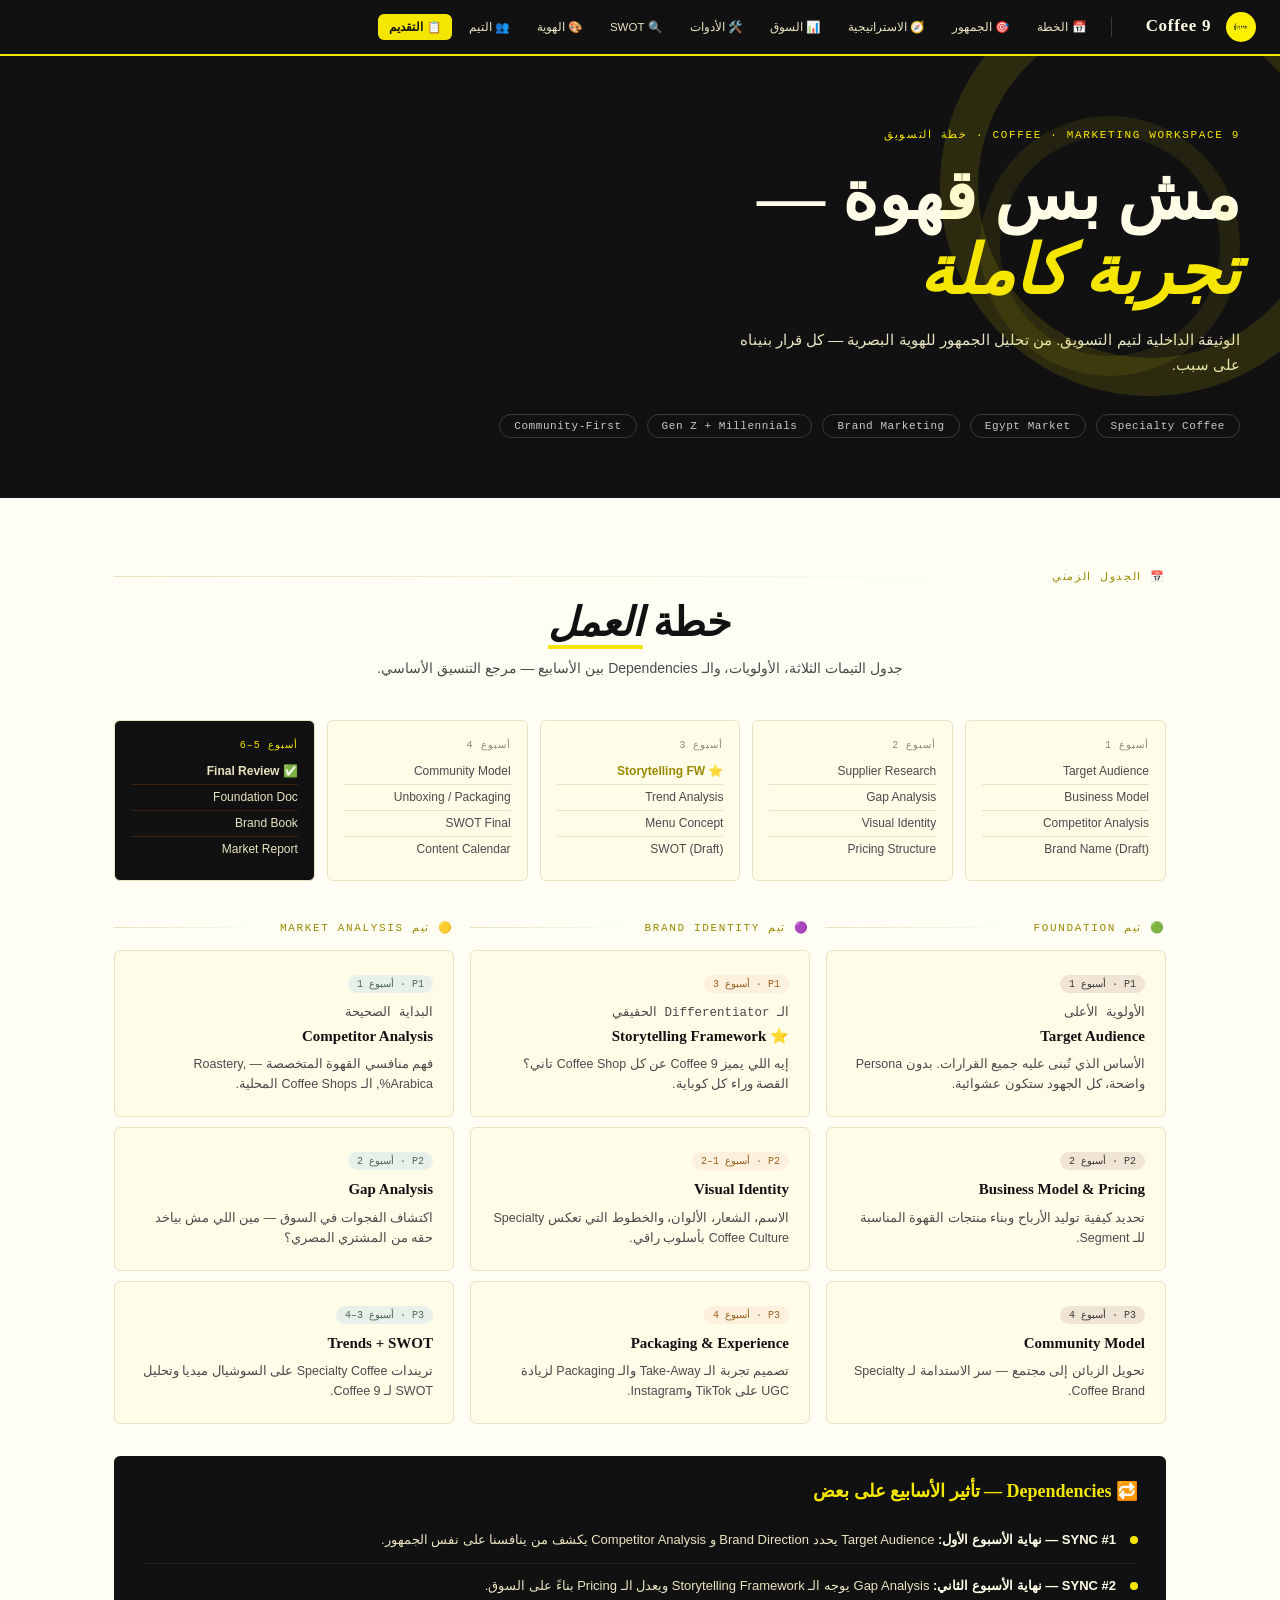
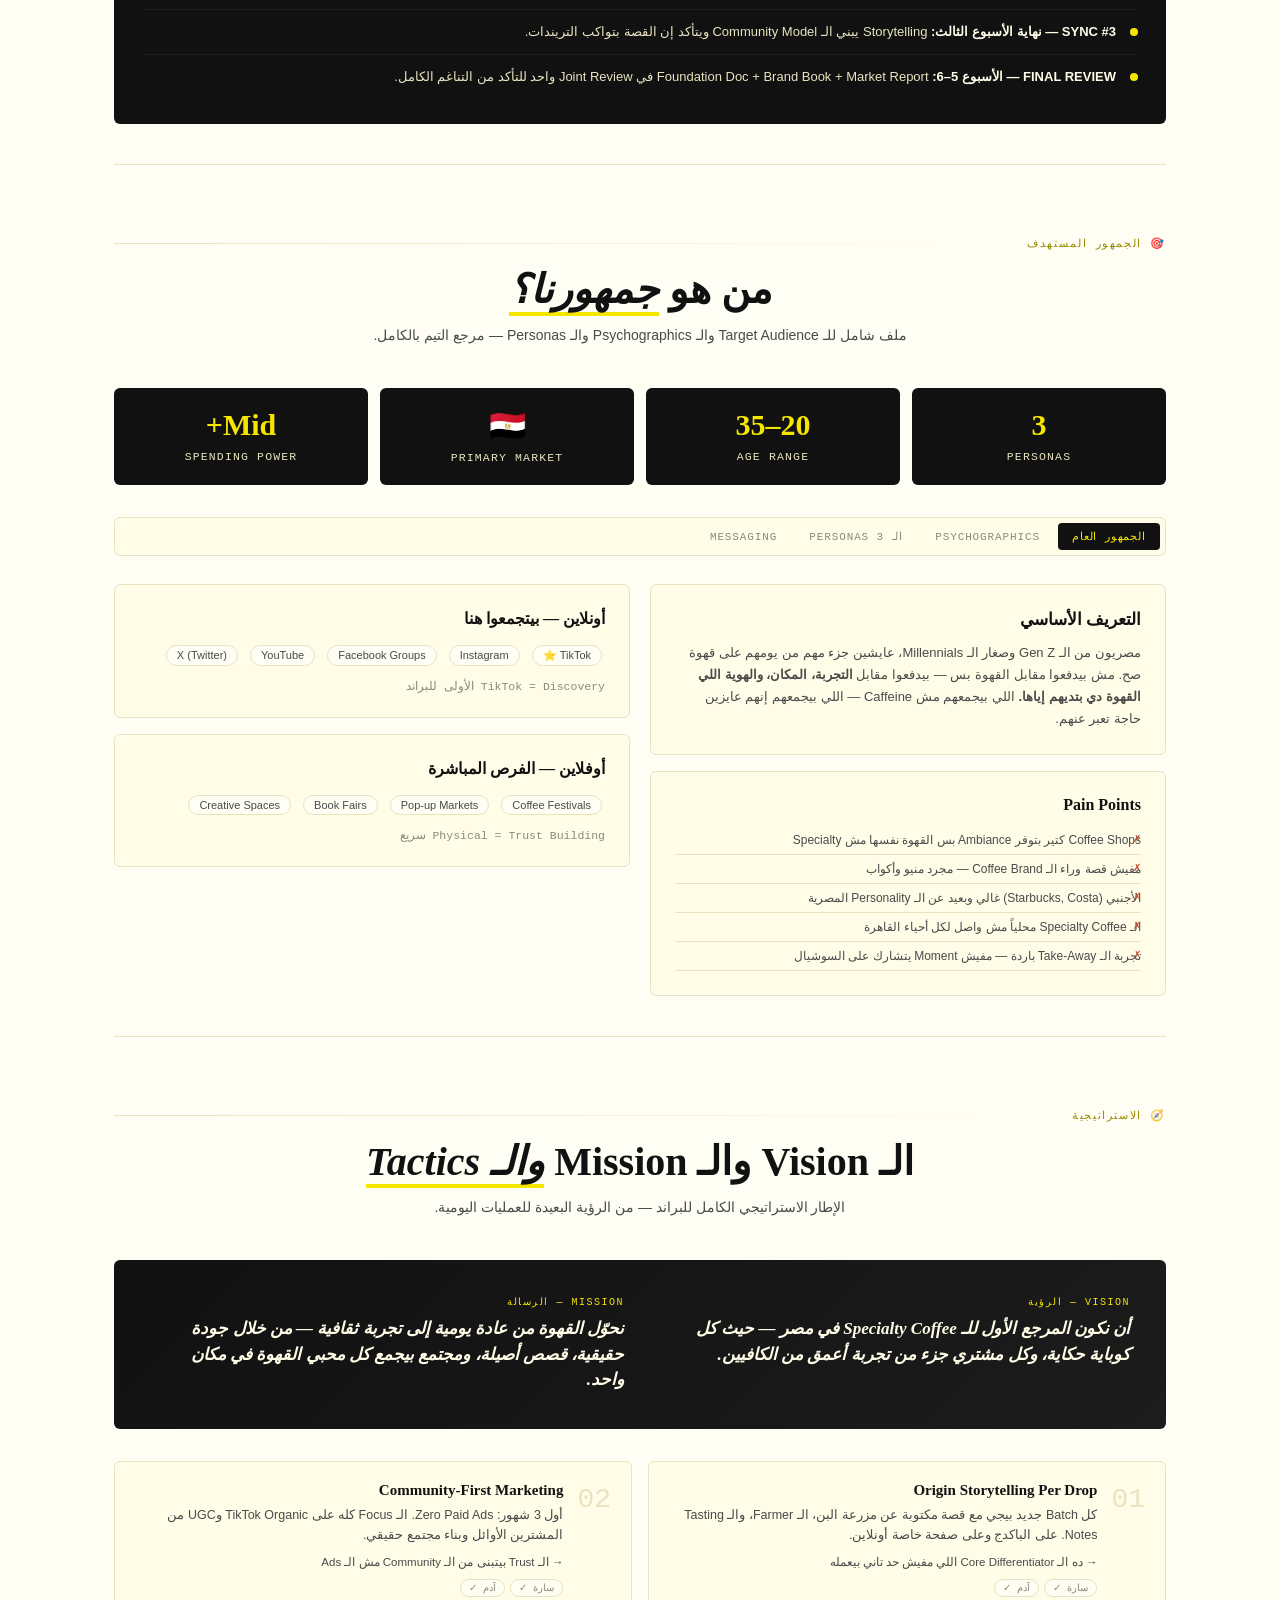
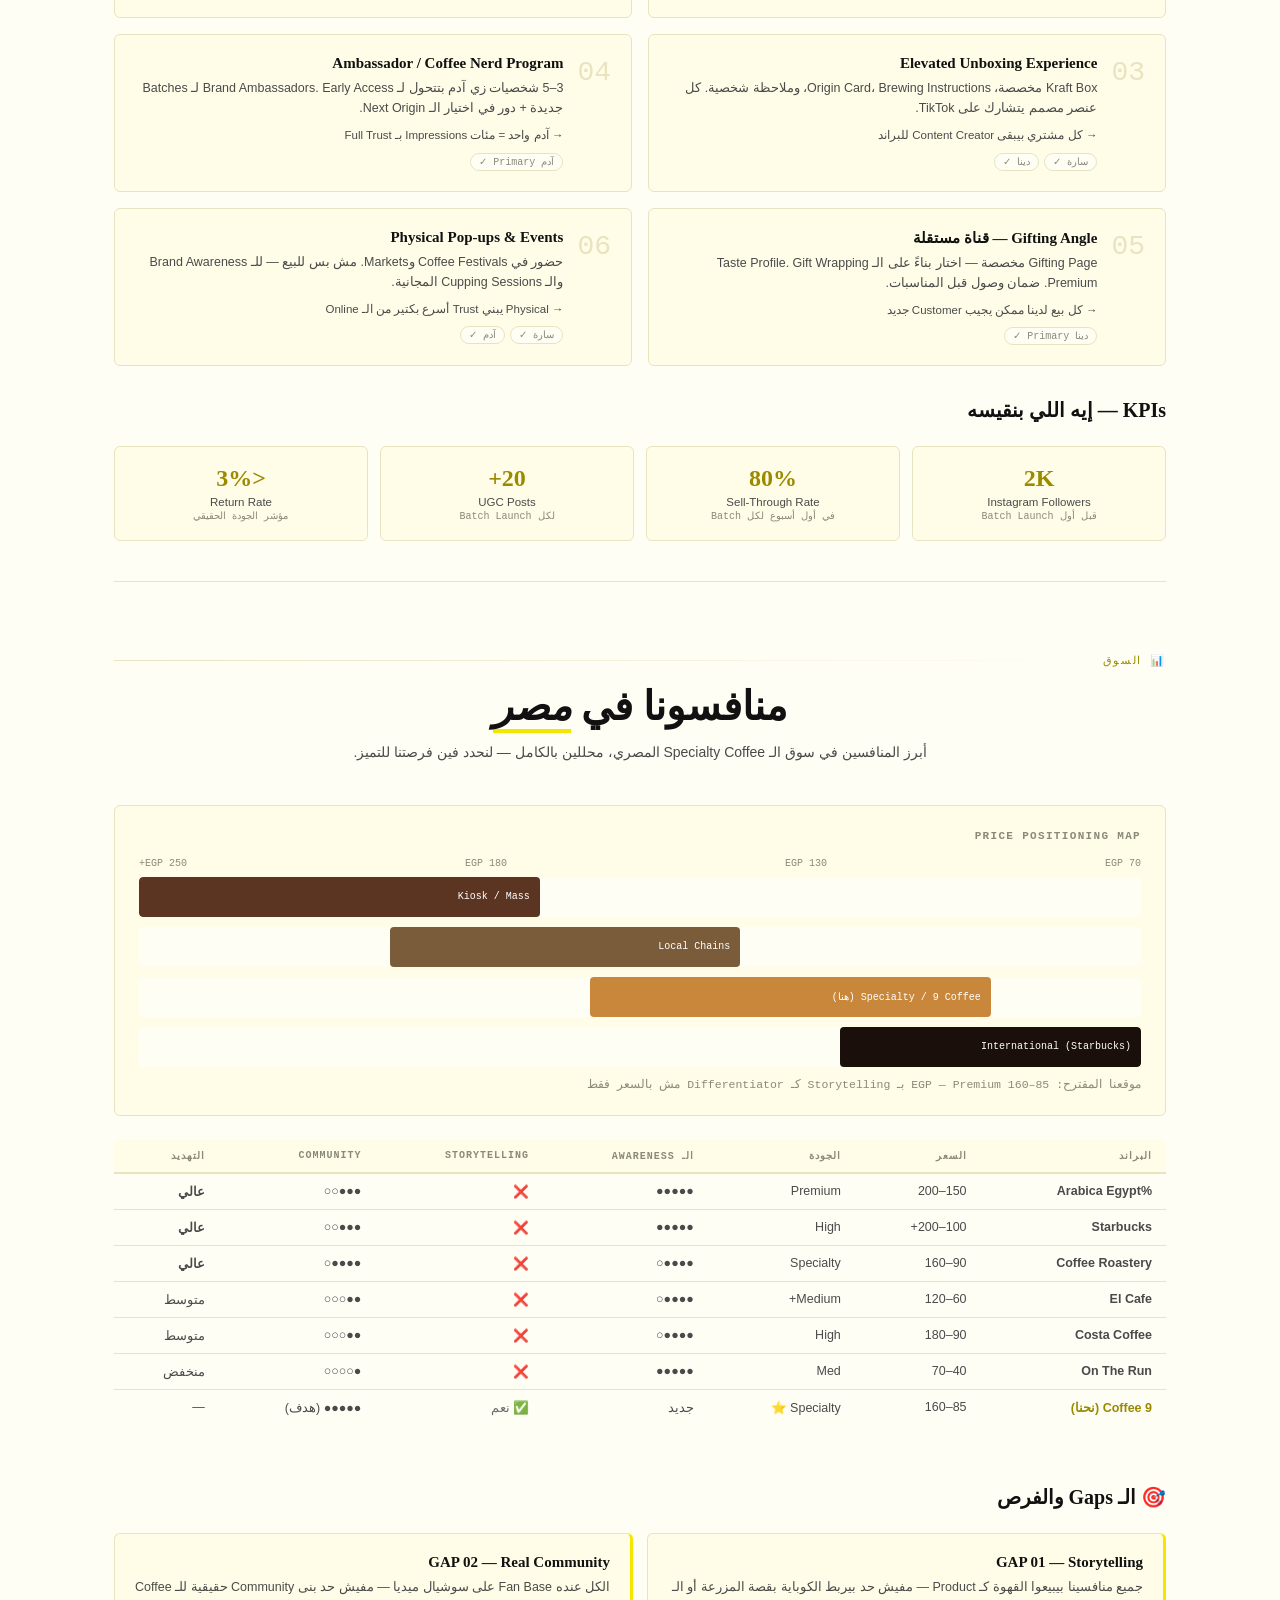
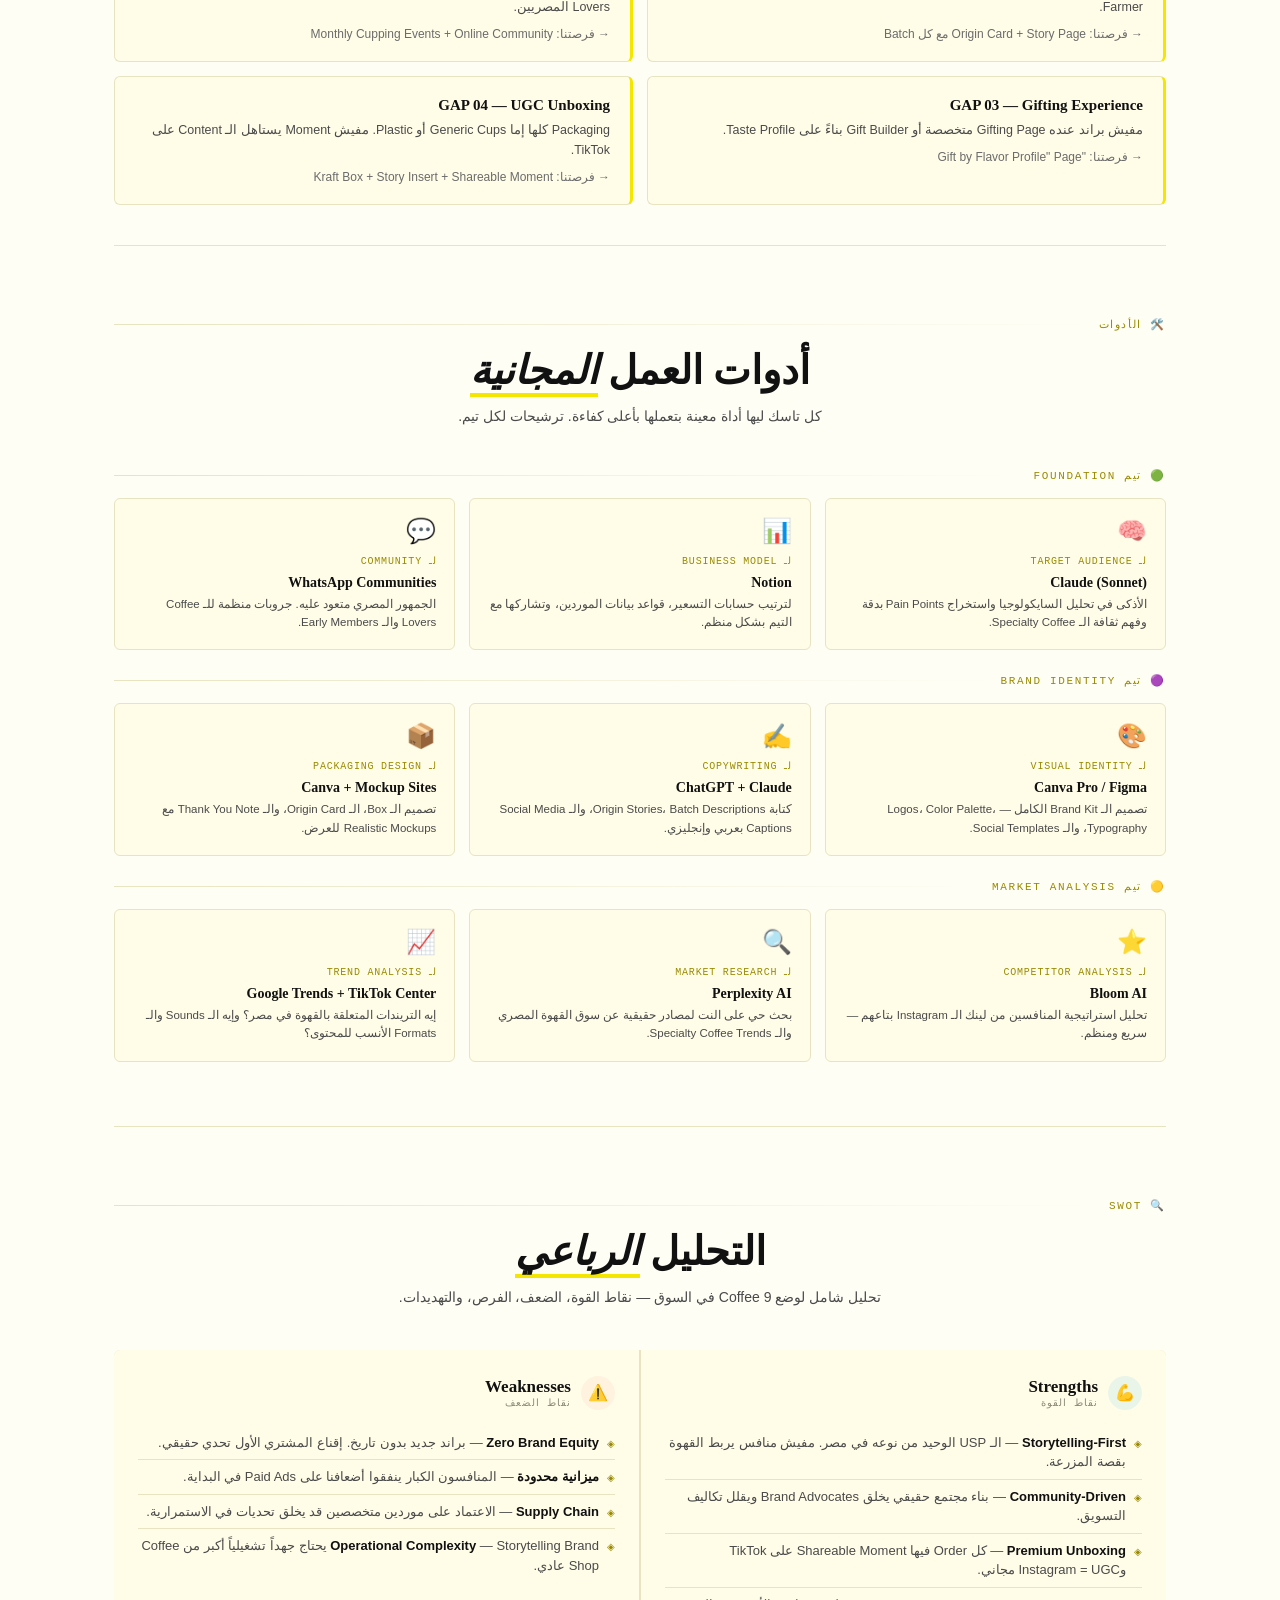
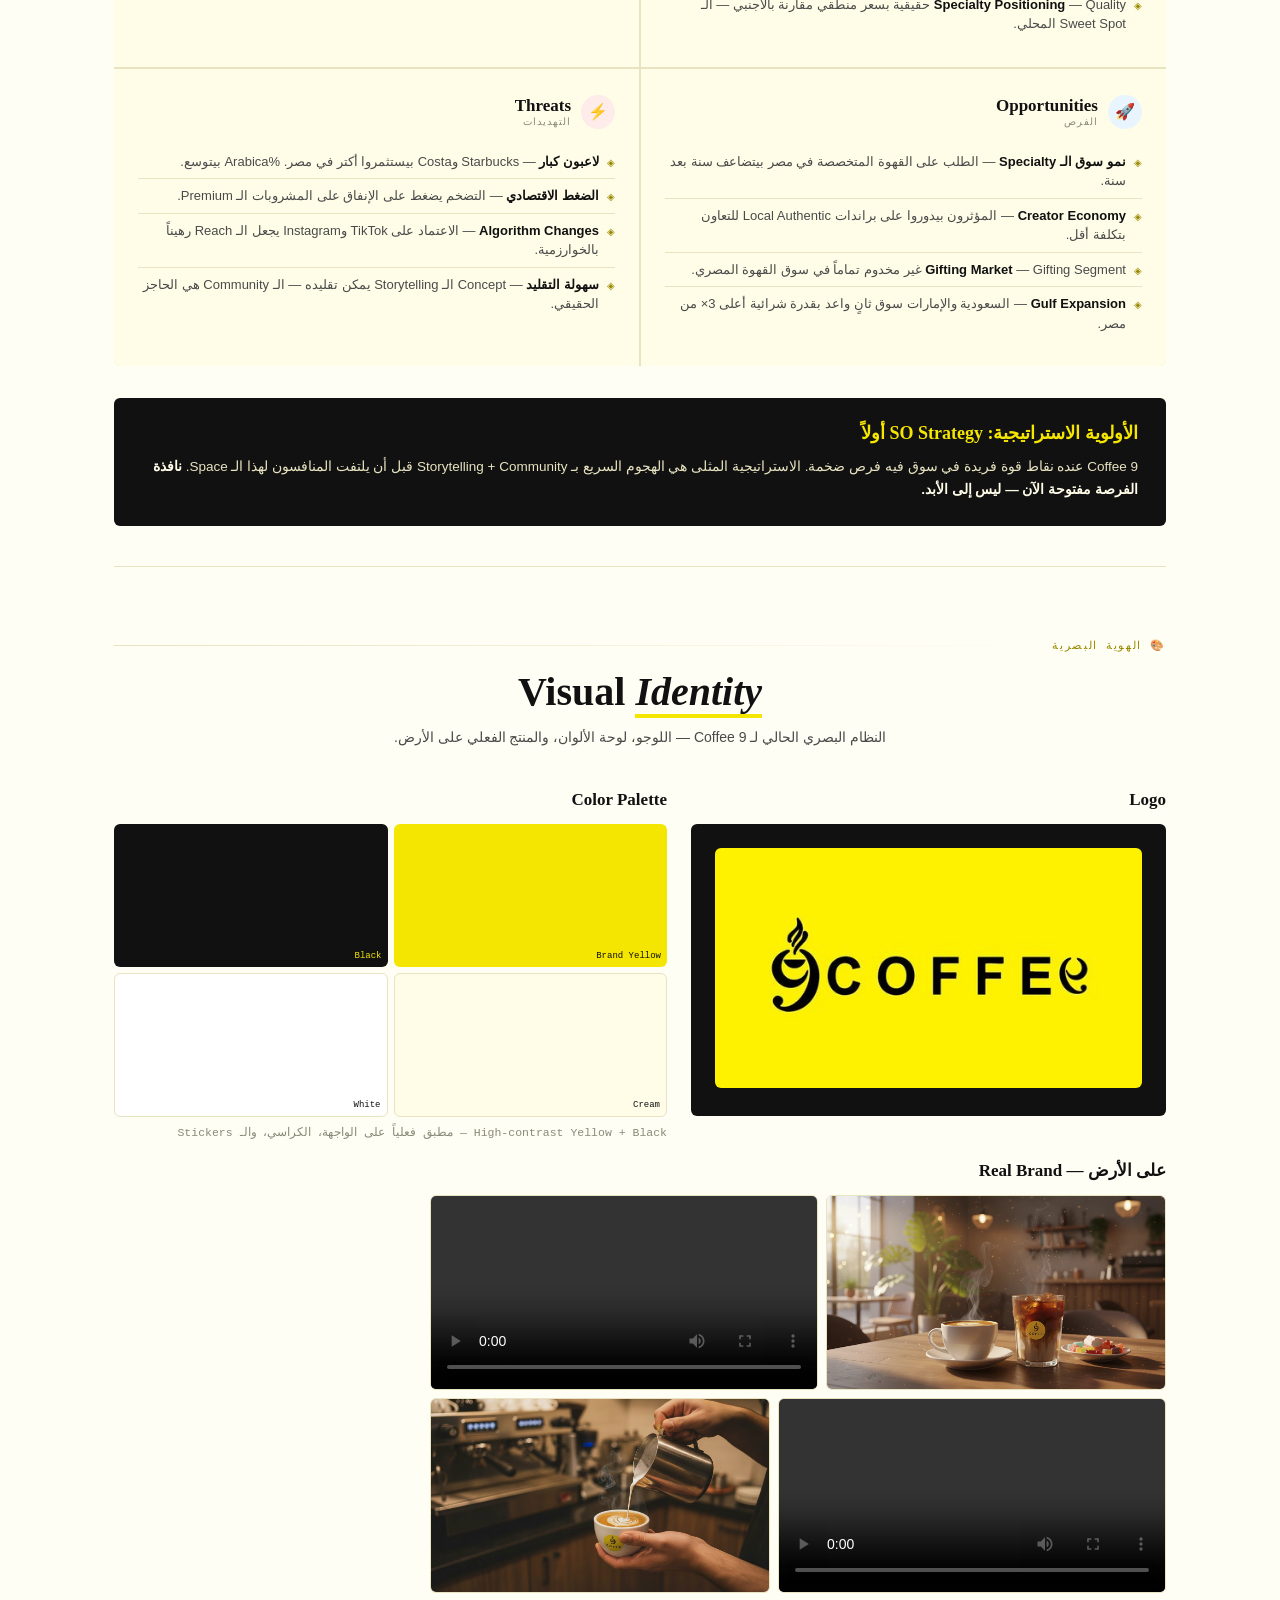
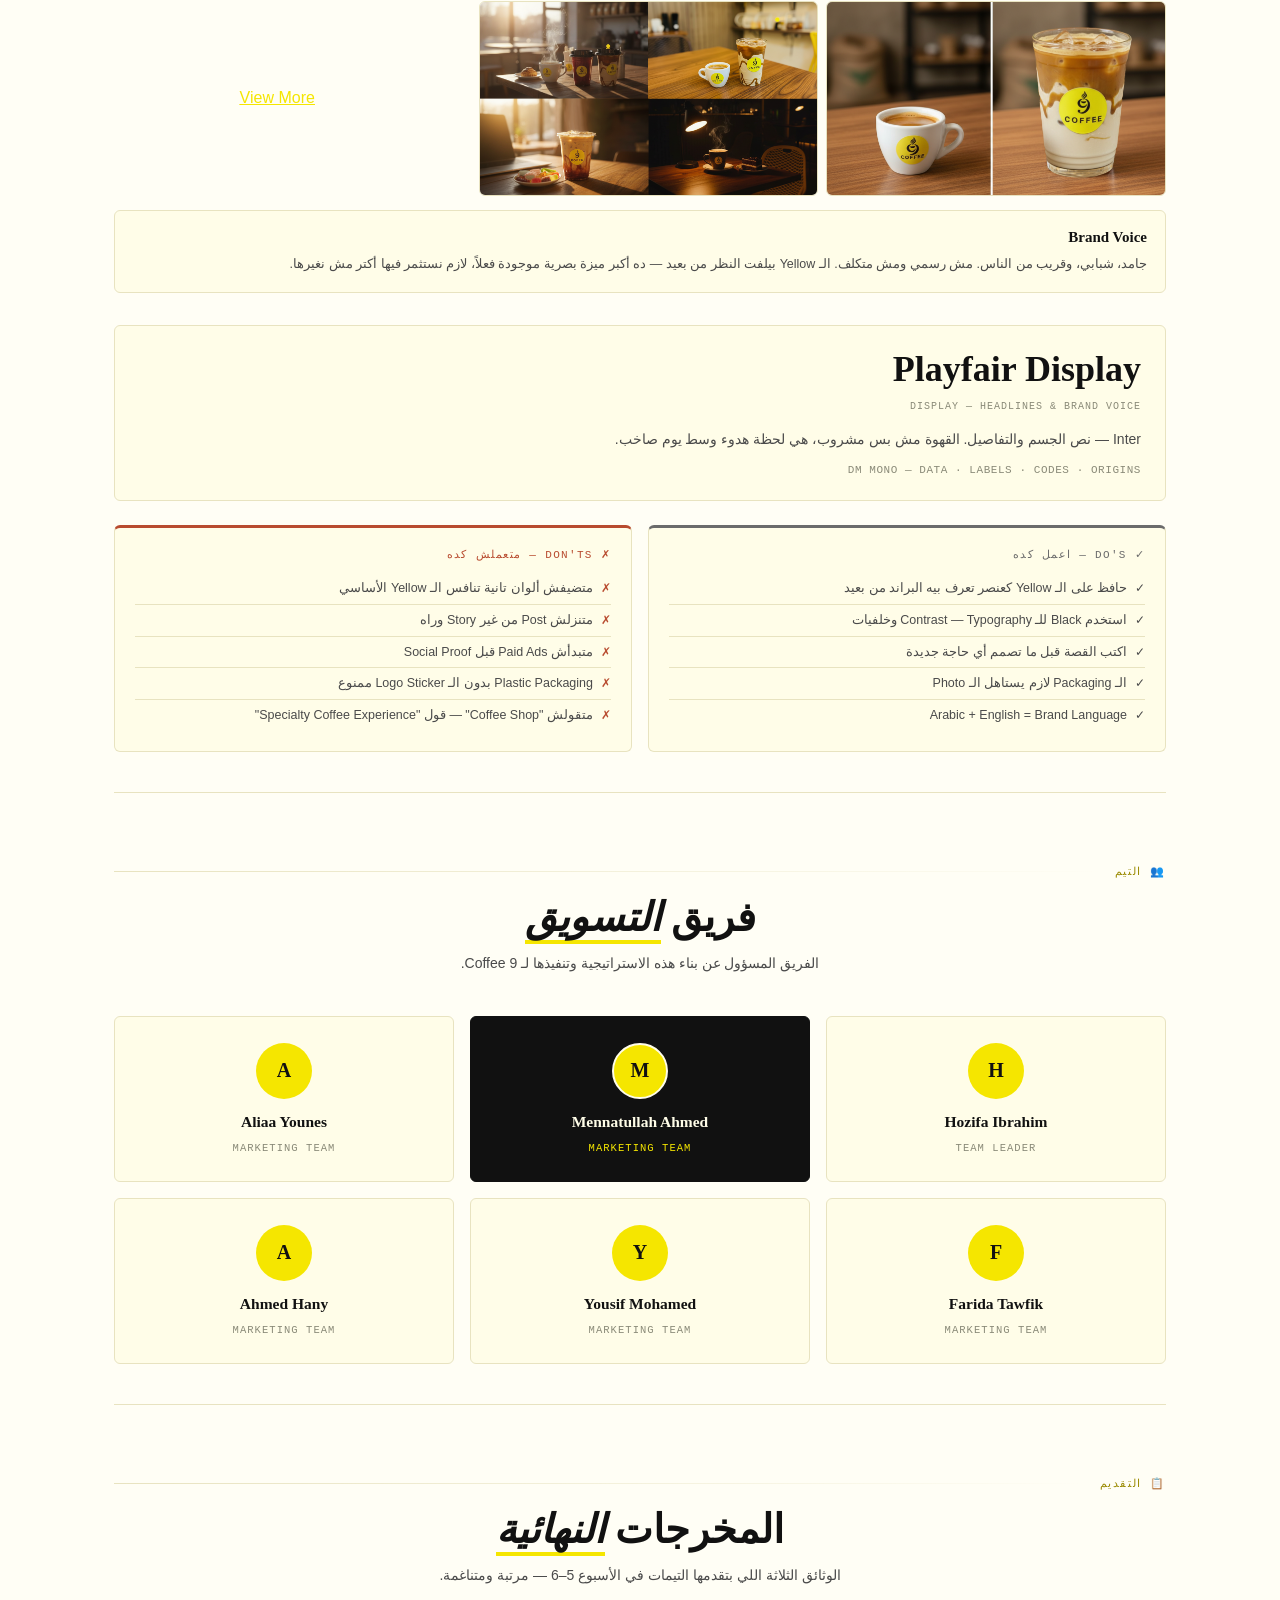
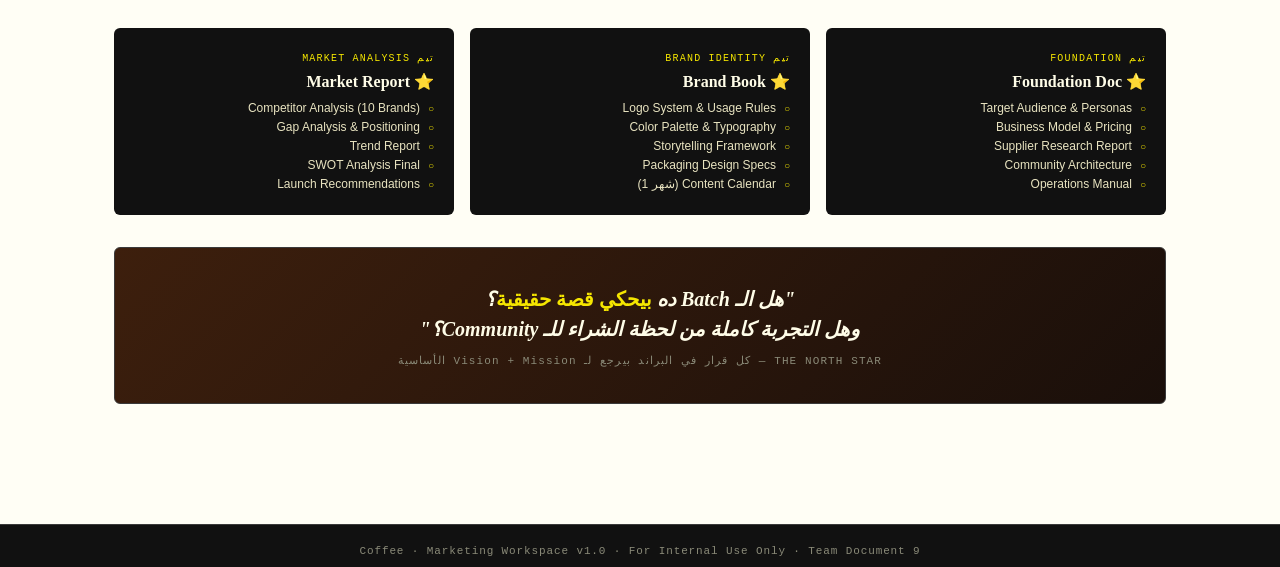
==== index.html @ 2d440f06 "Add files via upload" ====
<!DOCTYPE html>
<html lang="ar" dir="rtl">

<head>
    <meta charset="UTF-8">
    <meta name="viewport" content="width=device-width, initial-scale=1.0, maximum-scale=1.0, user-scalable=no">
    <title>9 Coffee — Workspace</title>
    <!-- <link
        href="https://fonts.googleapis.com/css2?family=Playfair+Display:ital,wght@0,400;0,600;0,800;1,400&family=Inter:wght@300;400;500;600&family=DM+Mono:wght@400;500&display=swap"
        rel="stylesheet"> -->
    <link rel="stylesheet" href="./style.css">
</head>

<body>
    <!-- NAV -->
    <nav id="top-nav">
        <span class="nav-logo">
            <img src="./asset/Coffe9-logo.webp" alt="9 Coffee"
                style="height:30px;aspect-ratio:1/1;vertical-align:middle;border-radius:50%;margin-left:10px;">
            <span>9 Coffee</span>
        </span>
        <div class="nav-divider"></div>
        <a href="#plan" class="active">📅 الخطة</a>
        <a href="#audience">🎯 الجمهور</a>
        <a href="#strategy">🧭 الاستراتيجية</a>
        <a href="#market">📊 السوق</a>
        <a href="#tools">🛠️ الأدوات</a>
        <a href="#swot">🔍 SWOT</a>
        <a href="#identity">🎨 الهوية</a>
        <a href="#team">👥 التيم</a>
        <a href="#submit">📋 التقديم</a>
    </nav>

    <!-- HERO -->
    <header class="hero">
        <p class="hero-eyebrow">9 Coffee · Marketing Workspace · خطة التسويق</p>
        <h1>مش بس قهوة —<br><em>تجربة كاملة</em></h1>
        <p class="hero-sub">
            الوثيقة الداخلية لتيم التسويق. من تحليل الجمهور للهوية البصرية — كل قرار بنيناه على سبب.
        </p>
        <div class="hero-tags">
            <span class="hero-tag">Specialty Coffee</span>
            <span class="hero-tag">Egypt Market</span>
            <span class="hero-tag">Brand Marketing</span>
            <span class="hero-tag">Gen Z + Millennials</span>
            <span class="hero-tag">Community-First</span>
        </div>
    </header>

    <main>

        <!-- ═══════════════ PLAN ═══════════════ -->
        <section class="section" id="plan">
            <p class="section-eyebrow">📅 الجدول الزمني</p>
            <h2 class="section-title">خطة <em>العمل</em></h2>
            <p class="section-sub">
                جدول التيمات الثلاثة، الأولويات، والـ Dependencies بين الأسابيع — مرجع التنسيق الأساسي.
            </p>

            <div class="timeline-grid">
                <div class="timeline-col">
                    <div class="timeline-week">أسبوع 1</div>
                    <ul class="timeline-tasks">
                        <li>Target Audience</li>
                        <li>Business Model</li>
                        <li>Competitor Analysis</li>
                        <li>Brand Name (Draft)</li>
                    </ul>
                </div>
                <div class="timeline-col">
                    <div class="timeline-week">أسبوع 2</div>
                    <ul class="timeline-tasks">
                        <li>Supplier Research</li>
                        <li>Gap Analysis</li>
                        <li>Visual Identity</li>
                        <li>Pricing Structure</li>
                    </ul>
                </div>
                <div class="timeline-col">
                    <div class="timeline-week">أسبوع 3</div>
                    <ul class="timeline-tasks">
                        <li class="star">⭐ Storytelling FW</li>
                        <li>Trend Analysis</li>
                        <li>Menu Concept</li>
                        <li>SWOT (Draft)</li>
                    </ul>
                </div>
                <div class="timeline-col">
                    <div class="timeline-week">أسبوع 4</div>
                    <ul class="timeline-tasks">
                        <li>Community Model</li>
                        <li>Unboxing / Packaging</li>
                        <li>SWOT Final</li>
                        <li>Content Calendar</li>
                    </ul>
                </div>
                <div class="timeline-col" style="background:var(--espresso); color:var(--cream);">
                    <div class="timeline-week" style="color:var(--amber);">أسبوع 5–6</div>
                    <ul class="timeline-tasks">
                        <li style="color:var(--mist); border-color:#3d2010;" class="star">✅ Final Review</li>
                        <li style="color:var(--mist); border-color:#3d2010;">Foundation Doc</li>
                        <li style="color:var(--mist); border-color:#3d2010;">Brand Book</li>
                        <li style="color:var(--mist); border-color:#3d2010;">Market Report</li>
                    </ul>
                </div>
            </div>

            <!-- priorities -->
            <div class="priorities-grid">
                <div>
                    <p class="section-eyebrow" style="margin-bottom:16px;">🟢 تيم Foundation</p>
                    <div style="display:flex;flex-direction:column;gap:10px;">
                        <div class="priority-card">
                            <span class="priority-badge badge-brown">P1 · أسبوع 1</span>
                            <p class="priority-num">الأولوية الأعلى</p>
                            <h3>Target Audience</h3>
                            <p>الأساس الذي تُبنى عليه جميع القرارات. بدون Persona واضحة، كل الجهود ستكون عشوائية.</p>
                        </div>
                        <div class="priority-card">
                            <span class="priority-badge badge-brown">P2 · أسبوع 2</span>
                            <h3>Business Model & Pricing</h3>
                            <p>تحديد كيفية توليد الأرباح وبناء منتجات القهوة المناسبة للـ Segment.</p>
                        </div>
                        <div class="priority-card">
                            <span class="priority-badge badge-brown">P3 · أسبوع 4</span>
                            <h3>Community Model</h3>
                            <p>تحويل الزبائن إلى مجتمع — سر الاستدامة لـ Specialty Coffee Brand.</p>
                        </div>
                    </div>
                </div>

                <div>
                    <p class="section-eyebrow" style="margin-bottom:16px;">🟣 تيم Brand Identity</p>
                    <div style="display:flex;flex-direction:column;gap:10px;">
                        <div class="priority-card">
                            <span class="priority-badge badge-amber">P1 · أسبوع 3</span>
                            <p class="priority-num">الـ Differentiator الحقيقي</p>
                            <h3>⭐ Storytelling Framework</h3>
                            <p>إيه اللي يميز 9 Coffee عن كل Coffee Shop تاني؟ القصة وراء كل كوباية.</p>
                        </div>
                        <div class="priority-card">
                            <span class="priority-badge badge-amber">P2 · أسبوع 1–2</span>
                            <h3>Visual Identity</h3>
                            <p>الاسم، الشعار، الألوان، والخطوط التي تعكس Specialty Coffee Culture بأسلوب راقي.</p>
                        </div>
                        <div class="priority-card">
                            <span class="priority-badge badge-amber">P3 · أسبوع 4</span>
                            <h3>Packaging & Experience</h3>
                            <p>تصميم تجربة الـ Take-Away والـ Packaging لزيادة UGC على TikTok وInstagram.</p>
                        </div>
                    </div>
                </div>

                <div>
                    <p class="section-eyebrow" style="margin-bottom:16px;">🟡 تيم Market Analysis</p>
                    <div style="display:flex;flex-direction:column;gap:10px;">
                        <div class="priority-card">
                            <span class="priority-badge badge-sage">P1 · أسبوع 1</span>
                            <p class="priority-num">البداية الصحيحة</p>
                            <h3>Competitor Analysis</h3>
                            <p>فهم منافسي القهوة المتخصصة — Roastery, %Arabica, الـ Coffee Shops المحلية.</p>
                        </div>
                        <div class="priority-card">
                            <span class="priority-badge badge-sage">P2 · أسبوع 2</span>
                            <h3>Gap Analysis</h3>
                            <p>اكتشاف الفجوات في السوق — مين اللي مش بياخد حقه من المشتري المصري؟</p>
                        </div>
                        <div class="priority-card">
                            <span class="priority-badge badge-sage">P3 · أسبوع 3–4</span>
                            <h3>Trends + SWOT</h3>
                            <p>تريندات Specialty Coffee على السوشيال ميديا وتحليل SWOT لـ 9 Coffee.</p>
                        </div>
                    </div>
                </div>
            </div>

            <!-- sync chain -->
            <div class="sync-chain">
                <h3>🔁 Dependencies — تأثير الأسابيع على بعض</h3>
                <div class="sync-item">
                    <div class="sync-dot"></div>
                    <p><strong>SYNC #1 — نهاية الأسبوع الأول:</strong> Target Audience يحدد Brand Direction و Competitor
                        Analysis يكشف من ينافسنا على نفس الجمهور.</p>
                </div>
                <div class="sync-item">
                    <div class="sync-dot"></div>
                    <p><strong>SYNC #2 — نهاية الأسبوع الثاني:</strong> Gap Analysis يوجه الـ Storytelling Framework
                        ويعدل الـ Pricing بناءً على السوق.</p>
                </div>
                <div class="sync-item">
                    <div class="sync-dot"></div>
                    <p><strong>SYNC #3 — نهاية الأسبوع الثالث:</strong> Storytelling يبني الـ Community Model ويتأكد إن
                        القصة بتواكب التريندات.</p>
                </div>
                <div class="sync-item">
                    <div class="sync-dot"></div>
                    <p><strong>FINAL REVIEW — الأسبوع 5–6:</strong> Foundation Doc + Brand Book + Market Report في Joint
                        Review واحد للتأكد من التناغم الكامل.</p>
                </div>
            </div>
        </section>

        <!-- ═══════════════ AUDIENCE ═══════════════ -->
        <section class="section" id="audience">
            <p class="section-eyebrow">🎯 الجمهور المستهدف</p>
            <h2 class="section-title">من هو <em>جمهورنا؟</em></h2>
            <p class="section-sub">ملف شامل للـ Target Audience والـ Psychographics والـ Personas — مرجع التيم بالكامل.
            </p>

            <div class="audience-header">
                <div class="stat-box"><span class="stat-num">3</span><span class="stat-label">Personas</span></div>
                <div class="stat-box"><span class="stat-num">20–35</span><span class="stat-label">Age Range</span></div>
                <div class="stat-box"><span class="stat-num">🇪🇬</span><span class="stat-label">Primary Market</span>
                </div>
                <div class="stat-box"><span class="stat-num">Mid+</span><span class="stat-label">Spending Power</span>
                </div>
            </div>

            <!-- sub-tabs -->
            <div class="tab-nav">
                <button class="tab-btn active" onclick="switchTab(this,'tab-general')">الجمهور العام</button>
                <button class="tab-btn" onclick="switchTab(this,'tab-psycho')">Psychographics</button>
                <button class="tab-btn" onclick="switchTab(this,'tab-personas')">الـ 3 Personas</button>
                <button class="tab-btn" onclick="switchTab(this,'tab-messaging')">Messaging</button>
            </div>

            <!-- tab: general -->
            <div class="tab-panel active" id="tab-general">
                <div style="display:grid;grid-template-columns:1fr 1fr;gap:20px;">
                    <div>
                        <div
                            style="background:var(--cream);border-radius:var(--r);padding:24px;border:1px solid var(--mist);margin-bottom:16px;">
                            <h3
                                style="font-family:'Playfair Display',serif;font-size:17px;margin-bottom:12px;color:var(--espresso);">
                                التعريف الأساسي</h3>
                            <p style="font-size:13px;color:var(--text-soft);line-height:1.7;">
                                مصريون من الـ Gen Z وصغار الـ Millennials، عايشين جزء مهم من يومهم على قهوة صح. مش
                                بيدفعوا مقابل القهوة بس — بيدفعوا مقابل <strong>التجربة، المكان، والهوية اللي القهوة دي
                                    بتديهم إياها.</strong>
                                اللي بيجمعهم مش Caffeine — اللي بيجمعهم إنهم عايزين حاجة تعبر عنهم.
                            </p>
                        </div>
                        <div
                            style="background:var(--cream);border-radius:var(--r);padding:24px;border:1px solid var(--mist);">
                            <h3
                                style="font-family:'Playfair Display',serif;font-size:16px;margin-bottom:12px;color:var(--espresso);">
                                Pain Points</h3>
                            <ul class="pain-list">
                                <li>Coffee Shops كتير بتوفر Ambiance بس القهوة نفسها مش Specialty</li>
                                <li>مفيش قصة وراء الـ Coffee Brand — مجرد منيو وأكواب</li>
                                <li>الأجنبي (Starbucks, Costa) غالي وبعيد عن الـ Personality المصرية</li>
                                <li>الـ Specialty Coffee محلياً مش واصل لكل أحياء القاهرة</li>
                                <li>تجربة الـ Take-Away باردة — مفيش Moment يتشارك على السوشيال</li>
                            </ul>
                        </div>
                    </div>
                    <div>
                        <div
                            style="background:var(--cream);border-radius:var(--r);padding:24px;border:1px solid var(--mist);margin-bottom:16px;">
                            <h3
                                style="font-family:'Playfair Display',serif;font-size:16px;margin-bottom:14px;color:var(--espresso);">
                                أونلاين — بيتجمعوا هنا</h3>
                            <div style="display:flex;flex-wrap:wrap;gap:6px;">
                                <span class="chip">TikTok ⭐</span>
                                <span class="chip">Instagram</span>
                                <span class="chip">Facebook Groups</span>
                                <span class="chip">YouTube</span>
                                <span class="chip">X (Twitter)</span>
                            </div>
                            <p
                                style="font-size:11.5px;color:var(--text-ghost);margin-top:10px;font-family:'DM Mono',monospace;">
                                TikTok = Discovery الأولى للبراند</p>
                        </div>
                        <div
                            style="background:var(--cream);border-radius:var(--r);padding:24px;border:1px solid var(--mist);">
                            <h3
                                style="font-family:'Playfair Display',serif;font-size:16px;margin-bottom:14px;color:var(--espresso);">
                                أوفلاين — الفرص المباشرة</h3>
                            <div style="display:flex;flex-wrap:wrap;gap:6px;">
                                <span class="chip">Coffee Festivals</span>
                                <span class="chip">Pop-up Markets</span>
                                <span class="chip">Book Fairs</span>
                                <span class="chip">Creative Spaces</span>
                            </div>
                            <p
                                style="font-size:11.5px;color:var(--text-ghost);margin-top:10px;font-family:'DM Mono',monospace;">
                                Physical = Trust Building سريع</p>
                        </div>
                    </div>
                </div>
            </div>

            <!-- tab: psycho -->
            <div class="tab-panel" id="tab-psycho">
                <div style="background:var(--espresso);border-radius:var(--r);padding:28px;margin-bottom:20px;">
                    <p
                        style="font-family:'Playfair Display',serif;font-size:20px;font-weight:700;font-style:italic;color:var(--cream);line-height:1.5;text-align:center;">
                        "مش عايز أشتري قهوة — عايز أشتري <span style="color:var(--amber);">لحظة هدوء وأنا في دوامة
                            اليوم.</span>"
                    </p>
                </div>
                <div style="display:grid;grid-template-columns:1fr 1fr;gap:14px;">
                    <div class="priority-card">
                        <h3>◈ التعبير عن الذات</h3>
                        <p>الـ Coffee Order بيبقى Statement — Oat Latte مش زي Espresso مش زي Matcha. اختياره بيقول حاجة
                            عنه.</p>
                    </div>
                    <div class="priority-card">
                        <h3>◈ الانتماء للـ Community</h3>
                        <p>بيدور على ناس فاهمينه — من Coffee Nerd مهتم بالـ Origin لـ Casual بيحب Aesthetic الـ
                            Specialty Café.</p>
                    </div>
                    <div class="priority-card">
                        <h3>◈ Authenticity</h3>
                        <p>بيكره الـ Greenwashing والـ Fake Specialty. البراند لازم يبان عنده Knowledge وPassion
                            حقيقيين.</p>
                    </div>
                    <div class="priority-card">
                        <h3>◈ Aesthetic Quality</h3>
                        <p>بيلاحظ الـ Cup Design، الـ Packaging، الطريقة اللي القهوة بتتقدم بيها. الـ Visual يفرق معاه
                            جداً.</p>
                    </div>
                </div>
            </div>

            <!-- tab: personas -->
            <div class="tab-panel" id="tab-personas">
                <div class="persona-tabs">
                    <div class="p-tab active" onclick="switchPersona(this,'p-sara')">سارة</div>
                    <div class="p-tab" onclick="switchPersona(this,'p-adam')">آدم</div>
                    <div class="p-tab" onclick="switchPersona(this,'p-dina')">دينا</div>
                </div>

                <!-- persona 1 -->
                <div class="p-panel active" id="p-sara">
                    <div class="personas-grid" style="grid-template-columns:1fr 1fr 1fr;">
                        <div class="persona-card">
                            <div class="persona-header">
                                <div class="persona-avatar">☕</div>
                                <div class="persona-name">سارة</div>
                                <div class="persona-tagline">23 سنة — Digital Marketing Student، مدينة نصر</div>
                                <span class="persona-badge">The Daily Ritual · Primary</span>
                            </div>
                            <div class="persona-body">
                                <div class="persona-meta">
                                    <div class="meta-item"><span class="meta-val">23</span><span
                                            class="meta-key">العمر</span></div>
                                    <div class="meta-item"><span class="meta-val">يومياً</span><span
                                            class="meta-key">تشرب قهوة</span></div>
                                </div>
                                <p class="persona-about">طالبة بتشتغل Freelance. يومها مش بيبدأ من غير Flat White. بتصور
                                    كل Order على Instagram Stories — الـ Aesthetic مهم ليها.</p>
                            </div>
                        </div>

                        <div class="persona-card">
                            <div class="persona-header" style="background:var(--roast);">
                                <h3
                                    style="font-family:'Playfair Display',serif;font-size:16px;font-weight:700;color:var(--cream);margin-bottom:10px;">
                                    Pain Points خاصة بيها</h3>
                            </div>
                            <div class="persona-body">
                                <ul class="pain-list">
                                    <li>Specialty Shops في منطقتها مش كتير</li>
                                    <li>بيجي Order بدون أي Story — مجرد كوباية</li>
                                    <li>الأسعار الغالية مش مبررة دايماً</li>
                                </ul>
                                <div class="trigger-box">
                                    <div class="trigger-label">Purchase Trigger</div>
                                    <p>"شافت Reel بتصور اللي جوا الكوباية — Latte Art مع Caption بيحكي قصة البن
                                        الإثيوبي. حست إنها عايزة تجرب. اشترت."</p>
                                </div>
                            </div>
                        </div>

                        <div class="persona-card">
                            <div class="persona-header" style="background:var(--bark);">
                                <h3
                                    style="font-family:'Playfair Display',serif;font-size:16px;font-weight:700;color:var(--cream);margin-bottom:10px;">
                                    مستوى التأثير</h3>
                            </div>
                            <div class="persona-body">
                                <div class="bar-row"><span class="bar-label">UGC Content</span>
                                    <div class="bar-track">
                                        <div class="bar-fill" style="width:90%"></div>
                                    </div>
                                </div>
                                <div class="bar-row"><span class="bar-label">Word of Mouth</span>
                                    <div class="bar-track">
                                        <div class="bar-fill" style="width:85%"></div>
                                    </div>
                                </div>
                                <div class="bar-row"><span class="bar-label">Brand Loyalty</span>
                                    <div class="bar-track">
                                        <div class="bar-fill" style="width:75%"></div>
                                    </div>
                                </div>
                                <div class="bar-row"><span class="bar-label">Spending Power</span>
                                    <div class="bar-track">
                                        <div class="bar-fill" style="width:55%"></div>
                                    </div>
                                </div>
                            </div>
                        </div>
                    </div>
                </div>

                <!-- persona 2 -->
                <div class="p-panel" id="p-adam">
                    <div class="personas-grid" style="grid-template-columns:1fr 1fr 1fr;">
                        <div class="persona-card">
                            <div class="persona-header">
                                <div class="persona-avatar">💻</div>
                                <div class="persona-name">آدم</div>
                                <div class="persona-tagline">28 سنة — Software Engineer، المهندسين</div>
                                <span class="persona-badge">The Coffee Nerd · Secondary</span>
                            </div>
                            <div class="persona-body">
                                <div class="persona-meta">
                                    <div class="meta-item"><span class="meta-val">28</span><span
                                            class="meta-key">العمر</span></div>
                                    <div class="meta-item"><span class="meta-val">Specialty</span><span
                                            class="meta-key">Coffee Level</span></div>
                                </div>
                                <p class="persona-about">Engineer بيفهم في القهوة — بيسأل عن الـ Origin والـ Roast
                                    Level. بيجرب Single Origin وبيقارن. مش بيشتري بسعر رخيص — بيشتري بـ Quality.</p>
                            </div>
                        </div>

                        <div class="persona-card">
                            <div class="persona-header" style="background:var(--roast);">
                                <h3
                                    style="font-family:'Playfair Display',serif;font-size:16px;font-weight:700;color:var(--cream);margin-bottom:10px;">
                                    Pain Points خاصة بيه</h3>
                            </div>
                            <div class="persona-body">
                                <ul class="pain-list">
                                    <li>Brands كتير بتدعي Specialty بدون Knowledge</li>
                                    <li>مفيش Transparency عن مصدر البن</li>
                                    <li>Community للـ Coffee Nerds مش موجودة محلياً</li>
                                </ul>
                                <div class="trigger-box">
                                    <div class="trigger-label">Purchase Trigger</div>
                                    <p>"دخل الإنستجرام لقى Post عن Ethiopian Yirgacheffe — Origin Story مكتوبة بعمق. حس
                                        إن البراند ده بيفهم فعلاً. اشترى Package وعمل Review."</p>
                                </div>
                            </div>
                        </div>

                        <div class="persona-card">
                            <div class="persona-header" style="background:var(--bark);">
                                <h3
                                    style="font-family:'Playfair Display',serif;font-size:16px;font-weight:700;color:var(--cream);margin-bottom:10px;">
                                    مستوى التأثير</h3>
                            </div>
                            <div class="persona-body">
                                <div class="bar-row"><span class="bar-label">Brand Loyalty</span>
                                    <div class="bar-track">
                                        <div class="bar-fill" style="width:95%"></div>
                                    </div>
                                </div>
                                <div class="bar-row"><span class="bar-label">Community Value</span>
                                    <div class="bar-track">
                                        <div class="bar-fill" style="width:90%"></div>
                                    </div>
                                </div>
                                <div class="bar-row"><span class="bar-label">Spending Power</span>
                                    <div class="bar-track">
                                        <div class="bar-fill" style="width:80%"></div>
                                    </div>
                                </div>
                                <div class="bar-row"><span class="bar-label">Word of Mouth</span>
                                    <div class="bar-track">
                                        <div class="bar-fill" style="width:85%"></div>
                                    </div>
                                </div>
                            </div>
                        </div>
                    </div>
                </div>

                <!-- persona 3 -->
                <div class="p-panel" id="p-dina">
                    <div class="personas-grid" style="grid-template-columns:1fr 1fr 1fr;">
                        <div class="persona-card">
                            <div class="persona-header">
                                <div class="persona-avatar">🎁</div>
                                <div class="persona-name">دينا</div>
                                <div class="persona-tagline">31 سنة — Product Manager، مصر الجديدة</div>
                                <span class="persona-badge">The Gift Giver · Premium Segment</span>
                            </div>
                            <div class="persona-body">
                                <div class="persona-meta">
                                    <div class="meta-item"><span class="meta-val">31</span><span
                                            class="meta-key">العمر</span></div>
                                    <div class="meta-item"><span class="meta-val">High</span><span
                                            class="meta-key">Spending Power</span></div>
                                </div>
                                <p class="persona-about">Product Manager بتشتغل في Corporate. بتشتري كورسات وكتب
                                    لأصدقاؤها. دورها الـ Gift Source في حياتها الاجتماعية — بتدور على هدايا مميزة.</p>
                            </div>
                        </div>

                        <div class="persona-card">
                            <div class="persona-header" style="background:var(--roast);">
                                <h3
                                    style="font-family:'Playfair Display',serif;font-size:16px;font-weight:700;color:var(--cream);margin-bottom:10px;">
                                    Pain Points خاصة بيها</h3>
                            </div>
                            <div class="persona-body">
                                <ul class="pain-list">
                                    <li>مفيش Gifting Option مريح للـ Coffee Products</li>
                                    <li>الـ Packaging المحلي مش Premium كفاية كهدية</li>
                                    <li>مفيش "اختار بناءً على Taste" Feature</li>
                                </ul>
                                <div class="trigger-box">
                                    <div class="trigger-label">Purchase Trigger</div>
                                    <p>"لقت Gift Box على الموقع — تتعمل Personalized. Premium Packaging. تتوصل في
                                        التوقيت. فكرت فيها كهدية عيد ميلاد صاحبتها. اشترت."</p>
                                </div>
                            </div>
                        </div>

                        <div class="persona-card">
                            <div class="persona-header" style="background:var(--bark);">
                                <h3
                                    style="font-family:'Playfair Display',serif;font-size:16px;font-weight:700;color:var(--cream);margin-bottom:10px;">
                                    مستوى التأثير</h3>
                            </div>
                            <div class="persona-body">
                                <div class="bar-row"><span class="bar-label">Spending Power</span>
                                    <div class="bar-track">
                                        <div class="bar-fill" style="width:95%"></div>
                                    </div>
                                </div>
                                <div class="bar-row"><span class="bar-label">Gifting Multiplier</span>
                                    <div class="bar-track">
                                        <div class="bar-fill" style="width:90%"></div>
                                    </div>
                                </div>
                                <div class="bar-row"><span class="bar-label">Brand Loyalty</span>
                                    <div class="bar-track">
                                        <div class="bar-fill" style="width:65%"></div>
                                    </div>
                                </div>
                                <div class="bar-row"><span class="bar-label">Word of Mouth</span>
                                    <div class="bar-track">
                                        <div class="bar-fill" style="width:80%"></div>
                                    </div>
                                </div>
                            </div>
                        </div>
                    </div>
                </div>
            </div>

            <!-- tab: messaging -->
            <div class="tab-panel" id="tab-messaging">
                <div class="tactic-grid">
                    <div class="tactic-card">
                        <div class="tactic-num">01</div>
                        <div>
                            <h3>سارة — The Daily Ritual</h3>
                            <p
                                style="font-family:'Playfair Display',serif;font-style:italic;font-size:14px;color:var(--amber-text);margin-bottom:8px;">
                                "كل يوم بيبدأ بكوباية — خليها تحكي قصة."</p>
                            <p>Focus على الـ Aesthetic + اللحظة الصباحية + UGC-friendly Packaging</p>
                            <div class="tactic-tags">
                                <span class="tactic-tag">✓ TikTok Unboxing</span>
                                <span class="tactic-tag">✓ Morning Ritual Reels</span>
                                <span class="tactic-tag">✓ Latte Art Stories</span>
                            </div>
                        </div>
                    </div>
                    <div class="tactic-card">
                        <div class="tactic-num">02</div>
                        <div>
                            <h3>آدم — The Coffee Nerd</h3>
                            <p
                                style="font-family:'Playfair Display',serif;font-style:italic;font-size:14px;color:var(--amber-text);margin-bottom:8px;">
                                "Specialty مش كلمة — ده وعد بـ Quality وTransparency."</p>
                            <p>Focus على Origin Stories + Roast Profile + Community Engagement للـ Enthusiasts</p>
                            <div class="tactic-tags">
                                <span class="tactic-tag">✓ Origin Deep Dives</span>
                                <span class="tactic-tag">✓ Brew Guides</span>
                                <span class="tactic-tag">✓ Community Cupping Events</span>
                            </div>
                        </div>
                    </div>
                    <div class="tactic-card">
                        <div class="tactic-num">03</div>
                        <div>
                            <h3>دينا — The Gift Giver</h3>
                            <p
                                style="font-family:'Playfair Display',serif;font-style:italic;font-size:14px;color:var(--amber-text);margin-bottom:8px;">
                                "أفضل هدية هي الاللي بتقول اللي انت مش قادر تقوله."</p>
                            <p>Focus على Gifting Page + Premium Packaging + Customization Experience</p>
                            <div class="tactic-tags">
                                <span class="tactic-tag">✓ Gift Builder Page</span>
                                <span class="tactic-tag">✓ Occasion Bundles</span>
                                <span class="tactic-tag">✓ Personalized Notes</span>
                            </div>
                        </div>
                    </div>
                    <div class="tactic-card" style="background:var(--espresso);border-color:var(--bark);">
                        <div class="tactic-num" style="color:var(--bark);">✓</div>
                        <div>
                            <h3 style="color:var(--cream);">Do's — اعمل كده</h3>
                            <ul class="rule-list" style="color:var(--mist);">
                                <li style="border-color:#3d2010;color:var(--mist);"><span class="rule-icon"
                                        style="color:#7cba80;">✓</span> اتكلم عن Origin Story كل وقت</li>
                                <li style="border-color:#3d2010;color:var(--mist);"><span class="rule-icon"
                                        style="color:#7cba80;">✓</span> Arabic Content أساسي للتفاعل</li>
                                <li style="border-color:#3d2010;color:var(--mist);"><span class="rule-icon"
                                        style="color:#7cba80;">✓</span> UGC — شجع الناس تصور الكوباية</li>
                                <li style="border-color:#3d2010;color:var(--mist);"><span class="rule-icon"
                                        style="color:#7cba80;">✓</span> Packaging تستاهل الـ Photo</li>
                                <li style="border-color:#3d2010;color:var(--mist);"><span class="rule-icon"
                                        style="color:#7cba80;">✓</span> ابنِ Community قبل الـ Paid Ads</li>
                            </ul>
                        </div>
                    </div>
                </div>

                <div class="tactic-card" style="border-color:#b84b2f;">
                    <div style="color:#b84b2f;font-size:20px;flex-shrink:0;">✗</div>
                    <div style="flex:1;">
                        <h3>Don'ts — متعملش كده</h3>
                        <div style="display:grid;grid-template-columns:1fr 1fr;gap:8px;margin-top:8px;">
                            <div style="font-size:12.5px;color:var(--text-soft);">✗ متقولش "Specialty" من غير ما تثبت
                                ليه</div>
                            <div style="font-size:12.5px;color:var(--text-soft);">✗ متبدأش بـ Paid Ads من غير Social
                                Proof</div>
                            <div style="font-size:12.5px;color:var(--text-soft);">✗ متعملش Packaging عادية أو بلاستيك
                            </div>
                            <div style="font-size:12.5px;color:var(--text-soft);">✗ متتجاهلش الـ Coffee Nerds — هم الـ
                                Multipliers</div>
                        </div>
                    </div>
                </div>
            </div>
        </section>

        <!-- ═══════════════ STRATEGY ═══════════════ -->
        <section class="section" id="strategy">
            <p class="section-eyebrow">🧭 الاستراتيجية</p>
            <h2 class="section-title">الـ Vision والـ Mission <em>والـ Tactics</em></h2>
            <p class="section-sub">الإطار الاستراتيجي الكامل للبراند — من الرؤية البعيدة للعمليات اليومية.</p>

            <div class="vision-strip">
                <div class="vision-block">
                    <label>Vision — الرؤية</label>
                    <p>أن نكون المرجع الأول للـ Specialty Coffee في مصر — حيث كل كوباية حكاية، وكل مشتري جزء من تجربة
                        أعمق من الكافيين.</p>
                </div>
                <div class="vision-block">
                    <label>Mission — الرسالة</label>
                    <p>نحوّل القهوة من عادة يومية إلى تجربة ثقافية — من خلال جودة حقيقية، قصص أصيلة، ومجتمع بيجمع كل
                        محبي القهوة في مكان واحد.</p>
                </div>
            </div>

            <div class="tactic-grid">
                <div class="tactic-card">
                    <div class="tactic-num">01</div>
                    <div>
                        <h3>Origin Storytelling Per Drop</h3>
                        <p>كل Batch جديد بيجي مع قصة مكتوبة عن مزرعة البن، الـ Farmer، والـ Tasting Notes. على الباكدج
                            وعلى صفحة خاصة أونلاين.</p>
                        <p class="text-amber" style="font-size:11.5px;">→ ده الـ Core Differentiator اللي مفيش حد تاني
                            بيعمله</p>
                        <div class="tactic-tags"><span class="tactic-tag">سارة ✓</span><span class="tactic-tag">آدم
                                ✓</span></div>
                    </div>
                </div>
                <div class="tactic-card">
                    <div class="tactic-num">02</div>
                    <div>
                        <h3>Community-First Marketing</h3>
                        <p>أول 3 شهور: Zero Paid Ads. الـ Focus كله على TikTok Organic وUGC من المشترين الأوائل وبناء
                            مجتمع حقيقي.</p>
                        <p class="text-amber" style="font-size:11.5px;">→ الـ Trust بيتبنى من الـ Community مش الـ Ads
                        </p>
                        <div class="tactic-tags"><span class="tactic-tag">سارة ✓</span><span class="tactic-tag">آدم
                                ✓</span></div>
                    </div>
                </div>
                <div class="tactic-card">
                    <div class="tactic-num">03</div>
                    <div>
                        <h3>Elevated Unboxing Experience</h3>
                        <p>Kraft Box مخصصة، Origin Card، Brewing Instructions، وملاحظة شخصية. كل عنصر مصمم يتشارك على
                            TikTok.</p>
                        <p class="text-amber" style="font-size:11.5px;">→ كل مشتري بيبقى Content Creator للبراند</p>
                        <div class="tactic-tags"><span class="tactic-tag">سارة ✓</span><span class="tactic-tag">دينا
                                ✓</span></div>
                    </div>
                </div>
                <div class="tactic-card">
                    <div class="tactic-num">04</div>
                    <div>
                        <h3>Ambassador / Coffee Nerd Program</h3>
                        <p>3–5 شخصيات زي آدم بتتحول لـ Brand Ambassadors. Early Access لـ Batches جديدة + دور في اختيار
                            الـ Next Origin.</p>
                        <p class="text-amber" style="font-size:11.5px;">→ آدم واحد = مئات Impressions بـ Full Trust</p>
                        <div class="tactic-tags"><span class="tactic-tag">آدم Primary ✓</span></div>
                    </div>
                </div>
                <div class="tactic-card">
                    <div class="tactic-num">05</div>
                    <div>
                        <h3>Gifting Angle — قناة مستقلة</h3>
                        <p>Gifting Page مخصصة — اختار بناءً على الـ Taste Profile. Gift Wrapping Premium. ضمان وصول قبل
                            المناسبات.</p>
                        <p class="text-amber" style="font-size:11.5px;">→ كل بيع لدينا ممكن يجيب Customer جديد</p>
                        <div class="tactic-tags"><span class="tactic-tag">دينا Primary ✓</span></div>
                    </div>
                </div>
                <div class="tactic-card">
                    <div class="tactic-num">06</div>
                    <div>
                        <h3>Physical Pop-ups & Events</h3>
                        <p>حضور في Coffee Festivals وMarkets. مش بس للبيع — للـ Brand Awareness والـ Cupping Sessions
                            المجانية.</p>
                        <p class="text-amber" style="font-size:11.5px;">→ Physical يبني Trust أسرع بكتير من الـ Online
                        </p>
                        <div class="tactic-tags"><span class="tactic-tag">سارة ✓</span><span class="tactic-tag">آدم
                                ✓</span></div>
                    </div>
                </div>
            </div>

            <h3 style="font-family:'Playfair Display',serif;font-size:20px;margin-bottom:16px;">KPIs — إيه اللي بنقيسه
            </h3>
            <div class="kpi-grid">
                <div class="kpi-box"><span class="kpi-target">2K</span>
                    <div class="kpi-name">Instagram Followers</div>
                    <div class="kpi-detail">قبل أول Batch Launch</div>
                </div>
                <div class="kpi-box"><span class="kpi-target">80%</span>
                    <div class="kpi-name">Sell-Through Rate</div>
                    <div class="kpi-detail">في أول أسبوع لكل Batch</div>
                </div>
                <div class="kpi-box"><span class="kpi-target">20+</span>
                    <div class="kpi-name">UGC Posts</div>
                    <div class="kpi-detail">لكل Batch Launch</div>
                </div>
                <div class="kpi-box"><span class="kpi-target">&lt;3%</span>
                    <div class="kpi-name">Return Rate</div>
                    <div class="kpi-detail">مؤشر الجودة الحقيقي</div>
                </div>
            </div>
        </section>

        <!-- ═══════════════ MARKET ═══════════════ -->
        <section class="section" id="market">
            <p class="section-eyebrow">📊 السوق</p>
            <h2 class="section-title">منافسونا في <em>مصر</em></h2>
            <p class="section-sub">أبرز المنافسين في سوق الـ Specialty Coffee المصري، محللين بالكامل — لنحدد فين فرصتنا
                للتميز.</p>

            <div class="price-map">
                <h3>Price Positioning Map</h3>
                <div
                    style="display:flex;justify-content:space-between;font-family:'DM Mono',monospace;font-size:10px;color:var(--text-ghost);margin-bottom:8px;">
                    <span>70 EGP</span><span>130 EGP</span><span>180 EGP</span><span>250 EGP+</span>
                </div>
                <div class="price-track">
                    <div class="price-bar" style="left:0;width:40%;background:#5c3522;">Kiosk / Mass</div>
                </div>
                <div class="price-track">
                    <div class="price-bar" style="left:25%;width:35%;background:#7a5c3a;">Local Chains</div>
                </div>
                <div class="price-track">
                    <div class="price-bar" style="left:45%;width:40%;background:#c8873a;">Specialty / 9 Coffee (هنا)
                    </div>
                </div>
                <div class="price-track">
                    <div class="price-bar" style="left:70%;width:30%;background:#1a0f0a;">International (Starbucks)
                    </div>
                </div>
                <p style="font-size:11.5px;color:var(--text-ghost);margin-top:10px;font-family:'DM Mono',monospace;">
                    موقعنا المقترح: 85–160 EGP — Premium بـ Storytelling كـ Differentiator مش بالسعر فقط</p>
            </div>

            <div style="overflow-x:auto;">
                <table class="competitor-table">
                    <thead>
                        <tr>
                            <th>البراند</th>
                            <th>السعر</th>
                            <th>الجودة</th>
                            <th>الـ Awareness</th>
                            <th>Storytelling</th>
                            <th>Community</th>
                            <th>التهديد</th>
                        </tr>
                    </thead>
                    <tbody>
                        <tr>
                            <td><strong>%Arabica Egypt</strong></td>
                            <td>150–200</td>
                            <td>Premium</td>
                            <td>●●●●●</td>
                            <td><span class="check-no">❌</span></td>
                            <td>●●●○○</td>
                            <td class="threat-high">عالي</td>
                        </tr>
                        <tr>
                            <td><strong>Starbucks</strong></td>
                            <td>100–200+</td>
                            <td>High</td>
                            <td>●●●●●</td>
                            <td><span class="check-no">❌</span></td>
                            <td>●●●○○</td>
                            <td class="threat-high">عالي</td>
                        </tr>
                        <tr>
                            <td><strong>Coffee Roastery</strong></td>
                            <td>90–160</td>
                            <td>Specialty</td>
                            <td>●●●●○</td>
                            <td><span class="check-no">❌</span></td>
                            <td>●●●●○</td>
                            <td class="threat-high">عالي</td>
                        </tr>
                        <tr>
                            <td><strong>El Cafe</strong></td>
                            <td>60–120</td>
                            <td>Medium+</td>
                            <td>●●●●○</td>
                            <td><span class="check-no">❌</span></td>
                            <td>●●○○○</td>
                            <td class="threat-med">متوسط</td>
                        </tr>
                        <tr>
                            <td><strong>Costa Coffee</strong></td>
                            <td>90–180</td>
                            <td>High</td>
                            <td>●●●●○</td>
                            <td><span class="check-no">❌</span></td>
                            <td>●●○○○</td>
                            <td class="threat-med">متوسط</td>
                        </tr>
                        <tr>
                            <td><strong>On The Run</strong></td>
                            <td>40–70</td>
                            <td>Med</td>
                            <td>●●●●●</td>
                            <td><span class="check-no">❌</span></td>
                            <td>●○○○○</td>
                            <td class="threat-low">منخفض</td>
                        </tr>
                        <tr>
                            <td><strong style="color:var(--amber-text);">9 Coffee (نحنا)</strong></td>
                            <td>85–160</td>
                            <td>Specialty ⭐</td>
                            <td>جديد</td>
                            <td><span class="check-yes">✅ نعم</span></td>
                            <td>●●●●● (هدف)</td>
                            <td>—</td>
                        </tr>
                    </tbody>
                </table>
            </div>

            <p style="font-family:'Playfair Display',serif;font-size:20px;font-weight:700;margin:28px 0 16px;">🎯 الـ
                Gaps والفرص</p>
            <div class="gap-grid">
                <div class="gap-card">
                    <h3>GAP 01 — Storytelling</h3>
                    <p>جميع منافسينا بيبيعوا القهوة كـ Product — مفيش حد بيربط الكوباية بقصة المزرعة أو الـ Farmer.</p>
                    <div class="gap-opps">فرصتنا: Origin Card + Story Page مع كل Batch</div>
                </div>
                <div class="gap-card">
                    <h3>GAP 02 — Real Community</h3>
                    <p>الكل عنده Fan Base على سوشيال ميديا — مفيش حد بنى Community حقيقية للـ Coffee Lovers المصريين.
                    </p>
                    <div class="gap-opps">فرصتنا: Monthly Cupping Events + Online Community</div>
                </div>
                <div class="gap-card">
                    <h3>GAP 03 — Gifting Experience</h3>
                    <p>مفيش براند عنده Gifting Page متخصصة أو Gift Builder بناءً على Taste Profile.</p>
                    <div class="gap-opps">فرصتنا: "Gift by Flavor Profile" Page</div>
                </div>
                <div class="gap-card">
                    <h3>GAP 04 — UGC Unboxing</h3>
                    <p>Packaging كلها إما Generic Cups أو Plastic. مفيش Moment يستاهل الـ Content على TikTok.</p>
                    <div class="gap-opps">فرصتنا: Kraft Box + Story Insert + Shareable Moment</div>
                </div>
            </div>
        </section>

        <!-- ═══════════════ TOOLS ═══════════════ -->
        <section class="section" id="tools">
            <p class="section-eyebrow">🛠️ الأدوات</p>
            <h2 class="section-title">أدوات العمل <em>المجانية</em></h2>
            <p class="section-sub">كل تاسك ليها أداة معينة بتعملها بأعلى كفاءة. ترشيحات لكل تيم.</p>

            <p class="section-eyebrow" style="margin-bottom:16px;">🟢 تيم Foundation</p>
            <div class="tools-grid">
                <div class="tool-card">
                    <span class="tool-icon">🧠</span>
                    <div class="tool-for">لـ Target Audience</div>
                    <h4>Claude (Sonnet)</h4>
                    <p>الأذكى في تحليل السايكولوجيا واستخراج Pain Points بدقة وفهم ثقافة الـ Specialty Coffee.</p>
                </div>
                <div class="tool-card">
                    <span class="tool-icon">📊</span>
                    <div class="tool-for">لـ Business Model</div>
                    <h4>Notion</h4>
                    <p>لترتيب حسابات التسعير، قواعد بيانات الموردين، وتشاركها مع التيم بشكل منظم.</p>
                </div>
                <div class="tool-card">
                    <span class="tool-icon">💬</span>
                    <div class="tool-for">لـ Community</div>
                    <h4>WhatsApp Communities</h4>
                    <p>الجمهور المصري متعود عليه. جروبات منظمة للـ Coffee Lovers والـ Early Members.</p>
                </div>
            </div>

            <p class="section-eyebrow" style="margin-bottom:16px;margin-top:24px;">🟣 تيم Brand Identity</p>
            <div class="tools-grid">
                <div class="tool-card">
                    <span class="tool-icon">🎨</span>
                    <div class="tool-for">لـ Visual Identity</div>
                    <h4>Canva Pro / Figma</h4>
                    <p>تصميم الـ Brand Kit الكامل — Logos، Color Palette، Typography، والـ Social Templates.</p>
                </div>
                <div class="tool-card">
                    <span class="tool-icon">✍️</span>
                    <div class="tool-for">لـ Copywriting</div>
                    <h4>ChatGPT + Claude</h4>
                    <p>كتابة Origin Stories، Batch Descriptions، والـ Social Media Captions بعربي وإنجليزي.</p>
                </div>
                <div class="tool-card">
                    <span class="tool-icon">📦</span>
                    <div class="tool-for">لـ Packaging Design</div>
                    <h4>Canva + Mockup Sites</h4>
                    <p>تصميم الـ Box، الـ Origin Card، والـ Thank You Note مع Realistic Mockups للعرض.</p>
                </div>
            </div>

            <p class="section-eyebrow" style="margin-bottom:16px;margin-top:24px;">🟡 تيم Market Analysis</p>
            <div class="tools-grid">
                <div class="tool-card">
                    <span class="tool-icon">⭐</span>
                    <div class="tool-for">لـ Competitor Analysis</div>
                    <h4>Bloom AI</h4>
                    <p>تحليل استراتيجية المنافسين من لينك الـ Instagram بتاعهم — سريع ومنظم.</p>
                </div>
                <div class="tool-card">
                    <span class="tool-icon">🔍</span>
                    <div class="tool-for">لـ Market Research</div>
                    <h4>Perplexity AI</h4>
                    <p>بحث حي على النت لمصادر حقيقية عن سوق القهوة المصري والـ Specialty Coffee Trends.</p>
                </div>
                <div class="tool-card">
                    <span class="tool-icon">📈</span>
                    <div class="tool-for">لـ Trend Analysis</div>
                    <h4>Google Trends + TikTok Center</h4>
                    <p>إيه التريندات المتعلقة بالقهوة في مصر؟ وإيه الـ Sounds والـ Formats الأنسب للمحتوى؟</p>
                </div>
            </div>
        </section>

        <!-- ═══════════════ SWOT ═══════════════ -->
        <section class="section" id="swot">
            <p class="section-eyebrow">🔍 SWOT</p>
            <h2 class="section-title">التحليل <em>الرباعي</em></h2>
            <p class="section-sub">تحليل شامل لوضع 9 Coffee في السوق — نقاط القوة، الضعف، الفرص، والتهديدات.</p>

            <div class="swot-grid">
                <div class="swot-cell">
                    <div class="swot-header">
                        <div class="swot-icon icon-s">💪</div>
                        <div>
                            <div class="swot-label">Strengths</div>
                            <div class="swot-sub">نقاط القوة</div>
                        </div>
                    </div>
                    <ul class="swot-list">
                        <li><span class="swot-bullet">◈</span>
                            <div><strong>Storytelling-First</strong> — الـ USP الوحيد من نوعه في مصر. مفيش منافس يربط
                                القهوة بقصة المزرعة.</div>
                        </li>
                        <li><span class="swot-bullet">◈</span>
                            <div><strong>Community-Driven</strong> — بناء مجتمع حقيقي يخلق Brand Advocates ويقلل تكاليف
                                التسويق.</div>
                        </li>
                        <li><span class="swot-bullet">◈</span>
                            <div><strong>Premium Unboxing</strong> — كل Order فيها Shareable Moment على TikTok
                                وInstagram = UGC مجاني.</div>
                        </li>
                        <li><span class="swot-bullet">◈</span>
                            <div><strong>Specialty Positioning</strong> — Quality حقيقية بسعر منطقي مقارنة بالأجنبي —
                                الـ Sweet Spot المحلي.</div>
                        </li>
                    </ul>
                </div>
                <div class="swot-cell">
                    <div class="swot-header">
                        <div class="swot-icon icon-w">⚠️</div>
                        <div>
                            <div class="swot-label">Weaknesses</div>
                            <div class="swot-sub">نقاط الضعف</div>
                        </div>
                    </div>
                    <ul class="swot-list">
                        <li><span class="swot-bullet">◈</span>
                            <div><strong>Zero Brand Equity</strong> — براند جديد بدون تاريخ. إقناع المشتري الأول تحدي
                                حقيقي.</div>
                        </li>
                        <li><span class="swot-bullet">◈</span>
                            <div><strong>ميزانية محدودة</strong> — المنافسون الكبار ينفقوا أضعافنا على Paid Ads في
                                البداية.</div>
                        </li>
                        <li><span class="swot-bullet">◈</span>
                            <div><strong>Supply Chain</strong> — الاعتماد على موردين متخصصين قد يخلق تحديات في
                                الاستمرارية.</div>
                        </li>
                        <li><span class="swot-bullet">◈</span>
                            <div><strong>Operational Complexity</strong> — Storytelling Brand يحتاج جهداً تشغيلياً أكبر
                                من Coffee Shop عادي.</div>
                        </li>
                    </ul>
                </div>
                <div class="swot-cell">
                    <div class="swot-header">
                        <div class="swot-icon icon-o">🚀</div>
                        <div>
                            <div class="swot-label">Opportunities</div>
                            <div class="swot-sub">الفرص</div>
                        </div>
                    </div>
                    <ul class="swot-list">
                        <li><span class="swot-bullet">◈</span>
                            <div><strong>نمو سوق الـ Specialty</strong> — الطلب على القهوة المتخصصة في مصر بيتضاعف سنة
                                بعد سنة.</div>
                        </li>
                        <li><span class="swot-bullet">◈</span>
                            <div><strong>Creator Economy</strong> — المؤثرون بيدوروا على براندات Local Authentic للتعاون
                                بتكلفة أقل.</div>
                        </li>
                        <li><span class="swot-bullet">◈</span>
                            <div><strong>Gifting Market</strong> — Gifting Segment غير مخدوم تماماً في سوق القهوة
                                المصري.</div>
                        </li>
                        <li><span class="swot-bullet">◈</span>
                            <div><strong>Gulf Expansion</strong> — السعودية والإمارات سوق ثانٍ واعد بقدرة شرائية أعلى 3×
                                من مصر.</div>
                        </li>
                    </ul>
                </div>
                <div class="swot-cell">
                    <div class="swot-header">
                        <div class="swot-icon icon-t">⚡</div>
                        <div>
                            <div class="swot-label">Threats</div>
                            <div class="swot-sub">التهديدات</div>
                        </div>
                    </div>
                    <ul class="swot-list">
                        <li><span class="swot-bullet">◈</span>
                            <div><strong>لاعبون كبار</strong> — Starbucks وCosta بيستثمروا أكتر في مصر. %Arabica بيتوسع.
                            </div>
                        </li>
                        <li><span class="swot-bullet">◈</span>
                            <div><strong>الضغط الاقتصادي</strong> — التضخم يضغط على الإنفاق على المشروبات الـ Premium.
                            </div>
                        </li>
                        <li><span class="swot-bullet">◈</span>
                            <div><strong>Algorithm Changes</strong> — الاعتماد على TikTok وInstagram يجعل الـ Reach
                                رهيناً بالخوارزمية.</div>
                        </li>
                        <li><span class="swot-bullet">◈</span>
                            <div><strong>سهولة التقليد</strong> — Concept الـ Storytelling يمكن تقليده — الـ Community
                                هي الحاجز الحقيقي.</div>
                        </li>
                    </ul>
                </div>
            </div>

            <div style="background:var(--espresso);border-radius:var(--r);padding:24px 28px;color:var(--cream);">
                <h3 style="font-family:'Playfair Display',serif;font-size:18px;color:var(--amber);margin-bottom:12px;">
                    الأولوية الاستراتيجية: SO Strategy أولاً</h3>
                <p style="font-size:13.5px;color:var(--mist);line-height:1.7;">
                    9 Coffee عنده نقاط قوة فريدة في سوق فيه فرص ضخمة. الاستراتيجية المثلى هي الهجوم السريع بـ
                    Storytelling + Community قبل أن يلتفت المنافسون لهذا الـ Space.
                    <strong style="color:var(--cream);">نافذة الفرصة مفتوحة الآن — ليس إلى الأبد.</strong>
                </p>
            </div>
        </section>

        <!-- ═══════════════ IDENTITY ═══════════════ -->
        <section class="section" id="identity">
            <p class="section-eyebrow">🎨 الهوية البصرية</p>
            <h2 class="section-title">Visual <em>Identity</em></h2>
            <p class="section-sub">النظام البصري الحالي لـ 9 Coffee — اللوجو، لوحة الألوان، والمنتج الفعلي على الأرض.
            </p>

            <div class="identity-grid">
                <div>
                    <h3 style="font-family:'Playfair Display',serif;font-size:17px;margin-bottom:14px;">Logo</h3>
                    <div
                        style="background:var(--espresso);border-radius:var(--r);padding:24px;text-align:center;margin-bottom:20px;">
                        <img src="[data-uri]"
                            alt="9 Coffee logo" style="max-width:100%; border-radius:6px;">
                    </div>

                </div>

                <div>
                    <h3 style="font-family:'Playfair Display',serif;font-size:17px;margin-bottom:14px;">Color Palette
                    </h3>
                    <div class="palette-row">
                        <div class="swatch" style="background:#f5e600;color:#111;">Brand Yellow</div>
                        <div class="swatch" style="background:#111111;color:#f5e600;">Black</div>
                        <div class="swatch" style="background:#fffde8;color:#111;border:1px solid #e8e3c0;">Cream</div>
                        <div class="swatch" style="background:#fff;color:#111;border:1px solid #e8e3c0;">White</div>
                    </div>
                    <p style="font-size:11.5px;color:var(--text-ghost);margin-top:8px;font-family:'DM Mono',monospace;">
                        High-contrast Yellow + Black — مطبق فعلياً على الواجهة، الكراسي، والـ Stickers</p>
                </div>

                <div class="realbrand">

                    <h3 style="font-family:'Playfair Display',serif;font-size:17px;margin-bottom:14px;">على الأرض — Real
                        Brand</h3>

                    <div class="brand_items">
                        <img src="./asset/Coffe9-10.webp" alt="Coffee9 assest">
                        <video controls src="./asset/Coffe9-20.mp4" alt="Coffee9 assest"></video>
                        <video controls src="./asset/Coffe9-21.mp4" alt="Coffee9 assest"></video>
                        <img src="./asset/Coffe9-22.png" alt="Coffee9 assest">
                        <img src="./asset/Coffe9-23.png" alt="Coffee9 assest">
                        <img src="./asset/Coffe9-24.png" alt="Coffee9 assest">

                        <div class="viewmore"><a href="./assets.html" class="lin">View More</a></div>
                    </div>

                    <div
                        style="background:var(--cream);border-radius:var(--r);padding:18px;border:1px solid var(--mist);">
                        <h4 style="font-family:'Playfair Display',serif;font-size:15px;margin-bottom:8px;">Brand Voice
                        </h4>
                        <p style="font-size:12.5px;color:var(--text-soft);line-height:1.6;">جامد، شبابي، وقريب من الناس.
                            مش رسمي ومش متكلف. الـ Yellow بيلفت النظر من بعيد — ده أكبر ميزة بصرية موجودة فعلاً، لازم
                            نستثمر فيها أكتر مش نغيرها.</p>
                    </div>
                </div>
            </div>

            <div class="type-specimen" style="margin-bottom:24px;">
                <div class="specimen-display">Playfair Display</div>
                <div
                    style="font-family:'DM Mono',monospace;font-size:10px;color:var(--text-ghost);margin-bottom:16px;letter-spacing:0.1em;">
                    DISPLAY — HEADLINES & BRAND VOICE</div>
                <div class="specimen-body">Inter — نص الجسم والتفاصيل. القهوة مش بس مشروب، هي لحظة هدوء وسط يوم صاخب.
                </div>
                <div class="specimen-mono">DM MONO — DATA · LABELS · CODES · ORIGINS</div>
            </div>

            <div class="dos-donts">
                <div class="dos-box">
                    <div class="box-title">✓ Do's — اعمل كده</div>
                    <ul class="rule-list">
                        <li><span class="rule-icon">✓</span>حافظ على الـ Yellow كعنصر تعرف بيه البراند من بعيد</li>
                        <li><span class="rule-icon">✓</span>استخدم Black للـ Contrast — Typography وخلفيات</li>
                        <li><span class="rule-icon">✓</span>اكتب القصة قبل ما تصمم أي حاجة جديدة</li>
                        <li><span class="rule-icon">✓</span>الـ Packaging لازم يستاهل الـ Photo</li>
                        <li><span class="rule-icon">✓</span>Arabic + English = Brand Language</li>
                    </ul>
                </div>
                <div class="donts-box">
                    <div class="box-title">✗ Don'ts — متعملش كده</div>
                    <ul class="rule-list">
                        <li><span class="rule-icon" style="color:#b84b2f;">✗</span>متضيفش ألوان تانية تنافس الـ Yellow
                            الأساسي</li>
                        <li><span class="rule-icon" style="color:#b84b2f;">✗</span>متنزلش Post من غير Story وراه</li>
                        <li><span class="rule-icon" style="color:#b84b2f;">✗</span>متبدأش Paid Ads قبل Social Proof</li>
                        <li><span class="rule-icon" style="color:#b84b2f;">✗</span>Plastic Packaging بدون الـ Logo
                            Sticker ممنوع</li>
                        <li><span class="rule-icon" style="color:#b84b2f;">✗</span>متقولش "Coffee Shop" — قول "Specialty
                            Coffee Experience"</li>
                    </ul>
                </div>
            </div>
        </section>

        <!-- ═══════════════ TEAM ═══════════════ -->
        <section class="section" id="team">
            <p class="section-eyebrow">👥 التيم</p>
            <h2 class="section-title">فريق <em>التسويق</em></h2>
            <p class="section-sub">الفريق المسؤول عن بناء هذه الاستراتيجية وتنفيذها لـ 9 Coffee.</p>

            <div class="team-grid">
                <div class="team-card ">
                    <div class="team-avatar">H</div>
                    <h3>Hozifa Ibrahim</h3>
                    <span class="team-role">Team Leader</span>
                </div>
                <div class="team-card lead">
                    <div class="team-avatar">M</div>
                    <h3>Mennatullah Ahmed</h3>
                    <span class="team-role">Marketing Team</span>
                </div>
                <div class="team-card">
                    <div class="team-avatar">A</div>
                    <h3>Aliaa Younes</h3>
                    <span class="team-role">Marketing Team</span>
                </div>
                <div class="team-card">
                    <div class="team-avatar">F</div>
                    <h3>Farida Tawfik</h3>
                    <span class="team-role">Marketing Team</span>
                </div>
                <div class="team-card">
                    <div class="team-avatar">Y</div>
                    <h3>Yousif Mohamed</h3>
                    <span class="team-role">Marketing Team</span>
                </div>
                <div class="team-card">
                    <div class="team-avatar">A</div>
                    <h3>Ahmed Hany</h3>
                    <span class="team-role">Marketing Team</span>
                </div>
            </div>
        </section>

        <!-- ═══════════════ SUBMIT ═══════════════ -->

        <section class="section" id="submit">
            <p class="section-eyebrow">📋 التقديم</p>
            <h2 class="section-title">المخرجات <em>النهائية</em></h2>
            <p class="section-sub">الوثائق الثلاثة اللي بتقدمها التيمات في الأسبوع 5–6 — مرتبة ومتناغمة.</p>

            <div class="submit-cards">
                <div class="submit-card">
                    <label>تيم Foundation</label>
                    <h3>⭐ Foundation Doc</h3>
                    <ul>
                        <li>Target Audience & Personas</li>
                        <li>Business Model & Pricing</li>
                        <li>Supplier Research Report</li>
                        <li>Community Architecture</li>
                        <li>Operations Manual</li>
                    </ul>
                </div>
                <div class="submit-card">
                    <label>تيم Brand Identity</label>
                    <h3>⭐ Brand Book</h3>
                    <ul>
                        <li>Logo System & Usage Rules</li>
                        <li>Color Palette & Typography</li>
                        <li>Storytelling Framework</li>
                        <li>Packaging Design Specs</li>
                        <li>Content Calendar (شهر 1)</li>
                    </ul>
                </div>
                <div class="submit-card">
                    <label>تيم Market Analysis</label>
                    <h3>⭐ Market Report</h3>
                    <ul>
                        <li>Competitor Analysis (10 Brands)</li>
                        <li>Gap Analysis & Positioning</li>
                        <li>Trend Report</li>
                        <li>SWOT Analysis Final</li>
                        <li>Launch Recommendations</li>
                    </ul>
                </div>
            </div>

            <div class="north-star">
                <p>"هل الـ Batch ده <em>بيحكي قصة حقيقية</em>؟<br>وهل التجربة كاملة من لحظة الشراء للـ Community؟"</p>
                <small>THE NORTH STAR — كل قرار في البراند بيرجع لـ Vision + Mission الأساسية</small>
            </div>
        </section>

    </main>

    <footer>
        9 Coffee · Marketing Workspace v1.0 · For Internal Use Only · Team Document
    </footer>

    <!-- SCRIPTS -->
    <script>
        // nav active state on scroll
        const sections = document.querySelectorAll('.section');
        const navLinks = document.querySelectorAll('nav a');

        const observer = new IntersectionObserver((entries) => {
            entries.forEach(e => {
                if (e.isIntersecting) {
                    navLinks.forEach(l => l.classList.remove('active'));
                    const link = document.querySelector(`nav a[href="#${e.target.id}"]`);
                    if (link) link.classList.add('active');
                }
            });
        }, { rootMargin: '-20% 0px -70% 0px' });

        sections.forEach(s => observer.observe(s));

        // audience sub-tabs
        function switchTab(btn, panelId) {
            btn.closest('.tab-nav').querySelectorAll('.tab-btn').forEach(b => b.classList.remove('active'));
            btn.classList.add('active');
            const parent = btn.closest('section');
            parent.querySelectorAll('.tab-panel').forEach(p => p.classList.remove('active'));
            document.getElementById(panelId).classList.add('active');
        }

        // persona tabs
        function switchPersona(tab, panelId) {
            tab.closest('.persona-tabs').querySelectorAll('.p-tab').forEach(t => t.classList.remove('active'));
            tab.classList.add('active');
            document.querySelectorAll('.p-panel').forEach(p => p.classList.remove('active'));
            document.getElementById(panelId).classList.add('active');
        }

        // Images
        let assets = document.querySelectorAll(".brand_items>*:not(div)");
        assets.forEach(asset => {
            asset.onclick = _ => {

                asset.classList.toggle("active");

                assets.forEach(i => { if (i !== asset) i.classList.remove("active"); });

            }
        })

        document.addEventListener("click", e => {
            if (!Array(...assets).includes(e.target)) {
                assets.forEach(i => i.classList.remove("active"));
            }
        })


    </script>

</body>

</html>
---- style.css ----
/* ─── TOKENS — REAL 9 COFFEE BRAND (yellow/black) ─── */
:root {
    --espresso: #111111;
    --roast: #1c1c1c;
    --bark: #3a3a3a;
    --amber: #f5e600;
    --honey: #fff04d;
    --cream: #fffde8;
    --foam: #fffef5;
    --sage: #6b6b6b;
    --sage-light: #c9c9c9;
    --mist: #e8e3c0;
    --text-main: #111111;
    --text-soft: #4a4a4a;
    --text-ghost: #8a8a78;
    --amber-text: #9a8a00;

    --nav-h: 56px;
    --r: 6px;
    --transition: 0.25s ease;
}

*,
*::before,
*::after {
    box-sizing: border-box;
    margin: 0;
    padding: 0;
}

html {
    scroll-behavior: smooth;
}

body {
    font-family: 'Inter', sans-serif;
    background: var(--foam);
    color: var(--text-main);
    min-height: 100vh;
    overflow-x: hidden;
    position: relative;
}

/* ─── NAV ─── */
nav {
    position: sticky;
    top: 0;
    z-index: 100;
    background: var(--espresso);
    height: var(--nav-h);
    display: flex;
    align-items: center;
    padding: 0 24px;
    gap: 6px;
    overflow-x: auto;
    scrollbar-width: none;
    border-bottom: 2px solid var(--amber);
}

nav::-webkit-scrollbar {
    display: none;
}

.nav-logo {
    font-family: 'Playfair Display', serif;
    font-size: 17px;
    font-weight: 800;
    color: var(--amber);
    letter-spacing: 0.04em;
    white-space: nowrap;
    margin-left: 20px;
    flex-shrink: 0;
}

.nav-logo span {
    color: var(--cream);
}

.nav-divider {
    width: 1px;
    height: 20px;
    background: var(--bark);
    margin: 0 8px;
    flex-shrink: 0;
}

nav a {
    font-size: 11.5px;
    font-weight: 500;
    color: var(--mist);
    text-decoration: none;
    white-space: nowrap;
    padding: 6px 11px;
    border-radius: var(--r);
    transition: background var(--transition), color var(--transition);
    flex-shrink: 0;
}

nav a:hover {
    background: var(--bark);
    color: var(--cream);
}

nav a.active {
    background: var(--amber);
    color: var(--espresso);
    font-weight: 600;
}

/* ─── HERO ─── */
.hero {
    position: relative;
    background: var(--espresso);
    padding: 72px 40px 60px;
    overflow: hidden;
}

/* coffee ring watermark — the signature element */
.hero::before {
    content: '';
    position: absolute;
    right: -80px;
    top: -80px;
    width: 420px;
    height: 420px;
    border-radius: 50%;
    border: 38px solid rgba(245, 230, 0, 0.12);
    pointer-events: none;
}

.hero::after {
    content: '';
    position: absolute;
    right: 40px;
    top: 60px;
    width: 260px;
    height: 260px;
    border-radius: 50%;
    border: 20px solid rgba(245, 230, 0, 0.08);
    pointer-events: none;
}

.hero-eyebrow {
    font-family: 'DM Mono', monospace;
    font-size: 11px;
    letter-spacing: 0.15em;
    color: var(--amber);
    text-transform: uppercase;
    margin-bottom: 18px;
}

.hero h1 {
    font-family: 'Playfair Display', serif;
    font-size: clamp(38px, 6vw, 68px);
    font-weight: 800;
    color: var(--cream);
    line-height: 1.1;
    max-width: 700px;
    margin-bottom: 18px;
}

.hero h1 em {
    font-style: italic;
    color: var(--amber);
}

.hero-sub {
    font-size: 15px;
    color: var(--mist);
    line-height: 1.7;
    max-width: 520px;
    margin-bottom: 36px;
}

.hero-tags {
    display: flex;
    flex-wrap: wrap;
    gap: 10px;
}

.hero-tag {
    font-family: 'DM Mono', monospace;
    font-size: 11px;
    padding: 5px 14px;
    border: 1px solid var(--bark);
    border-radius: 20px;
    color: var(--sage-light);
    letter-spacing: 0.05em;
}

/* ─── STEAM ANIMATION ─── */
@keyframes steam {
    0% {
        transform: translateY(0) scaleX(1);
        opacity: 0.7;
    }

    50% {
        transform: translateY(-18px) scaleX(1.15);
        opacity: 0.4;
    }

    100% {
        transform: translateY(-32px) scaleX(0.9);
        opacity: 0;
    }
}

.steam-wrap {
    position: absolute;
    right: 140px;
    bottom: 30px;
    display: flex;
    gap: 8px;
    align-items: flex-end;
}

@media (max-width: 700px) {
    .steam-wrap {
        display: none;
    }
}

.steam-line {
    width: 3px;
    border-radius: 3px;
    background: linear-gradient(to top, var(--amber), transparent);
    animation: steam 2.6s ease-in-out infinite;
}

.steam-line:nth-child(1) {
    height: 28px;
    animation-delay: 0s;
}

.steam-line:nth-child(2) {
    height: 22px;
    animation-delay: 0.5s;
}

.steam-line:nth-child(3) {
    height: 30px;
    animation-delay: 1.0s;
}

.cup-icon {
    font-size: 48px;
    line-height: 1;
    filter: drop-shadow(0 2px 8px rgba(245, 230, 0, 0.35));
}

/* ─── MAIN LAYOUT ─── */
main {
    max-width: 1100px;
    margin: 0 auto;
    padding: 0 24px 80px;
}

main.alter {
    max-width: 90vw;
}

/* ─── SECTION ─── */
.section {
    padding: 72px 0 40px;
    border-bottom: 1px solid var(--mist);
}

.section:last-child {
    border-bottom: none;
}

.section-eyebrow {
    font-family: 'DM Mono', monospace;
    font-size: 11px;
    letter-spacing: 0.15em;
    color: var(--amber-text);
    text-transform: uppercase;
    margin-bottom: 16px;
    display: flex;
    align-items: center;
    gap: 10px;
}

.section-eyebrow::after {
    content: '';
    flex: 1;
    height: 1px;
    background: linear-gradient(to right, var(--mist), transparent);
}

.section-title {
    font-family: 'Playfair Display', serif;
    font-size: clamp(26px, 4vw, 40px);
    font-weight: 800;
    line-height: 1.2;
    color: var(--espresso);
    margin-bottom: 10px;
    text-align: center;
}

.section-title em {
    font-style: italic;
    color: var(--espresso);
    background: linear-gradient(to right, transparent, var(--amber) 0%, var(--amber) 100%);
    background: none;
    border-bottom: 4px solid var(--amber);
}

.section-sub {
    font-size: 14px;
    color: var(--text-soft);
    line-height: 1.7;
    max-width: 620px;
    margin-bottom: 40px;
    width: max-content;
    margin: 0 auto 40px auto;
}

/* ─── TIMELINE ─── */
.timeline-grid {
    display: grid;
    grid-template-columns: repeat(5, 1fr);
    gap: 12px;
    margin-bottom: 40px;
}

@media (max-width: 700px) {
    .timeline-grid {
        grid-template-columns: 1fr 1fr;
    }
}

.timeline-col {
    background: var(--cream);
    border-radius: var(--r);
    padding: 18px 16px;
    border: 1px solid var(--mist);
    transition: border-color var(--transition);
}

.timeline-col:hover {
    border-color: var(--amber);
}

.timeline-week {
    font-family: 'DM Mono', monospace;
    font-size: 10px;
    color: var(--text-ghost);
    text-transform: uppercase;
    letter-spacing: 0.1em;
    margin-bottom: 8px;
}

.timeline-tasks {
    list-style: none;
}

.timeline-tasks li {
    font-size: 12px;
    color: var(--text-soft);
    padding: 4px 0;
    border-bottom: 1px solid var(--mist);
    line-height: 1.4;
}

.timeline-tasks li:last-child {
    border-bottom: none;
}

.timeline-tasks li.star {
    color: var(--amber-text);
    font-weight: 600;
}

/* ─── TEAM PRIORITIES ─── */
.priorities-grid {
    display: grid;
    grid-template-columns: 1fr 1fr 1fr;
    gap: 16px;
    margin-bottom: 32px;
}

@media (max-width: 750px) {
    .priorities-grid {
        grid-template-columns: 1fr;
    }
}

.priority-card {
    background: var(--cream);
    border-radius: var(--r);
    padding: 22px 20px;
    border: 1px solid var(--mist);
    transition: transform var(--transition), box-shadow var(--transition);
}

.priority-card:hover {
    transform: translateY(-2px);
    box-shadow: 0 8px 24px rgba(26, 15, 10, 0.08);
}

.priority-badge {
    font-family: 'DM Mono', monospace;
    font-size: 10px;
    font-weight: 500;
    padding: 3px 9px;
    border-radius: 12px;
    display: inline-block;
    margin-bottom: 10px;
}

.badge-brown {
    background: #f0e4d4;
    color: var(--bark);
}

.badge-amber {
    background: #fdf0dc;
    color: #9a6120;
}

.badge-sage {
    background: #e8f0ea;
    color: #4a6a50;
}

.priority-num {
    font-family: 'DM Mono', monospace;
    font-size: 11px;
    color: var(--text-ghost);
    margin-bottom: 4px;
}

.priority-card h3 {
    font-family: 'Playfair Display', serif;
    font-size: 15px;
    font-weight: 600;
    color: var(--espresso);
    margin-bottom: 8px;
    line-height: 1.3;
}

.priority-card p {
    font-size: 12.5px;
    color: var(--text-soft);
    line-height: 1.6;
}

/* ─── SYNC CHAIN ─── */
.sync-chain {
    background: var(--espresso);
    border-radius: var(--r);
    padding: 24px 28px;
    color: var(--cream);
    margin-top: 24px;
}

.sync-chain h3 {
    font-family: 'Playfair Display', serif;
    font-size: 18px;
    font-weight: 700;
    color: var(--amber);
    margin-bottom: 16px;
}

.sync-item {
    display: flex;
    align-items: flex-start;
    gap: 14px;
    padding: 12px 0;
    border-bottom: 1px solid rgba(255, 255, 255, 0.06);
}

.sync-item:last-child {
    border-bottom: none;
}

.sync-dot {
    width: 8px;
    height: 8px;
    border-radius: 50%;
    background: var(--amber);
    flex-shrink: 0;
    margin-top: 6px;
}

.sync-item p {
    font-size: 13px;
    color: var(--mist);
    line-height: 1.6;
}

.sync-item strong {
    color: var(--cream);
}

/* ─── AUDIENCE ─── */
.audience-header {
    display: grid;
    grid-template-columns: 1fr 1fr 1fr 1fr;
    gap: 12px;
    margin-bottom: 32px;
}

@media (max-width: 700px) {
    .audience-header {
        grid-template-columns: 1fr 1fr;
    }
}

.stat-box {
    background: var(--espresso);
    border-radius: var(--r);
    padding: 20px 18px;
    text-align: center;
}

.stat-num {
    font-family: 'Playfair Display', serif;
    font-size: 30px;
    font-weight: 800;
    color: var(--amber);
    display: block;
    margin-bottom: 4px;
}

.stat-label {
    font-size: 11.5px;
    color: var(--mist);
    font-family: 'DM Mono', monospace;
    text-transform: uppercase;
    letter-spacing: 0.1em;
}

/* ─── PERSONA CARDS ─── */
.personas-grid {
    display: grid;
    grid-template-columns: 1fr 1fr 1fr;
    gap: 18px;
    margin-bottom: 32px;
}

@media (max-width: 750px) {
    .personas-grid {
        grid-template-columns: 1fr;
    }
}

.persona-card {
    background: var(--cream);
    border-radius: var(--r);
    border: 1px solid var(--mist);
    overflow: hidden;
    transition: box-shadow var(--transition);
}

.persona-card:hover {
    box-shadow: 0 10px 30px rgba(26, 15, 10, 0.10);
}

.persona-header {
    padding: 20px 20px 14px;
    border-bottom: 1px solid var(--mist);
    background: var(--espresso);
    color: var(--cream);
}

.persona-avatar {
    width: 48px;
    height: 48px;
    border-radius: 50%;
    background: var(--bark);
    display: flex;
    align-items: center;
    justify-content: center;
    font-size: 22px;
    margin-bottom: 12px;
    border: 2px solid var(--amber);
}

.persona-name {
    font-family: 'Playfair Display', serif;
    font-size: 18px;
    font-weight: 700;
    color: var(--cream);
}

.persona-tagline {
    font-size: 11px;
    color: var(--mist);
    font-family: 'DM Mono', monospace;
    margin-top: 4px;
}

.persona-badge {
    display: inline-block;
    margin-top: 8px;
    font-size: 10px;
    padding: 2px 8px;
    border-radius: 10px;
    background: var(--amber);
    color: var(--espresso);
    font-weight: 600;
    font-family: 'DM Mono', monospace;
    letter-spacing: 0.05em;
}

.persona-body {
    padding: 18px 20px;
}

.persona-meta {
    display: grid;
    grid-template-columns: 1fr 1fr;
    gap: 8px;
    margin-bottom: 14px;
}

.meta-item {
    text-align: center;
}

.meta-val {
    font-family: 'Playfair Display', serif;
    font-size: 20px;
    font-weight: 700;
    color: var(--espresso);
    display: block;
}

.meta-key {
    font-size: 10px;
    color: var(--text-ghost);
    font-family: 'DM Mono', monospace;
    text-transform: uppercase;
}

.persona-about {
    font-size: 12.5px;
    color: var(--text-soft);
    line-height: 1.65;
    margin-bottom: 14px;
}

.pain-list {
    list-style: none;
}

.pain-list li {
    font-size: 12px;
    color: var(--text-soft);
    padding: 5px 0 5px 16px;
    position: relative;
    border-bottom: 1px solid var(--mist);
    line-height: 1.5;
}

.pain-list li::before {
    content: '✗';
    position: absolute;
    right: -16px;
    left: 0;
    font-size: 10px;
    color: #b84b2f;
}

[dir="rtl"] .pain-list li::before {
    right: 0;
    left: auto;
}

.trigger-box {
    background: var(--espresso);
    border-radius: 4px;
    padding: 12px 14px;
    margin-top: 12px;
}

.trigger-box p {
    font-size: 12px;
    color: var(--mist);
    line-height: 1.6;
    font-style: italic;
}

.trigger-label {
    font-family: 'DM Mono', monospace;
    font-size: 9px;
    color: var(--amber);
    letter-spacing: 0.12em;
    text-transform: uppercase;
    margin-bottom: 5px;
}

/* ─── BARS ─── */
.bar-row {
    display: flex;
    align-items: center;
    gap: 12px;
    margin-bottom: 8px;
}

.bar-label {
    font-size: 11.5px;
    color: var(--text-soft);
    min-width: 110px;
}

.bar-track {
    flex: 1;
    height: 6px;
    background: var(--mist);
    border-radius: 3px;
    overflow: hidden;
}

.bar-fill {
    height: 100%;
    background: linear-gradient(to right, var(--amber), var(--honey));
    border-radius: 3px;
}

/* ─── STRATEGY ─── */
.tactic-grid {
    display: grid;
    grid-template-columns: 1fr 1fr;
    gap: 16px;
    margin-bottom: 32px;
}

@media (max-width: 700px) {
    .tactic-grid {
        grid-template-columns: 1fr;
    }
}

.tactic-card {
    background: var(--cream);
    border-radius: var(--r);
    padding: 20px 20px;
    border: 1px solid var(--mist);
    display: flex;
    gap: 14px;
    transition: border-color var(--transition);
}

.tactic-card:hover {
    border-color: var(--amber);
}

.tactic-num {
    font-family: 'DM Mono', monospace;
    font-size: 28px;
    font-weight: 500;
    color: var(--mist);
    flex-shrink: 0;
    line-height: 1;
    padding-top: 4px;
}

.tactic-card h3 {
    font-family: 'Playfair Display', serif;
    font-size: 15px;
    font-weight: 700;
    color: var(--espresso);
    margin-bottom: 6px;
}

.tactic-card p {
    font-size: 12.5px;
    color: var(--text-soft);
    line-height: 1.6;
    margin-bottom: 8px;
}

.tactic-tags {
    display: flex;
    flex-wrap: wrap;
    gap: 5px;
}

.tactic-tag {
    font-family: 'DM Mono', monospace;
    font-size: 10px;
    padding: 2px 8px;
    background: var(--foam);
    border: 1px solid var(--mist);
    border-radius: 10px;
    color: var(--text-ghost);
}

/* ─── VISION MISSION STRIP ─── */
.vision-strip {
    background: linear-gradient(135deg, var(--espresso) 0%, var(--roast) 100%);
    border-radius: var(--r);
    padding: 36px 36px;
    display: grid;
    grid-template-columns: 1fr 1fr;
    gap: 32px;
    margin-bottom: 32px;
}

@media (max-width: 700px) {
    .vision-strip {
        grid-template-columns: 1fr;
    }
}

.vision-block label {
    font-family: 'DM Mono', monospace;
    font-size: 10px;
    text-transform: uppercase;
    letter-spacing: 0.15em;
    color: var(--amber);
    display: block;
    margin-bottom: 8px;
}

.vision-block p {
    font-family: 'Playfair Display', serif;
    font-size: 17px;
    font-weight: 600;
    color: var(--cream);
    line-height: 1.5;
    font-style: italic;
}

.kpi-grid {
    display: grid;
    grid-template-columns: repeat(4, 1fr);
    gap: 12px;
    margin-top: 24px;
}

@media (max-width: 700px) {
    .kpi-grid {
        grid-template-columns: 1fr 1fr;
    }
}

.kpi-box {
    background: var(--cream);
    border-radius: var(--r);
    padding: 18px 14px;
    border: 1px solid var(--mist);
    text-align: center;
}

.kpi-target {
    font-family: 'Playfair Display', serif;
    font-size: 24px;
    font-weight: 800;
    color: var(--amber-text);
    display: block;
    margin-bottom: 4px;
}

.kpi-name {
    font-size: 11.5px;
    color: var(--text-soft);
    margin-bottom: 2px;
}

.kpi-detail {
    font-family: 'DM Mono', monospace;
    font-size: 10px;
    color: var(--text-ghost);
}

/* ─── MARKET ─── */
.competitor-table {
    width: 100%;
    border-collapse: collapse;
    margin-bottom: 32px;
    font-size: 12.5px;
}

.competitor-table th {
    font-family: 'DM Mono', monospace;
    font-size: 10px;
    text-transform: uppercase;
    letter-spacing: 0.1em;
    color: var(--text-ghost);
    text-align: right;
    padding: 10px 14px;
    background: var(--cream);
    border-bottom: 2px solid var(--mist);
}

.competitor-table td {
    padding: 10px 14px;
    border-bottom: 1px solid var(--mist);
    vertical-align: top;
    color: var(--text-soft);
}

.competitor-table tr:last-child td {
    border-bottom: none;
}

.competitor-table tr:hover td {
    background: #fdf5ec;
}

.threat-high {
    color: #b84b2f;
    font-weight: 600;
}

.threat-med {
    color: #9a6120;
    font-weight: 500;
}

.threat-low {
    color: var(--sage);
}

.check-no {
    color: #b84b2f;
}

.check-yes {
    color: var(--sage);
}

.price-map {
    background: var(--cream);
    border-radius: var(--r);
    padding: 24px;
    border: 1px solid var(--mist);
    margin-bottom: 24px;
    position: relative;
    overflow: hidden;
}

.price-map h3 {
    font-family: 'DM Mono', monospace;
    font-size: 11px;
    text-transform: uppercase;
    letter-spacing: 0.12em;
    color: var(--text-ghost);
    margin-bottom: 16px;
}

.price-track {
    position: relative;
    height: 40px;
    background: var(--foam);
    border-radius: 4px;
    margin-bottom: 10px;
    overflow: hidden;
}

.price-bar {
    position: absolute;
    height: 100%;
    border-radius: 4px;
    display: flex;
    align-items: center;
    padding: 0 10px;
    font-family: 'DM Mono', monospace;
    font-size: 10px;
    font-weight: 500;
    white-space: nowrap;
    color: white;
}

/* ─── GAPS ─── */
.gap-grid {
    display: grid;
    grid-template-columns: 1fr 1fr;
    gap: 14px;
    margin-top: 24px;
}

@media (max-width: 700px) {
    .gap-grid {
        grid-template-columns: 1fr;
    }
}

.gap-card {
    background: var(--cream);
    border-radius: var(--r);
    padding: 20px 20px;
    border: 1px solid var(--mist);
    border-right: 3px solid var(--amber);
}

.gap-card h3 {
    font-family: 'Playfair Display', serif;
    font-size: 15px;
    font-weight: 700;
    color: var(--espresso);
    margin-bottom: 6px;
}

.gap-card p {
    font-size: 12.5px;
    color: var(--text-soft);
    line-height: 1.6;
    margin-bottom: 10px;
}

.gap-opps {
    font-size: 12px;
    color: var(--sage);
    font-weight: 500;
}

.gap-opps::before {
    content: '→ ';
}

/* ─── SWOT ─── */
.swot-grid {
    display: grid;
    grid-template-columns: 1fr 1fr;
    gap: 2px;
    background: var(--mist);
    border-radius: var(--r);
    overflow: hidden;
    margin-bottom: 32px;
}

.swot-cell {
    background: var(--cream);
    padding: 26px 24px;
}

.swot-header {
    display: flex;
    align-items: center;
    gap: 10px;
    margin-bottom: 16px;
}

.swot-icon {
    width: 34px;
    height: 34px;
    border-radius: 50%;
    display: flex;
    align-items: center;
    justify-content: center;
    font-size: 16px;
    flex-shrink: 0;
}

.icon-s {
    background: #eaf5ea;
}

.icon-w {
    background: #fff3e0;
}

.icon-o {
    background: #e8f5ff;
}

.icon-t {
    background: #fdecea;
}

.swot-label {
    font-family: 'Playfair Display', serif;
    font-size: 17px;
    font-weight: 700;
    color: var(--espresso);
}

.swot-sub {
    font-family: 'DM Mono', monospace;
    font-size: 10px;
    color: var(--text-ghost);
    text-transform: uppercase;
    letter-spacing: 0.1em;
}

.swot-list {
    list-style: none;
}

.swot-list li {
    font-size: 13px;
    color: var(--text-soft);
    padding: 7px 0;
    border-bottom: 1px solid var(--mist);
    line-height: 1.5;
    display: flex;
    gap: 8px;
}

.swot-list li:last-child {
    border-bottom: none;
}

.swot-list li strong {
    color: var(--espresso);
}

.swot-bullet {
    flex-shrink: 0;
    font-size: 10px;
    margin-top: 3px;
    color: var(--amber-text);
}

/* ─── IDENTITY ─── */
.identity-grid {
    display: grid;
    grid-template: 334 1fr / 1fr 1fr;
    gap: 24px;
    margin-bottom: 32px;
}

.palette-row {
    display: grid;
    grid-template: 1fr 1fr / 1fr 1fr;
    gap: 6px;
    height: calc(100% - 53px);
}

.palette-row div {
    height: 100%;
}

.realbrand {
    grid-area: 2/1/3/3;
}

.brand_items.alter {
    justify-content: center;
}

.brand_items {
    display: flex;
    flex-wrap: wrap;
    margin-bottom: 14px;
    gap: 8px;
}

.brand_items>*:not(div) {
    border-radius: var(--r);
    border: 1px solid var(--mist);
    height: 195px;
    object-fit: cover;
    transition: 0.2s;
    transform-origin: top left;
}

.brand_items.alter>*:not(div) {
    height: 200px;
}

.brand_items *.active {
    scale: 4;
    position: fixed;
    top: 50%;
    left: 50%;
    transform: translate(-50%, -50%);
}

.brand_items.alter *.active {
    scale: 2.5;
}

.viewmore {
    display: grid;
    place-items: center;

    font-size: 1rem;
    padding-right: 30px;
    text-decoration: underline;
    color: var(--amber);
    transition: 0.2s;
    height: max-content;
    cursor: pointer;
    margin: auto auto;
}

.viewmore:hover {
    color: black;
}

a.lin,
a.lin:visited {
    color: inherit;
}

@media (max-width: 700px) {
    .identity-grid {
        grid-template: repeat(4, 1fr) / 1fr;
    }

    .realbrand {
        grid-area: unset;
    }
}

.swatch {
    flex: 1;
    min-width: 60px;
    height: 70px;
    border-radius: var(--r);
    display: flex;
    align-items: flex-end;
    padding: 6px;
    font-family: 'DM Mono', monospace;
    font-size: 9px;
    transition: transform var(--transition);
}

.swatch:hover {
    transform: scaleY(1.05);
}

.type-specimen {
    background: var(--cream);
    border-radius: var(--r);
    padding: 24px;
    border: 1px solid var(--mist);
}

.specimen-display {
    font-family: 'Playfair Display', serif;
    font-size: 36px;
    font-weight: 800;
    color: var(--espresso);
    line-height: 1.1;
    margin-bottom: 12px;
}

.specimen-body {
    font-family: 'Inter', sans-serif;
    font-size: 14px;
    color: var(--text-soft);
    line-height: 1.7;
    margin-bottom: 12px;
}

.specimen-mono {
    font-family: 'DM Mono', monospace;
    font-size: 11px;
    color: var(--text-ghost);
    letter-spacing: 0.05em;
}

.dos-donts {
    display: grid;
    grid-template-columns: 1fr 1fr;
    gap: 16px;
    margin-top: 24px;
}

@media (max-width: 700px) {
    .dos-donts {
        grid-template-columns: 1fr;
    }
}

.dos-box,
.donts-box {
    background: var(--cream);
    border-radius: var(--r);
    padding: 20px;
    border: 1px solid var(--mist);
}

.dos-box {
    border-top: 3px solid var(--sage);
}

.donts-box {
    border-top: 3px solid #b84b2f;
}

.box-title {
    font-family: 'DM Mono', monospace;
    font-size: 11px;
    text-transform: uppercase;
    letter-spacing: 0.12em;
    margin-bottom: 12px;
}

.dos-box .box-title {
    color: var(--sage);
}

.donts-box .box-title {
    color: #b84b2f;
}

.rule-list {
    list-style: none;
}

.rule-list li {
    font-size: 12.5px;
    color: var(--text-soft);
    padding: 6px 0;
    border-bottom: 1px solid var(--mist);
    line-height: 1.5;
    display: flex;
    gap: 8px;
}

.rule-list li:last-child {
    border-bottom: none;
}

.rule-icon {
    flex-shrink: 0;
    font-size: 12px;
}

/* ─── TEAM ─── */
.team-grid {
    display: grid;
    grid-template-columns: repeat(3, 1fr);
    gap: 16px;
}

@media (max-width: 700px) {
    .team-grid {
        grid-template-columns: 1fr 1fr;
    }
}

.team-card {
    background: var(--cream);
    border-radius: var(--r);
    padding: 26px 18px;
    text-align: center;
    border: 1px solid var(--mist);
    transition: transform var(--transition), box-shadow var(--transition);
}

.team-card:hover {
    transform: translateY(-3px);
    box-shadow: 0 10px 28px rgba(0, 0, 0, 0.08);
}

.team-card.lead {
    background: var(--espresso);
    border-color: var(--espresso);
}

.team-card.lead h3 {
    color: var(--cream);
}

.team-avatar {
    width: 56px;
    height: 56px;
    border-radius: 50%;
    background: var(--amber);
    color: var(--espresso);
    display: flex;
    align-items: center;
    justify-content: center;
    font-family: 'Playfair Display', serif;
    font-size: 20px;
    font-weight: 700;
    margin: 0 auto 14px;
}

.team-card.lead .team-avatar {
    background: var(--amber);
    color: var(--espresso);
    border: 2px solid var(--cream);
}

.team-card h3 {
    font-family: 'Playfair Display', serif;
    font-size: 15.5px;
    font-weight: 700;
    color: var(--espresso);
    margin-bottom: 6px;
}

.team-role {
    font-family: 'DM Mono', monospace;
    font-size: 10.5px;
    text-transform: uppercase;
    letter-spacing: 0.1em;
    color: var(--text-ghost);
}

.team-card.lead .team-role {
    color: var(--amber);
}

/* ─── TOOLS ─── */
.tools-grid {
    display: grid;
    grid-template-columns: 1fr 1fr 1fr;
    gap: 14px;
    margin-bottom: 24px;
}

@media (max-width: 700px) {
    .tools-grid {
        grid-template-columns: 1fr;
    }
}

.tool-card {
    background: var(--cream);
    border-radius: var(--r);
    padding: 18px 18px;
    border: 1px solid var(--mist);
    transition: border-color var(--transition), transform var(--transition);
}

.tool-card:hover {
    border-color: var(--amber);
    transform: translateY(-2px);
}

.tool-icon {
    font-size: 24px;
    margin-bottom: 10px;
    display: block;
}

.tool-card h4 {
    font-family: 'Playfair Display', serif;
    font-size: 14px;
    font-weight: 700;
    color: var(--espresso);
    margin-bottom: 4px;
}

.tool-for {
    font-family: 'DM Mono', monospace;
    font-size: 10px;
    color: var(--amber-text);
    text-transform: uppercase;
    letter-spacing: 0.08em;
    margin-bottom: 8px;
}

.tool-card p {
    font-size: 11.5px;
    color: var(--text-soft);
    line-height: 1.6;
}

/* ─── SUBMISSION ─── */
.submit-cards {
    display: grid;
    grid-template-columns: 1fr 1fr 1fr;
    gap: 16px;
    margin-bottom: 32px;
}

@media (max-width: 700px) {
    .submit-cards {
        grid-template-columns: 1fr;
    }
}

.submit-card {
    background: var(--espresso);
    border-radius: var(--r);
    padding: 24px 20px;
    color: var(--cream);
}

.submit-card label {
    font-family: 'DM Mono', monospace;
    font-size: 10px;
    text-transform: uppercase;
    letter-spacing: 0.12em;
    color: var(--amber);
    display: block;
    margin-bottom: 8px;
}

.submit-card h3 {
    font-family: 'Playfair Display', serif;
    font-size: 16px;
    font-weight: 700;
    margin-bottom: 10px;
}

.submit-card ul {
    list-style: none;
    display: flex;
    flex-direction: column;
    gap: 5px;
}

.submit-card ul li {
    font-size: 12px;
    color: var(--mist);
    display: flex;
    gap: 8px;
    align-items: flex-start;
}

.submit-card ul li::before {
    content: '○';
    color: var(--amber);
    font-size: 10px;
    flex-shrink: 0;
    margin-top: 2px;
}

.north-star {
    background: linear-gradient(135deg, #3d1f0d, #1a0f0a);
    border-radius: var(--r);
    padding: 36px 36px;
    text-align: center;
    border: 1px solid var(--bark);
}

.north-star p {
    font-family: 'Playfair Display', serif;
    font-size: 20px;
    font-weight: 700;
    font-style: italic;
    color: var(--cream);
    line-height: 1.5;
}

.north-star p em {
    color: var(--amber);
    font-style: normal;
}

.north-star small {
    display: block;
    margin-top: 10px;
    font-size: 11px;
    color: var(--text-ghost);
    font-family: 'DM Mono', monospace;
    letter-spacing: 0.1em;
}

/* ─── FOOTER ─── */
footer {
    background: var(--espresso);
    padding: 20px 40px;
    text-align: center;
    font-family: 'DM Mono', monospace;
    font-size: 11px;
    color: var(--text-ghost);
    letter-spacing: 0.08em;
    border-top: 1px solid var(--bark);
}

/* ─── MODAL ─── */
.modal-overlay {
    position: fixed;
    inset: 0;
    z-index: 200;
    background: rgba(26, 15, 10, 0.7);
    backdrop-filter: blur(4px);
    display: none;
    align-items: center;
    justify-content: center;
    padding: 24px;
}

.modal-overlay.open {
    display: flex;
}

.modal {
    background: var(--foam);
    border-radius: 10px;
    max-width: 600px;
    width: 100%;
    max-height: 80vh;
    overflow-y: auto;
    padding: 32px 30px;
    position: relative;
    border: 1px solid var(--mist);
    box-shadow: 0 24px 60px rgba(0, 0, 0, 0.35);
}

.modal-close {
    position: sticky;
    top: 0;
    float: left;
    background: var(--espresso);
    color: var(--cream);
    border: none;
    border-radius: 50%;
    width: 30px;
    height: 30px;
    cursor: pointer;
    font-size: 14px;
    display: flex;
    align-items: center;
    justify-content: center;
    margin-bottom: 16px;
}

[dir="rtl"] .modal-close {
    float: right;
}

/* scrollbar */
::-webkit-scrollbar {
    width: 6px;
    height: 6px;
}

::-webkit-scrollbar-track {
    background: var(--foam);
}

::-webkit-scrollbar-thumb {
    background: var(--mist);
    border-radius: 3px;
}

/* ─── UTILS ─── */
.text-amber {
    color: var(--amber-text);
}

.text-sage {
    color: var(--sage);
}

.bold {
    font-weight: 600;
}

.mt-8 {
    margin-top: 8px;
}

.mt-16 {
    margin-top: 16px;
}

.mb-8 {
    margin-bottom: 8px;
}

.link {
    color: var(--amber);
    text-decoration: none;
    font-size: 11px;
    font-family: 'DM Mono', monospace;
}

.link:hover {
    text-decoration: underline;
}

.chip {
    display: inline-block;
    background: var(--foam);
    border: 1px solid var(--mist);
    border-radius: 12px;
    padding: 3px 10px;
    font-size: 11px;
    color: var(--text-soft);
    margin: 3px;
}

/* tabs on audience page */
.tab-nav {
    display: flex;
    gap: 4px;
    background: var(--cream);
    border-radius: var(--r);
    padding: 5px;
    margin-bottom: 28px;
    border: 1px solid var(--mist);
    overflow-x: auto;
    scrollbar-width: none;
}

.tab-nav::-webkit-scrollbar {
    display: none;
}

.tab-btn {
    background: none;
    border: none;
    cursor: pointer;
    font-family: 'DM Mono', monospace;
    font-size: 11px;
    text-transform: uppercase;
    letter-spacing: 0.08em;
    color: var(--text-ghost);
    padding: 7px 14px;
    border-radius: 4px;
    white-space: nowrap;
    transition: background var(--transition), color var(--transition);
}

.tab-btn.active {
    background: var(--espresso);
    color: var(--amber);
}

.tab-panel {
    display: none;
}

.tab-panel.active {
    display: block;
}

/* persona tab */
.persona-tabs {
    display: flex;
    gap: 8px;
    margin-bottom: 24px;
}

.p-tab {
    background: var(--cream);
    border: 1px solid var(--mist);
    border-radius: var(--r);
    padding: 10px 16px;
    cursor: pointer;
    font-size: 12.5px;
    color: var(--text-soft);
    transition: all var(--transition);
}

.p-tab.active {
    background: var(--espresso);
    color: var(--amber);
    border-color: var(--espresso);
}

.p-panel {
    display: none;
}

.p-panel.active {
    display: block;
}


main.alter section {
    display: flex;
    flex-direction: column;
    align-items: center;
}

main.alter section button {
    padding: 10px;
    border-radius: 10px;
    color: var(--amber);
    cursor: pointer;
    background: transparent;
    border: none;
    font-size: 1.2rem;
    margin-top: 21px;
    transition: 0.2s;
}

main.alter section button:hover {
    color: black
}
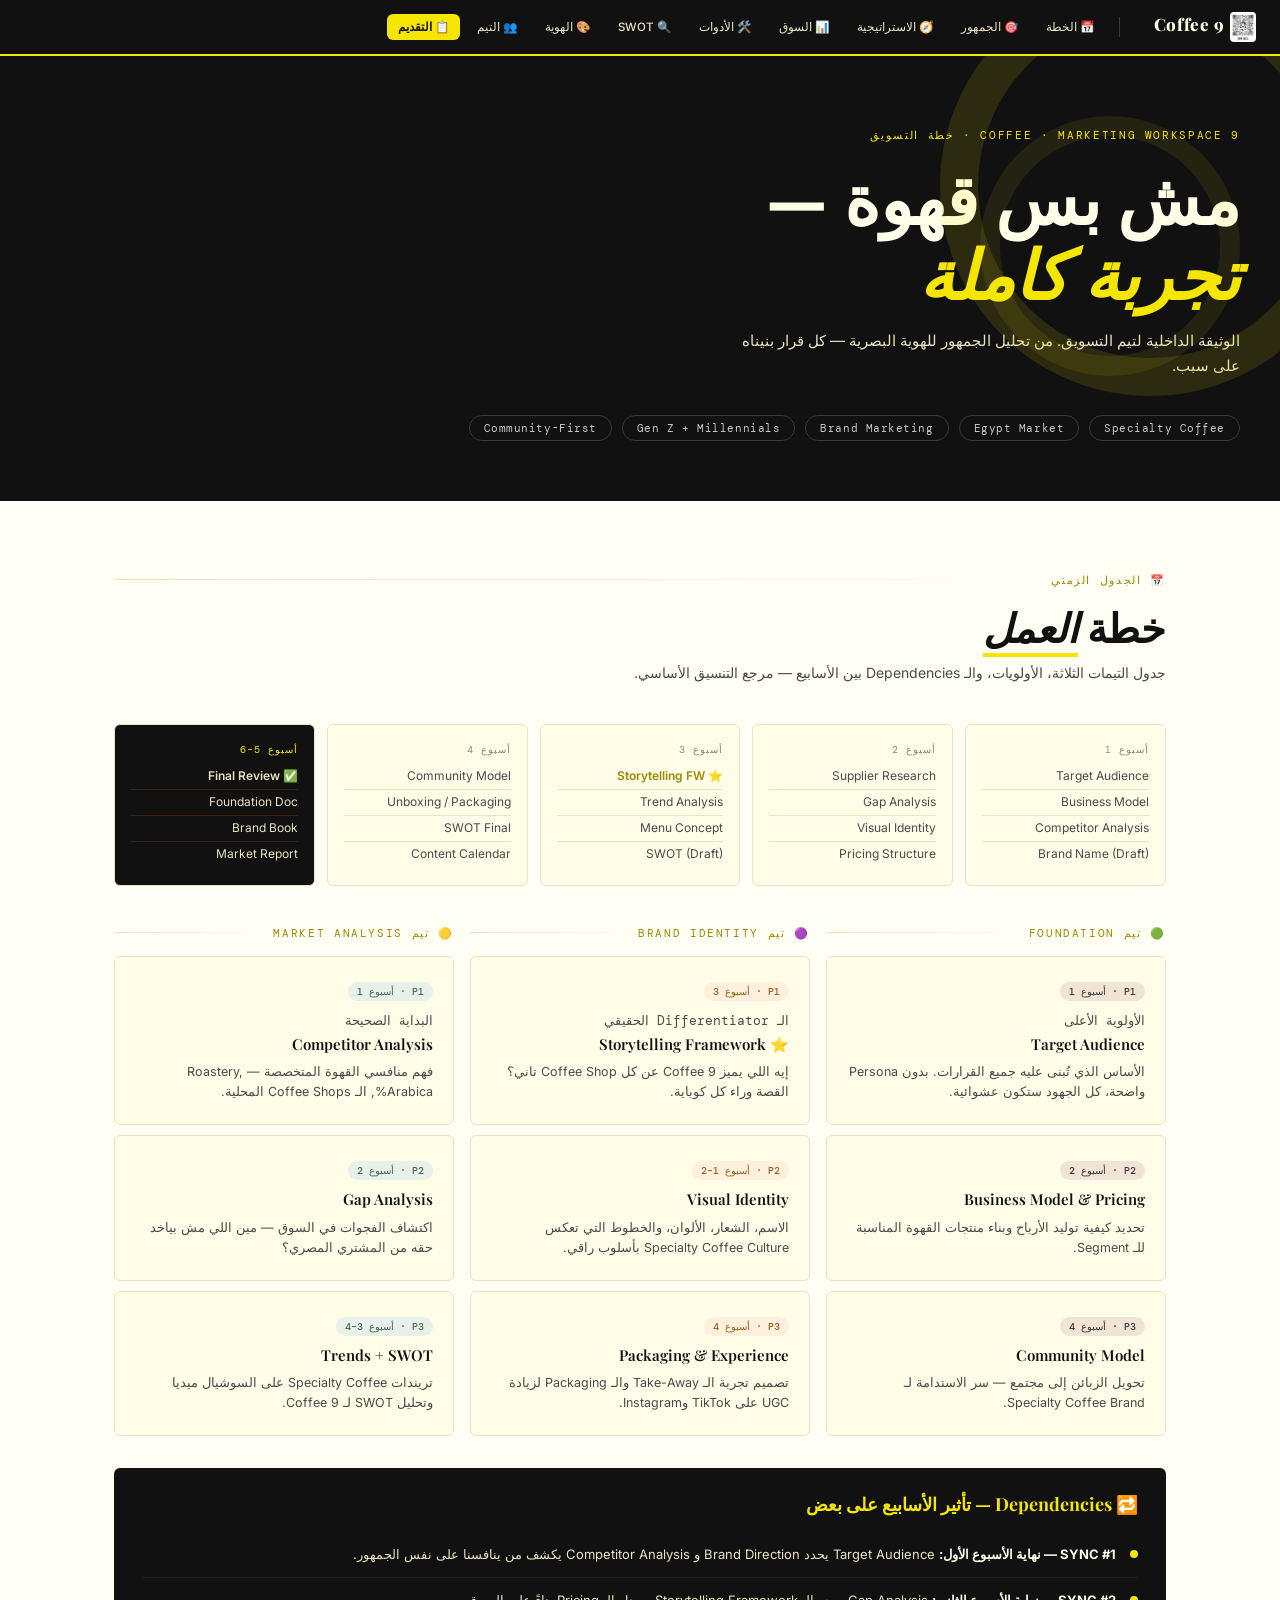
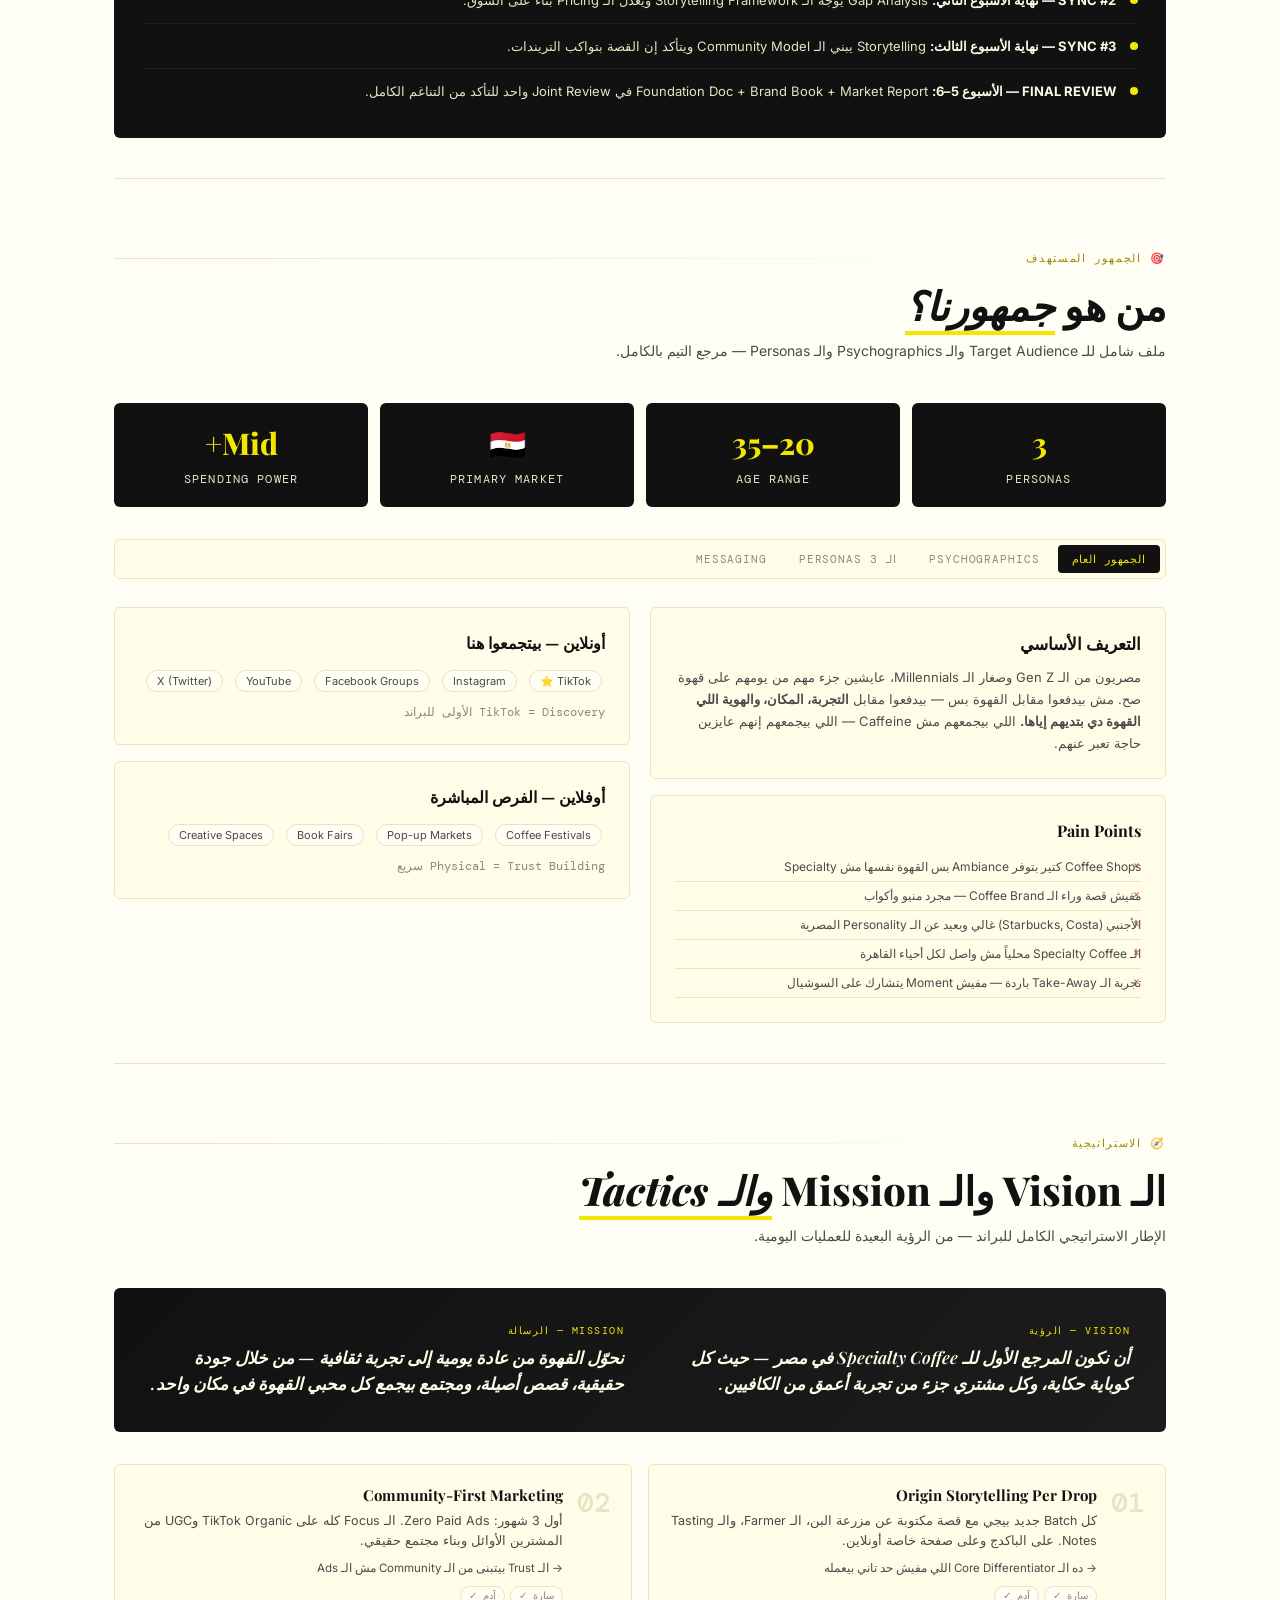
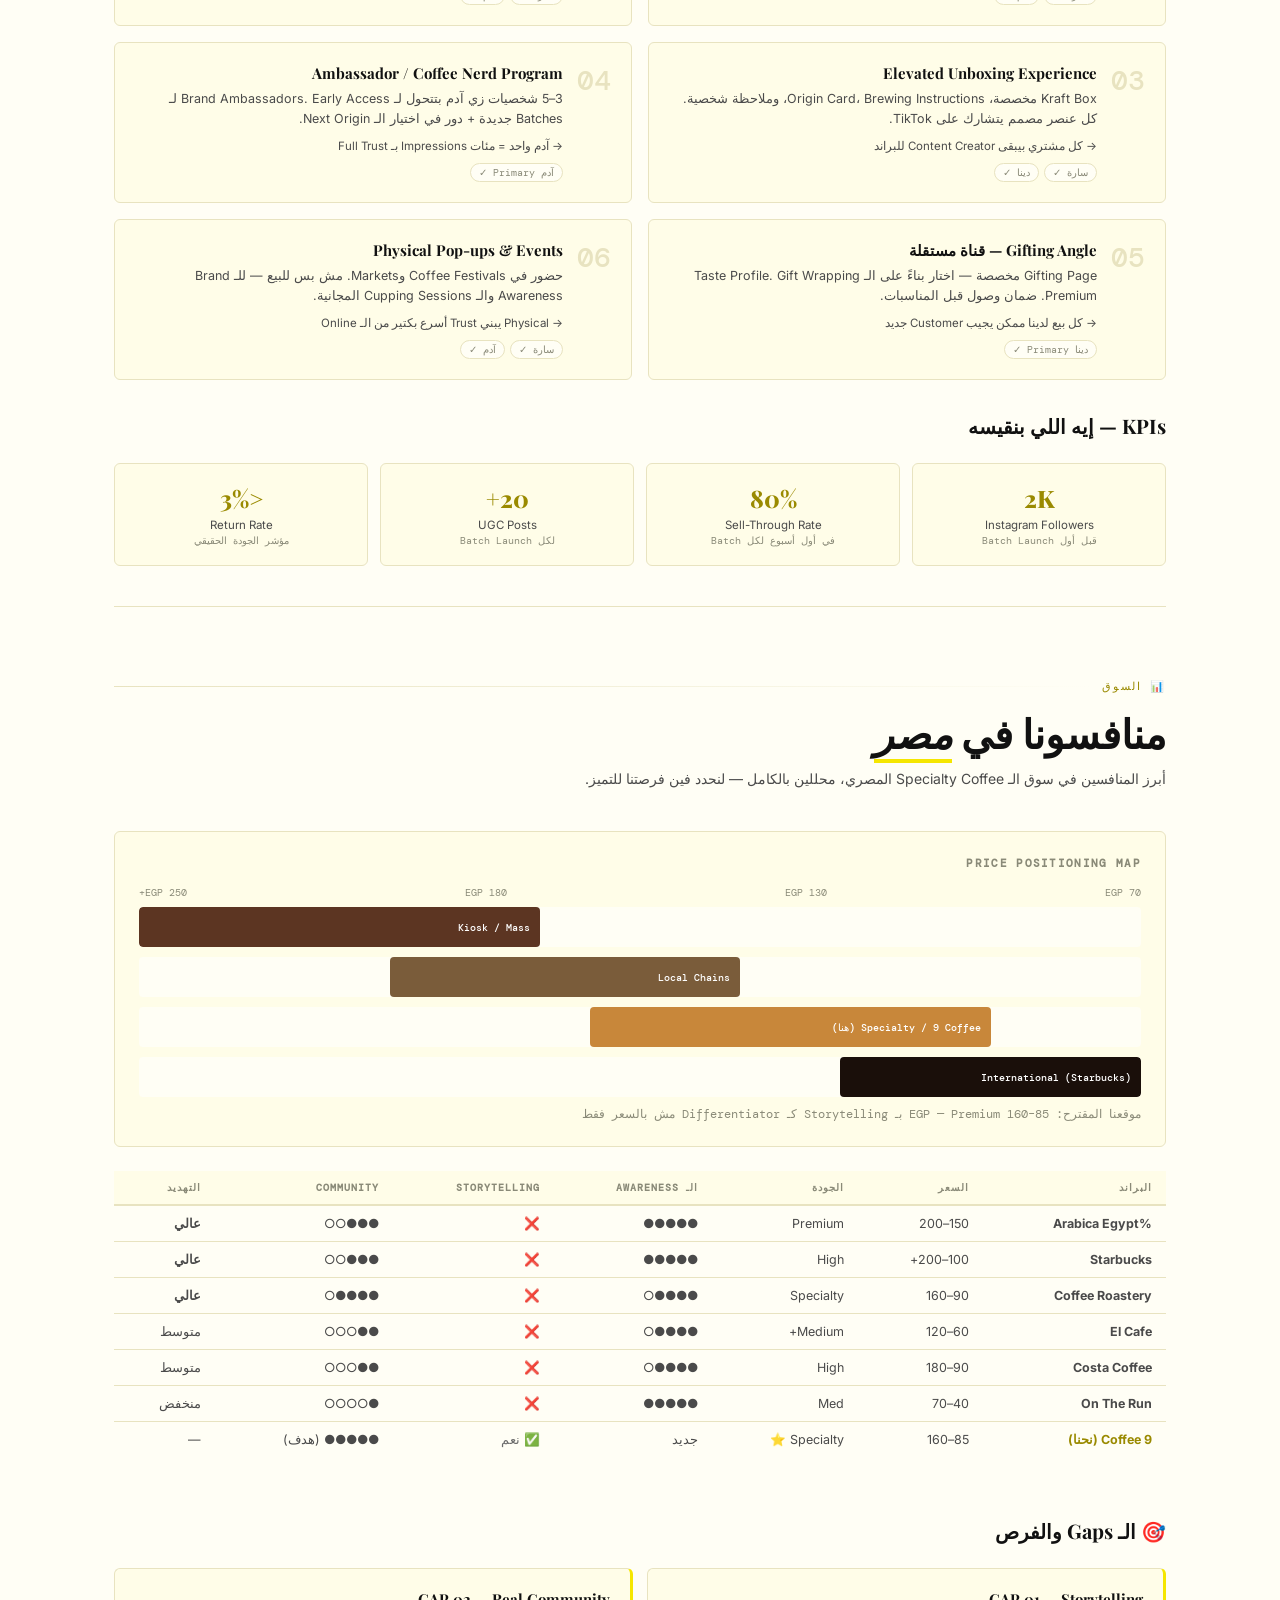
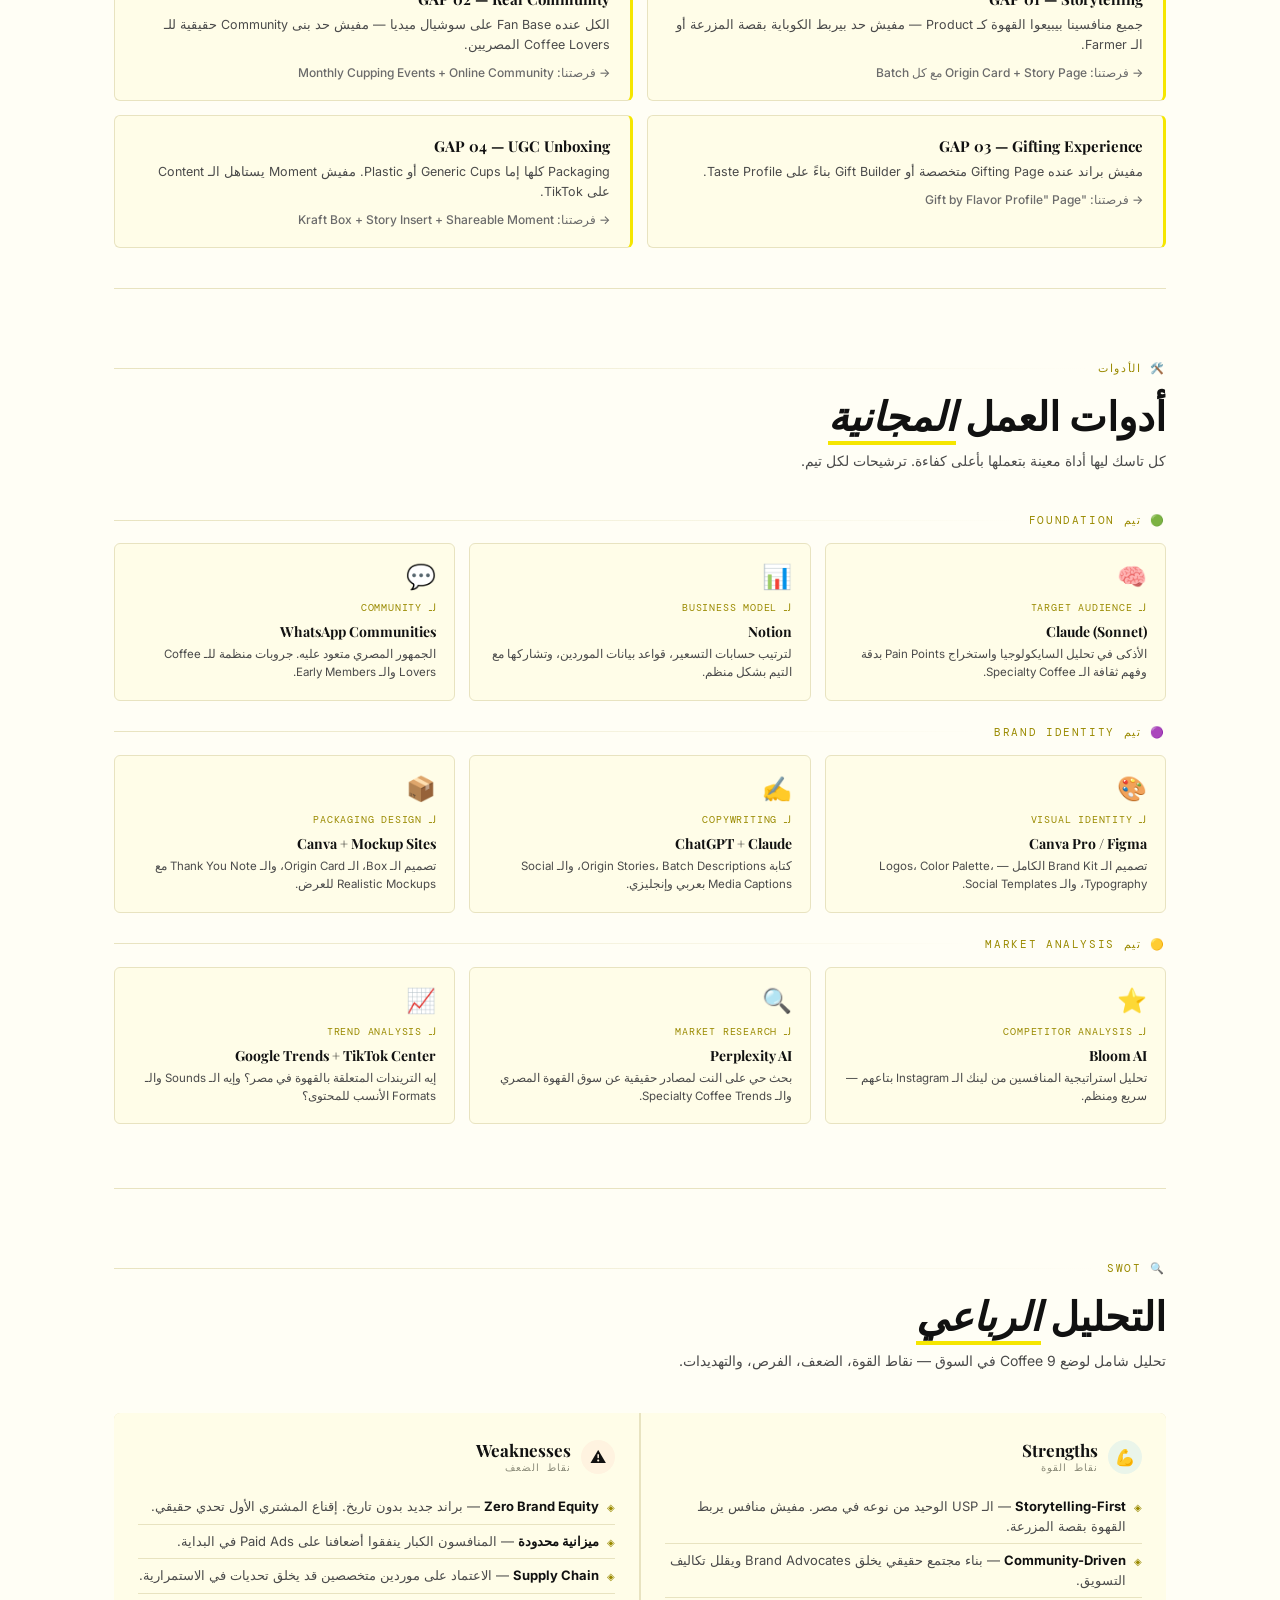
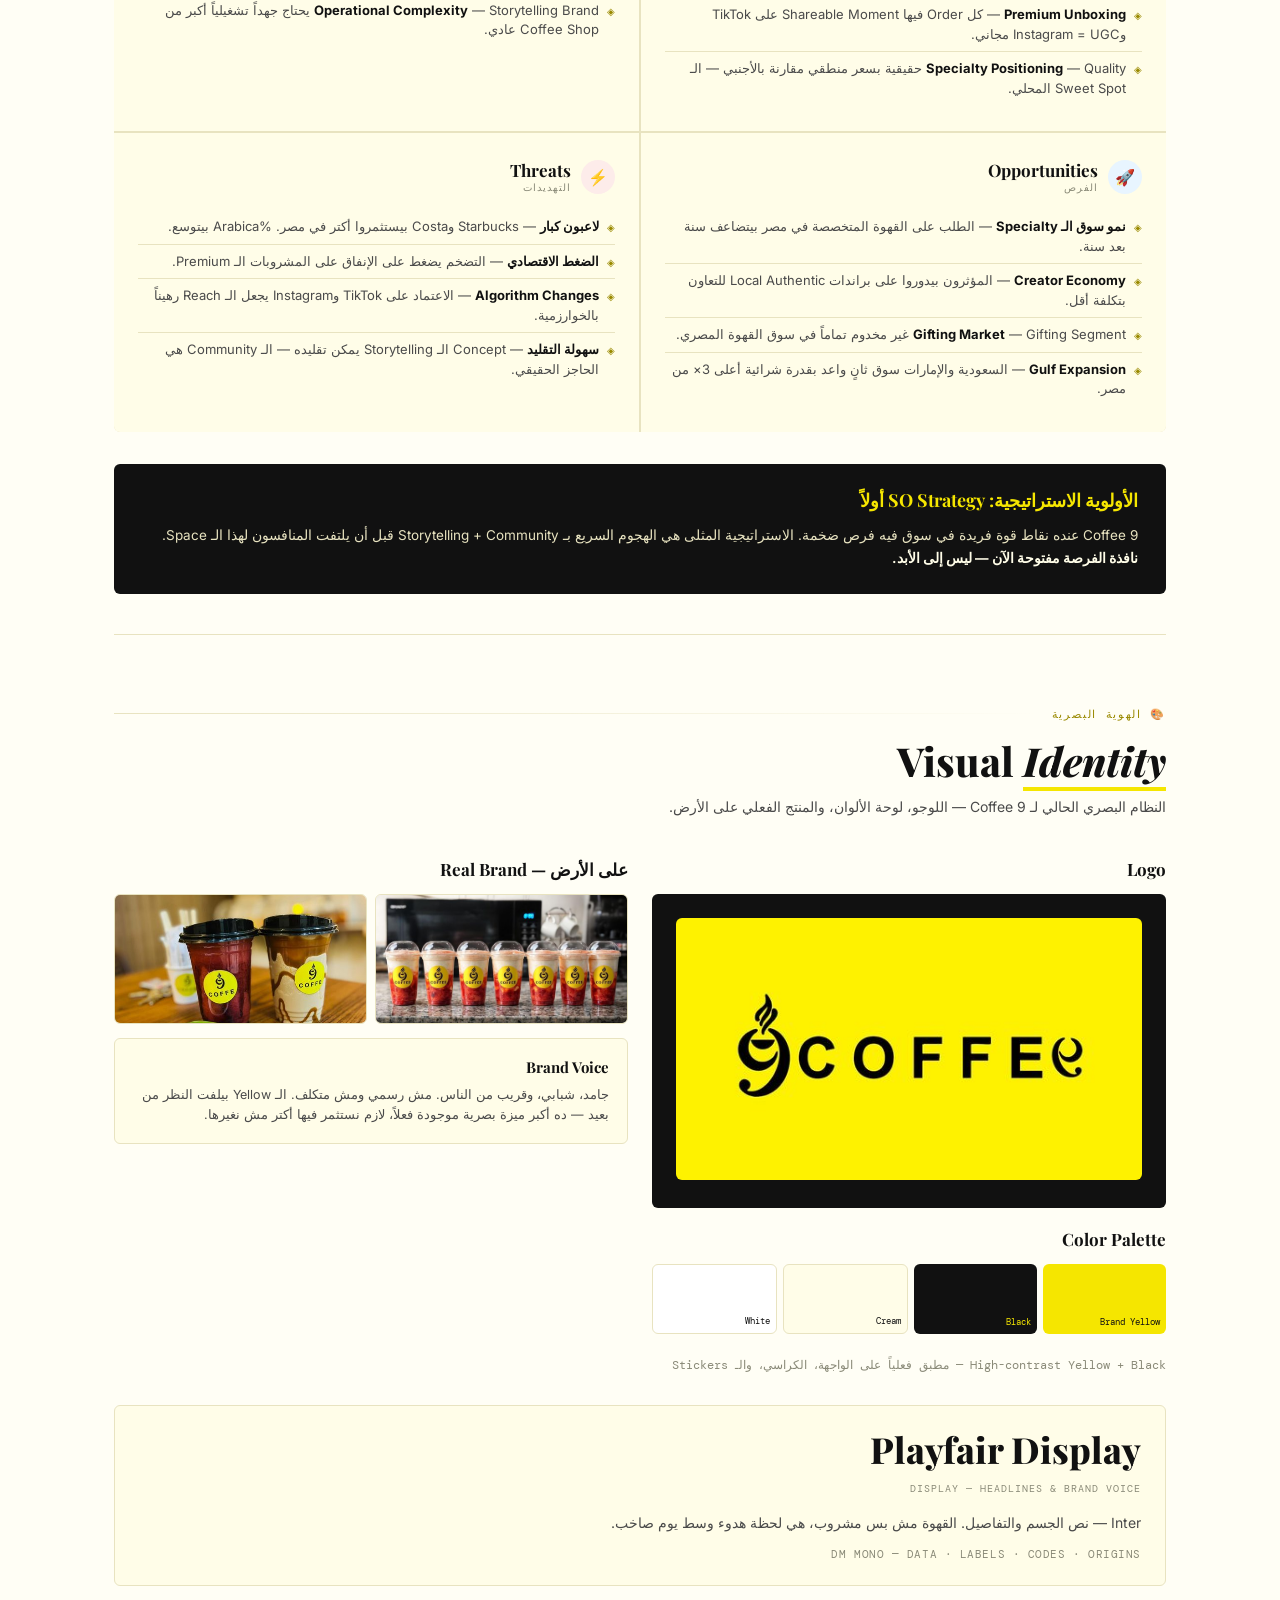
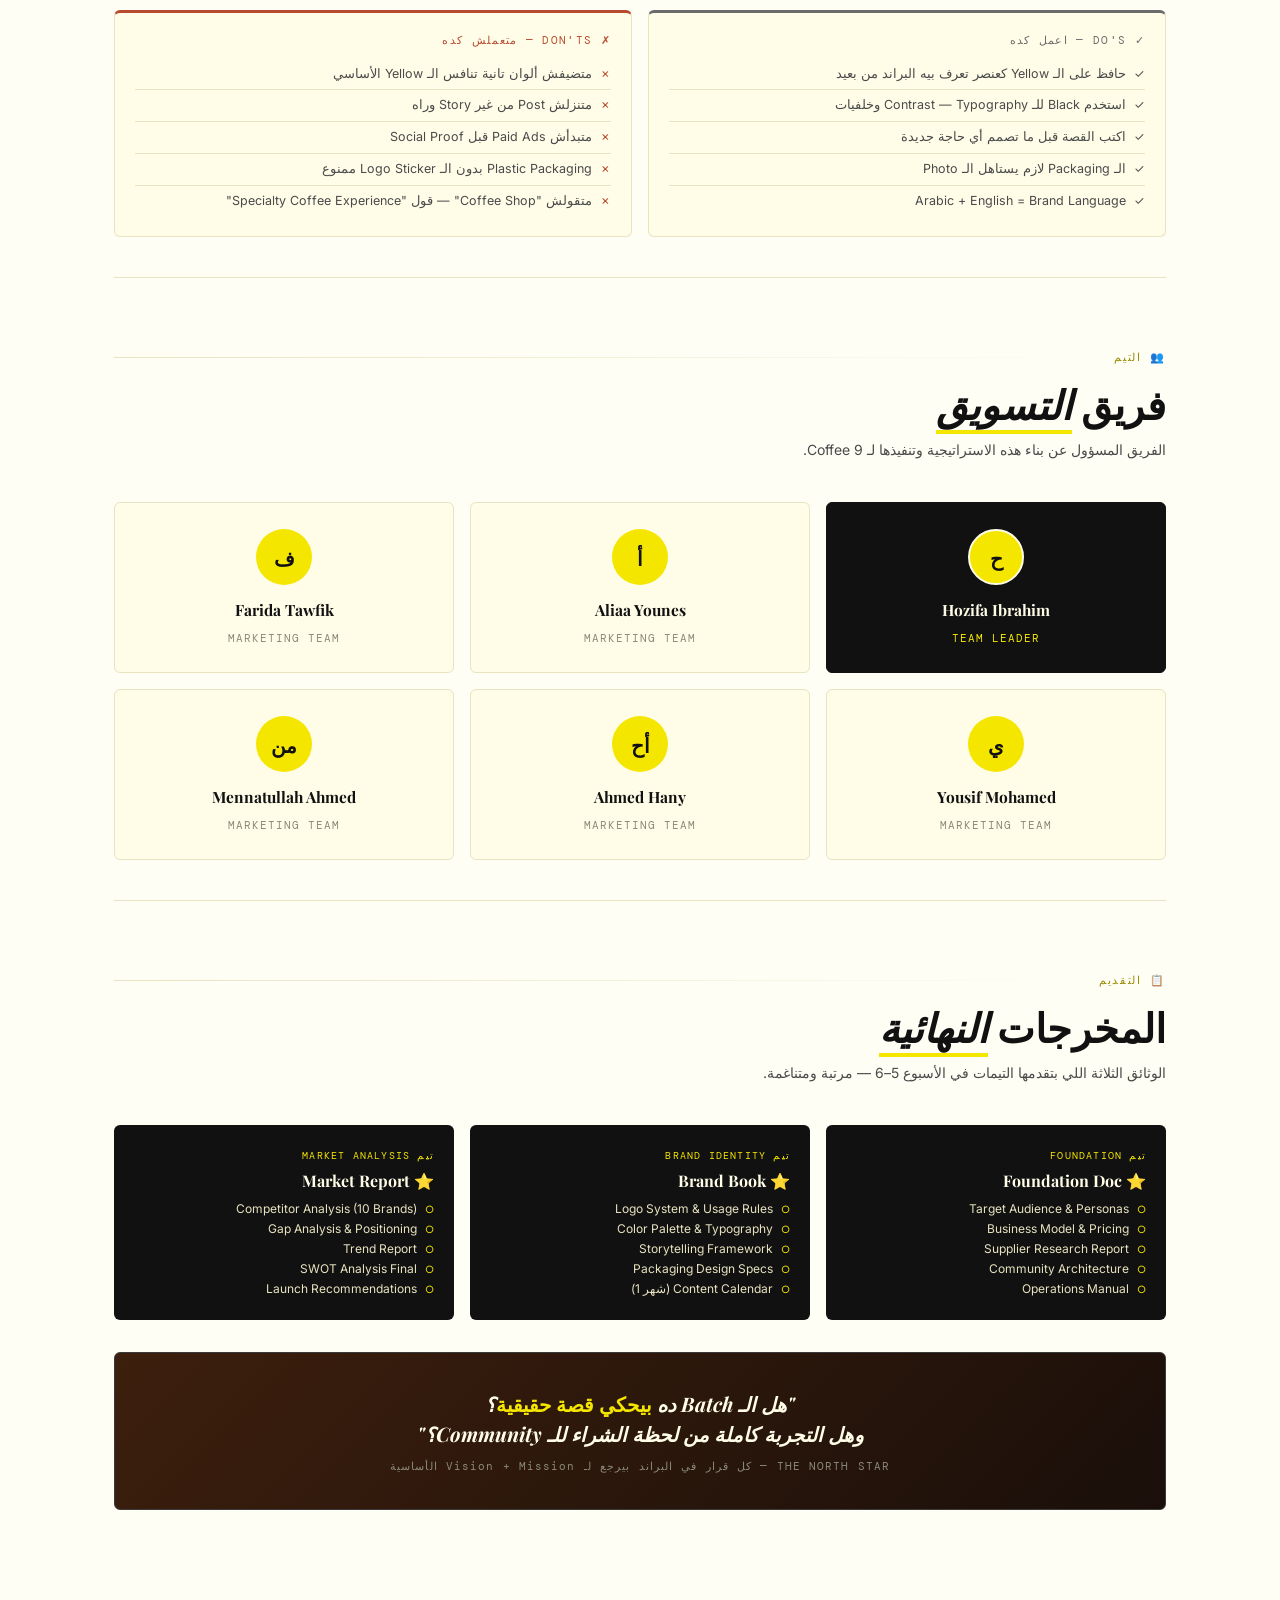
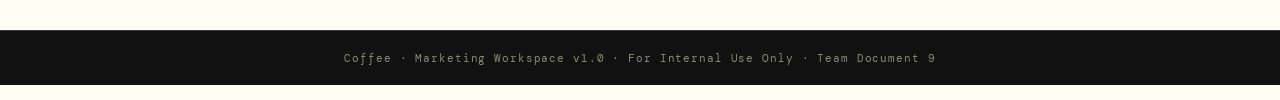
==== commit 53c78d93: "Add files via upload" ====
--- a/index.html
+++ b/index.html
@@ -1,1343 +1,2265 @@
-<!DOCTYPE html>
-<html lang="ar" dir="rtl">
-
-<head>
-    <meta charset="UTF-8">
-    <meta name="viewport" content="width=device-width, initial-scale=1.0, maximum-scale=1.0, user-scalable=no">
-    <title>9 Coffee — Workspace</title>
-    <!-- <link
-        href="https://fonts.googleapis.com/css2?family=Playfair+Display:ital,wght@0,400;0,600;0,800;1,400&family=Inter:wght@300;400;500;600&family=DM+Mono:wght@400;500&display=swap"
-        rel="stylesheet"> -->
-    <link rel="stylesheet" href="./style.css">
-</head>
-
-<body>
-    <!-- NAV -->
-    <nav id="top-nav">
-        <span class="nav-logo">
-            <img src="./asset/Coffe9-logo.webp" alt="9 Coffee"
-                style="height:30px;aspect-ratio:1/1;vertical-align:middle;border-radius:50%;margin-left:10px;">
-            <span>9 Coffee</span>
-        </span>
-        <div class="nav-divider"></div>
-        <a href="#plan" class="active">📅 الخطة</a>
-        <a href="#audience">🎯 الجمهور</a>
-        <a href="#strategy">🧭 الاستراتيجية</a>
-        <a href="#market">📊 السوق</a>
-        <a href="#tools">🛠️ الأدوات</a>
-        <a href="#swot">🔍 SWOT</a>
-        <a href="#identity">🎨 الهوية</a>
-        <a href="#team">👥 التيم</a>
-        <a href="#submit">📋 التقديم</a>
-    </nav>
-
-    <!-- HERO -->
-    <header class="hero">
-        <p class="hero-eyebrow">9 Coffee · Marketing Workspace · خطة التسويق</p>
-        <h1>مش بس قهوة —<br><em>تجربة كاملة</em></h1>
-        <p class="hero-sub">
-            الوثيقة الداخلية لتيم التسويق. من تحليل الجمهور للهوية البصرية — كل قرار بنيناه على سبب.
-        </p>
-        <div class="hero-tags">
-            <span class="hero-tag">Specialty Coffee</span>
-            <span class="hero-tag">Egypt Market</span>
-            <span class="hero-tag">Brand Marketing</span>
-            <span class="hero-tag">Gen Z + Millennials</span>
-            <span class="hero-tag">Community-First</span>
-        </div>
-    </header>
-
-    <main>
-
-        <!-- ═══════════════ PLAN ═══════════════ -->
-        <section class="section" id="plan">
-            <p class="section-eyebrow">📅 الجدول الزمني</p>
-            <h2 class="section-title">خطة <em>العمل</em></h2>
-            <p class="section-sub">
-                جدول التيمات الثلاثة، الأولويات، والـ Dependencies بين الأسابيع — مرجع التنسيق الأساسي.
-            </p>
-
-            <div class="timeline-grid">
-                <div class="timeline-col">
-                    <div class="timeline-week">أسبوع 1</div>
-                    <ul class="timeline-tasks">
-                        <li>Target Audience</li>
-                        <li>Business Model</li>
-                        <li>Competitor Analysis</li>
-                        <li>Brand Name (Draft)</li>
-                    </ul>
-                </div>
-                <div class="timeline-col">
-                    <div class="timeline-week">أسبوع 2</div>
-                    <ul class="timeline-tasks">
-                        <li>Supplier Research</li>
-                        <li>Gap Analysis</li>
-                        <li>Visual Identity</li>
-                        <li>Pricing Structure</li>
-                    </ul>
-                </div>
-                <div class="timeline-col">
-                    <div class="timeline-week">أسبوع 3</div>
-                    <ul class="timeline-tasks">
-                        <li class="star">⭐ Storytelling FW</li>
-                        <li>Trend Analysis</li>
-                        <li>Menu Concept</li>
-                        <li>SWOT (Draft)</li>
-                    </ul>
-                </div>
-                <div class="timeline-col">
-                    <div class="timeline-week">أسبوع 4</div>
-                    <ul class="timeline-tasks">
-                        <li>Community Model</li>
-                        <li>Unboxing / Packaging</li>
-                        <li>SWOT Final</li>
-                        <li>Content Calendar</li>
-                    </ul>
-                </div>
-                <div class="timeline-col" style="background:var(--espresso); color:var(--cream);">
-                    <div class="timeline-week" style="color:var(--amber);">أسبوع 5–6</div>
-                    <ul class="timeline-tasks">
-                        <li style="color:var(--mist); border-color:#3d2010;" class="star">✅ Final Review</li>
-                        <li style="color:var(--mist); border-color:#3d2010;">Foundation Doc</li>
-                        <li style="color:var(--mist); border-color:#3d2010;">Brand Book</li>
-                        <li style="color:var(--mist); border-color:#3d2010;">Market Report</li>
-                    </ul>
-                </div>
-            </div>
-
-            <!-- priorities -->
-            <div class="priorities-grid">
-                <div>
-                    <p class="section-eyebrow" style="margin-bottom:16px;">🟢 تيم Foundation</p>
-                    <div style="display:flex;flex-direction:column;gap:10px;">
-                        <div class="priority-card">
-                            <span class="priority-badge badge-brown">P1 · أسبوع 1</span>
-                            <p class="priority-num">الأولوية الأعلى</p>
-                            <h3>Target Audience</h3>
-                            <p>الأساس الذي تُبنى عليه جميع القرارات. بدون Persona واضحة، كل الجهود ستكون عشوائية.</p>
-                        </div>
-                        <div class="priority-card">
-                            <span class="priority-badge badge-brown">P2 · أسبوع 2</span>
-                            <h3>Business Model & Pricing</h3>
-                            <p>تحديد كيفية توليد الأرباح وبناء منتجات القهوة المناسبة للـ Segment.</p>
-                        </div>
-                        <div class="priority-card">
-                            <span class="priority-badge badge-brown">P3 · أسبوع 4</span>
-                            <h3>Community Model</h3>
-                            <p>تحويل الزبائن إلى مجتمع — سر الاستدامة لـ Specialty Coffee Brand.</p>
-                        </div>
-                    </div>
-                </div>
-
-                <div>
-                    <p class="section-eyebrow" style="margin-bottom:16px;">🟣 تيم Brand Identity</p>
-                    <div style="display:flex;flex-direction:column;gap:10px;">
-                        <div class="priority-card">
-                            <span class="priority-badge badge-amber">P1 · أسبوع 3</span>
-                            <p class="priority-num">الـ Differentiator الحقيقي</p>
-                            <h3>⭐ Storytelling Framework</h3>
-                            <p>إيه اللي يميز 9 Coffee عن كل Coffee Shop تاني؟ القصة وراء كل كوباية.</p>
-                        </div>
-                        <div class="priority-card">
-                            <span class="priority-badge badge-amber">P2 · أسبوع 1–2</span>
-                            <h3>Visual Identity</h3>
-                            <p>الاسم، الشعار، الألوان، والخطوط التي تعكس Specialty Coffee Culture بأسلوب راقي.</p>
-                        </div>
-                        <div class="priority-card">
-                            <span class="priority-badge badge-amber">P3 · أسبوع 4</span>
-                            <h3>Packaging & Experience</h3>
-                            <p>تصميم تجربة الـ Take-Away والـ Packaging لزيادة UGC على TikTok وInstagram.</p>
-                        </div>
-                    </div>
-                </div>
-
-                <div>
-                    <p class="section-eyebrow" style="margin-bottom:16px;">🟡 تيم Market Analysis</p>
-                    <div style="display:flex;flex-direction:column;gap:10px;">
-                        <div class="priority-card">
-                            <span class="priority-badge badge-sage">P1 · أسبوع 1</span>
-                            <p class="priority-num">البداية الصحيحة</p>
-                            <h3>Competitor Analysis</h3>
-                            <p>فهم منافسي القهوة المتخصصة — Roastery, %Arabica, الـ Coffee Shops المحلية.</p>
-                        </div>
-                        <div class="priority-card">
-                            <span class="priority-badge badge-sage">P2 · أسبوع 2</span>
-                            <h3>Gap Analysis</h3>
-                            <p>اكتشاف الفجوات في السوق — مين اللي مش بياخد حقه من المشتري المصري؟</p>
-                        </div>
-                        <div class="priority-card">
-                            <span class="priority-badge badge-sage">P3 · أسبوع 3–4</span>
-                            <h3>Trends + SWOT</h3>
-                            <p>تريندات Specialty Coffee على السوشيال ميديا وتحليل SWOT لـ 9 Coffee.</p>
-                        </div>
-                    </div>
-                </div>
-            </div>
-
-            <!-- sync chain -->
-            <div class="sync-chain">
-                <h3>🔁 Dependencies — تأثير الأسابيع على بعض</h3>
-                <div class="sync-item">
-                    <div class="sync-dot"></div>
-                    <p><strong>SYNC #1 — نهاية الأسبوع الأول:</strong> Target Audience يحدد Brand Direction و Competitor
-                        Analysis يكشف من ينافسنا على نفس الجمهور.</p>
-                </div>
-                <div class="sync-item">
-                    <div class="sync-dot"></div>
-                    <p><strong>SYNC #2 — نهاية الأسبوع الثاني:</strong> Gap Analysis يوجه الـ Storytelling Framework
-                        ويعدل الـ Pricing بناءً على السوق.</p>
-                </div>
-                <div class="sync-item">
-                    <div class="sync-dot"></div>
-                    <p><strong>SYNC #3 — نهاية الأسبوع الثالث:</strong> Storytelling يبني الـ Community Model ويتأكد إن
-                        القصة بتواكب التريندات.</p>
-                </div>
-                <div class="sync-item">
-                    <div class="sync-dot"></div>
-                    <p><strong>FINAL REVIEW — الأسبوع 5–6:</strong> Foundation Doc + Brand Book + Market Report في Joint
-                        Review واحد للتأكد من التناغم الكامل.</p>
-                </div>
-            </div>
-        </section>
-
-        <!-- ═══════════════ AUDIENCE ═══════════════ -->
-        <section class="section" id="audience">
-            <p class="section-eyebrow">🎯 الجمهور المستهدف</p>
-            <h2 class="section-title">من هو <em>جمهورنا؟</em></h2>
-            <p class="section-sub">ملف شامل للـ Target Audience والـ Psychographics والـ Personas — مرجع التيم بالكامل.
-            </p>
-
-            <div class="audience-header">
-                <div class="stat-box"><span class="stat-num">3</span><span class="stat-label">Personas</span></div>
-                <div class="stat-box"><span class="stat-num">20–35</span><span class="stat-label">Age Range</span></div>
-                <div class="stat-box"><span class="stat-num">🇪🇬</span><span class="stat-label">Primary Market</span>
-                </div>
-                <div class="stat-box"><span class="stat-num">Mid+</span><span class="stat-label">Spending Power</span>
-                </div>
-            </div>
-
-            <!-- sub-tabs -->
-            <div class="tab-nav">
-                <button class="tab-btn active" onclick="switchTab(this,'tab-general')">الجمهور العام</button>
-                <button class="tab-btn" onclick="switchTab(this,'tab-psycho')">Psychographics</button>
-                <button class="tab-btn" onclick="switchTab(this,'tab-personas')">الـ 3 Personas</button>
-                <button class="tab-btn" onclick="switchTab(this,'tab-messaging')">Messaging</button>
-            </div>
-
-            <!-- tab: general -->
-            <div class="tab-panel active" id="tab-general">
-                <div style="display:grid;grid-template-columns:1fr 1fr;gap:20px;">
-                    <div>
-                        <div
-                            style="background:var(--cream);border-radius:var(--r);padding:24px;border:1px solid var(--mist);margin-bottom:16px;">
-                            <h3
-                                style="font-family:'Playfair Display',serif;font-size:17px;margin-bottom:12px;color:var(--espresso);">
-                                التعريف الأساسي</h3>
-                            <p style="font-size:13px;color:var(--text-soft);line-height:1.7;">
-                                مصريون من الـ Gen Z وصغار الـ Millennials، عايشين جزء مهم من يومهم على قهوة صح. مش
-                                بيدفعوا مقابل القهوة بس — بيدفعوا مقابل <strong>التجربة، المكان، والهوية اللي القهوة دي
-                                    بتديهم إياها.</strong>
-                                اللي بيجمعهم مش Caffeine — اللي بيجمعهم إنهم عايزين حاجة تعبر عنهم.
-                            </p>
-                        </div>
-                        <div
-                            style="background:var(--cream);border-radius:var(--r);padding:24px;border:1px solid var(--mist);">
-                            <h3
-                                style="font-family:'Playfair Display',serif;font-size:16px;margin-bottom:12px;color:var(--espresso);">
-                                Pain Points</h3>
-                            <ul class="pain-list">
-                                <li>Coffee Shops كتير بتوفر Ambiance بس القهوة نفسها مش Specialty</li>
-                                <li>مفيش قصة وراء الـ Coffee Brand — مجرد منيو وأكواب</li>
-                                <li>الأجنبي (Starbucks, Costa) غالي وبعيد عن الـ Personality المصرية</li>
-                                <li>الـ Specialty Coffee محلياً مش واصل لكل أحياء القاهرة</li>
-                                <li>تجربة الـ Take-Away باردة — مفيش Moment يتشارك على السوشيال</li>
-                            </ul>
-                        </div>
-                    </div>
-                    <div>
-                        <div
-                            style="background:var(--cream);border-radius:var(--r);padding:24px;border:1px solid var(--mist);margin-bottom:16px;">
-                            <h3
-                                style="font-family:'Playfair Display',serif;font-size:16px;margin-bottom:14px;color:var(--espresso);">
-                                أونلاين — بيتجمعوا هنا</h3>
-                            <div style="display:flex;flex-wrap:wrap;gap:6px;">
-                                <span class="chip">TikTok ⭐</span>
-                                <span class="chip">Instagram</span>
-                                <span class="chip">Facebook Groups</span>
-                                <span class="chip">YouTube</span>
-                                <span class="chip">X (Twitter)</span>
-                            </div>
-                            <p
-                                style="font-size:11.5px;color:var(--text-ghost);margin-top:10px;font-family:'DM Mono',monospace;">
-                                TikTok = Discovery الأولى للبراند</p>
-                        </div>
-                        <div
-                            style="background:var(--cream);border-radius:var(--r);padding:24px;border:1px solid var(--mist);">
-                            <h3
-                                style="font-family:'Playfair Display',serif;font-size:16px;margin-bottom:14px;color:var(--espresso);">
-                                أوفلاين — الفرص المباشرة</h3>
-                            <div style="display:flex;flex-wrap:wrap;gap:6px;">
-                                <span class="chip">Coffee Festivals</span>
-                                <span class="chip">Pop-up Markets</span>
-                                <span class="chip">Book Fairs</span>
-                                <span class="chip">Creative Spaces</span>
-                            </div>
-                            <p
-                                style="font-size:11.5px;color:var(--text-ghost);margin-top:10px;font-family:'DM Mono',monospace;">
-                                Physical = Trust Building سريع</p>
-                        </div>
-                    </div>
-                </div>
-            </div>
-
-            <!-- tab: psycho -->
-            <div class="tab-panel" id="tab-psycho">
-                <div style="background:var(--espresso);border-radius:var(--r);padding:28px;margin-bottom:20px;">
-                    <p
-                        style="font-family:'Playfair Display',serif;font-size:20px;font-weight:700;font-style:italic;color:var(--cream);line-height:1.5;text-align:center;">
-                        "مش عايز أشتري قهوة — عايز أشتري <span style="color:var(--amber);">لحظة هدوء وأنا في دوامة
-                            اليوم.</span>"
-                    </p>
-                </div>
-                <div style="display:grid;grid-template-columns:1fr 1fr;gap:14px;">
-                    <div class="priority-card">
-                        <h3>◈ التعبير عن الذات</h3>
-                        <p>الـ Coffee Order بيبقى Statement — Oat Latte مش زي Espresso مش زي Matcha. اختياره بيقول حاجة
-                            عنه.</p>
-                    </div>
-                    <div class="priority-card">
-                        <h3>◈ الانتماء للـ Community</h3>
-                        <p>بيدور على ناس فاهمينه — من Coffee Nerd مهتم بالـ Origin لـ Casual بيحب Aesthetic الـ
-                            Specialty Café.</p>
-                    </div>
-                    <div class="priority-card">
-                        <h3>◈ Authenticity</h3>
-                        <p>بيكره الـ Greenwashing والـ Fake Specialty. البراند لازم يبان عنده Knowledge وPassion
-                            حقيقيين.</p>
-                    </div>
-                    <div class="priority-card">
-                        <h3>◈ Aesthetic Quality</h3>
-                        <p>بيلاحظ الـ Cup Design، الـ Packaging، الطريقة اللي القهوة بتتقدم بيها. الـ Visual يفرق معاه
-                            جداً.</p>
-                    </div>
-                </div>
-            </div>
-
-            <!-- tab: personas -->
-            <div class="tab-panel" id="tab-personas">
-                <div class="persona-tabs">
-                    <div class="p-tab active" onclick="switchPersona(this,'p-sara')">سارة</div>
-                    <div class="p-tab" onclick="switchPersona(this,'p-adam')">آدم</div>
-                    <div class="p-tab" onclick="switchPersona(this,'p-dina')">دينا</div>
-                </div>
-
-                <!-- persona 1 -->
-                <div class="p-panel active" id="p-sara">
-                    <div class="personas-grid" style="grid-template-columns:1fr 1fr 1fr;">
-                        <div class="persona-card">
-                            <div class="persona-header">
-                                <div class="persona-avatar">☕</div>
-                                <div class="persona-name">سارة</div>
-                                <div class="persona-tagline">23 سنة — Digital Marketing Student، مدينة نصر</div>
-                                <span class="persona-badge">The Daily Ritual · Primary</span>
-                            </div>
-                            <div class="persona-body">
-                                <div class="persona-meta">
-                                    <div class="meta-item"><span class="meta-val">23</span><span
-                                            class="meta-key">العمر</span></div>
-                                    <div class="meta-item"><span class="meta-val">يومياً</span><span
-                                            class="meta-key">تشرب قهوة</span></div>
-                                </div>
-                                <p class="persona-about">طالبة بتشتغل Freelance. يومها مش بيبدأ من غير Flat White. بتصور
-                                    كل Order على Instagram Stories — الـ Aesthetic مهم ليها.</p>
-                            </div>
-                        </div>
-
-                        <div class="persona-card">
-                            <div class="persona-header" style="background:var(--roast);">
-                                <h3
-                                    style="font-family:'Playfair Display',serif;font-size:16px;font-weight:700;color:var(--cream);margin-bottom:10px;">
-                                    Pain Points خاصة بيها</h3>
-                            </div>
-                            <div class="persona-body">
-                                <ul class="pain-list">
-                                    <li>Specialty Shops في منطقتها مش كتير</li>
-                                    <li>بيجي Order بدون أي Story — مجرد كوباية</li>
-                                    <li>الأسعار الغالية مش مبررة دايماً</li>
-                                </ul>
-                                <div class="trigger-box">
-                                    <div class="trigger-label">Purchase Trigger</div>
-                                    <p>"شافت Reel بتصور اللي جوا الكوباية — Latte Art مع Caption بيحكي قصة البن
-                                        الإثيوبي. حست إنها عايزة تجرب. اشترت."</p>
-                                </div>
-                            </div>
-                        </div>
-
-                        <div class="persona-card">
-                            <div class="persona-header" style="background:var(--bark);">
-                                <h3
-                                    style="font-family:'Playfair Display',serif;font-size:16px;font-weight:700;color:var(--cream);margin-bottom:10px;">
-                                    مستوى التأثير</h3>
-                            </div>
-                            <div class="persona-body">
-                                <div class="bar-row"><span class="bar-label">UGC Content</span>
-                                    <div class="bar-track">
-                                        <div class="bar-fill" style="width:90%"></div>
-                                    </div>
-                                </div>
-                                <div class="bar-row"><span class="bar-label">Word of Mouth</span>
-                                    <div class="bar-track">
-                                        <div class="bar-fill" style="width:85%"></div>
-                                    </div>
-                                </div>
-                                <div class="bar-row"><span class="bar-label">Brand Loyalty</span>
-                                    <div class="bar-track">
-                                        <div class="bar-fill" style="width:75%"></div>
-                                    </div>
-                                </div>
-                                <div class="bar-row"><span class="bar-label">Spending Power</span>
-                                    <div class="bar-track">
-                                        <div class="bar-fill" style="width:55%"></div>
-                                    </div>
-                                </div>
-                            </div>
-                        </div>
-                    </div>
-                </div>
-
-                <!-- persona 2 -->
-                <div class="p-panel" id="p-adam">
-                    <div class="personas-grid" style="grid-template-columns:1fr 1fr 1fr;">
-                        <div class="persona-card">
-                            <div class="persona-header">
-                                <div class="persona-avatar">💻</div>
-                                <div class="persona-name">آدم</div>
-                                <div class="persona-tagline">28 سنة — Software Engineer، المهندسين</div>
-                                <span class="persona-badge">The Coffee Nerd · Secondary</span>
-                            </div>
-                            <div class="persona-body">
-                                <div class="persona-meta">
-                                    <div class="meta-item"><span class="meta-val">28</span><span
-                                            class="meta-key">العمر</span></div>
-                                    <div class="meta-item"><span class="meta-val">Specialty</span><span
-                                            class="meta-key">Coffee Level</span></div>
-                                </div>
-                                <p class="persona-about">Engineer بيفهم في القهوة — بيسأل عن الـ Origin والـ Roast
-                                    Level. بيجرب Single Origin وبيقارن. مش بيشتري بسعر رخيص — بيشتري بـ Quality.</p>
-                            </div>
-                        </div>
-
-                        <div class="persona-card">
-                            <div class="persona-header" style="background:var(--roast);">
-                                <h3
-                                    style="font-family:'Playfair Display',serif;font-size:16px;font-weight:700;color:var(--cream);margin-bottom:10px;">
-                                    Pain Points خاصة بيه</h3>
-                            </div>
-                            <div class="persona-body">
-                                <ul class="pain-list">
-                                    <li>Brands كتير بتدعي Specialty بدون Knowledge</li>
-                                    <li>مفيش Transparency عن مصدر البن</li>
-                                    <li>Community للـ Coffee Nerds مش موجودة محلياً</li>
-                                </ul>
-                                <div class="trigger-box">
-                                    <div class="trigger-label">Purchase Trigger</div>
-                                    <p>"دخل الإنستجرام لقى Post عن Ethiopian Yirgacheffe — Origin Story مكتوبة بعمق. حس
-                                        إن البراند ده بيفهم فعلاً. اشترى Package وعمل Review."</p>
-                                </div>
-                            </div>
-                        </div>
-
-                        <div class="persona-card">
-                            <div class="persona-header" style="background:var(--bark);">
-                                <h3
-                                    style="font-family:'Playfair Display',serif;font-size:16px;font-weight:700;color:var(--cream);margin-bottom:10px;">
-                                    مستوى التأثير</h3>
-                            </div>
-                            <div class="persona-body">
-                                <div class="bar-row"><span class="bar-label">Brand Loyalty</span>
-                                    <div class="bar-track">
-                                        <div class="bar-fill" style="width:95%"></div>
-                                    </div>
-                                </div>
-                                <div class="bar-row"><span class="bar-label">Community Value</span>
-                                    <div class="bar-track">
-                                        <div class="bar-fill" style="width:90%"></div>
-                                    </div>
-                                </div>
-                                <div class="bar-row"><span class="bar-label">Spending Power</span>
-                                    <div class="bar-track">
-                                        <div class="bar-fill" style="width:80%"></div>
-                                    </div>
-                                </div>
-                                <div class="bar-row"><span class="bar-label">Word of Mouth</span>
-                                    <div class="bar-track">
-                                        <div class="bar-fill" style="width:85%"></div>
-                                    </div>
-                                </div>
-                            </div>
-                        </div>
-                    </div>
-                </div>
-
-                <!-- persona 3 -->
-                <div class="p-panel" id="p-dina">
-                    <div class="personas-grid" style="grid-template-columns:1fr 1fr 1fr;">
-                        <div class="persona-card">
-                            <div class="persona-header">
-                                <div class="persona-avatar">🎁</div>
-                                <div class="persona-name">دينا</div>
-                                <div class="persona-tagline">31 سنة — Product Manager، مصر الجديدة</div>
-                                <span class="persona-badge">The Gift Giver · Premium Segment</span>
-                            </div>
-                            <div class="persona-body">
-                                <div class="persona-meta">
-                                    <div class="meta-item"><span class="meta-val">31</span><span
-                                            class="meta-key">العمر</span></div>
-                                    <div class="meta-item"><span class="meta-val">High</span><span
-                                            class="meta-key">Spending Power</span></div>
-                                </div>
-                                <p class="persona-about">Product Manager بتشتغل في Corporate. بتشتري كورسات وكتب
-                                    لأصدقاؤها. دورها الـ Gift Source في حياتها الاجتماعية — بتدور على هدايا مميزة.</p>
-                            </div>
-                        </div>
-
-                        <div class="persona-card">
-                            <div class="persona-header" style="background:var(--roast);">
-                                <h3
-                                    style="font-family:'Playfair Display',serif;font-size:16px;font-weight:700;color:var(--cream);margin-bottom:10px;">
-                                    Pain Points خاصة بيها</h3>
-                            </div>
-                            <div class="persona-body">
-                                <ul class="pain-list">
-                                    <li>مفيش Gifting Option مريح للـ Coffee Products</li>
-                                    <li>الـ Packaging المحلي مش Premium كفاية كهدية</li>
-                                    <li>مفيش "اختار بناءً على Taste" Feature</li>
-                                </ul>
-                                <div class="trigger-box">
-                                    <div class="trigger-label">Purchase Trigger</div>
-                                    <p>"لقت Gift Box على الموقع — تتعمل Personalized. Premium Packaging. تتوصل في
-                                        التوقيت. فكرت فيها كهدية عيد ميلاد صاحبتها. اشترت."</p>
-                                </div>
-                            </div>
-                        </div>
-
-                        <div class="persona-card">
-                            <div class="persona-header" style="background:var(--bark);">
-                                <h3
-                                    style="font-family:'Playfair Display',serif;font-size:16px;font-weight:700;color:var(--cream);margin-bottom:10px;">
-                                    مستوى التأثير</h3>
-                            </div>
-                            <div class="persona-body">
-                                <div class="bar-row"><span class="bar-label">Spending Power</span>
-                                    <div class="bar-track">
-                                        <div class="bar-fill" style="width:95%"></div>
-                                    </div>
-                                </div>
-                                <div class="bar-row"><span class="bar-label">Gifting Multiplier</span>
-                                    <div class="bar-track">
-                                        <div class="bar-fill" style="width:90%"></div>
-                                    </div>
-                                </div>
-                                <div class="bar-row"><span class="bar-label">Brand Loyalty</span>
-                                    <div class="bar-track">
-                                        <div class="bar-fill" style="width:65%"></div>
-                                    </div>
-                                </div>
-                                <div class="bar-row"><span class="bar-label">Word of Mouth</span>
-                                    <div class="bar-track">
-                                        <div class="bar-fill" style="width:80%"></div>
-                                    </div>
-                                </div>
-                            </div>
-                        </div>
-                    </div>
-                </div>
-            </div>
-
-            <!-- tab: messaging -->
-            <div class="tab-panel" id="tab-messaging">
-                <div class="tactic-grid">
-                    <div class="tactic-card">
-                        <div class="tactic-num">01</div>
-                        <div>
-                            <h3>سارة — The Daily Ritual</h3>
-                            <p
-                                style="font-family:'Playfair Display',serif;font-style:italic;font-size:14px;color:var(--amber-text);margin-bottom:8px;">
-                                "كل يوم بيبدأ بكوباية — خليها تحكي قصة."</p>
-                            <p>Focus على الـ Aesthetic + اللحظة الصباحية + UGC-friendly Packaging</p>
-                            <div class="tactic-tags">
-                                <span class="tactic-tag">✓ TikTok Unboxing</span>
-                                <span class="tactic-tag">✓ Morning Ritual Reels</span>
-                                <span class="tactic-tag">✓ Latte Art Stories</span>
-                            </div>
-                        </div>
-                    </div>
-                    <div class="tactic-card">
-                        <div class="tactic-num">02</div>
-                        <div>
-                            <h3>آدم — The Coffee Nerd</h3>
-                            <p
-                                style="font-family:'Playfair Display',serif;font-style:italic;font-size:14px;color:var(--amber-text);margin-bottom:8px;">
-                                "Specialty مش كلمة — ده وعد بـ Quality وTransparency."</p>
-                            <p>Focus على Origin Stories + Roast Profile + Community Engagement للـ Enthusiasts</p>
-                            <div class="tactic-tags">
-                                <span class="tactic-tag">✓ Origin Deep Dives</span>
-                                <span class="tactic-tag">✓ Brew Guides</span>
-                                <span class="tactic-tag">✓ Community Cupping Events</span>
-                            </div>
-                        </div>
-                    </div>
-                    <div class="tactic-card">
-                        <div class="tactic-num">03</div>
-                        <div>
-                            <h3>دينا — The Gift Giver</h3>
-                            <p
-                                style="font-family:'Playfair Display',serif;font-style:italic;font-size:14px;color:var(--amber-text);margin-bottom:8px;">
-                                "أفضل هدية هي الاللي بتقول اللي انت مش قادر تقوله."</p>
-                            <p>Focus على Gifting Page + Premium Packaging + Customization Experience</p>
-                            <div class="tactic-tags">
-                                <span class="tactic-tag">✓ Gift Builder Page</span>
-                                <span class="tactic-tag">✓ Occasion Bundles</span>
-                                <span class="tactic-tag">✓ Personalized Notes</span>
-                            </div>
-                        </div>
-                    </div>
-                    <div class="tactic-card" style="background:var(--espresso);border-color:var(--bark);">
-                        <div class="tactic-num" style="color:var(--bark);">✓</div>
-                        <div>
-                            <h3 style="color:var(--cream);">Do's — اعمل كده</h3>
-                            <ul class="rule-list" style="color:var(--mist);">
-                                <li style="border-color:#3d2010;color:var(--mist);"><span class="rule-icon"
-                                        style="color:#7cba80;">✓</span> اتكلم عن Origin Story كل وقت</li>
-                                <li style="border-color:#3d2010;color:var(--mist);"><span class="rule-icon"
-                                        style="color:#7cba80;">✓</span> Arabic Content أساسي للتفاعل</li>
-                                <li style="border-color:#3d2010;color:var(--mist);"><span class="rule-icon"
-                                        style="color:#7cba80;">✓</span> UGC — شجع الناس تصور الكوباية</li>
-                                <li style="border-color:#3d2010;color:var(--mist);"><span class="rule-icon"
-                                        style="color:#7cba80;">✓</span> Packaging تستاهل الـ Photo</li>
-                                <li style="border-color:#3d2010;color:var(--mist);"><span class="rule-icon"
-                                        style="color:#7cba80;">✓</span> ابنِ Community قبل الـ Paid Ads</li>
-                            </ul>
-                        </div>
-                    </div>
-                </div>
-
-                <div class="tactic-card" style="border-color:#b84b2f;">
-                    <div style="color:#b84b2f;font-size:20px;flex-shrink:0;">✗</div>
-                    <div style="flex:1;">
-                        <h3>Don'ts — متعملش كده</h3>
-                        <div style="display:grid;grid-template-columns:1fr 1fr;gap:8px;margin-top:8px;">
-                            <div style="font-size:12.5px;color:var(--text-soft);">✗ متقولش "Specialty" من غير ما تثبت
-                                ليه</div>
-                            <div style="font-size:12.5px;color:var(--text-soft);">✗ متبدأش بـ Paid Ads من غير Social
-                                Proof</div>
-                            <div style="font-size:12.5px;color:var(--text-soft);">✗ متعملش Packaging عادية أو بلاستيك
-                            </div>
-                            <div style="font-size:12.5px;color:var(--text-soft);">✗ متتجاهلش الـ Coffee Nerds — هم الـ
-                                Multipliers</div>
-                        </div>
-                    </div>
-                </div>
-            </div>
-        </section>
-
-        <!-- ═══════════════ STRATEGY ═══════════════ -->
-        <section class="section" id="strategy">
-            <p class="section-eyebrow">🧭 الاستراتيجية</p>
-            <h2 class="section-title">الـ Vision والـ Mission <em>والـ Tactics</em></h2>
-            <p class="section-sub">الإطار الاستراتيجي الكامل للبراند — من الرؤية البعيدة للعمليات اليومية.</p>
-
-            <div class="vision-strip">
-                <div class="vision-block">
-                    <label>Vision — الرؤية</label>
-                    <p>أن نكون المرجع الأول للـ Specialty Coffee في مصر — حيث كل كوباية حكاية، وكل مشتري جزء من تجربة
-                        أعمق من الكافيين.</p>
-                </div>
-                <div class="vision-block">
-                    <label>Mission — الرسالة</label>
-                    <p>نحوّل القهوة من عادة يومية إلى تجربة ثقافية — من خلال جودة حقيقية، قصص أصيلة، ومجتمع بيجمع كل
-                        محبي القهوة في مكان واحد.</p>
-                </div>
-            </div>
-
-            <div class="tactic-grid">
-                <div class="tactic-card">
-                    <div class="tactic-num">01</div>
-                    <div>
-                        <h3>Origin Storytelling Per Drop</h3>
-                        <p>كل Batch جديد بيجي مع قصة مكتوبة عن مزرعة البن، الـ Farmer، والـ Tasting Notes. على الباكدج
-                            وعلى صفحة خاصة أونلاين.</p>
-                        <p class="text-amber" style="font-size:11.5px;">→ ده الـ Core Differentiator اللي مفيش حد تاني
-                            بيعمله</p>
-                        <div class="tactic-tags"><span class="tactic-tag">سارة ✓</span><span class="tactic-tag">آدم
-                                ✓</span></div>
-                    </div>
-                </div>
-                <div class="tactic-card">
-                    <div class="tactic-num">02</div>
-                    <div>
-                        <h3>Community-First Marketing</h3>
-                        <p>أول 3 شهور: Zero Paid Ads. الـ Focus كله على TikTok Organic وUGC من المشترين الأوائل وبناء
-                            مجتمع حقيقي.</p>
-                        <p class="text-amber" style="font-size:11.5px;">→ الـ Trust بيتبنى من الـ Community مش الـ Ads
-                        </p>
-                        <div class="tactic-tags"><span class="tactic-tag">سارة ✓</span><span class="tactic-tag">آدم
-                                ✓</span></div>
-                    </div>
-                </div>
-                <div class="tactic-card">
-                    <div class="tactic-num">03</div>
-                    <div>
-                        <h3>Elevated Unboxing Experience</h3>
-                        <p>Kraft Box مخصصة، Origin Card، Brewing Instructions، وملاحظة شخصية. كل عنصر مصمم يتشارك على
-                            TikTok.</p>
-                        <p class="text-amber" style="font-size:11.5px;">→ كل مشتري بيبقى Content Creator للبراند</p>
-                        <div class="tactic-tags"><span class="tactic-tag">سارة ✓</span><span class="tactic-tag">دينا
-                                ✓</span></div>
-                    </div>
-                </div>
-                <div class="tactic-card">
-                    <div class="tactic-num">04</div>
-                    <div>
-                        <h3>Ambassador / Coffee Nerd Program</h3>
-                        <p>3–5 شخصيات زي آدم بتتحول لـ Brand Ambassadors. Early Access لـ Batches جديدة + دور في اختيار
-                            الـ Next Origin.</p>
-                        <p class="text-amber" style="font-size:11.5px;">→ آدم واحد = مئات Impressions بـ Full Trust</p>
-                        <div class="tactic-tags"><span class="tactic-tag">آدم Primary ✓</span></div>
-                    </div>
-                </div>
-                <div class="tactic-card">
-                    <div class="tactic-num">05</div>
-                    <div>
-                        <h3>Gifting Angle — قناة مستقلة</h3>
-                        <p>Gifting Page مخصصة — اختار بناءً على الـ Taste Profile. Gift Wrapping Premium. ضمان وصول قبل
-                            المناسبات.</p>
-                        <p class="text-amber" style="font-size:11.5px;">→ كل بيع لدينا ممكن يجيب Customer جديد</p>
-                        <div class="tactic-tags"><span class="tactic-tag">دينا Primary ✓</span></div>
-                    </div>
-                </div>
-                <div class="tactic-card">
-                    <div class="tactic-num">06</div>
-                    <div>
-                        <h3>Physical Pop-ups & Events</h3>
-                        <p>حضور في Coffee Festivals وMarkets. مش بس للبيع — للـ Brand Awareness والـ Cupping Sessions
-                            المجانية.</p>
-                        <p class="text-amber" style="font-size:11.5px;">→ Physical يبني Trust أسرع بكتير من الـ Online
-                        </p>
-                        <div class="tactic-tags"><span class="tactic-tag">سارة ✓</span><span class="tactic-tag">آدم
-                                ✓</span></div>
-                    </div>
-                </div>
-            </div>
-
-            <h3 style="font-family:'Playfair Display',serif;font-size:20px;margin-bottom:16px;">KPIs — إيه اللي بنقيسه
-            </h3>
-            <div class="kpi-grid">
-                <div class="kpi-box"><span class="kpi-target">2K</span>
-                    <div class="kpi-name">Instagram Followers</div>
-                    <div class="kpi-detail">قبل أول Batch Launch</div>
-                </div>
-                <div class="kpi-box"><span class="kpi-target">80%</span>
-                    <div class="kpi-name">Sell-Through Rate</div>
-                    <div class="kpi-detail">في أول أسبوع لكل Batch</div>
-                </div>
-                <div class="kpi-box"><span class="kpi-target">20+</span>
-                    <div class="kpi-name">UGC Posts</div>
-                    <div class="kpi-detail">لكل Batch Launch</div>
-                </div>
-                <div class="kpi-box"><span class="kpi-target">&lt;3%</span>
-                    <div class="kpi-name">Return Rate</div>
-                    <div class="kpi-detail">مؤشر الجودة الحقيقي</div>
-                </div>
-            </div>
-        </section>
-
-        <!-- ═══════════════ MARKET ═══════════════ -->
-        <section class="section" id="market">
-            <p class="section-eyebrow">📊 السوق</p>
-            <h2 class="section-title">منافسونا في <em>مصر</em></h2>
-            <p class="section-sub">أبرز المنافسين في سوق الـ Specialty Coffee المصري، محللين بالكامل — لنحدد فين فرصتنا
-                للتميز.</p>
-
-            <div class="price-map">
-                <h3>Price Positioning Map</h3>
-                <div
-                    style="display:flex;justify-content:space-between;font-family:'DM Mono',monospace;font-size:10px;color:var(--text-ghost);margin-bottom:8px;">
-                    <span>70 EGP</span><span>130 EGP</span><span>180 EGP</span><span>250 EGP+</span>
-                </div>
-                <div class="price-track">
-                    <div class="price-bar" style="left:0;width:40%;background:#5c3522;">Kiosk / Mass</div>
-                </div>
-                <div class="price-track">
-                    <div class="price-bar" style="left:25%;width:35%;background:#7a5c3a;">Local Chains</div>
-                </div>
-                <div class="price-track">
-                    <div class="price-bar" style="left:45%;width:40%;background:#c8873a;">Specialty / 9 Coffee (هنا)
-                    </div>
-                </div>
-                <div class="price-track">
-                    <div class="price-bar" style="left:70%;width:30%;background:#1a0f0a;">International (Starbucks)
-                    </div>
-                </div>
-                <p style="font-size:11.5px;color:var(--text-ghost);margin-top:10px;font-family:'DM Mono',monospace;">
-                    موقعنا المقترح: 85–160 EGP — Premium بـ Storytelling كـ Differentiator مش بالسعر فقط</p>
-            </div>
-
-            <div style="overflow-x:auto;">
-                <table class="competitor-table">
-                    <thead>
-                        <tr>
-                            <th>البراند</th>
-                            <th>السعر</th>
-                            <th>الجودة</th>
-                            <th>الـ Awareness</th>
-                            <th>Storytelling</th>
-                            <th>Community</th>
-                            <th>التهديد</th>
-                        </tr>
-                    </thead>
-                    <tbody>
-                        <tr>
-                            <td><strong>%Arabica Egypt</strong></td>
-                            <td>150–200</td>
-                            <td>Premium</td>
-                            <td>●●●●●</td>
-                            <td><span class="check-no">❌</span></td>
-                            <td>●●●○○</td>
-                            <td class="threat-high">عالي</td>
-                        </tr>
-                        <tr>
-                            <td><strong>Starbucks</strong></td>
-                            <td>100–200+</td>
-                            <td>High</td>
-                            <td>●●●●●</td>
-                            <td><span class="check-no">❌</span></td>
-                            <td>●●●○○</td>
-                            <td class="threat-high">عالي</td>
-                        </tr>
-                        <tr>
-                            <td><strong>Coffee Roastery</strong></td>
-                            <td>90–160</td>
-                            <td>Specialty</td>
-                            <td>●●●●○</td>
-                            <td><span class="check-no">❌</span></td>
-                            <td>●●●●○</td>
-                            <td class="threat-high">عالي</td>
-                        </tr>
-                        <tr>
-                            <td><strong>El Cafe</strong></td>
-                            <td>60–120</td>
-                            <td>Medium+</td>
-                            <td>●●●●○</td>
-                            <td><span class="check-no">❌</span></td>
-                            <td>●●○○○</td>
-                            <td class="threat-med">متوسط</td>
-                        </tr>
-                        <tr>
-                            <td><strong>Costa Coffee</strong></td>
-                            <td>90–180</td>
-                            <td>High</td>
-                            <td>●●●●○</td>
-                            <td><span class="check-no">❌</span></td>
-                            <td>●●○○○</td>
-                            <td class="threat-med">متوسط</td>
-                        </tr>
-                        <tr>
-                            <td><strong>On The Run</strong></td>
-                            <td>40–70</td>
-                            <td>Med</td>
-                            <td>●●●●●</td>
-                            <td><span class="check-no">❌</span></td>
-                            <td>●○○○○</td>
-                            <td class="threat-low">منخفض</td>
-                        </tr>
-                        <tr>
-                            <td><strong style="color:var(--amber-text);">9 Coffee (نحنا)</strong></td>
-                            <td>85–160</td>
-                            <td>Specialty ⭐</td>
-                            <td>جديد</td>
-                            <td><span class="check-yes">✅ نعم</span></td>
-                            <td>●●●●● (هدف)</td>
-                            <td>—</td>
-                        </tr>
-                    </tbody>
-                </table>
-            </div>
-
-            <p style="font-family:'Playfair Display',serif;font-size:20px;font-weight:700;margin:28px 0 16px;">🎯 الـ
-                Gaps والفرص</p>
-            <div class="gap-grid">
-                <div class="gap-card">
-                    <h3>GAP 01 — Storytelling</h3>
-                    <p>جميع منافسينا بيبيعوا القهوة كـ Product — مفيش حد بيربط الكوباية بقصة المزرعة أو الـ Farmer.</p>
-                    <div class="gap-opps">فرصتنا: Origin Card + Story Page مع كل Batch</div>
-                </div>
-                <div class="gap-card">
-                    <h3>GAP 02 — Real Community</h3>
-                    <p>الكل عنده Fan Base على سوشيال ميديا — مفيش حد بنى Community حقيقية للـ Coffee Lovers المصريين.
-                    </p>
-                    <div class="gap-opps">فرصتنا: Monthly Cupping Events + Online Community</div>
-                </div>
-                <div class="gap-card">
-                    <h3>GAP 03 — Gifting Experience</h3>
-                    <p>مفيش براند عنده Gifting Page متخصصة أو Gift Builder بناءً على Taste Profile.</p>
-                    <div class="gap-opps">فرصتنا: "Gift by Flavor Profile" Page</div>
-                </div>
-                <div class="gap-card">
-                    <h3>GAP 04 — UGC Unboxing</h3>
-                    <p>Packaging كلها إما Generic Cups أو Plastic. مفيش Moment يستاهل الـ Content على TikTok.</p>
-                    <div class="gap-opps">فرصتنا: Kraft Box + Story Insert + Shareable Moment</div>
-                </div>
-            </div>
-        </section>
-
-        <!-- ═══════════════ TOOLS ═══════════════ -->
-        <section class="section" id="tools">
-            <p class="section-eyebrow">🛠️ الأدوات</p>
-            <h2 class="section-title">أدوات العمل <em>المجانية</em></h2>
-            <p class="section-sub">كل تاسك ليها أداة معينة بتعملها بأعلى كفاءة. ترشيحات لكل تيم.</p>
-
-            <p class="section-eyebrow" style="margin-bottom:16px;">🟢 تيم Foundation</p>
-            <div class="tools-grid">
-                <div class="tool-card">
-                    <span class="tool-icon">🧠</span>
-                    <div class="tool-for">لـ Target Audience</div>
-                    <h4>Claude (Sonnet)</h4>
-                    <p>الأذكى في تحليل السايكولوجيا واستخراج Pain Points بدقة وفهم ثقافة الـ Specialty Coffee.</p>
-                </div>
-                <div class="tool-card">
-                    <span class="tool-icon">📊</span>
-                    <div class="tool-for">لـ Business Model</div>
-                    <h4>Notion</h4>
-                    <p>لترتيب حسابات التسعير، قواعد بيانات الموردين، وتشاركها مع التيم بشكل منظم.</p>
-                </div>
-                <div class="tool-card">
-                    <span class="tool-icon">💬</span>
-                    <div class="tool-for">لـ Community</div>
-                    <h4>WhatsApp Communities</h4>
-                    <p>الجمهور المصري متعود عليه. جروبات منظمة للـ Coffee Lovers والـ Early Members.</p>
-                </div>
-            </div>
-
-            <p class="section-eyebrow" style="margin-bottom:16px;margin-top:24px;">🟣 تيم Brand Identity</p>
-            <div class="tools-grid">
-                <div class="tool-card">
-                    <span class="tool-icon">🎨</span>
-                    <div class="tool-for">لـ Visual Identity</div>
-                    <h4>Canva Pro / Figma</h4>
-                    <p>تصميم الـ Brand Kit الكامل — Logos، Color Palette، Typography، والـ Social Templates.</p>
-                </div>
-                <div class="tool-card">
-                    <span class="tool-icon">✍️</span>
-                    <div class="tool-for">لـ Copywriting</div>
-                    <h4>ChatGPT + Claude</h4>
-                    <p>كتابة Origin Stories، Batch Descriptions، والـ Social Media Captions بعربي وإنجليزي.</p>
-                </div>
-                <div class="tool-card">
-                    <span class="tool-icon">📦</span>
-                    <div class="tool-for">لـ Packaging Design</div>
-                    <h4>Canva + Mockup Sites</h4>
-                    <p>تصميم الـ Box، الـ Origin Card، والـ Thank You Note مع Realistic Mockups للعرض.</p>
-                </div>
-            </div>
-
-            <p class="section-eyebrow" style="margin-bottom:16px;margin-top:24px;">🟡 تيم Market Analysis</p>
-            <div class="tools-grid">
-                <div class="tool-card">
-                    <span class="tool-icon">⭐</span>
-                    <div class="tool-for">لـ Competitor Analysis</div>
-                    <h4>Bloom AI</h4>
-                    <p>تحليل استراتيجية المنافسين من لينك الـ Instagram بتاعهم — سريع ومنظم.</p>
-                </div>
-                <div class="tool-card">
-                    <span class="tool-icon">🔍</span>
-                    <div class="tool-for">لـ Market Research</div>
-                    <h4>Perplexity AI</h4>
-                    <p>بحث حي على النت لمصادر حقيقية عن سوق القهوة المصري والـ Specialty Coffee Trends.</p>
-                </div>
-                <div class="tool-card">
-                    <span class="tool-icon">📈</span>
-                    <div class="tool-for">لـ Trend Analysis</div>
-                    <h4>Google Trends + TikTok Center</h4>
-                    <p>إيه التريندات المتعلقة بالقهوة في مصر؟ وإيه الـ Sounds والـ Formats الأنسب للمحتوى؟</p>
-                </div>
-            </div>
-        </section>
-
-        <!-- ═══════════════ SWOT ═══════════════ -->
-        <section class="section" id="swot">
-            <p class="section-eyebrow">🔍 SWOT</p>
-            <h2 class="section-title">التحليل <em>الرباعي</em></h2>
-            <p class="section-sub">تحليل شامل لوضع 9 Coffee في السوق — نقاط القوة، الضعف، الفرص، والتهديدات.</p>
-
-            <div class="swot-grid">
-                <div class="swot-cell">
-                    <div class="swot-header">
-                        <div class="swot-icon icon-s">💪</div>
-                        <div>
-                            <div class="swot-label">Strengths</div>
-                            <div class="swot-sub">نقاط القوة</div>
-                        </div>
-                    </div>
-                    <ul class="swot-list">
-                        <li><span class="swot-bullet">◈</span>
-                            <div><strong>Storytelling-First</strong> — الـ USP الوحيد من نوعه في مصر. مفيش منافس يربط
-                                القهوة بقصة المزرعة.</div>
-                        </li>
-                        <li><span class="swot-bullet">◈</span>
-                            <div><strong>Community-Driven</strong> — بناء مجتمع حقيقي يخلق Brand Advocates ويقلل تكاليف
-                                التسويق.</div>
-                        </li>
-                        <li><span class="swot-bullet">◈</span>
-                            <div><strong>Premium Unboxing</strong> — كل Order فيها Shareable Moment على TikTok
-                                وInstagram = UGC مجاني.</div>
-                        </li>
-                        <li><span class="swot-bullet">◈</span>
-                            <div><strong>Specialty Positioning</strong> — Quality حقيقية بسعر منطقي مقارنة بالأجنبي —
-                                الـ Sweet Spot المحلي.</div>
-                        </li>
-                    </ul>
-                </div>
-                <div class="swot-cell">
-                    <div class="swot-header">
-                        <div class="swot-icon icon-w">⚠️</div>
-                        <div>
-                            <div class="swot-label">Weaknesses</div>
-                            <div class="swot-sub">نقاط الضعف</div>
-                        </div>
-                    </div>
-                    <ul class="swot-list">
-                        <li><span class="swot-bullet">◈</span>
-                            <div><strong>Zero Brand Equity</strong> — براند جديد بدون تاريخ. إقناع المشتري الأول تحدي
-                                حقيقي.</div>
-                        </li>
-                        <li><span class="swot-bullet">◈</span>
-                            <div><strong>ميزانية محدودة</strong> — المنافسون الكبار ينفقوا أضعافنا على Paid Ads في
-                                البداية.</div>
-                        </li>
-                        <li><span class="swot-bullet">◈</span>
-                            <div><strong>Supply Chain</strong> — الاعتماد على موردين متخصصين قد يخلق تحديات في
-                                الاستمرارية.</div>
-                        </li>
-                        <li><span class="swot-bullet">◈</span>
-                            <div><strong>Operational Complexity</strong> — Storytelling Brand يحتاج جهداً تشغيلياً أكبر
-                                من Coffee Shop عادي.</div>
-                        </li>
-                    </ul>
-                </div>
-                <div class="swot-cell">
-                    <div class="swot-header">
-                        <div class="swot-icon icon-o">🚀</div>
-                        <div>
-                            <div class="swot-label">Opportunities</div>
-                            <div class="swot-sub">الفرص</div>
-                        </div>
-                    </div>
-                    <ul class="swot-list">
-                        <li><span class="swot-bullet">◈</span>
-                            <div><strong>نمو سوق الـ Specialty</strong> — الطلب على القهوة المتخصصة في مصر بيتضاعف سنة
-                                بعد سنة.</div>
-                        </li>
-                        <li><span class="swot-bullet">◈</span>
-                            <div><strong>Creator Economy</strong> — المؤثرون بيدوروا على براندات Local Authentic للتعاون
-                                بتكلفة أقل.</div>
-                        </li>
-                        <li><span class="swot-bullet">◈</span>
-                            <div><strong>Gifting Market</strong> — Gifting Segment غير مخدوم تماماً في سوق القهوة
-                                المصري.</div>
-                        </li>
-                        <li><span class="swot-bullet">◈</span>
-                            <div><strong>Gulf Expansion</strong> — السعودية والإمارات سوق ثانٍ واعد بقدرة شرائية أعلى 3×
-                                من مصر.</div>
-                        </li>
-                    </ul>
-                </div>
-                <div class="swot-cell">
-                    <div class="swot-header">
-                        <div class="swot-icon icon-t">⚡</div>
-                        <div>
-                            <div class="swot-label">Threats</div>
-                            <div class="swot-sub">التهديدات</div>
-                        </div>
-                    </div>
-                    <ul class="swot-list">
-                        <li><span class="swot-bullet">◈</span>
-                            <div><strong>لاعبون كبار</strong> — Starbucks وCosta بيستثمروا أكتر في مصر. %Arabica بيتوسع.
-                            </div>
-                        </li>
-                        <li><span class="swot-bullet">◈</span>
-                            <div><strong>الضغط الاقتصادي</strong> — التضخم يضغط على الإنفاق على المشروبات الـ Premium.
-                            </div>
-                        </li>
-                        <li><span class="swot-bullet">◈</span>
-                            <div><strong>Algorithm Changes</strong> — الاعتماد على TikTok وInstagram يجعل الـ Reach
-                                رهيناً بالخوارزمية.</div>
-                        </li>
-                        <li><span class="swot-bullet">◈</span>
-                            <div><strong>سهولة التقليد</strong> — Concept الـ Storytelling يمكن تقليده — الـ Community
-                                هي الحاجز الحقيقي.</div>
-                        </li>
-                    </ul>
-                </div>
-            </div>
-
-            <div style="background:var(--espresso);border-radius:var(--r);padding:24px 28px;color:var(--cream);">
-                <h3 style="font-family:'Playfair Display',serif;font-size:18px;color:var(--amber);margin-bottom:12px;">
-                    الأولوية الاستراتيجية: SO Strategy أولاً</h3>
-                <p style="font-size:13.5px;color:var(--mist);line-height:1.7;">
-                    9 Coffee عنده نقاط قوة فريدة في سوق فيه فرص ضخمة. الاستراتيجية المثلى هي الهجوم السريع بـ
-                    Storytelling + Community قبل أن يلتفت المنافسون لهذا الـ Space.
-                    <strong style="color:var(--cream);">نافذة الفرصة مفتوحة الآن — ليس إلى الأبد.</strong>
-                </p>
-            </div>
-        </section>
-
-        <!-- ═══════════════ IDENTITY ═══════════════ -->
-        <section class="section" id="identity">
-            <p class="section-eyebrow">🎨 الهوية البصرية</p>
-            <h2 class="section-title">Visual <em>Identity</em></h2>
-            <p class="section-sub">النظام البصري الحالي لـ 9 Coffee — اللوجو، لوحة الألوان، والمنتج الفعلي على الأرض.
-            </p>
-
-            <div class="identity-grid">
-                <div>
-                    <h3 style="font-family:'Playfair Display',serif;font-size:17px;margin-bottom:14px;">Logo</h3>
-                    <div
-                        style="background:var(--espresso);border-radius:var(--r);padding:24px;text-align:center;margin-bottom:20px;">
-                        <img src="[data-uri]"
-                            alt="9 Coffee logo" style="max-width:100%; border-radius:6px;">
-                    </div>
-
-                </div>
-
-                <div>
-                    <h3 style="font-family:'Playfair Display',serif;font-size:17px;margin-bottom:14px;">Color Palette
-                    </h3>
-                    <div class="palette-row">
-                        <div class="swatch" style="background:#f5e600;color:#111;">Brand Yellow</div>
-                        <div class="swatch" style="background:#111111;color:#f5e600;">Black</div>
-                        <div class="swatch" style="background:#fffde8;color:#111;border:1px solid #e8e3c0;">Cream</div>
-                        <div class="swatch" style="background:#fff;color:#111;border:1px solid #e8e3c0;">White</div>
-                    </div>
-                    <p style="font-size:11.5px;color:var(--text-ghost);margin-top:8px;font-family:'DM Mono',monospace;">
-                        High-contrast Yellow + Black — مطبق فعلياً على الواجهة، الكراسي، والـ Stickers</p>
-                </div>
-
-                <div class="realbrand">
-
-                    <h3 style="font-family:'Playfair Display',serif;font-size:17px;margin-bottom:14px;">على الأرض — Real
-                        Brand</h3>
-
-                    <div class="brand_items">
-                        <img src="./asset/Coffe9-10.webp" alt="Coffee9 assest">
-                        <video controls src="./asset/Coffe9-20.mp4" alt="Coffee9 assest"></video>
-                        <video controls src="./asset/Coffe9-21.mp4" alt="Coffee9 assest"></video>
-                        <img src="./asset/Coffe9-22.png" alt="Coffee9 assest">
-                        <img src="./asset/Coffe9-23.png" alt="Coffee9 assest">
-                        <img src="./asset/Coffe9-24.png" alt="Coffee9 assest">
-
-                        <div class="viewmore"><a href="./assets.html" class="lin">View More</a></div>
-                    </div>
-
-                    <div
-                        style="background:var(--cream);border-radius:var(--r);padding:18px;border:1px solid var(--mist);">
-                        <h4 style="font-family:'Playfair Display',serif;font-size:15px;margin-bottom:8px;">Brand Voice
-                        </h4>
-                        <p style="font-size:12.5px;color:var(--text-soft);line-height:1.6;">جامد، شبابي، وقريب من الناس.
-                            مش رسمي ومش متكلف. الـ Yellow بيلفت النظر من بعيد — ده أكبر ميزة بصرية موجودة فعلاً، لازم
-                            نستثمر فيها أكتر مش نغيرها.</p>
-                    </div>
-                </div>
-            </div>
-
-            <div class="type-specimen" style="margin-bottom:24px;">
-                <div class="specimen-display">Playfair Display</div>
-                <div
-                    style="font-family:'DM Mono',monospace;font-size:10px;color:var(--text-ghost);margin-bottom:16px;letter-spacing:0.1em;">
-                    DISPLAY — HEADLINES & BRAND VOICE</div>
-                <div class="specimen-body">Inter — نص الجسم والتفاصيل. القهوة مش بس مشروب، هي لحظة هدوء وسط يوم صاخب.
-                </div>
-                <div class="specimen-mono">DM MONO — DATA · LABELS · CODES · ORIGINS</div>
-            </div>
-
-            <div class="dos-donts">
-                <div class="dos-box">
-                    <div class="box-title">✓ Do's — اعمل كده</div>
-                    <ul class="rule-list">
-                        <li><span class="rule-icon">✓</span>حافظ على الـ Yellow كعنصر تعرف بيه البراند من بعيد</li>
-                        <li><span class="rule-icon">✓</span>استخدم Black للـ Contrast — Typography وخلفيات</li>
-                        <li><span class="rule-icon">✓</span>اكتب القصة قبل ما تصمم أي حاجة جديدة</li>
-                        <li><span class="rule-icon">✓</span>الـ Packaging لازم يستاهل الـ Photo</li>
-                        <li><span class="rule-icon">✓</span>Arabic + English = Brand Language</li>
-                    </ul>
-                </div>
-                <div class="donts-box">
-                    <div class="box-title">✗ Don'ts — متعملش كده</div>
-                    <ul class="rule-list">
-                        <li><span class="rule-icon" style="color:#b84b2f;">✗</span>متضيفش ألوان تانية تنافس الـ Yellow
-                            الأساسي</li>
-                        <li><span class="rule-icon" style="color:#b84b2f;">✗</span>متنزلش Post من غير Story وراه</li>
-                        <li><span class="rule-icon" style="color:#b84b2f;">✗</span>متبدأش Paid Ads قبل Social Proof</li>
-                        <li><span class="rule-icon" style="color:#b84b2f;">✗</span>Plastic Packaging بدون الـ Logo
-                            Sticker ممنوع</li>
-                        <li><span class="rule-icon" style="color:#b84b2f;">✗</span>متقولش "Coffee Shop" — قول "Specialty
-                            Coffee Experience"</li>
-                    </ul>
-                </div>
-            </div>
-        </section>
-
-        <!-- ═══════════════ TEAM ═══════════════ -->
-        <section class="section" id="team">
-            <p class="section-eyebrow">👥 التيم</p>
-            <h2 class="section-title">فريق <em>التسويق</em></h2>
-            <p class="section-sub">الفريق المسؤول عن بناء هذه الاستراتيجية وتنفيذها لـ 9 Coffee.</p>
-
-            <div class="team-grid">
-                <div class="team-card ">
-                    <div class="team-avatar">H</div>
-                    <h3>Hozifa Ibrahim</h3>
-                    <span class="team-role">Team Leader</span>
-                </div>
-                <div class="team-card lead">
-                    <div class="team-avatar">M</div>
-                    <h3>Mennatullah Ahmed</h3>
-                    <span class="team-role">Marketing Team</span>
-                </div>
-                <div class="team-card">
-                    <div class="team-avatar">A</div>
-                    <h3>Aliaa Younes</h3>
-                    <span class="team-role">Marketing Team</span>
-                </div>
-                <div class="team-card">
-                    <div class="team-avatar">F</div>
-                    <h3>Farida Tawfik</h3>
-                    <span class="team-role">Marketing Team</span>
-                </div>
-                <div class="team-card">
-                    <div class="team-avatar">Y</div>
-                    <h3>Yousif Mohamed</h3>
-                    <span class="team-role">Marketing Team</span>
-                </div>
-                <div class="team-card">
-                    <div class="team-avatar">A</div>
-                    <h3>Ahmed Hany</h3>
-                    <span class="team-role">Marketing Team</span>
-                </div>
-            </div>
-        </section>
-
-        <!-- ═══════════════ SUBMIT ═══════════════ -->
-
-        <section class="section" id="submit">
-            <p class="section-eyebrow">📋 التقديم</p>
-            <h2 class="section-title">المخرجات <em>النهائية</em></h2>
-            <p class="section-sub">الوثائق الثلاثة اللي بتقدمها التيمات في الأسبوع 5–6 — مرتبة ومتناغمة.</p>
-
-            <div class="submit-cards">
-                <div class="submit-card">
-                    <label>تيم Foundation</label>
-                    <h3>⭐ Foundation Doc</h3>
-                    <ul>
-                        <li>Target Audience & Personas</li>
-                        <li>Business Model & Pricing</li>
-                        <li>Supplier Research Report</li>
-                        <li>Community Architecture</li>
-                        <li>Operations Manual</li>
-                    </ul>
-                </div>
-                <div class="submit-card">
-                    <label>تيم Brand Identity</label>
-                    <h3>⭐ Brand Book</h3>
-                    <ul>
-                        <li>Logo System & Usage Rules</li>
-                        <li>Color Palette & Typography</li>
-                        <li>Storytelling Framework</li>
-                        <li>Packaging Design Specs</li>
-                        <li>Content Calendar (شهر 1)</li>
-                    </ul>
-                </div>
-                <div class="submit-card">
-                    <label>تيم Market Analysis</label>
-                    <h3>⭐ Market Report</h3>
-                    <ul>
-                        <li>Competitor Analysis (10 Brands)</li>
-                        <li>Gap Analysis & Positioning</li>
-                        <li>Trend Report</li>
-                        <li>SWOT Analysis Final</li>
-                        <li>Launch Recommendations</li>
-                    </ul>
-                </div>
-            </div>
-
-            <div class="north-star">
-                <p>"هل الـ Batch ده <em>بيحكي قصة حقيقية</em>؟<br>وهل التجربة كاملة من لحظة الشراء للـ Community؟"</p>
-                <small>THE NORTH STAR — كل قرار في البراند بيرجع لـ Vision + Mission الأساسية</small>
-            </div>
-        </section>
-
-    </main>
-
-    <footer>
-        9 Coffee · Marketing Workspace v1.0 · For Internal Use Only · Team Document
-    </footer>
-
-    <!-- SCRIPTS -->
-    <script>
-        // nav active state on scroll
-        const sections = document.querySelectorAll('.section');
-        const navLinks = document.querySelectorAll('nav a');
-
-        const observer = new IntersectionObserver((entries) => {
-            entries.forEach(e => {
-                if (e.isIntersecting) {
-                    navLinks.forEach(l => l.classList.remove('active'));
-                    const link = document.querySelector(`nav a[href="#${e.target.id}"]`);
-                    if (link) link.classList.add('active');
-                }
-            });
-        }, { rootMargin: '-20% 0px -70% 0px' });
-
-        sections.forEach(s => observer.observe(s));
-
-        // audience sub-tabs
-        function switchTab(btn, panelId) {
-            btn.closest('.tab-nav').querySelectorAll('.tab-btn').forEach(b => b.classList.remove('active'));
-            btn.classList.add('active');
-            const parent = btn.closest('section');
-            parent.querySelectorAll('.tab-panel').forEach(p => p.classList.remove('active'));
-            document.getElementById(panelId).classList.add('active');
-        }
-
-        // persona tabs
-        function switchPersona(tab, panelId) {
-            tab.closest('.persona-tabs').querySelectorAll('.p-tab').forEach(t => t.classList.remove('active'));
-            tab.classList.add('active');
-            document.querySelectorAll('.p-panel').forEach(p => p.classList.remove('active'));
-            document.getElementById(panelId).classList.add('active');
-        }
-
-        // Images
-        let assets = document.querySelectorAll(".brand_items>*:not(div)");
-        assets.forEach(asset => {
-            asset.onclick = _ => {
-
-                asset.classList.toggle("active");
-
-                assets.forEach(i => { if (i !== asset) i.classList.remove("active"); });
-
-            }
-        })
-
-        document.addEventListener("click", e => {
-            if (!Array(...assets).includes(e.target)) {
-                assets.forEach(i => i.classList.remove("active"));
-            }
-        })
-
-
-    </script>
-
-</body>
-
-</html>+<!DOCTYPE html>
+<html lang="ar" dir="rtl">
+<head>
+<meta charset="UTF-8">
+<meta name="viewport" content="width=device-width, initial-scale=1.0, maximum-scale=1.0, user-scalable=no">
+<title>9 Coffee — Workspace</title>
+<link href="https://fonts.googleapis.com/css2?family=Playfair+Display:ital,wght@0,400;0,600;0,800;1,400&family=Inter:wght@300;400;500;600&family=DM+Mono:wght@400;500&display=swap" rel="stylesheet">
+<style>
+  /* ─── TOKENS — REAL 9 COFFEE BRAND (yellow/black) ─── */
+  :root {
+    --espresso:   #111111;
+    --roast:      #1c1c1c;
+    --bark:       #3a3a3a;
+    --amber:      #f5e600;
+    --honey:      #fff04d;
+    --cream:      #fffde8;
+    --foam:       #fffef5;
+    --sage:       #6b6b6b;
+    --sage-light: #c9c9c9;
+    --mist:       #e8e3c0;
+    --text-main:  #111111;
+    --text-soft:  #4a4a4a;
+    --text-ghost: #8a8a78;
+    --amber-text: #9a8a00;
+
+    --nav-h: 56px;
+    --r: 6px;
+    --transition: 0.25s ease;
+  }
+
+  *, *::before, *::after { box-sizing: border-box; margin: 0; padding: 0; }
+
+  html { scroll-behavior: smooth; }
+
+  body {
+    font-family: 'Inter', sans-serif;
+    background: var(--foam);
+    color: var(--text-main);
+    min-height: 100vh;
+    overflow-x: hidden;
+  }
+
+  /* ─── NAV ─── */
+  nav {
+    position: sticky; top: 0; z-index: 100;
+    background: var(--espresso);
+    height: var(--nav-h);
+    display: flex; align-items: center;
+    padding: 0 24px;
+    gap: 6px;
+    overflow-x: auto;
+    scrollbar-width: none;
+    border-bottom: 2px solid var(--amber);
+  }
+  nav::-webkit-scrollbar { display: none; }
+
+  .nav-logo {
+    font-family: 'Playfair Display', serif;
+    font-size: 17px;
+    font-weight: 800;
+    color: var(--amber);
+    letter-spacing: 0.04em;
+    white-space: nowrap;
+    margin-left: 20px;
+    flex-shrink: 0;
+  }
+  .nav-logo span { color: var(--cream); }
+
+  .nav-divider {
+    width: 1px; height: 20px;
+    background: var(--bark);
+    margin: 0 8px;
+    flex-shrink: 0;
+  }
+
+  nav a {
+    font-size: 11.5px;
+    font-weight: 500;
+    color: var(--mist);
+    text-decoration: none;
+    white-space: nowrap;
+    padding: 6px 11px;
+    border-radius: var(--r);
+    transition: background var(--transition), color var(--transition);
+    flex-shrink: 0;
+  }
+  nav a:hover { background: var(--bark); color: var(--cream); }
+  nav a.active { background: var(--amber); color: var(--espresso); font-weight: 600; }
+
+  /* ─── HERO ─── */
+  .hero {
+    position: relative;
+    background: var(--espresso);
+    padding: 72px 40px 60px;
+    overflow: hidden;
+  }
+
+  /* coffee ring watermark — the signature element */
+  .hero::before {
+    content: '';
+    position: absolute;
+    right: -80px; top: -80px;
+    width: 420px; height: 420px;
+    border-radius: 50%;
+    border: 38px solid rgba(245,230,0,0.12);
+    pointer-events: none;
+  }
+  .hero::after {
+    content: '';
+    position: absolute;
+    right: 40px; top: 60px;
+    width: 260px; height: 260px;
+    border-radius: 50%;
+    border: 20px solid rgba(245,230,0,0.08);
+    pointer-events: none;
+  }
+
+  .hero-eyebrow {
+    font-family: 'DM Mono', monospace;
+    font-size: 11px;
+    letter-spacing: 0.15em;
+    color: var(--amber);
+    text-transform: uppercase;
+    margin-bottom: 18px;
+  }
+
+  .hero h1 {
+    font-family: 'Playfair Display', serif;
+    font-size: clamp(38px, 6vw, 68px);
+    font-weight: 800;
+    color: var(--cream);
+    line-height: 1.1;
+    max-width: 700px;
+    margin-bottom: 18px;
+  }
+  .hero h1 em {
+    font-style: italic;
+    color: var(--amber);
+  }
+
+  .hero-sub {
+    font-size: 15px;
+    color: var(--mist);
+    line-height: 1.7;
+    max-width: 520px;
+    margin-bottom: 36px;
+  }
+
+  .hero-tags {
+    display: flex; flex-wrap: wrap; gap: 10px;
+  }
+  .hero-tag {
+    font-family: 'DM Mono', monospace;
+    font-size: 11px;
+    padding: 5px 14px;
+    border: 1px solid var(--bark);
+    border-radius: 20px;
+    color: var(--sage-light);
+    letter-spacing: 0.05em;
+  }
+
+  /* ─── STEAM ANIMATION ─── */
+  @keyframes steam {
+    0%   { transform: translateY(0) scaleX(1); opacity: 0.7; }
+    50%  { transform: translateY(-18px) scaleX(1.15); opacity: 0.4; }
+    100% { transform: translateY(-32px) scaleX(0.9); opacity: 0; }
+  }
+  .steam-wrap {
+    position: absolute;
+    right: 140px; bottom: 30px;
+    display: flex; gap: 8px;
+    align-items: flex-end;
+  }
+  @media (max-width: 700px) { .steam-wrap { display: none; } }
+
+  .steam-line {
+    width: 3px;
+    border-radius: 3px;
+    background: linear-gradient(to top, var(--amber), transparent);
+    animation: steam 2.6s ease-in-out infinite;
+  }
+  .steam-line:nth-child(1) { height: 28px; animation-delay: 0s; }
+  .steam-line:nth-child(2) { height: 22px; animation-delay: 0.5s; }
+  .steam-line:nth-child(3) { height: 30px; animation-delay: 1.0s; }
+
+  .cup-icon {
+    font-size: 48px;
+    line-height: 1;
+    filter: drop-shadow(0 2px 8px rgba(245,230,0,0.35));
+  }
+
+  /* ─── MAIN LAYOUT ─── */
+  main {
+    max-width: 1100px;
+    margin: 0 auto;
+    padding: 0 24px 80px;
+  }
+
+  /* ─── SECTION ─── */
+  .section {
+    padding: 72px 0 40px;
+    border-bottom: 1px solid var(--mist);
+  }
+  .section:last-child { border-bottom: none; }
+
+  .section-eyebrow {
+    font-family: 'DM Mono', monospace;
+    font-size: 11px;
+    letter-spacing: 0.15em;
+    color: var(--amber-text);
+    text-transform: uppercase;
+    margin-bottom: 16px;
+    display: flex; align-items: center; gap: 10px;
+  }
+  .section-eyebrow::after {
+    content: '';
+    flex: 1;
+    height: 1px;
+    background: linear-gradient(to right, var(--mist), transparent);
+  }
+
+  .section-title {
+    font-family: 'Playfair Display', serif;
+    font-size: clamp(26px, 4vw, 40px);
+    font-weight: 800;
+    line-height: 1.2;
+    color: var(--espresso);
+    margin-bottom: 10px;
+  }
+  .section-title em {
+    font-style: italic;
+    color: var(--espresso);
+    background: linear-gradient(to right, transparent, var(--amber) 0%, var(--amber) 100%);
+    background: none;
+    border-bottom: 4px solid var(--amber);
+  }
+
+  .section-sub {
+    font-size: 14px;
+    color: var(--text-soft);
+    line-height: 1.7;
+    margin-bottom: 40px;
+    max-width: 620px;
+  }
+
+  /* ─── TIMELINE ─── */
+  .timeline-grid {
+    display: grid;
+    grid-template-columns: repeat(5, 1fr);
+    gap: 12px;
+    margin-bottom: 40px;
+  }
+  @media (max-width: 700px) {
+    .timeline-grid { grid-template-columns: 1fr 1fr; }
+  }
+
+  .timeline-col {
+    background: var(--cream);
+    border-radius: var(--r);
+    padding: 18px 16px;
+    border: 1px solid var(--mist);
+    transition: border-color var(--transition);
+  }
+  .timeline-col:hover { border-color: var(--amber); }
+
+  .timeline-week {
+    font-family: 'DM Mono', monospace;
+    font-size: 10px;
+    color: var(--text-ghost);
+    text-transform: uppercase;
+    letter-spacing: 0.1em;
+    margin-bottom: 8px;
+  }
+
+  .timeline-tasks { list-style: none; }
+  .timeline-tasks li {
+    font-size: 12px;
+    color: var(--text-soft);
+    padding: 4px 0;
+    border-bottom: 1px solid var(--mist);
+    line-height: 1.4;
+  }
+  .timeline-tasks li:last-child { border-bottom: none; }
+  .timeline-tasks li.star {
+    color: var(--amber-text);
+    font-weight: 600;
+  }
+
+  /* ─── TEAM PRIORITIES ─── */
+  .priorities-grid {
+    display: grid;
+    grid-template-columns: 1fr 1fr 1fr;
+    gap: 16px;
+    margin-bottom: 32px;
+  }
+  @media (max-width: 750px) {
+    .priorities-grid { grid-template-columns: 1fr; }
+  }
+
+  .priority-card {
+    background: var(--cream);
+    border-radius: var(--r);
+    padding: 22px 20px;
+    border: 1px solid var(--mist);
+    transition: transform var(--transition), box-shadow var(--transition);
+  }
+  .priority-card:hover {
+    transform: translateY(-2px);
+    box-shadow: 0 8px 24px rgba(26,15,10,0.08);
+  }
+
+  .priority-badge {
+    font-family: 'DM Mono', monospace;
+    font-size: 10px;
+    font-weight: 500;
+    padding: 3px 9px;
+    border-radius: 12px;
+    display: inline-block;
+    margin-bottom: 10px;
+  }
+  .badge-brown  { background: #f0e4d4; color: var(--bark); }
+  .badge-amber  { background: #fdf0dc; color: #9a6120; }
+  .badge-sage   { background: #e8f0ea; color: #4a6a50; }
+
+  .priority-num {
+    font-family: 'DM Mono', monospace;
+    font-size: 11px;
+    color: var(--text-ghost);
+    margin-bottom: 4px;
+  }
+
+  .priority-card h3 {
+    font-family: 'Playfair Display', serif;
+    font-size: 15px;
+    font-weight: 600;
+    color: var(--espresso);
+    margin-bottom: 8px;
+    line-height: 1.3;
+  }
+
+  .priority-card p {
+    font-size: 12.5px;
+    color: var(--text-soft);
+    line-height: 1.6;
+  }
+
+  /* ─── SYNC CHAIN ─── */
+  .sync-chain {
+    background: var(--espresso);
+    border-radius: var(--r);
+    padding: 24px 28px;
+    color: var(--cream);
+    margin-top: 24px;
+  }
+  .sync-chain h3 {
+    font-family: 'Playfair Display', serif;
+    font-size: 18px;
+    font-weight: 700;
+    color: var(--amber);
+    margin-bottom: 16px;
+  }
+  .sync-item {
+    display: flex; align-items: flex-start; gap: 14px;
+    padding: 12px 0;
+    border-bottom: 1px solid rgba(255,255,255,0.06);
+  }
+  .sync-item:last-child { border-bottom: none; }
+  .sync-dot {
+    width: 8px; height: 8px;
+    border-radius: 50%;
+    background: var(--amber);
+    flex-shrink: 0;
+    margin-top: 6px;
+  }
+  .sync-item p { font-size: 13px; color: var(--mist); line-height: 1.6; }
+  .sync-item strong { color: var(--cream); }
+
+  /* ─── AUDIENCE ─── */
+  .audience-header {
+    display: grid;
+    grid-template-columns: 1fr 1fr 1fr 1fr;
+    gap: 12px;
+    margin-bottom: 32px;
+  }
+  @media (max-width: 700px) {
+    .audience-header { grid-template-columns: 1fr 1fr; }
+  }
+
+  .stat-box {
+    background: var(--espresso);
+    border-radius: var(--r);
+    padding: 20px 18px;
+    text-align: center;
+  }
+  .stat-num {
+    font-family: 'Playfair Display', serif;
+    font-size: 30px;
+    font-weight: 800;
+    color: var(--amber);
+    display: block;
+    margin-bottom: 4px;
+  }
+  .stat-label {
+    font-size: 11.5px;
+    color: var(--mist);
+    font-family: 'DM Mono', monospace;
+    text-transform: uppercase;
+    letter-spacing: 0.1em;
+  }
+
+  /* ─── PERSONA CARDS ─── */
+  .personas-grid {
+    display: grid;
+    grid-template-columns: 1fr 1fr 1fr;
+    gap: 18px;
+    margin-bottom: 32px;
+  }
+  @media (max-width: 750px) {
+    .personas-grid { grid-template-columns: 1fr; }
+  }
+
+  .persona-card {
+    background: var(--cream);
+    border-radius: var(--r);
+    border: 1px solid var(--mist);
+    overflow: hidden;
+    transition: box-shadow var(--transition);
+  }
+  .persona-card:hover {
+    box-shadow: 0 10px 30px rgba(26,15,10,0.10);
+  }
+
+  .persona-header {
+    padding: 20px 20px 14px;
+    border-bottom: 1px solid var(--mist);
+    background: var(--espresso);
+    color: var(--cream);
+  }
+  .persona-avatar {
+    width: 48px; height: 48px;
+    border-radius: 50%;
+    background: var(--bark);
+    display: flex; align-items: center; justify-content: center;
+    font-size: 22px;
+    margin-bottom: 12px;
+    border: 2px solid var(--amber);
+  }
+  .persona-name {
+    font-family: 'Playfair Display', serif;
+    font-size: 18px;
+    font-weight: 700;
+    color: var(--cream);
+  }
+  .persona-tagline {
+    font-size: 11px;
+    color: var(--mist);
+    font-family: 'DM Mono', monospace;
+    margin-top: 4px;
+  }
+  .persona-badge {
+    display: inline-block;
+    margin-top: 8px;
+    font-size: 10px;
+    padding: 2px 8px;
+    border-radius: 10px;
+    background: var(--amber);
+    color: var(--espresso);
+    font-weight: 600;
+    font-family: 'DM Mono', monospace;
+    letter-spacing: 0.05em;
+  }
+
+  .persona-body { padding: 18px 20px; }
+  .persona-meta {
+    display: grid;
+    grid-template-columns: 1fr 1fr;
+    gap: 8px;
+    margin-bottom: 14px;
+  }
+  .meta-item { text-align: center; }
+  .meta-val {
+    font-family: 'Playfair Display', serif;
+    font-size: 20px;
+    font-weight: 700;
+    color: var(--espresso);
+    display: block;
+  }
+  .meta-key {
+    font-size: 10px;
+    color: var(--text-ghost);
+    font-family: 'DM Mono', monospace;
+    text-transform: uppercase;
+  }
+
+  .persona-about {
+    font-size: 12.5px;
+    color: var(--text-soft);
+    line-height: 1.65;
+    margin-bottom: 14px;
+  }
+
+  .pain-list { list-style: none; }
+  .pain-list li {
+    font-size: 12px;
+    color: var(--text-soft);
+    padding: 5px 0 5px 16px;
+    position: relative;
+    border-bottom: 1px solid var(--mist);
+    line-height: 1.5;
+  }
+  .pain-list li::before {
+    content: '✗';
+    position: absolute;
+    right: -16px; left: 0;
+    font-size: 10px;
+    color: #b84b2f;
+  }
+  [dir="rtl"] .pain-list li::before { right: 0; left: auto; }
+
+  .trigger-box {
+    background: var(--espresso);
+    border-radius: 4px;
+    padding: 12px 14px;
+    margin-top: 12px;
+  }
+  .trigger-box p {
+    font-size: 12px;
+    color: var(--mist);
+    line-height: 1.6;
+    font-style: italic;
+  }
+  .trigger-label {
+    font-family: 'DM Mono', monospace;
+    font-size: 9px;
+    color: var(--amber);
+    letter-spacing: 0.12em;
+    text-transform: uppercase;
+    margin-bottom: 5px;
+  }
+
+  /* ─── BARS ─── */
+  .bar-row {
+    display: flex;
+    align-items: center;
+    gap: 12px;
+    margin-bottom: 8px;
+  }
+  .bar-label { font-size: 11.5px; color: var(--text-soft); min-width: 110px; }
+  .bar-track {
+    flex: 1;
+    height: 6px;
+    background: var(--mist);
+    border-radius: 3px;
+    overflow: hidden;
+  }
+  .bar-fill {
+    height: 100%;
+    background: linear-gradient(to right, var(--amber), var(--honey));
+    border-radius: 3px;
+  }
+
+  /* ─── STRATEGY ─── */
+  .tactic-grid {
+    display: grid;
+    grid-template-columns: 1fr 1fr;
+    gap: 16px;
+    margin-bottom: 32px;
+  }
+  @media (max-width: 700px) {
+    .tactic-grid { grid-template-columns: 1fr; }
+  }
+
+  .tactic-card {
+    background: var(--cream);
+    border-radius: var(--r);
+    padding: 20px 20px;
+    border: 1px solid var(--mist);
+    display: flex; gap: 14px;
+    transition: border-color var(--transition);
+  }
+  .tactic-card:hover { border-color: var(--amber); }
+
+  .tactic-num {
+    font-family: 'DM Mono', monospace;
+    font-size: 28px;
+    font-weight: 500;
+    color: var(--mist);
+    flex-shrink: 0;
+    line-height: 1;
+    padding-top: 4px;
+  }
+
+  .tactic-card h3 {
+    font-family: 'Playfair Display', serif;
+    font-size: 15px;
+    font-weight: 700;
+    color: var(--espresso);
+    margin-bottom: 6px;
+  }
+  .tactic-card p {
+    font-size: 12.5px;
+    color: var(--text-soft);
+    line-height: 1.6;
+    margin-bottom: 8px;
+  }
+  .tactic-tags {
+    display: flex; flex-wrap: wrap; gap: 5px;
+  }
+  .tactic-tag {
+    font-family: 'DM Mono', monospace;
+    font-size: 10px;
+    padding: 2px 8px;
+    background: var(--foam);
+    border: 1px solid var(--mist);
+    border-radius: 10px;
+    color: var(--text-ghost);
+  }
+
+  /* ─── VISION MISSION STRIP ─── */
+  .vision-strip {
+    background: linear-gradient(135deg, var(--espresso) 0%, var(--roast) 100%);
+    border-radius: var(--r);
+    padding: 36px 36px;
+    display: grid;
+    grid-template-columns: 1fr 1fr;
+    gap: 32px;
+    margin-bottom: 32px;
+  }
+  @media (max-width: 700px) {
+    .vision-strip { grid-template-columns: 1fr; }
+  }
+
+  .vision-block label {
+    font-family: 'DM Mono', monospace;
+    font-size: 10px;
+    text-transform: uppercase;
+    letter-spacing: 0.15em;
+    color: var(--amber);
+    display: block;
+    margin-bottom: 8px;
+  }
+  .vision-block p {
+    font-family: 'Playfair Display', serif;
+    font-size: 17px;
+    font-weight: 600;
+    color: var(--cream);
+    line-height: 1.5;
+    font-style: italic;
+  }
+
+  .kpi-grid {
+    display: grid;
+    grid-template-columns: repeat(4, 1fr);
+    gap: 12px;
+    margin-top: 24px;
+  }
+  @media (max-width: 700px) {
+    .kpi-grid { grid-template-columns: 1fr 1fr; }
+  }
+
+  .kpi-box {
+    background: var(--cream);
+    border-radius: var(--r);
+    padding: 18px 14px;
+    border: 1px solid var(--mist);
+    text-align: center;
+  }
+  .kpi-target {
+    font-family: 'Playfair Display', serif;
+    font-size: 24px;
+    font-weight: 800;
+    color: var(--amber-text);
+    display: block;
+    margin-bottom: 4px;
+  }
+  .kpi-name {
+    font-size: 11.5px;
+    color: var(--text-soft);
+    margin-bottom: 2px;
+  }
+  .kpi-detail {
+    font-family: 'DM Mono', monospace;
+    font-size: 10px;
+    color: var(--text-ghost);
+  }
+
+  /* ─── MARKET ─── */
+  .competitor-table {
+    width: 100%;
+    border-collapse: collapse;
+    margin-bottom: 32px;
+    font-size: 12.5px;
+  }
+  .competitor-table th {
+    font-family: 'DM Mono', monospace;
+    font-size: 10px;
+    text-transform: uppercase;
+    letter-spacing: 0.1em;
+    color: var(--text-ghost);
+    text-align: right;
+    padding: 10px 14px;
+    background: var(--cream);
+    border-bottom: 2px solid var(--mist);
+  }
+  .competitor-table td {
+    padding: 10px 14px;
+    border-bottom: 1px solid var(--mist);
+    vertical-align: top;
+    color: var(--text-soft);
+  }
+  .competitor-table tr:last-child td { border-bottom: none; }
+  .competitor-table tr:hover td { background: #fdf5ec; }
+  .threat-high   { color: #b84b2f; font-weight: 600; }
+  .threat-med    { color: #9a6120; font-weight: 500; }
+  .threat-low    { color: var(--sage); }
+  .check-no  { color: #b84b2f; }
+  .check-yes { color: var(--sage); }
+
+  .price-map {
+    background: var(--cream);
+    border-radius: var(--r);
+    padding: 24px;
+    border: 1px solid var(--mist);
+    margin-bottom: 24px;
+    position: relative;
+    overflow: hidden;
+  }
+  .price-map h3 {
+    font-family: 'DM Mono', monospace;
+    font-size: 11px;
+    text-transform: uppercase;
+    letter-spacing: 0.12em;
+    color: var(--text-ghost);
+    margin-bottom: 16px;
+  }
+  .price-track {
+    position: relative;
+    height: 40px;
+    background: var(--foam);
+    border-radius: 4px;
+    margin-bottom: 10px;
+    overflow: hidden;
+  }
+  .price-bar {
+    position: absolute;
+    height: 100%;
+    border-radius: 4px;
+    display: flex; align-items: center;
+    padding: 0 10px;
+    font-family: 'DM Mono', monospace;
+    font-size: 10px;
+    font-weight: 500;
+    white-space: nowrap;
+    color: white;
+  }
+
+  /* ─── GAPS ─── */
+  .gap-grid {
+    display: grid;
+    grid-template-columns: 1fr 1fr;
+    gap: 14px;
+    margin-top: 24px;
+  }
+  @media (max-width: 700px) {
+    .gap-grid { grid-template-columns: 1fr; }
+  }
+
+  .gap-card {
+    background: var(--cream);
+    border-radius: var(--r);
+    padding: 20px 20px;
+    border: 1px solid var(--mist);
+    border-right: 3px solid var(--amber);
+  }
+  .gap-card h3 {
+    font-family: 'Playfair Display', serif;
+    font-size: 15px;
+    font-weight: 700;
+    color: var(--espresso);
+    margin-bottom: 6px;
+  }
+  .gap-card p {
+    font-size: 12.5px;
+    color: var(--text-soft);
+    line-height: 1.6;
+    margin-bottom: 10px;
+  }
+  .gap-opps {
+    font-size: 12px;
+    color: var(--sage);
+    font-weight: 500;
+  }
+  .gap-opps::before { content: '→ '; }
+
+  /* ─── SWOT ─── */
+  .swot-grid {
+    display: grid;
+    grid-template-columns: 1fr 1fr;
+    gap: 2px;
+    background: var(--mist);
+    border-radius: var(--r);
+    overflow: hidden;
+    margin-bottom: 32px;
+  }
+
+  .swot-cell {
+    background: var(--cream);
+    padding: 26px 24px;
+  }
+
+  .swot-header {
+    display: flex; align-items: center; gap: 10px;
+    margin-bottom: 16px;
+  }
+  .swot-icon {
+    width: 34px; height: 34px;
+    border-radius: 50%;
+    display: flex; align-items: center; justify-content: center;
+    font-size: 16px;
+    flex-shrink: 0;
+  }
+  .icon-s { background: #eaf5ea; }
+  .icon-w { background: #fff3e0; }
+  .icon-o { background: #e8f5ff; }
+  .icon-t { background: #fdecea; }
+
+  .swot-label {
+    font-family: 'Playfair Display', serif;
+    font-size: 17px;
+    font-weight: 700;
+    color: var(--espresso);
+  }
+  .swot-sub {
+    font-family: 'DM Mono', monospace;
+    font-size: 10px;
+    color: var(--text-ghost);
+    text-transform: uppercase;
+    letter-spacing: 0.1em;
+  }
+
+  .swot-list { list-style: none; }
+  .swot-list li {
+    font-size: 13px;
+    color: var(--text-soft);
+    padding: 7px 0;
+    border-bottom: 1px solid var(--mist);
+    line-height: 1.5;
+    display: flex; gap: 8px;
+  }
+  .swot-list li:last-child { border-bottom: none; }
+  .swot-list li strong { color: var(--espresso); }
+  .swot-bullet {
+    flex-shrink: 0;
+    font-size: 10px;
+    margin-top: 3px;
+    color: var(--amber-text);
+  }
+
+  /* ─── IDENTITY ─── */
+  .identity-grid {
+    display: grid;
+    grid-template-columns: 1fr 1fr;
+    gap: 24px;
+    margin-bottom: 32px;
+  }
+  @media (max-width: 700px) {
+    .identity-grid { grid-template-columns: 1fr; }
+  }
+
+  .palette-row {
+    display: flex; gap: 6px; flex-wrap: wrap;
+    margin-bottom: 24px;
+  }
+  .swatch {
+    flex: 1;
+    min-width: 60px;
+    height: 70px;
+    border-radius: var(--r);
+    display: flex; align-items: flex-end;
+    padding: 6px;
+    font-family: 'DM Mono', monospace;
+    font-size: 9px;
+    transition: transform var(--transition);
+  }
+  .swatch:hover { transform: scaleY(1.05); }
+
+  .type-specimen {
+    background: var(--cream);
+    border-radius: var(--r);
+    padding: 24px;
+    border: 1px solid var(--mist);
+  }
+  .specimen-display {
+    font-family: 'Playfair Display', serif;
+    font-size: 36px;
+    font-weight: 800;
+    color: var(--espresso);
+    line-height: 1.1;
+    margin-bottom: 12px;
+  }
+  .specimen-body {
+    font-family: 'Inter', sans-serif;
+    font-size: 14px;
+    color: var(--text-soft);
+    line-height: 1.7;
+    margin-bottom: 12px;
+  }
+  .specimen-mono {
+    font-family: 'DM Mono', monospace;
+    font-size: 11px;
+    color: var(--text-ghost);
+    letter-spacing: 0.05em;
+  }
+
+  .dos-donts {
+    display: grid;
+    grid-template-columns: 1fr 1fr;
+    gap: 16px;
+    margin-top: 24px;
+  }
+  @media (max-width: 700px) {
+    .dos-donts { grid-template-columns: 1fr; }
+  }
+
+  .dos-box, .donts-box {
+    background: var(--cream);
+    border-radius: var(--r);
+    padding: 20px;
+    border: 1px solid var(--mist);
+  }
+  .dos-box { border-top: 3px solid var(--sage); }
+  .donts-box { border-top: 3px solid #b84b2f; }
+
+  .box-title {
+    font-family: 'DM Mono', monospace;
+    font-size: 11px;
+    text-transform: uppercase;
+    letter-spacing: 0.12em;
+    margin-bottom: 12px;
+  }
+  .dos-box .box-title { color: var(--sage); }
+  .donts-box .box-title { color: #b84b2f; }
+
+  .rule-list { list-style: none; }
+  .rule-list li {
+    font-size: 12.5px;
+    color: var(--text-soft);
+    padding: 6px 0;
+    border-bottom: 1px solid var(--mist);
+    line-height: 1.5;
+    display: flex; gap: 8px;
+  }
+  .rule-list li:last-child { border-bottom: none; }
+  .rule-icon { flex-shrink: 0; font-size: 12px; }
+
+  /* ─── TEAM ─── */
+  .team-grid {
+    display: grid;
+    grid-template-columns: repeat(3, 1fr);
+    gap: 16px;
+  }
+  @media (max-width: 700px) {
+    .team-grid { grid-template-columns: 1fr 1fr; }
+  }
+
+  .team-card {
+    background: var(--cream);
+    border-radius: var(--r);
+    padding: 26px 18px;
+    text-align: center;
+    border: 1px solid var(--mist);
+    transition: transform var(--transition), box-shadow var(--transition);
+  }
+  .team-card:hover {
+    transform: translateY(-3px);
+    box-shadow: 0 10px 28px rgba(0,0,0,0.08);
+  }
+  .team-card.lead {
+    background: var(--espresso);
+    border-color: var(--espresso);
+  }
+  .team-card.lead h3 { color: var(--cream); }
+
+  .team-avatar {
+    width: 56px; height: 56px;
+    border-radius: 50%;
+    background: var(--amber);
+    color: var(--espresso);
+    display: flex; align-items: center; justify-content: center;
+    font-family: 'Playfair Display', serif;
+    font-size: 20px;
+    font-weight: 700;
+    margin: 0 auto 14px;
+  }
+  .team-card.lead .team-avatar {
+    background: var(--amber);
+    color: var(--espresso);
+    border: 2px solid var(--cream);
+  }
+
+  .team-card h3 {
+    font-family: 'Playfair Display', serif;
+    font-size: 15.5px;
+    font-weight: 700;
+    color: var(--espresso);
+    margin-bottom: 6px;
+  }
+
+  .team-role {
+    font-family: 'DM Mono', monospace;
+    font-size: 10.5px;
+    text-transform: uppercase;
+    letter-spacing: 0.1em;
+    color: var(--text-ghost);
+  }
+  .team-card.lead .team-role { color: var(--amber); }
+
+  /* ─── TOOLS ─── */
+  .tools-grid {
+    display: grid;
+    grid-template-columns: 1fr 1fr 1fr;
+    gap: 14px;
+    margin-bottom: 24px;
+  }
+  @media (max-width: 700px) {
+    .tools-grid { grid-template-columns: 1fr; }
+  }
+
+  .tool-card {
+    background: var(--cream);
+    border-radius: var(--r);
+    padding: 18px 18px;
+    border: 1px solid var(--mist);
+    transition: border-color var(--transition), transform var(--transition);
+  }
+  .tool-card:hover {
+    border-color: var(--amber);
+    transform: translateY(-2px);
+  }
+  .tool-icon { font-size: 24px; margin-bottom: 10px; display: block; }
+  .tool-card h4 {
+    font-family: 'Playfair Display', serif;
+    font-size: 14px;
+    font-weight: 700;
+    color: var(--espresso);
+    margin-bottom: 4px;
+  }
+  .tool-for {
+    font-family: 'DM Mono', monospace;
+    font-size: 10px;
+    color: var(--amber-text);
+    text-transform: uppercase;
+    letter-spacing: 0.08em;
+    margin-bottom: 8px;
+  }
+  .tool-card p {
+    font-size: 11.5px;
+    color: var(--text-soft);
+    line-height: 1.6;
+  }
+
+  /* ─── SUBMISSION ─── */
+  .submit-cards {
+    display: grid;
+    grid-template-columns: 1fr 1fr 1fr;
+    gap: 16px;
+    margin-bottom: 32px;
+  }
+  @media (max-width: 700px) {
+    .submit-cards { grid-template-columns: 1fr; }
+  }
+
+  .submit-card {
+    background: var(--espresso);
+    border-radius: var(--r);
+    padding: 24px 20px;
+    color: var(--cream);
+  }
+  .submit-card label {
+    font-family: 'DM Mono', monospace;
+    font-size: 10px;
+    text-transform: uppercase;
+    letter-spacing: 0.12em;
+    color: var(--amber);
+    display: block;
+    margin-bottom: 8px;
+  }
+  .submit-card h3 {
+    font-family: 'Playfair Display', serif;
+    font-size: 16px;
+    font-weight: 700;
+    margin-bottom: 10px;
+  }
+  .submit-card ul {
+    list-style: none;
+    display: flex; flex-direction: column; gap: 5px;
+  }
+  .submit-card ul li {
+    font-size: 12px;
+    color: var(--mist);
+    display: flex; gap: 8px; align-items: flex-start;
+  }
+  .submit-card ul li::before {
+    content: '○';
+    color: var(--amber);
+    font-size: 10px;
+    flex-shrink: 0;
+    margin-top: 2px;
+  }
+
+  .north-star {
+    background: linear-gradient(135deg, #3d1f0d, #1a0f0a);
+    border-radius: var(--r);
+    padding: 36px 36px;
+    text-align: center;
+    border: 1px solid var(--bark);
+  }
+  .north-star p {
+    font-family: 'Playfair Display', serif;
+    font-size: 20px;
+    font-weight: 700;
+    font-style: italic;
+    color: var(--cream);
+    line-height: 1.5;
+  }
+  .north-star p em { color: var(--amber); font-style: normal; }
+  .north-star small {
+    display: block;
+    margin-top: 10px;
+    font-size: 11px;
+    color: var(--text-ghost);
+    font-family: 'DM Mono', monospace;
+    letter-spacing: 0.1em;
+  }
+
+  /* ─── FOOTER ─── */
+  footer {
+    background: var(--espresso);
+    padding: 20px 40px;
+    text-align: center;
+    font-family: 'DM Mono', monospace;
+    font-size: 11px;
+    color: var(--text-ghost);
+    letter-spacing: 0.08em;
+    border-top: 1px solid var(--bark);
+  }
+
+  /* ─── MODAL ─── */
+  .modal-overlay {
+    position: fixed; inset: 0; z-index: 200;
+    background: rgba(26,15,10,0.7);
+    backdrop-filter: blur(4px);
+    display: none; align-items: center; justify-content: center;
+    padding: 24px;
+  }
+  .modal-overlay.open { display: flex; }
+  .modal {
+    background: var(--foam);
+    border-radius: 10px;
+    max-width: 600px; width: 100%;
+    max-height: 80vh;
+    overflow-y: auto;
+    padding: 32px 30px;
+    position: relative;
+    border: 1px solid var(--mist);
+    box-shadow: 0 24px 60px rgba(0,0,0,0.35);
+  }
+  .modal-close {
+    position: sticky; top: 0; float: left;
+    background: var(--espresso); color: var(--cream);
+    border: none; border-radius: 50%;
+    width: 30px; height: 30px;
+    cursor: pointer; font-size: 14px;
+    display: flex; align-items: center; justify-content: center;
+    margin-bottom: 16px;
+  }
+  [dir="rtl"] .modal-close { float: right; }
+
+  /* scrollbar */
+  ::-webkit-scrollbar { width: 6px; height: 6px; }
+  ::-webkit-scrollbar-track { background: var(--foam); }
+  ::-webkit-scrollbar-thumb { background: var(--mist); border-radius: 3px; }
+
+  /* ─── UTILS ─── */
+  .text-amber { color: var(--amber-text); }
+  .text-sage { color: var(--sage); }
+  .bold { font-weight: 600; }
+  .mt-8 { margin-top: 8px; }
+  .mt-16 { margin-top: 16px; }
+  .mb-8 { margin-bottom: 8px; }
+  .link {
+    color: var(--amber); text-decoration: none;
+    font-size: 11px; font-family: 'DM Mono', monospace;
+  }
+  .link:hover { text-decoration: underline; }
+  .chip {
+    display: inline-block;
+    background: var(--foam); border: 1px solid var(--mist);
+    border-radius: 12px; padding: 3px 10px;
+    font-size: 11px; color: var(--text-soft);
+    margin: 3px;
+  }
+
+  /* tabs on audience page */
+  .tab-nav {
+    display: flex; gap: 4px;
+    background: var(--cream);
+    border-radius: var(--r);
+    padding: 5px;
+    margin-bottom: 28px;
+    border: 1px solid var(--mist);
+    overflow-x: auto;
+    scrollbar-width: none;
+  }
+  .tab-nav::-webkit-scrollbar { display: none; }
+  .tab-btn {
+    background: none; border: none; cursor: pointer;
+    font-family: 'DM Mono', monospace;
+    font-size: 11px; text-transform: uppercase; letter-spacing: 0.08em;
+    color: var(--text-ghost);
+    padding: 7px 14px; border-radius: 4px;
+    white-space: nowrap;
+    transition: background var(--transition), color var(--transition);
+  }
+  .tab-btn.active {
+    background: var(--espresso);
+    color: var(--amber);
+  }
+  .tab-panel { display: none; }
+  .tab-panel.active { display: block; }
+
+  /* persona tab */
+  .persona-tabs { display: flex; gap: 8px; margin-bottom: 24px; }
+  .p-tab {
+    background: var(--cream); border: 1px solid var(--mist);
+    border-radius: var(--r); padding: 10px 16px; cursor: pointer;
+    font-size: 12.5px; color: var(--text-soft);
+    transition: all var(--transition);
+  }
+  .p-tab.active { background: var(--espresso); color: var(--amber); border-color: var(--espresso); }
+  .p-panel { display: none; }
+  .p-panel.active { display: block; }
+
+</style>
+</head>
+<body>
+
+<!-- NAV -->
+<nav id="top-nav">
+  <span class="nav-logo"><img src="[data-uri]" alt="9 Coffee" style="height:30px;vertical-align:middle;border-radius:4px;"> <span>9 Coffee</span></span>
+  <div class="nav-divider"></div>
+  <a href="#plan" class="active">📅 الخطة</a>
+  <a href="#audience">🎯 الجمهور</a>
+  <a href="#strategy">🧭 الاستراتيجية</a>
+  <a href="#market">📊 السوق</a>
+  <a href="#tools">🛠️ الأدوات</a>
+  <a href="#swot">🔍 SWOT</a>
+  <a href="#identity">🎨 الهوية</a>
+  <a href="#team">👥 التيم</a>
+  <a href="#submit">📋 التقديم</a>
+</nav>
+
+<!-- HERO -->
+<header class="hero">
+
+  <p class="hero-eyebrow">9 Coffee · Marketing Workspace · خطة التسويق</p>
+  <h1>مش بس قهوة —<br><em>تجربة كاملة</em></h1>
+  <p class="hero-sub">
+    الوثيقة الداخلية لتيم التسويق. من تحليل الجمهور للهوية البصرية — كل قرار بنيناه على سبب.
+  </p>
+  <div class="hero-tags">
+    <span class="hero-tag">Specialty Coffee</span>
+    <span class="hero-tag">Egypt Market</span>
+    <span class="hero-tag">Brand Marketing</span>
+    <span class="hero-tag">Gen Z + Millennials</span>
+    <span class="hero-tag">Community-First</span>
+  </div>
+</header>
+
+<main>
+
+<!-- ═══════════════ PLAN ═══════════════ -->
+<section class="section" id="plan">
+  <p class="section-eyebrow">📅 الجدول الزمني</p>
+  <h2 class="section-title">خطة <em>العمل</em></h2>
+  <p class="section-sub">
+    جدول التيمات الثلاثة، الأولويات، والـ Dependencies بين الأسابيع — مرجع التنسيق الأساسي.
+  </p>
+
+  <div class="timeline-grid">
+    <div class="timeline-col">
+      <div class="timeline-week">أسبوع 1</div>
+      <ul class="timeline-tasks">
+        <li>Target Audience</li>
+        <li>Business Model</li>
+        <li>Competitor Analysis</li>
+        <li>Brand Name (Draft)</li>
+      </ul>
+    </div>
+    <div class="timeline-col">
+      <div class="timeline-week">أسبوع 2</div>
+      <ul class="timeline-tasks">
+        <li>Supplier Research</li>
+        <li>Gap Analysis</li>
+        <li>Visual Identity</li>
+        <li>Pricing Structure</li>
+      </ul>
+    </div>
+    <div class="timeline-col">
+      <div class="timeline-week">أسبوع 3</div>
+      <ul class="timeline-tasks">
+        <li class="star">⭐ Storytelling FW</li>
+        <li>Trend Analysis</li>
+        <li>Menu Concept</li>
+        <li>SWOT (Draft)</li>
+      </ul>
+    </div>
+    <div class="timeline-col">
+      <div class="timeline-week">أسبوع 4</div>
+      <ul class="timeline-tasks">
+        <li>Community Model</li>
+        <li>Unboxing / Packaging</li>
+        <li>SWOT Final</li>
+        <li>Content Calendar</li>
+      </ul>
+    </div>
+    <div class="timeline-col" style="background:var(--espresso); color:var(--cream);">
+      <div class="timeline-week" style="color:var(--amber);">أسبوع 5–6</div>
+      <ul class="timeline-tasks">
+        <li style="color:var(--mist); border-color:#3d2010;" class="star">✅ Final Review</li>
+        <li style="color:var(--mist); border-color:#3d2010;">Foundation Doc</li>
+        <li style="color:var(--mist); border-color:#3d2010;">Brand Book</li>
+        <li style="color:var(--mist); border-color:#3d2010;">Market Report</li>
+      </ul>
+    </div>
+  </div>
+
+  <!-- priorities -->
+  <div class="priorities-grid">
+    <div>
+      <p class="section-eyebrow" style="margin-bottom:16px;">🟢 تيم Foundation</p>
+      <div style="display:flex;flex-direction:column;gap:10px;">
+        <div class="priority-card">
+          <span class="priority-badge badge-brown">P1 · أسبوع 1</span>
+          <p class="priority-num">الأولوية الأعلى</p>
+          <h3>Target Audience</h3>
+          <p>الأساس الذي تُبنى عليه جميع القرارات. بدون Persona واضحة، كل الجهود ستكون عشوائية.</p>
+        </div>
+        <div class="priority-card">
+          <span class="priority-badge badge-brown">P2 · أسبوع 2</span>
+          <h3>Business Model & Pricing</h3>
+          <p>تحديد كيفية توليد الأرباح وبناء منتجات القهوة المناسبة للـ Segment.</p>
+        </div>
+        <div class="priority-card">
+          <span class="priority-badge badge-brown">P3 · أسبوع 4</span>
+          <h3>Community Model</h3>
+          <p>تحويل الزبائن إلى مجتمع — سر الاستدامة لـ Specialty Coffee Brand.</p>
+        </div>
+      </div>
+    </div>
+
+    <div>
+      <p class="section-eyebrow" style="margin-bottom:16px;">🟣 تيم Brand Identity</p>
+      <div style="display:flex;flex-direction:column;gap:10px;">
+        <div class="priority-card">
+          <span class="priority-badge badge-amber">P1 · أسبوع 3</span>
+          <p class="priority-num">الـ Differentiator الحقيقي</p>
+          <h3>⭐ Storytelling Framework</h3>
+          <p>إيه اللي يميز 9 Coffee عن كل Coffee Shop تاني؟ القصة وراء كل كوباية.</p>
+        </div>
+        <div class="priority-card">
+          <span class="priority-badge badge-amber">P2 · أسبوع 1–2</span>
+          <h3>Visual Identity</h3>
+          <p>الاسم، الشعار، الألوان، والخطوط التي تعكس Specialty Coffee Culture بأسلوب راقي.</p>
+        </div>
+        <div class="priority-card">
+          <span class="priority-badge badge-amber">P3 · أسبوع 4</span>
+          <h3>Packaging & Experience</h3>
+          <p>تصميم تجربة الـ Take-Away والـ Packaging لزيادة UGC على TikTok وInstagram.</p>
+        </div>
+      </div>
+    </div>
+
+    <div>
+      <p class="section-eyebrow" style="margin-bottom:16px;">🟡 تيم Market Analysis</p>
+      <div style="display:flex;flex-direction:column;gap:10px;">
+        <div class="priority-card">
+          <span class="priority-badge badge-sage">P1 · أسبوع 1</span>
+          <p class="priority-num">البداية الصحيحة</p>
+          <h3>Competitor Analysis</h3>
+          <p>فهم منافسي القهوة المتخصصة — Roastery, %Arabica, الـ Coffee Shops المحلية.</p>
+        </div>
+        <div class="priority-card">
+          <span class="priority-badge badge-sage">P2 · أسبوع 2</span>
+          <h3>Gap Analysis</h3>
+          <p>اكتشاف الفجوات في السوق — مين اللي مش بياخد حقه من المشتري المصري؟</p>
+        </div>
+        <div class="priority-card">
+          <span class="priority-badge badge-sage">P3 · أسبوع 3–4</span>
+          <h3>Trends + SWOT</h3>
+          <p>تريندات Specialty Coffee على السوشيال ميديا وتحليل SWOT لـ 9 Coffee.</p>
+        </div>
+      </div>
+    </div>
+  </div>
+
+  <!-- sync chain -->
+  <div class="sync-chain">
+    <h3>🔁 Dependencies — تأثير الأسابيع على بعض</h3>
+    <div class="sync-item">
+      <div class="sync-dot"></div>
+      <p><strong>SYNC #1 — نهاية الأسبوع الأول:</strong> Target Audience يحدد Brand Direction و Competitor Analysis يكشف من ينافسنا على نفس الجمهور.</p>
+    </div>
+    <div class="sync-item">
+      <div class="sync-dot"></div>
+      <p><strong>SYNC #2 — نهاية الأسبوع الثاني:</strong> Gap Analysis يوجه الـ Storytelling Framework ويعدل الـ Pricing بناءً على السوق.</p>
+    </div>
+    <div class="sync-item">
+      <div class="sync-dot"></div>
+      <p><strong>SYNC #3 — نهاية الأسبوع الثالث:</strong> Storytelling يبني الـ Community Model ويتأكد إن القصة بتواكب التريندات.</p>
+    </div>
+    <div class="sync-item">
+      <div class="sync-dot"></div>
+      <p><strong>FINAL REVIEW — الأسبوع 5–6:</strong> Foundation Doc + Brand Book + Market Report في Joint Review واحد للتأكد من التناغم الكامل.</p>
+    </div>
+  </div>
+</section>
+
+<!-- ═══════════════ AUDIENCE ═══════════════ -->
+<section class="section" id="audience">
+  <p class="section-eyebrow">🎯 الجمهور المستهدف</p>
+  <h2 class="section-title">من هو <em>جمهورنا؟</em></h2>
+  <p class="section-sub">ملف شامل للـ Target Audience والـ Psychographics والـ Personas — مرجع التيم بالكامل.</p>
+
+  <div class="audience-header">
+    <div class="stat-box"><span class="stat-num">3</span><span class="stat-label">Personas</span></div>
+    <div class="stat-box"><span class="stat-num">20–35</span><span class="stat-label">Age Range</span></div>
+    <div class="stat-box"><span class="stat-num">🇪🇬</span><span class="stat-label">Primary Market</span></div>
+    <div class="stat-box"><span class="stat-num">Mid+</span><span class="stat-label">Spending Power</span></div>
+  </div>
+
+  <!-- sub-tabs -->
+  <div class="tab-nav">
+    <button class="tab-btn active" onclick="switchTab(this,'tab-general')">الجمهور العام</button>
+    <button class="tab-btn" onclick="switchTab(this,'tab-psycho')">Psychographics</button>
+    <button class="tab-btn" onclick="switchTab(this,'tab-personas')">الـ 3 Personas</button>
+    <button class="tab-btn" onclick="switchTab(this,'tab-messaging')">Messaging</button>
+  </div>
+
+  <!-- tab: general -->
+  <div class="tab-panel active" id="tab-general">
+    <div style="display:grid;grid-template-columns:1fr 1fr;gap:20px;">
+      <div>
+        <div style="background:var(--cream);border-radius:var(--r);padding:24px;border:1px solid var(--mist);margin-bottom:16px;">
+          <h3 style="font-family:'Playfair Display',serif;font-size:17px;margin-bottom:12px;color:var(--espresso);">التعريف الأساسي</h3>
+          <p style="font-size:13px;color:var(--text-soft);line-height:1.7;">
+            مصريون من الـ Gen Z وصغار الـ Millennials، عايشين جزء مهم من يومهم على قهوة صح. مش بيدفعوا مقابل القهوة بس — بيدفعوا مقابل <strong>التجربة، المكان، والهوية اللي القهوة دي بتديهم إياها.</strong>
+            اللي بيجمعهم مش Caffeine — اللي بيجمعهم إنهم عايزين حاجة تعبر عنهم.
+          </p>
+        </div>
+        <div style="background:var(--cream);border-radius:var(--r);padding:24px;border:1px solid var(--mist);">
+          <h3 style="font-family:'Playfair Display',serif;font-size:16px;margin-bottom:12px;color:var(--espresso);">Pain Points</h3>
+          <ul class="pain-list">
+            <li>Coffee Shops كتير بتوفر Ambiance بس القهوة نفسها مش Specialty</li>
+            <li>مفيش قصة وراء الـ Coffee Brand — مجرد منيو وأكواب</li>
+            <li>الأجنبي (Starbucks, Costa) غالي وبعيد عن الـ Personality المصرية</li>
+            <li>الـ Specialty Coffee محلياً مش واصل لكل أحياء القاهرة</li>
+            <li>تجربة الـ Take-Away باردة — مفيش Moment يتشارك على السوشيال</li>
+          </ul>
+        </div>
+      </div>
+      <div>
+        <div style="background:var(--cream);border-radius:var(--r);padding:24px;border:1px solid var(--mist);margin-bottom:16px;">
+          <h3 style="font-family:'Playfair Display',serif;font-size:16px;margin-bottom:14px;color:var(--espresso);">أونلاين — بيتجمعوا هنا</h3>
+          <div style="display:flex;flex-wrap:wrap;gap:6px;">
+            <span class="chip">TikTok ⭐</span>
+            <span class="chip">Instagram</span>
+            <span class="chip">Facebook Groups</span>
+            <span class="chip">YouTube</span>
+            <span class="chip">X (Twitter)</span>
+          </div>
+          <p style="font-size:11.5px;color:var(--text-ghost);margin-top:10px;font-family:'DM Mono',monospace;">TikTok = Discovery الأولى للبراند</p>
+        </div>
+        <div style="background:var(--cream);border-radius:var(--r);padding:24px;border:1px solid var(--mist);">
+          <h3 style="font-family:'Playfair Display',serif;font-size:16px;margin-bottom:14px;color:var(--espresso);">أوفلاين — الفرص المباشرة</h3>
+          <div style="display:flex;flex-wrap:wrap;gap:6px;">
+            <span class="chip">Coffee Festivals</span>
+            <span class="chip">Pop-up Markets</span>
+            <span class="chip">Book Fairs</span>
+            <span class="chip">Creative Spaces</span>
+          </div>
+          <p style="font-size:11.5px;color:var(--text-ghost);margin-top:10px;font-family:'DM Mono',monospace;">Physical = Trust Building سريع</p>
+        </div>
+      </div>
+    </div>
+  </div>
+
+  <!-- tab: psycho -->
+  <div class="tab-panel" id="tab-psycho">
+    <div style="background:var(--espresso);border-radius:var(--r);padding:28px;margin-bottom:20px;">
+      <p style="font-family:'Playfair Display',serif;font-size:20px;font-weight:700;font-style:italic;color:var(--cream);line-height:1.5;text-align:center;">
+        "مش عايز أشتري قهوة — عايز أشتري <span style="color:var(--amber);">لحظة هدوء وأنا في دوامة اليوم.</span>"
+      </p>
+    </div>
+    <div style="display:grid;grid-template-columns:1fr 1fr;gap:14px;">
+      <div class="priority-card">
+        <h3>◈ التعبير عن الذات</h3>
+        <p>الـ Coffee Order بيبقى Statement — Oat Latte مش زي Espresso مش زي Matcha. اختياره بيقول حاجة عنه.</p>
+      </div>
+      <div class="priority-card">
+        <h3>◈ الانتماء للـ Community</h3>
+        <p>بيدور على ناس فاهمينه — من Coffee Nerd مهتم بالـ Origin لـ Casual بيحب Aesthetic الـ Specialty Café.</p>
+      </div>
+      <div class="priority-card">
+        <h3>◈ Authenticity</h3>
+        <p>بيكره الـ Greenwashing والـ Fake Specialty. البراند لازم يبان عنده Knowledge وPassion حقيقيين.</p>
+      </div>
+      <div class="priority-card">
+        <h3>◈ Aesthetic Quality</h3>
+        <p>بيلاحظ الـ Cup Design، الـ Packaging، الطريقة اللي القهوة بتتقدم بيها. الـ Visual يفرق معاه جداً.</p>
+      </div>
+    </div>
+  </div>
+
+  <!-- tab: personas -->
+  <div class="tab-panel" id="tab-personas">
+    <div class="persona-tabs">
+      <div class="p-tab active" onclick="switchPersona(this,'p-sara')">سارة</div>
+      <div class="p-tab" onclick="switchPersona(this,'p-adam')">آدم</div>
+      <div class="p-tab" onclick="switchPersona(this,'p-dina')">دينا</div>
+    </div>
+
+    <!-- persona 1 -->
+    <div class="p-panel active" id="p-sara">
+      <div class="personas-grid" style="grid-template-columns:1fr 1fr 1fr;">
+        <div class="persona-card">
+          <div class="persona-header">
+            <div class="persona-avatar">☕</div>
+            <div class="persona-name">سارة</div>
+            <div class="persona-tagline">23 سنة — Digital Marketing Student، مدينة نصر</div>
+            <span class="persona-badge">The Daily Ritual · Primary</span>
+          </div>
+          <div class="persona-body">
+            <div class="persona-meta">
+              <div class="meta-item"><span class="meta-val">23</span><span class="meta-key">العمر</span></div>
+              <div class="meta-item"><span class="meta-val">يومياً</span><span class="meta-key">تشرب قهوة</span></div>
+            </div>
+            <p class="persona-about">طالبة بتشتغل Freelance. يومها مش بيبدأ من غير Flat White. بتصور كل Order على Instagram Stories — الـ Aesthetic مهم ليها.</p>
+          </div>
+        </div>
+
+        <div class="persona-card">
+          <div class="persona-header" style="background:var(--roast);">
+            <h3 style="font-family:'Playfair Display',serif;font-size:16px;font-weight:700;color:var(--cream);margin-bottom:10px;">Pain Points خاصة بيها</h3>
+          </div>
+          <div class="persona-body">
+            <ul class="pain-list">
+              <li>Specialty Shops في منطقتها مش كتير</li>
+              <li>بيجي Order بدون أي Story — مجرد كوباية</li>
+              <li>الأسعار الغالية مش مبررة دايماً</li>
+            </ul>
+            <div class="trigger-box">
+              <div class="trigger-label">Purchase Trigger</div>
+              <p>"شافت Reel بتصور اللي جوا الكوباية — Latte Art مع Caption بيحكي قصة البن الإثيوبي. حست إنها عايزة تجرب. اشترت."</p>
+            </div>
+          </div>
+        </div>
+
+        <div class="persona-card">
+          <div class="persona-header" style="background:var(--bark);">
+            <h3 style="font-family:'Playfair Display',serif;font-size:16px;font-weight:700;color:var(--cream);margin-bottom:10px;">مستوى التأثير</h3>
+          </div>
+          <div class="persona-body">
+            <div class="bar-row"><span class="bar-label">UGC Content</span><div class="bar-track"><div class="bar-fill" style="width:90%"></div></div></div>
+            <div class="bar-row"><span class="bar-label">Word of Mouth</span><div class="bar-track"><div class="bar-fill" style="width:85%"></div></div></div>
+            <div class="bar-row"><span class="bar-label">Brand Loyalty</span><div class="bar-track"><div class="bar-fill" style="width:75%"></div></div></div>
+            <div class="bar-row"><span class="bar-label">Spending Power</span><div class="bar-track"><div class="bar-fill" style="width:55%"></div></div></div>
+          </div>
+        </div>
+      </div>
+    </div>
+
+    <!-- persona 2 -->
+    <div class="p-panel" id="p-adam">
+      <div class="personas-grid" style="grid-template-columns:1fr 1fr 1fr;">
+        <div class="persona-card">
+          <div class="persona-header">
+            <div class="persona-avatar">💻</div>
+            <div class="persona-name">آدم</div>
+            <div class="persona-tagline">28 سنة — Software Engineer، المهندسين</div>
+            <span class="persona-badge">The Coffee Nerd · Secondary</span>
+          </div>
+          <div class="persona-body">
+            <div class="persona-meta">
+              <div class="meta-item"><span class="meta-val">28</span><span class="meta-key">العمر</span></div>
+              <div class="meta-item"><span class="meta-val">Specialty</span><span class="meta-key">Coffee Level</span></div>
+            </div>
+            <p class="persona-about">Engineer بيفهم في القهوة — بيسأل عن الـ Origin والـ Roast Level. بيجرب Single Origin وبيقارن. مش بيشتري بسعر رخيص — بيشتري بـ Quality.</p>
+          </div>
+        </div>
+
+        <div class="persona-card">
+          <div class="persona-header" style="background:var(--roast);">
+            <h3 style="font-family:'Playfair Display',serif;font-size:16px;font-weight:700;color:var(--cream);margin-bottom:10px;">Pain Points خاصة بيه</h3>
+          </div>
+          <div class="persona-body">
+            <ul class="pain-list">
+              <li>Brands كتير بتدعي Specialty بدون Knowledge</li>
+              <li>مفيش Transparency عن مصدر البن</li>
+              <li>Community للـ Coffee Nerds مش موجودة محلياً</li>
+            </ul>
+            <div class="trigger-box">
+              <div class="trigger-label">Purchase Trigger</div>
+              <p>"دخل الإنستجرام لقى Post عن Ethiopian Yirgacheffe — Origin Story مكتوبة بعمق. حس إن البراند ده بيفهم فعلاً. اشترى Package وعمل Review."</p>
+            </div>
+          </div>
+        </div>
+
+        <div class="persona-card">
+          <div class="persona-header" style="background:var(--bark);">
+            <h3 style="font-family:'Playfair Display',serif;font-size:16px;font-weight:700;color:var(--cream);margin-bottom:10px;">مستوى التأثير</h3>
+          </div>
+          <div class="persona-body">
+            <div class="bar-row"><span class="bar-label">Brand Loyalty</span><div class="bar-track"><div class="bar-fill" style="width:95%"></div></div></div>
+            <div class="bar-row"><span class="bar-label">Community Value</span><div class="bar-track"><div class="bar-fill" style="width:90%"></div></div></div>
+            <div class="bar-row"><span class="bar-label">Spending Power</span><div class="bar-track"><div class="bar-fill" style="width:80%"></div></div></div>
+            <div class="bar-row"><span class="bar-label">Word of Mouth</span><div class="bar-track"><div class="bar-fill" style="width:85%"></div></div></div>
+          </div>
+        </div>
+      </div>
+    </div>
+
+    <!-- persona 3 -->
+    <div class="p-panel" id="p-dina">
+      <div class="personas-grid" style="grid-template-columns:1fr 1fr 1fr;">
+        <div class="persona-card">
+          <div class="persona-header">
+            <div class="persona-avatar">🎁</div>
+            <div class="persona-name">دينا</div>
+            <div class="persona-tagline">31 سنة — Product Manager، مصر الجديدة</div>
+            <span class="persona-badge">The Gift Giver · Premium Segment</span>
+          </div>
+          <div class="persona-body">
+            <div class="persona-meta">
+              <div class="meta-item"><span class="meta-val">31</span><span class="meta-key">العمر</span></div>
+              <div class="meta-item"><span class="meta-val">High</span><span class="meta-key">Spending Power</span></div>
+            </div>
+            <p class="persona-about">Product Manager بتشتغل في Corporate. بتشتري كورسات وكتب لأصدقاؤها. دورها الـ Gift Source في حياتها الاجتماعية — بتدور على هدايا مميزة.</p>
+          </div>
+        </div>
+
+        <div class="persona-card">
+          <div class="persona-header" style="background:var(--roast);">
+            <h3 style="font-family:'Playfair Display',serif;font-size:16px;font-weight:700;color:var(--cream);margin-bottom:10px;">Pain Points خاصة بيها</h3>
+          </div>
+          <div class="persona-body">
+            <ul class="pain-list">
+              <li>مفيش Gifting Option مريح للـ Coffee Products</li>
+              <li>الـ Packaging المحلي مش Premium كفاية كهدية</li>
+              <li>مفيش "اختار بناءً على Taste" Feature</li>
+            </ul>
+            <div class="trigger-box">
+              <div class="trigger-label">Purchase Trigger</div>
+              <p>"لقت Gift Box على الموقع — تتعمل Personalized. Premium Packaging. تتوصل في التوقيت. فكرت فيها كهدية عيد ميلاد صاحبتها. اشترت."</p>
+            </div>
+          </div>
+        </div>
+
+        <div class="persona-card">
+          <div class="persona-header" style="background:var(--bark);">
+            <h3 style="font-family:'Playfair Display',serif;font-size:16px;font-weight:700;color:var(--cream);margin-bottom:10px;">مستوى التأثير</h3>
+          </div>
+          <div class="persona-body">
+            <div class="bar-row"><span class="bar-label">Spending Power</span><div class="bar-track"><div class="bar-fill" style="width:95%"></div></div></div>
+            <div class="bar-row"><span class="bar-label">Gifting Multiplier</span><div class="bar-track"><div class="bar-fill" style="width:90%"></div></div></div>
+            <div class="bar-row"><span class="bar-label">Brand Loyalty</span><div class="bar-track"><div class="bar-fill" style="width:65%"></div></div></div>
+            <div class="bar-row"><span class="bar-label">Word of Mouth</span><div class="bar-track"><div class="bar-fill" style="width:80%"></div></div></div>
+          </div>
+        </div>
+      </div>
+    </div>
+  </div>
+
+  <!-- tab: messaging -->
+  <div class="tab-panel" id="tab-messaging">
+    <div class="tactic-grid">
+      <div class="tactic-card">
+        <div class="tactic-num">01</div>
+        <div>
+          <h3>سارة — The Daily Ritual</h3>
+          <p style="font-family:'Playfair Display',serif;font-style:italic;font-size:14px;color:var(--amber-text);margin-bottom:8px;">"كل يوم بيبدأ بكوباية — خليها تحكي قصة."</p>
+          <p>Focus على الـ Aesthetic + اللحظة الصباحية + UGC-friendly Packaging</p>
+          <div class="tactic-tags">
+            <span class="tactic-tag">✓ TikTok Unboxing</span>
+            <span class="tactic-tag">✓ Morning Ritual Reels</span>
+            <span class="tactic-tag">✓ Latte Art Stories</span>
+          </div>
+        </div>
+      </div>
+      <div class="tactic-card">
+        <div class="tactic-num">02</div>
+        <div>
+          <h3>آدم — The Coffee Nerd</h3>
+          <p style="font-family:'Playfair Display',serif;font-style:italic;font-size:14px;color:var(--amber-text);margin-bottom:8px;">"Specialty مش كلمة — ده وعد بـ Quality وTransparency."</p>
+          <p>Focus على Origin Stories + Roast Profile + Community Engagement للـ Enthusiasts</p>
+          <div class="tactic-tags">
+            <span class="tactic-tag">✓ Origin Deep Dives</span>
+            <span class="tactic-tag">✓ Brew Guides</span>
+            <span class="tactic-tag">✓ Community Cupping Events</span>
+          </div>
+        </div>
+      </div>
+      <div class="tactic-card">
+        <div class="tactic-num">03</div>
+        <div>
+          <h3>دينا — The Gift Giver</h3>
+          <p style="font-family:'Playfair Display',serif;font-style:italic;font-size:14px;color:var(--amber-text);margin-bottom:8px;">"أفضل هدية هي الاللي بتقول اللي انت مش قادر تقوله."</p>
+          <p>Focus على Gifting Page + Premium Packaging + Customization Experience</p>
+          <div class="tactic-tags">
+            <span class="tactic-tag">✓ Gift Builder Page</span>
+            <span class="tactic-tag">✓ Occasion Bundles</span>
+            <span class="tactic-tag">✓ Personalized Notes</span>
+          </div>
+        </div>
+      </div>
+      <div class="tactic-card" style="background:var(--espresso);border-color:var(--bark);">
+        <div class="tactic-num" style="color:var(--bark);">✓</div>
+        <div>
+          <h3 style="color:var(--cream);">Do's — اعمل كده</h3>
+          <ul class="rule-list" style="color:var(--mist);">
+            <li style="border-color:#3d2010;color:var(--mist);"><span class="rule-icon" style="color:#7cba80;">✓</span> اتكلم عن Origin Story كل وقت</li>
+            <li style="border-color:#3d2010;color:var(--mist);"><span class="rule-icon" style="color:#7cba80;">✓</span> Arabic Content أساسي للتفاعل</li>
+            <li style="border-color:#3d2010;color:var(--mist);"><span class="rule-icon" style="color:#7cba80;">✓</span> UGC — شجع الناس تصور الكوباية</li>
+            <li style="border-color:#3d2010;color:var(--mist);"><span class="rule-icon" style="color:#7cba80;">✓</span> Packaging تستاهل الـ Photo</li>
+            <li style="border-color:#3d2010;color:var(--mist);"><span class="rule-icon" style="color:#7cba80;">✓</span> ابنِ Community قبل الـ Paid Ads</li>
+          </ul>
+        </div>
+      </div>
+    </div>
+
+    <div class="tactic-card" style="border-color:#b84b2f;">
+      <div style="color:#b84b2f;font-size:20px;flex-shrink:0;">✗</div>
+      <div style="flex:1;">
+        <h3>Don'ts — متعملش كده</h3>
+        <div style="display:grid;grid-template-columns:1fr 1fr;gap:8px;margin-top:8px;">
+          <div style="font-size:12.5px;color:var(--text-soft);">✗ متقولش "Specialty" من غير ما تثبت ليه</div>
+          <div style="font-size:12.5px;color:var(--text-soft);">✗ متبدأش بـ Paid Ads من غير Social Proof</div>
+          <div style="font-size:12.5px;color:var(--text-soft);">✗ متعملش Packaging عادية أو بلاستيك</div>
+          <div style="font-size:12.5px;color:var(--text-soft);">✗ متتجاهلش الـ Coffee Nerds — هم الـ Multipliers</div>
+        </div>
+      </div>
+    </div>
+  </div>
+</section>
+
+<!-- ═══════════════ STRATEGY ═══════════════ -->
+<section class="section" id="strategy">
+  <p class="section-eyebrow">🧭 الاستراتيجية</p>
+  <h2 class="section-title">الـ Vision والـ Mission <em>والـ Tactics</em></h2>
+  <p class="section-sub">الإطار الاستراتيجي الكامل للبراند — من الرؤية البعيدة للعمليات اليومية.</p>
+
+  <div class="vision-strip">
+    <div class="vision-block">
+      <label>Vision — الرؤية</label>
+      <p>أن نكون المرجع الأول للـ Specialty Coffee في مصر — حيث كل كوباية حكاية، وكل مشتري جزء من تجربة أعمق من الكافيين.</p>
+    </div>
+    <div class="vision-block">
+      <label>Mission — الرسالة</label>
+      <p>نحوّل القهوة من عادة يومية إلى تجربة ثقافية — من خلال جودة حقيقية، قصص أصيلة، ومجتمع بيجمع كل محبي القهوة في مكان واحد.</p>
+    </div>
+  </div>
+
+  <div class="tactic-grid">
+    <div class="tactic-card">
+      <div class="tactic-num">01</div>
+      <div>
+        <h3>Origin Storytelling Per Drop</h3>
+        <p>كل Batch جديد بيجي مع قصة مكتوبة عن مزرعة البن، الـ Farmer، والـ Tasting Notes. على الباكدج وعلى صفحة خاصة أونلاين.</p>
+        <p class="text-amber" style="font-size:11.5px;">→ ده الـ Core Differentiator اللي مفيش حد تاني بيعمله</p>
+        <div class="tactic-tags"><span class="tactic-tag">سارة ✓</span><span class="tactic-tag">آدم ✓</span></div>
+      </div>
+    </div>
+    <div class="tactic-card">
+      <div class="tactic-num">02</div>
+      <div>
+        <h3>Community-First Marketing</h3>
+        <p>أول 3 شهور: Zero Paid Ads. الـ Focus كله على TikTok Organic وUGC من المشترين الأوائل وبناء مجتمع حقيقي.</p>
+        <p class="text-amber" style="font-size:11.5px;">→ الـ Trust بيتبنى من الـ Community مش الـ Ads</p>
+        <div class="tactic-tags"><span class="tactic-tag">سارة ✓</span><span class="tactic-tag">آدم ✓</span></div>
+      </div>
+    </div>
+    <div class="tactic-card">
+      <div class="tactic-num">03</div>
+      <div>
+        <h3>Elevated Unboxing Experience</h3>
+        <p>Kraft Box مخصصة، Origin Card، Brewing Instructions، وملاحظة شخصية. كل عنصر مصمم يتشارك على TikTok.</p>
+        <p class="text-amber" style="font-size:11.5px;">→ كل مشتري بيبقى Content Creator للبراند</p>
+        <div class="tactic-tags"><span class="tactic-tag">سارة ✓</span><span class="tactic-tag">دينا ✓</span></div>
+      </div>
+    </div>
+    <div class="tactic-card">
+      <div class="tactic-num">04</div>
+      <div>
+        <h3>Ambassador / Coffee Nerd Program</h3>
+        <p>3–5 شخصيات زي آدم بتتحول لـ Brand Ambassadors. Early Access لـ Batches جديدة + دور في اختيار الـ Next Origin.</p>
+        <p class="text-amber" style="font-size:11.5px;">→ آدم واحد = مئات Impressions بـ Full Trust</p>
+        <div class="tactic-tags"><span class="tactic-tag">آدم Primary ✓</span></div>
+      </div>
+    </div>
+    <div class="tactic-card">
+      <div class="tactic-num">05</div>
+      <div>
+        <h3>Gifting Angle — قناة مستقلة</h3>
+        <p>Gifting Page مخصصة — اختار بناءً على الـ Taste Profile. Gift Wrapping Premium. ضمان وصول قبل المناسبات.</p>
+        <p class="text-amber" style="font-size:11.5px;">→ كل بيع لدينا ممكن يجيب Customer جديد</p>
+        <div class="tactic-tags"><span class="tactic-tag">دينا Primary ✓</span></div>
+      </div>
+    </div>
+    <div class="tactic-card">
+      <div class="tactic-num">06</div>
+      <div>
+        <h3>Physical Pop-ups & Events</h3>
+        <p>حضور في Coffee Festivals وMarkets. مش بس للبيع — للـ Brand Awareness والـ Cupping Sessions المجانية.</p>
+        <p class="text-amber" style="font-size:11.5px;">→ Physical يبني Trust أسرع بكتير من الـ Online</p>
+        <div class="tactic-tags"><span class="tactic-tag">سارة ✓</span><span class="tactic-tag">آدم ✓</span></div>
+      </div>
+    </div>
+  </div>
+
+  <h3 style="font-family:'Playfair Display',serif;font-size:20px;margin-bottom:16px;">KPIs — إيه اللي بنقيسه</h3>
+  <div class="kpi-grid">
+    <div class="kpi-box"><span class="kpi-target">2K</span><div class="kpi-name">Instagram Followers</div><div class="kpi-detail">قبل أول Batch Launch</div></div>
+    <div class="kpi-box"><span class="kpi-target">80%</span><div class="kpi-name">Sell-Through Rate</div><div class="kpi-detail">في أول أسبوع لكل Batch</div></div>
+    <div class="kpi-box"><span class="kpi-target">20+</span><div class="kpi-name">UGC Posts</div><div class="kpi-detail">لكل Batch Launch</div></div>
+    <div class="kpi-box"><span class="kpi-target">&lt;3%</span><div class="kpi-name">Return Rate</div><div class="kpi-detail">مؤشر الجودة الحقيقي</div></div>
+  </div>
+</section>
+
+<!-- ═══════════════ MARKET ═══════════════ -->
+<section class="section" id="market">
+  <p class="section-eyebrow">📊 السوق</p>
+  <h2 class="section-title">منافسونا في <em>مصر</em></h2>
+  <p class="section-sub">أبرز المنافسين في سوق الـ Specialty Coffee المصري، محللين بالكامل — لنحدد فين فرصتنا للتميز.</p>
+
+  <div class="price-map">
+    <h3>Price Positioning Map</h3>
+    <div style="display:flex;justify-content:space-between;font-family:'DM Mono',monospace;font-size:10px;color:var(--text-ghost);margin-bottom:8px;">
+      <span>70 EGP</span><span>130 EGP</span><span>180 EGP</span><span>250 EGP+</span>
+    </div>
+    <div class="price-track">
+      <div class="price-bar" style="left:0;width:40%;background:#5c3522;">Kiosk / Mass</div>
+    </div>
+    <div class="price-track">
+      <div class="price-bar" style="left:25%;width:35%;background:#7a5c3a;">Local Chains</div>
+    </div>
+    <div class="price-track">
+      <div class="price-bar" style="left:45%;width:40%;background:#c8873a;">Specialty / 9 Coffee (هنا)</div>
+    </div>
+    <div class="price-track">
+      <div class="price-bar" style="left:70%;width:30%;background:#1a0f0a;">International (Starbucks)</div>
+    </div>
+    <p style="font-size:11.5px;color:var(--text-ghost);margin-top:10px;font-family:'DM Mono',monospace;">موقعنا المقترح: 85–160 EGP — Premium بـ Storytelling كـ Differentiator مش بالسعر فقط</p>
+  </div>
+
+  <div style="overflow-x:auto;">
+    <table class="competitor-table">
+      <thead>
+        <tr>
+          <th>البراند</th>
+          <th>السعر</th>
+          <th>الجودة</th>
+          <th>الـ Awareness</th>
+          <th>Storytelling</th>
+          <th>Community</th>
+          <th>التهديد</th>
+        </tr>
+      </thead>
+      <tbody>
+        <tr><td><strong>%Arabica Egypt</strong></td><td>150–200</td><td>Premium</td><td>●●●●●</td><td><span class="check-no">❌</span></td><td>●●●○○</td><td class="threat-high">عالي</td></tr>
+        <tr><td><strong>Starbucks</strong></td><td>100–200+</td><td>High</td><td>●●●●●</td><td><span class="check-no">❌</span></td><td>●●●○○</td><td class="threat-high">عالي</td></tr>
+        <tr><td><strong>Coffee Roastery</strong></td><td>90–160</td><td>Specialty</td><td>●●●●○</td><td><span class="check-no">❌</span></td><td>●●●●○</td><td class="threat-high">عالي</td></tr>
+        <tr><td><strong>El Cafe</strong></td><td>60–120</td><td>Medium+</td><td>●●●●○</td><td><span class="check-no">❌</span></td><td>●●○○○</td><td class="threat-med">متوسط</td></tr>
+        <tr><td><strong>Costa Coffee</strong></td><td>90–180</td><td>High</td><td>●●●●○</td><td><span class="check-no">❌</span></td><td>●●○○○</td><td class="threat-med">متوسط</td></tr>
+        <tr><td><strong>On The Run</strong></td><td>40–70</td><td>Med</td><td>●●●●●</td><td><span class="check-no">❌</span></td><td>●○○○○</td><td class="threat-low">منخفض</td></tr>
+        <tr><td><strong style="color:var(--amber-text);">9 Coffee (نحنا)</strong></td><td>85–160</td><td>Specialty ⭐</td><td>جديد</td><td><span class="check-yes">✅ نعم</span></td><td>●●●●● (هدف)</td><td>—</td></tr>
+      </tbody>
+    </table>
+  </div>
+
+  <p style="font-family:'Playfair Display',serif;font-size:20px;font-weight:700;margin:28px 0 16px;">🎯 الـ Gaps والفرص</p>
+  <div class="gap-grid">
+    <div class="gap-card">
+      <h3>GAP 01 — Storytelling</h3>
+      <p>جميع منافسينا بيبيعوا القهوة كـ Product — مفيش حد بيربط الكوباية بقصة المزرعة أو الـ Farmer.</p>
+      <div class="gap-opps">فرصتنا: Origin Card + Story Page مع كل Batch</div>
+    </div>
+    <div class="gap-card">
+      <h3>GAP 02 — Real Community</h3>
+      <p>الكل عنده Fan Base على سوشيال ميديا — مفيش حد بنى Community حقيقية للـ Coffee Lovers المصريين.</p>
+      <div class="gap-opps">فرصتنا: Monthly Cupping Events + Online Community</div>
+    </div>
+    <div class="gap-card">
+      <h3>GAP 03 — Gifting Experience</h3>
+      <p>مفيش براند عنده Gifting Page متخصصة أو Gift Builder بناءً على Taste Profile.</p>
+      <div class="gap-opps">فرصتنا: "Gift by Flavor Profile" Page</div>
+    </div>
+    <div class="gap-card">
+      <h3>GAP 04 — UGC Unboxing</h3>
+      <p>Packaging كلها إما Generic Cups أو Plastic. مفيش Moment يستاهل الـ Content على TikTok.</p>
+      <div class="gap-opps">فرصتنا: Kraft Box + Story Insert + Shareable Moment</div>
+    </div>
+  </div>
+</section>
+
+<!-- ═══════════════ TOOLS ═══════════════ -->
+<section class="section" id="tools">
+  <p class="section-eyebrow">🛠️ الأدوات</p>
+  <h2 class="section-title">أدوات العمل <em>المجانية</em></h2>
+  <p class="section-sub">كل تاسك ليها أداة معينة بتعملها بأعلى كفاءة. ترشيحات لكل تيم.</p>
+
+  <p class="section-eyebrow" style="margin-bottom:16px;">🟢 تيم Foundation</p>
+  <div class="tools-grid">
+    <div class="tool-card">
+      <span class="tool-icon">🧠</span>
+      <div class="tool-for">لـ Target Audience</div>
+      <h4>Claude (Sonnet)</h4>
+      <p>الأذكى في تحليل السايكولوجيا واستخراج Pain Points بدقة وفهم ثقافة الـ Specialty Coffee.</p>
+    </div>
+    <div class="tool-card">
+      <span class="tool-icon">📊</span>
+      <div class="tool-for">لـ Business Model</div>
+      <h4>Notion</h4>
+      <p>لترتيب حسابات التسعير، قواعد بيانات الموردين، وتشاركها مع التيم بشكل منظم.</p>
+    </div>
+    <div class="tool-card">
+      <span class="tool-icon">💬</span>
+      <div class="tool-for">لـ Community</div>
+      <h4>WhatsApp Communities</h4>
+      <p>الجمهور المصري متعود عليه. جروبات منظمة للـ Coffee Lovers والـ Early Members.</p>
+    </div>
+  </div>
+
+  <p class="section-eyebrow" style="margin-bottom:16px;margin-top:24px;">🟣 تيم Brand Identity</p>
+  <div class="tools-grid">
+    <div class="tool-card">
+      <span class="tool-icon">🎨</span>
+      <div class="tool-for">لـ Visual Identity</div>
+      <h4>Canva Pro / Figma</h4>
+      <p>تصميم الـ Brand Kit الكامل — Logos، Color Palette، Typography، والـ Social Templates.</p>
+    </div>
+    <div class="tool-card">
+      <span class="tool-icon">✍️</span>
+      <div class="tool-for">لـ Copywriting</div>
+      <h4>ChatGPT + Claude</h4>
+      <p>كتابة Origin Stories، Batch Descriptions، والـ Social Media Captions بعربي وإنجليزي.</p>
+    </div>
+    <div class="tool-card">
+      <span class="tool-icon">📦</span>
+      <div class="tool-for">لـ Packaging Design</div>
+      <h4>Canva + Mockup Sites</h4>
+      <p>تصميم الـ Box، الـ Origin Card، والـ Thank You Note مع Realistic Mockups للعرض.</p>
+    </div>
+  </div>
+
+  <p class="section-eyebrow" style="margin-bottom:16px;margin-top:24px;">🟡 تيم Market Analysis</p>
+  <div class="tools-grid">
+    <div class="tool-card">
+      <span class="tool-icon">⭐</span>
+      <div class="tool-for">لـ Competitor Analysis</div>
+      <h4>Bloom AI</h4>
+      <p>تحليل استراتيجية المنافسين من لينك الـ Instagram بتاعهم — سريع ومنظم.</p>
+    </div>
+    <div class="tool-card">
+      <span class="tool-icon">🔍</span>
+      <div class="tool-for">لـ Market Research</div>
+      <h4>Perplexity AI</h4>
+      <p>بحث حي على النت لمصادر حقيقية عن سوق القهوة المصري والـ Specialty Coffee Trends.</p>
+    </div>
+    <div class="tool-card">
+      <span class="tool-icon">📈</span>
+      <div class="tool-for">لـ Trend Analysis</div>
+      <h4>Google Trends + TikTok Center</h4>
+      <p>إيه التريندات المتعلقة بالقهوة في مصر؟ وإيه الـ Sounds والـ Formats الأنسب للمحتوى؟</p>
+    </div>
+  </div>
+</section>
+
+<!-- ═══════════════ SWOT ═══════════════ -->
+<section class="section" id="swot">
+  <p class="section-eyebrow">🔍 SWOT</p>
+  <h2 class="section-title">التحليل <em>الرباعي</em></h2>
+  <p class="section-sub">تحليل شامل لوضع 9 Coffee في السوق — نقاط القوة، الضعف، الفرص، والتهديدات.</p>
+
+  <div class="swot-grid">
+    <div class="swot-cell">
+      <div class="swot-header">
+        <div class="swot-icon icon-s">💪</div>
+        <div>
+          <div class="swot-label">Strengths</div>
+          <div class="swot-sub">نقاط القوة</div>
+        </div>
+      </div>
+      <ul class="swot-list">
+        <li><span class="swot-bullet">◈</span><div><strong>Storytelling-First</strong> — الـ USP الوحيد من نوعه في مصر. مفيش منافس يربط القهوة بقصة المزرعة.</div></li>
+        <li><span class="swot-bullet">◈</span><div><strong>Community-Driven</strong> — بناء مجتمع حقيقي يخلق Brand Advocates ويقلل تكاليف التسويق.</div></li>
+        <li><span class="swot-bullet">◈</span><div><strong>Premium Unboxing</strong> — كل Order فيها Shareable Moment على TikTok وInstagram = UGC مجاني.</div></li>
+        <li><span class="swot-bullet">◈</span><div><strong>Specialty Positioning</strong> — Quality حقيقية بسعر منطقي مقارنة بالأجنبي — الـ Sweet Spot المحلي.</div></li>
+      </ul>
+    </div>
+    <div class="swot-cell">
+      <div class="swot-header">
+        <div class="swot-icon icon-w">⚠️</div>
+        <div>
+          <div class="swot-label">Weaknesses</div>
+          <div class="swot-sub">نقاط الضعف</div>
+        </div>
+      </div>
+      <ul class="swot-list">
+        <li><span class="swot-bullet">◈</span><div><strong>Zero Brand Equity</strong> — براند جديد بدون تاريخ. إقناع المشتري الأول تحدي حقيقي.</div></li>
+        <li><span class="swot-bullet">◈</span><div><strong>ميزانية محدودة</strong> — المنافسون الكبار ينفقوا أضعافنا على Paid Ads في البداية.</div></li>
+        <li><span class="swot-bullet">◈</span><div><strong>Supply Chain</strong> — الاعتماد على موردين متخصصين قد يخلق تحديات في الاستمرارية.</div></li>
+        <li><span class="swot-bullet">◈</span><div><strong>Operational Complexity</strong> — Storytelling Brand يحتاج جهداً تشغيلياً أكبر من Coffee Shop عادي.</div></li>
+      </ul>
+    </div>
+    <div class="swot-cell">
+      <div class="swot-header">
+        <div class="swot-icon icon-o">🚀</div>
+        <div>
+          <div class="swot-label">Opportunities</div>
+          <div class="swot-sub">الفرص</div>
+        </div>
+      </div>
+      <ul class="swot-list">
+        <li><span class="swot-bullet">◈</span><div><strong>نمو سوق الـ Specialty</strong> — الطلب على القهوة المتخصصة في مصر بيتضاعف سنة بعد سنة.</div></li>
+        <li><span class="swot-bullet">◈</span><div><strong>Creator Economy</strong> — المؤثرون بيدوروا على براندات Local Authentic للتعاون بتكلفة أقل.</div></li>
+        <li><span class="swot-bullet">◈</span><div><strong>Gifting Market</strong> — Gifting Segment غير مخدوم تماماً في سوق القهوة المصري.</div></li>
+        <li><span class="swot-bullet">◈</span><div><strong>Gulf Expansion</strong> — السعودية والإمارات سوق ثانٍ واعد بقدرة شرائية أعلى 3× من مصر.</div></li>
+      </ul>
+    </div>
+    <div class="swot-cell">
+      <div class="swot-header">
+        <div class="swot-icon icon-t">⚡</div>
+        <div>
+          <div class="swot-label">Threats</div>
+          <div class="swot-sub">التهديدات</div>
+        </div>
+      </div>
+      <ul class="swot-list">
+        <li><span class="swot-bullet">◈</span><div><strong>لاعبون كبار</strong> — Starbucks وCosta بيستثمروا أكتر في مصر. %Arabica بيتوسع.</div></li>
+        <li><span class="swot-bullet">◈</span><div><strong>الضغط الاقتصادي</strong> — التضخم يضغط على الإنفاق على المشروبات الـ Premium.</div></li>
+        <li><span class="swot-bullet">◈</span><div><strong>Algorithm Changes</strong> — الاعتماد على TikTok وInstagram يجعل الـ Reach رهيناً بالخوارزمية.</div></li>
+        <li><span class="swot-bullet">◈</span><div><strong>سهولة التقليد</strong> — Concept الـ Storytelling يمكن تقليده — الـ Community هي الحاجز الحقيقي.</div></li>
+      </ul>
+    </div>
+  </div>
+
+  <div style="background:var(--espresso);border-radius:var(--r);padding:24px 28px;color:var(--cream);">
+    <h3 style="font-family:'Playfair Display',serif;font-size:18px;color:var(--amber);margin-bottom:12px;">الأولوية الاستراتيجية: SO Strategy أولاً</h3>
+    <p style="font-size:13.5px;color:var(--mist);line-height:1.7;">
+      9 Coffee عنده نقاط قوة فريدة في سوق فيه فرص ضخمة. الاستراتيجية المثلى هي الهجوم السريع بـ Storytelling + Community قبل أن يلتفت المنافسون لهذا الـ Space.
+      <strong style="color:var(--cream);">نافذة الفرصة مفتوحة الآن — ليس إلى الأبد.</strong>
+    </p>
+  </div>
+</section>
+
+<!-- ═══════════════ IDENTITY ═══════════════ -->
+<section class="section" id="identity">
+  <p class="section-eyebrow">🎨 الهوية البصرية</p>
+  <h2 class="section-title">Visual <em>Identity</em></h2>
+  <p class="section-sub">النظام البصري الحالي لـ 9 Coffee — اللوجو، لوحة الألوان، والمنتج الفعلي على الأرض.</p>
+
+  <div class="identity-grid">
+    <div>
+      <h3 style="font-family:'Playfair Display',serif;font-size:17px;margin-bottom:14px;">Logo</h3>
+      <div style="background:var(--espresso);border-radius:var(--r);padding:24px;text-align:center;margin-bottom:20px;">
+        <img src="[data-uri]" alt="9 Coffee logo" style="max-width:100%; border-radius:6px;">
+      </div>
+
+      <h3 style="font-family:'Playfair Display',serif;font-size:17px;margin-bottom:14px;">Color Palette</h3>
+      <div class="palette-row">
+        <div class="swatch" style="background:#f5e600;color:#111;">Brand Yellow</div>
+        <div class="swatch" style="background:#111111;color:#f5e600;">Black</div>
+        <div class="swatch" style="background:#fffde8;color:#111;border:1px solid #e8e3c0;">Cream</div>
+        <div class="swatch" style="background:#fff;color:#111;border:1px solid #e8e3c0;">White</div>
+      </div>
+      <p style="font-size:11.5px;color:var(--text-ghost);margin-top:8px;font-family:'DM Mono',monospace;">High-contrast Yellow + Black — مطبق فعلياً على الواجهة، الكراسي، والـ Stickers</p>
+    </div>
+
+    <div>
+      <h3 style="font-family:'Playfair Display',serif;font-size:17px;margin-bottom:14px;">على الأرض — Real Brand</h3>
+      <div style="display:grid;grid-template-columns:1fr 1fr;gap:8px;margin-bottom:14px;">
+        <img src="[data-uri]" alt="9 Coffee storefront" style="width:100%;height:130px;object-fit:cover;border-radius:var(--r);border:1px solid var(--mist);">
+        <img src="[data-uri]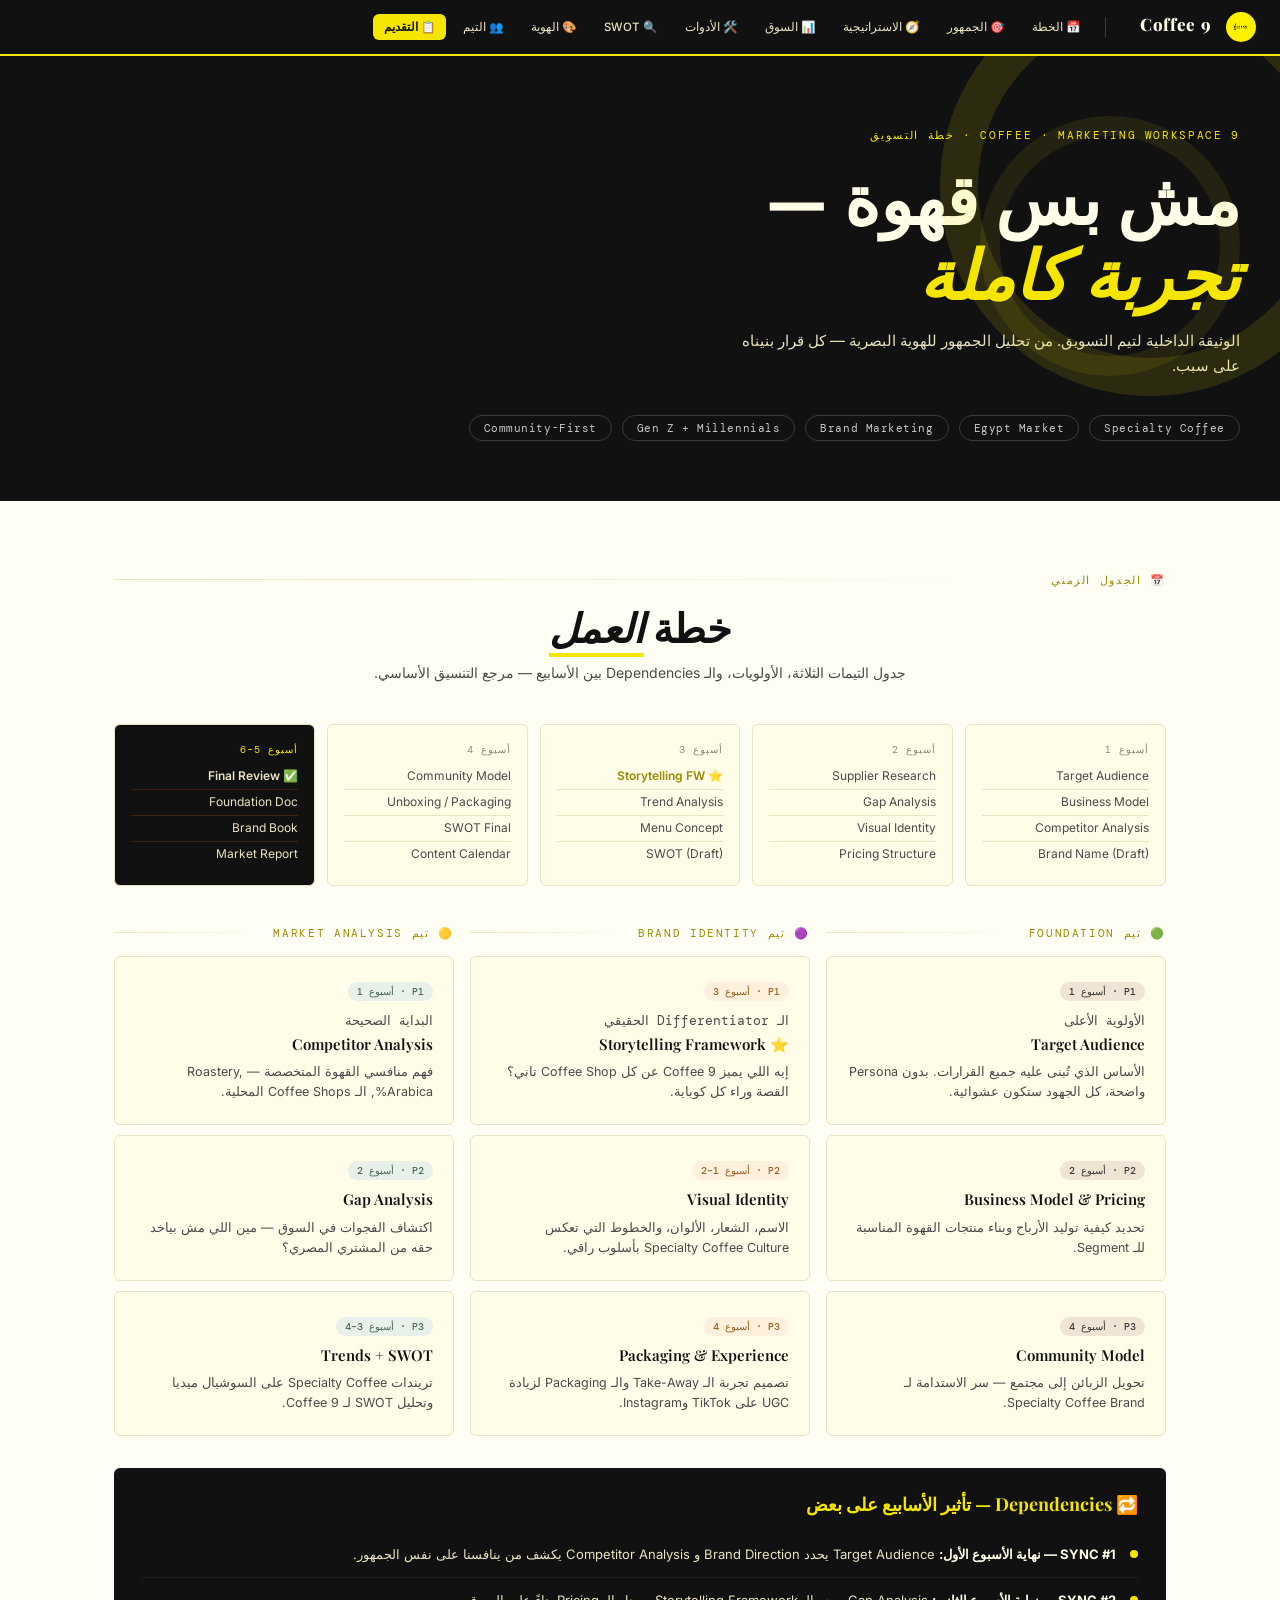
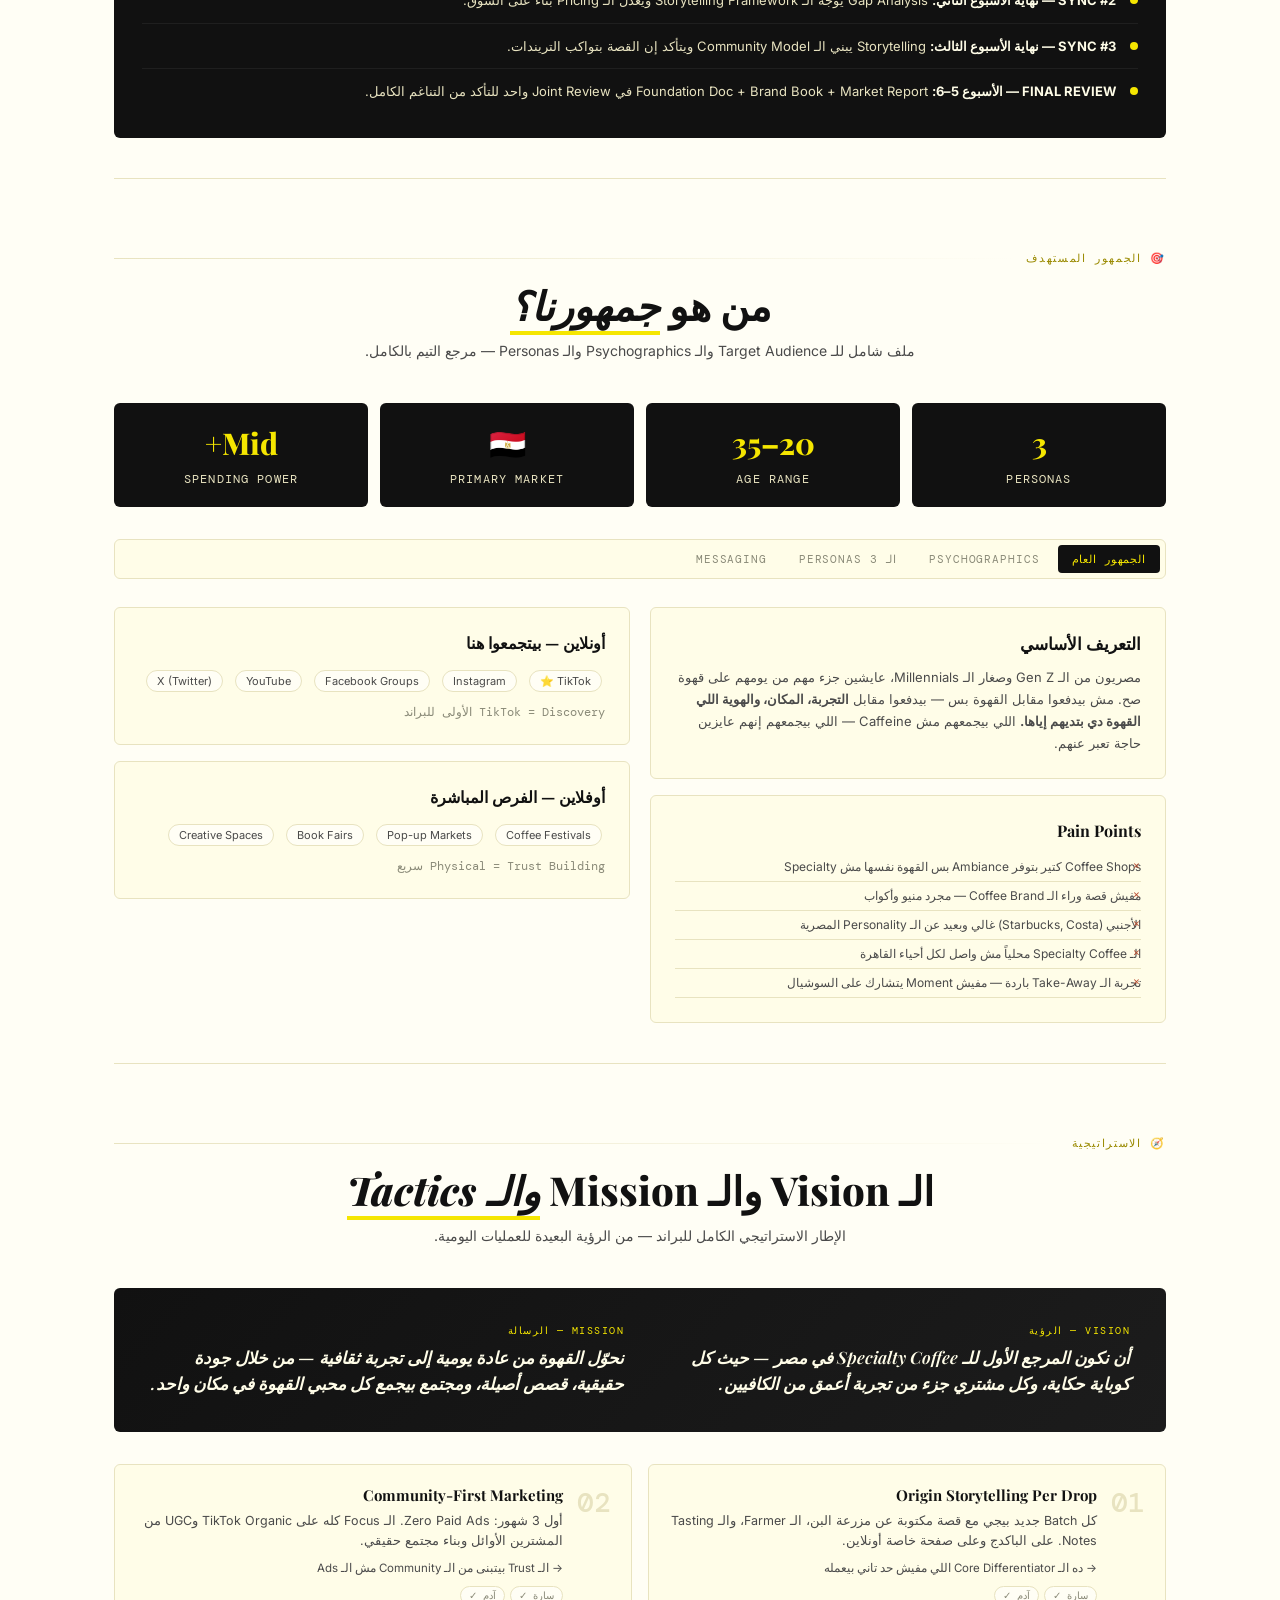
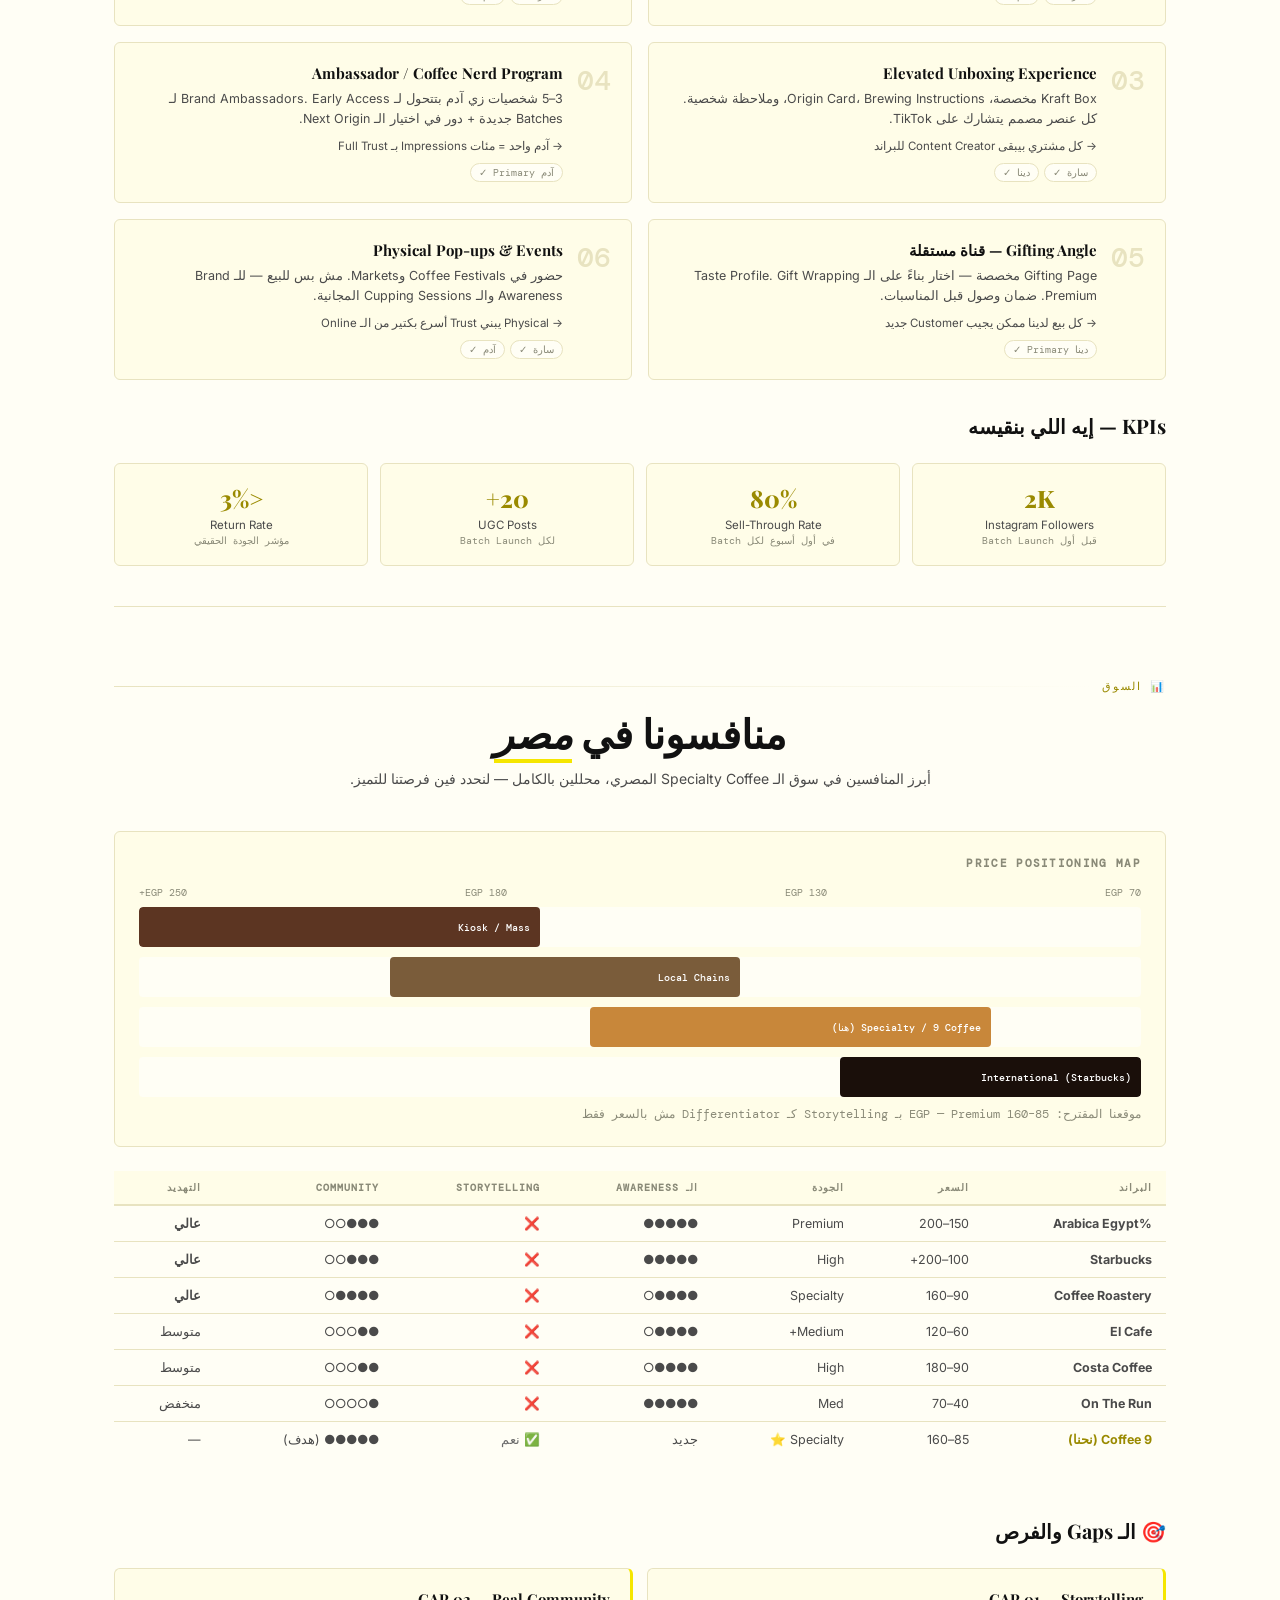
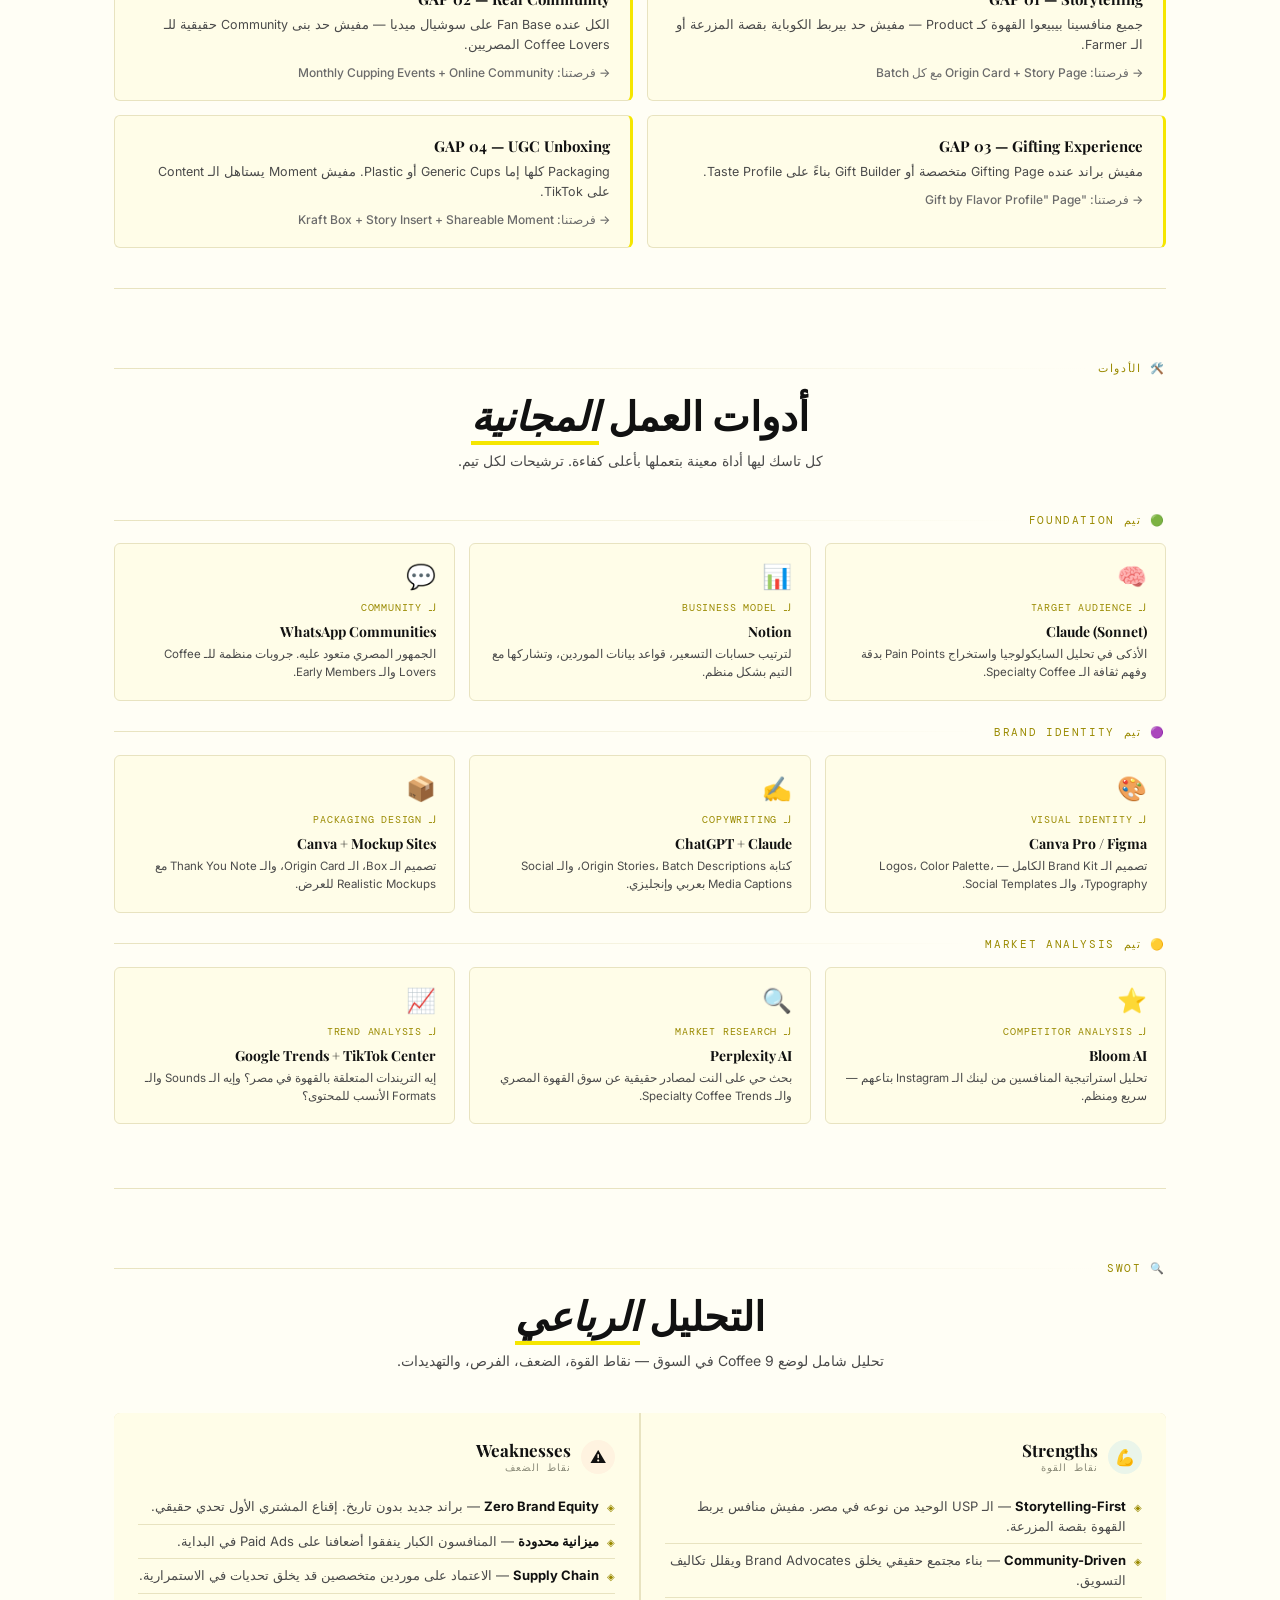
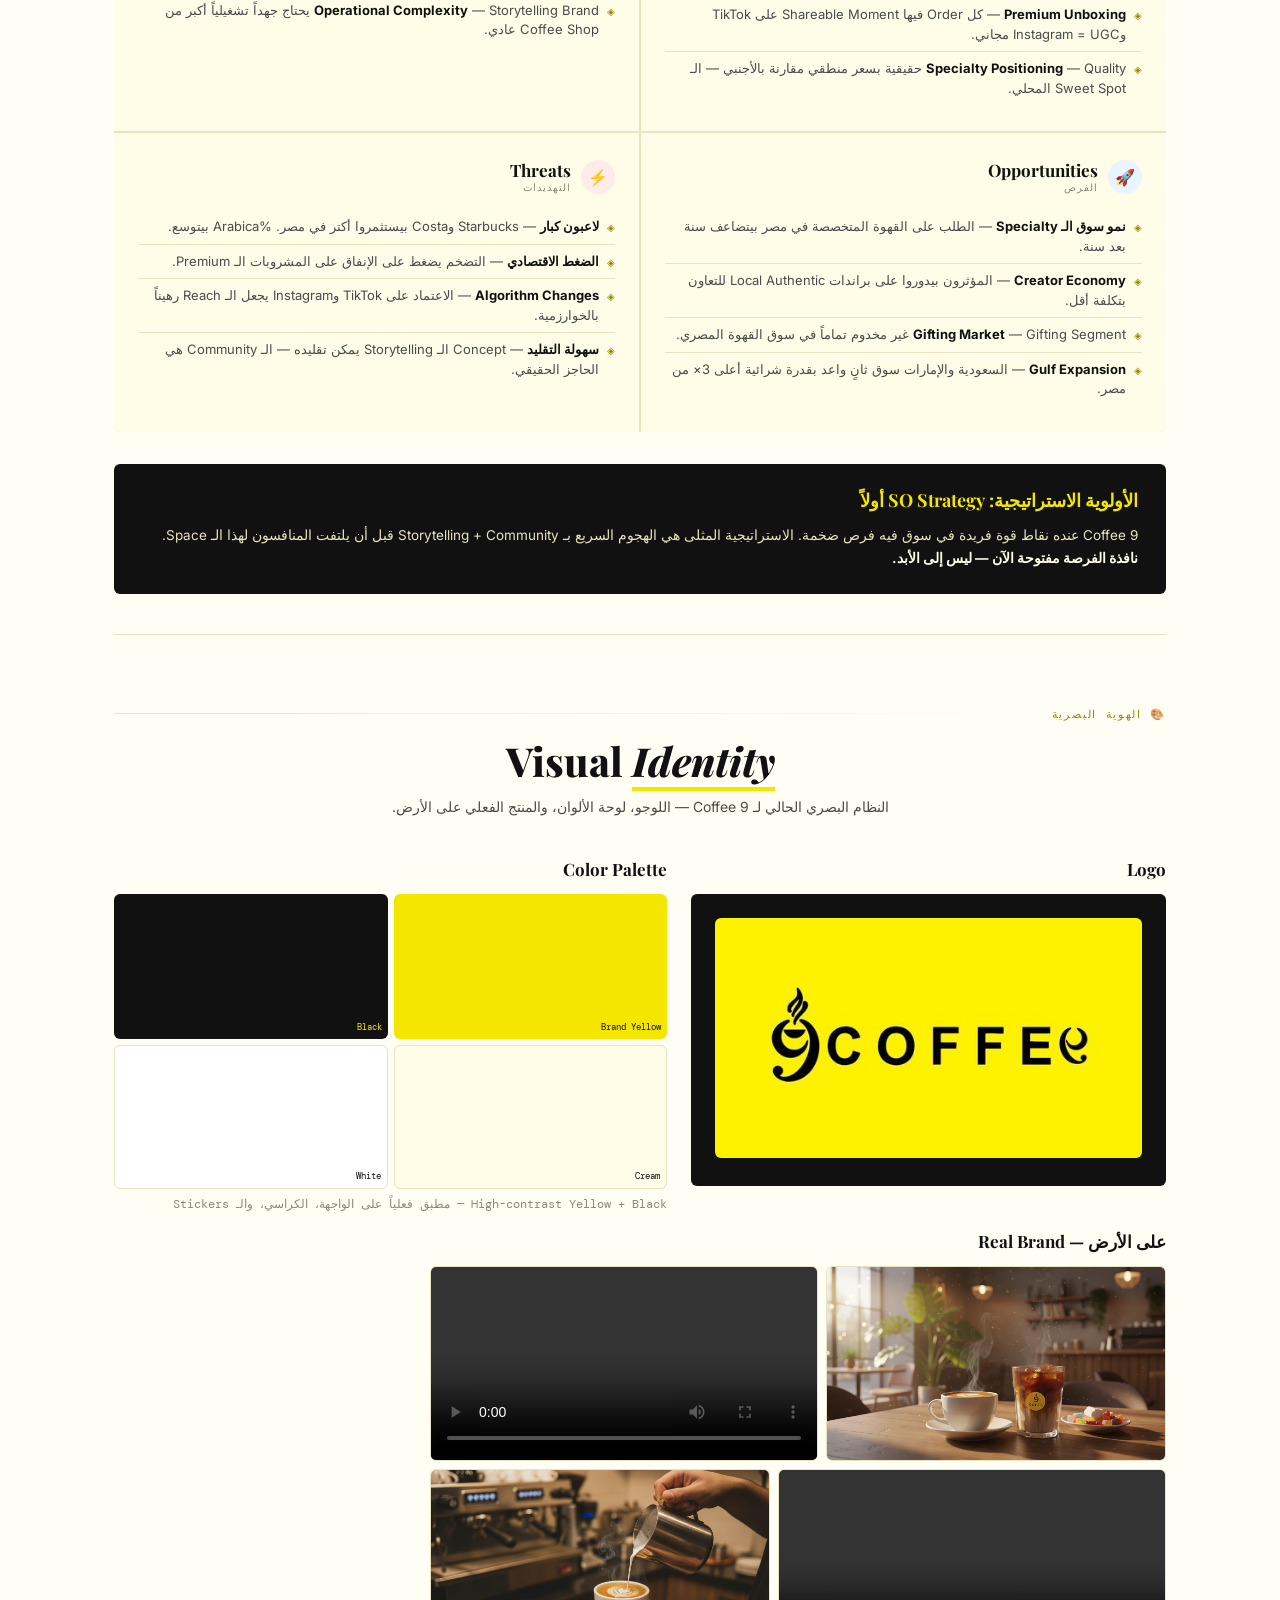
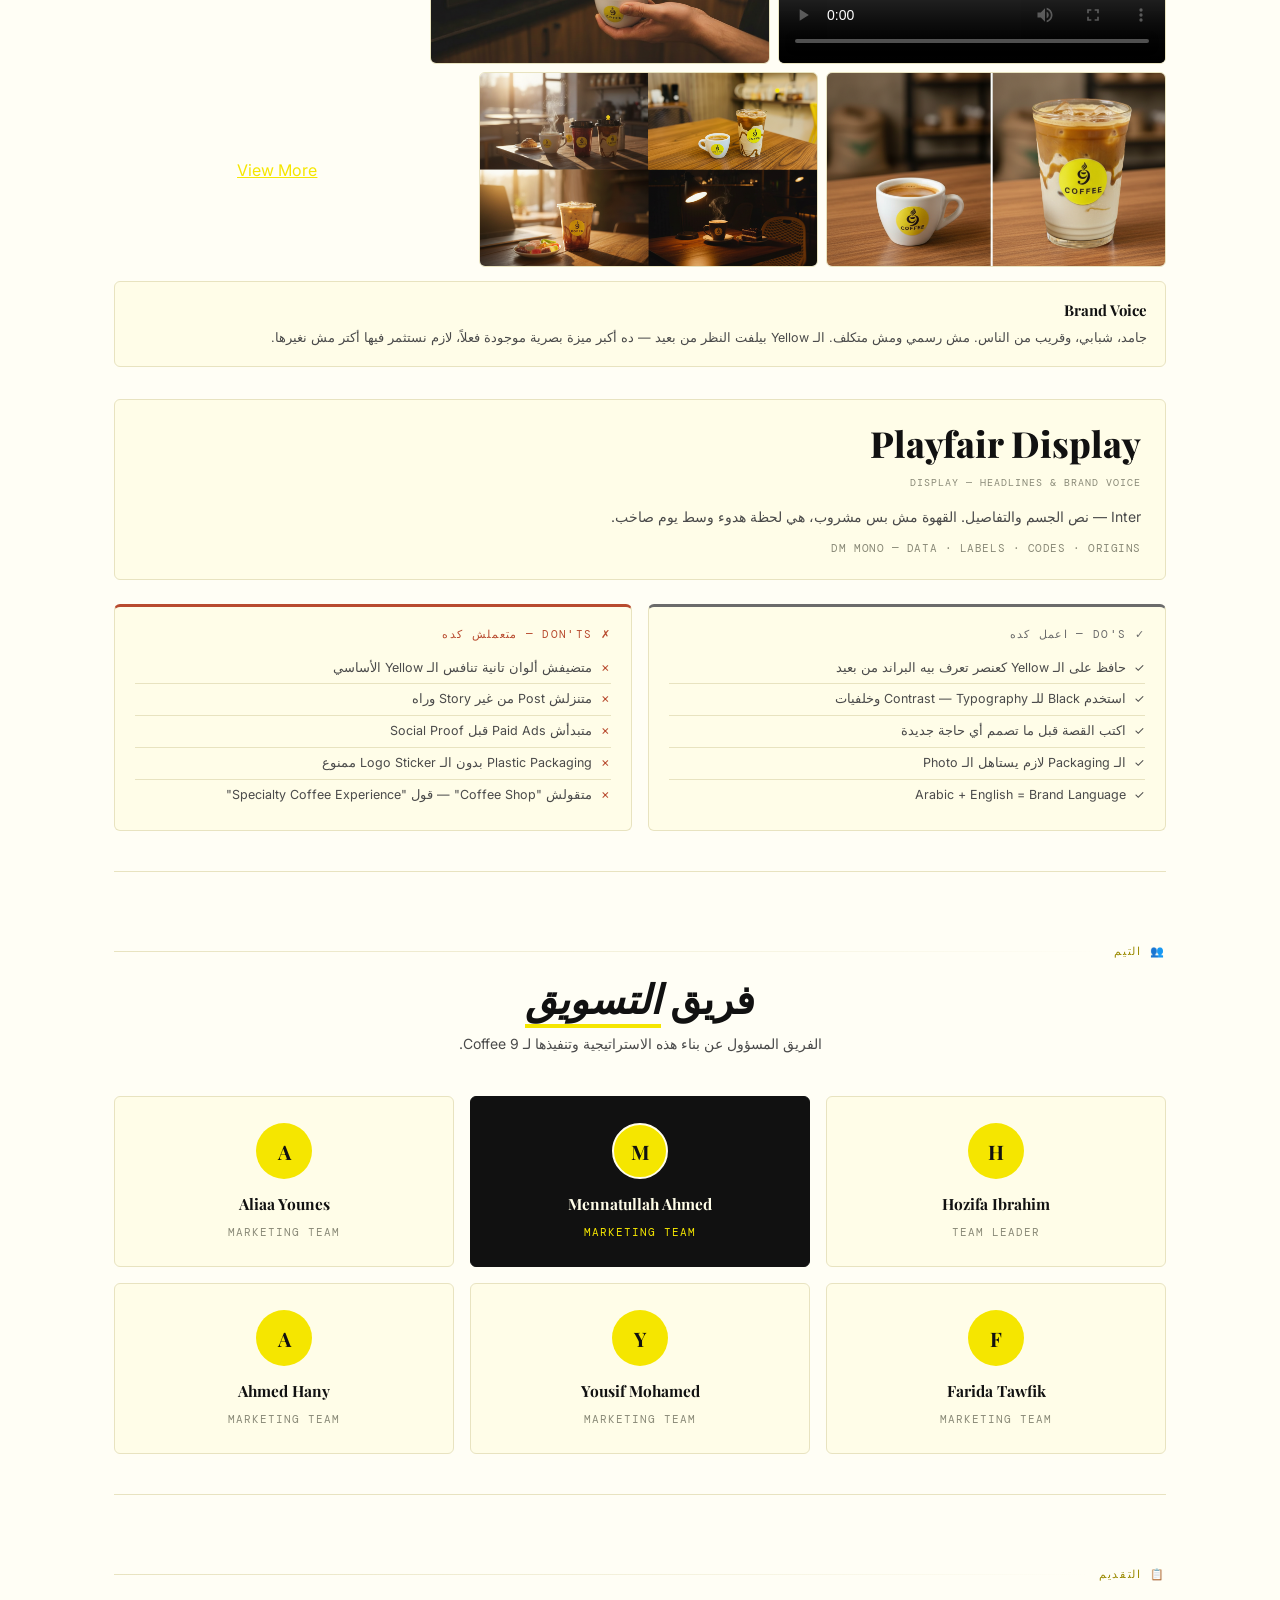
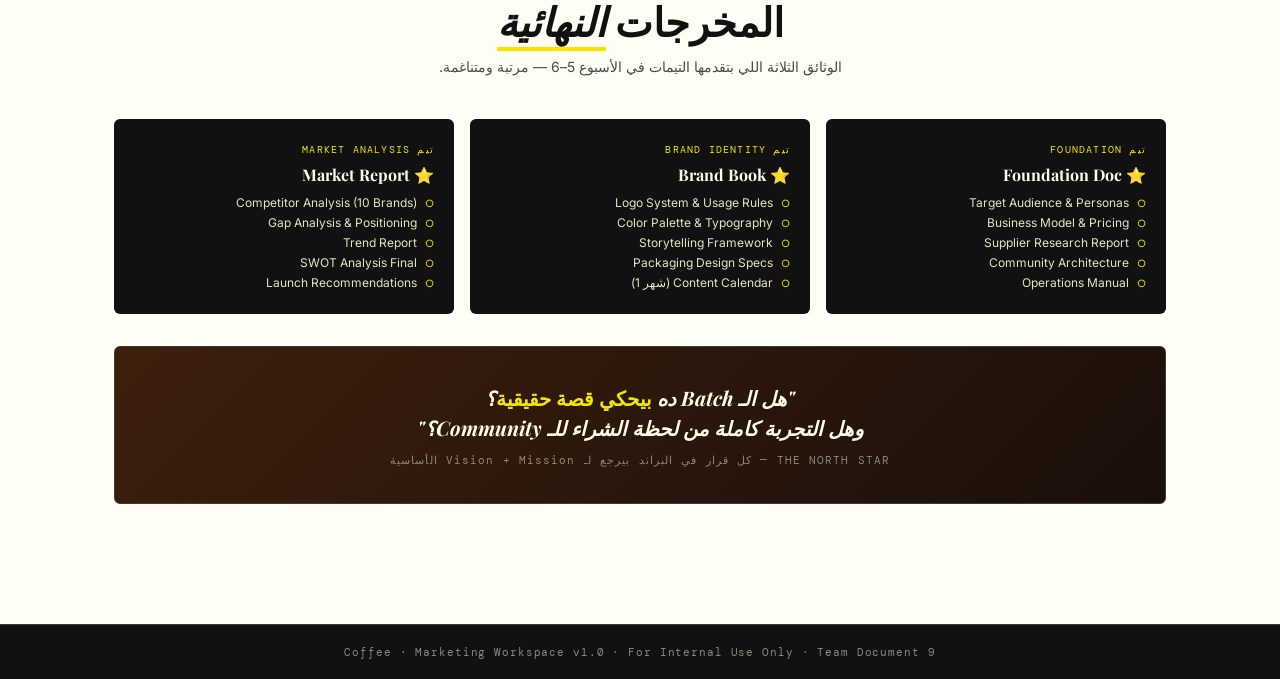
==== commit cc103bd9: "Update index.html" ====
--- a/index.html
+++ b/index.html
@@ -1,2265 +1,1343 @@
 <!DOCTYPE html>
 <html lang="ar" dir="rtl">
+
 <head>
-<meta charset="UTF-8">
-<meta name="viewport" content="width=device-width, initial-scale=1.0, maximum-scale=1.0, user-scalable=no">
-<title>9 Coffee — Workspace</title>
-<link href="https://fonts.googleapis.com/css2?family=Playfair+Display:ital,wght@0,400;0,600;0,800;1,400&family=Inter:wght@300;400;500;600&family=DM+Mono:wght@400;500&display=swap" rel="stylesheet">
-<style>
-  /* ─── TOKENS — REAL 9 COFFEE BRAND (yellow/black) ─── */
-  :root {
-    --espresso:   #111111;
-    --roast:      #1c1c1c;
-    --bark:       #3a3a3a;
-    --amber:      #f5e600;
-    --honey:      #fff04d;
-    --cream:      #fffde8;
-    --foam:       #fffef5;
-    --sage:       #6b6b6b;
-    --sage-light: #c9c9c9;
-    --mist:       #e8e3c0;
-    --text-main:  #111111;
-    --text-soft:  #4a4a4a;
-    --text-ghost: #8a8a78;
-    --amber-text: #9a8a00;
-
-    --nav-h: 56px;
-    --r: 6px;
-    --transition: 0.25s ease;
-  }
-
-  *, *::before, *::after { box-sizing: border-box; margin: 0; padding: 0; }
-
-  html { scroll-behavior: smooth; }
-
-  body {
-    font-family: 'Inter', sans-serif;
-    background: var(--foam);
-    color: var(--text-main);
-    min-height: 100vh;
-    overflow-x: hidden;
-  }
-
-  /* ─── NAV ─── */
-  nav {
-    position: sticky; top: 0; z-index: 100;
-    background: var(--espresso);
-    height: var(--nav-h);
-    display: flex; align-items: center;
-    padding: 0 24px;
-    gap: 6px;
-    overflow-x: auto;
-    scrollbar-width: none;
-    border-bottom: 2px solid var(--amber);
-  }
-  nav::-webkit-scrollbar { display: none; }
-
-  .nav-logo {
-    font-family: 'Playfair Display', serif;
-    font-size: 17px;
-    font-weight: 800;
-    color: var(--amber);
-    letter-spacing: 0.04em;
-    white-space: nowrap;
-    margin-left: 20px;
-    flex-shrink: 0;
-  }
-  .nav-logo span { color: var(--cream); }
-
-  .nav-divider {
-    width: 1px; height: 20px;
-    background: var(--bark);
-    margin: 0 8px;
-    flex-shrink: 0;
-  }
-
-  nav a {
-    font-size: 11.5px;
-    font-weight: 500;
-    color: var(--mist);
-    text-decoration: none;
-    white-space: nowrap;
-    padding: 6px 11px;
-    border-radius: var(--r);
-    transition: background var(--transition), color var(--transition);
-    flex-shrink: 0;
-  }
-  nav a:hover { background: var(--bark); color: var(--cream); }
-  nav a.active { background: var(--amber); color: var(--espresso); font-weight: 600; }
-
-  /* ─── HERO ─── */
-  .hero {
-    position: relative;
-    background: var(--espresso);
-    padding: 72px 40px 60px;
-    overflow: hidden;
-  }
-
-  /* coffee ring watermark — the signature element */
-  .hero::before {
-    content: '';
-    position: absolute;
-    right: -80px; top: -80px;
-    width: 420px; height: 420px;
-    border-radius: 50%;
-    border: 38px solid rgba(245,230,0,0.12);
-    pointer-events: none;
-  }
-  .hero::after {
-    content: '';
-    position: absolute;
-    right: 40px; top: 60px;
-    width: 260px; height: 260px;
-    border-radius: 50%;
-    border: 20px solid rgba(245,230,0,0.08);
-    pointer-events: none;
-  }
-
-  .hero-eyebrow {
-    font-family: 'DM Mono', monospace;
-    font-size: 11px;
-    letter-spacing: 0.15em;
-    color: var(--amber);
-    text-transform: uppercase;
-    margin-bottom: 18px;
-  }
-
-  .hero h1 {
-    font-family: 'Playfair Display', serif;
-    font-size: clamp(38px, 6vw, 68px);
-    font-weight: 800;
-    color: var(--cream);
-    line-height: 1.1;
-    max-width: 700px;
-    margin-bottom: 18px;
-  }
-  .hero h1 em {
-    font-style: italic;
-    color: var(--amber);
-  }
-
-  .hero-sub {
-    font-size: 15px;
-    color: var(--mist);
-    line-height: 1.7;
-    max-width: 520px;
-    margin-bottom: 36px;
-  }
-
-  .hero-tags {
-    display: flex; flex-wrap: wrap; gap: 10px;
-  }
-  .hero-tag {
-    font-family: 'DM Mono', monospace;
-    font-size: 11px;
-    padding: 5px 14px;
-    border: 1px solid var(--bark);
-    border-radius: 20px;
-    color: var(--sage-light);
-    letter-spacing: 0.05em;
-  }
-
-  /* ─── STEAM ANIMATION ─── */
-  @keyframes steam {
-    0%   { transform: translateY(0) scaleX(1); opacity: 0.7; }
-    50%  { transform: translateY(-18px) scaleX(1.15); opacity: 0.4; }
-    100% { transform: translateY(-32px) scaleX(0.9); opacity: 0; }
-  }
-  .steam-wrap {
-    position: absolute;
-    right: 140px; bottom: 30px;
-    display: flex; gap: 8px;
-    align-items: flex-end;
-  }
-  @media (max-width: 700px) { .steam-wrap { display: none; } }
-
-  .steam-line {
-    width: 3px;
-    border-radius: 3px;
-    background: linear-gradient(to top, var(--amber), transparent);
-    animation: steam 2.6s ease-in-out infinite;
-  }
-  .steam-line:nth-child(1) { height: 28px; animation-delay: 0s; }
-  .steam-line:nth-child(2) { height: 22px; animation-delay: 0.5s; }
-  .steam-line:nth-child(3) { height: 30px; animation-delay: 1.0s; }
-
-  .cup-icon {
-    font-size: 48px;
-    line-height: 1;
-    filter: drop-shadow(0 2px 8px rgba(245,230,0,0.35));
-  }
-
-  /* ─── MAIN LAYOUT ─── */
-  main {
-    max-width: 1100px;
-    margin: 0 auto;
-    padding: 0 24px 80px;
-  }
-
-  /* ─── SECTION ─── */
-  .section {
-    padding: 72px 0 40px;
-    border-bottom: 1px solid var(--mist);
-  }
-  .section:last-child { border-bottom: none; }
-
-  .section-eyebrow {
-    font-family: 'DM Mono', monospace;
-    font-size: 11px;
-    letter-spacing: 0.15em;
-    color: var(--amber-text);
-    text-transform: uppercase;
-    margin-bottom: 16px;
-    display: flex; align-items: center; gap: 10px;
-  }
-  .section-eyebrow::after {
-    content: '';
-    flex: 1;
-    height: 1px;
-    background: linear-gradient(to right, var(--mist), transparent);
-  }
-
-  .section-title {
-    font-family: 'Playfair Display', serif;
-    font-size: clamp(26px, 4vw, 40px);
-    font-weight: 800;
-    line-height: 1.2;
-    color: var(--espresso);
-    margin-bottom: 10px;
-  }
-  .section-title em {
-    font-style: italic;
-    color: var(--espresso);
-    background: linear-gradient(to right, transparent, var(--amber) 0%, var(--amber) 100%);
-    background: none;
-    border-bottom: 4px solid var(--amber);
-  }
-
-  .section-sub {
-    font-size: 14px;
-    color: var(--text-soft);
-    line-height: 1.7;
-    margin-bottom: 40px;
-    max-width: 620px;
-  }
-
-  /* ─── TIMELINE ─── */
-  .timeline-grid {
-    display: grid;
-    grid-template-columns: repeat(5, 1fr);
-    gap: 12px;
-    margin-bottom: 40px;
-  }
-  @media (max-width: 700px) {
-    .timeline-grid { grid-template-columns: 1fr 1fr; }
-  }
-
-  .timeline-col {
-    background: var(--cream);
-    border-radius: var(--r);
-    padding: 18px 16px;
-    border: 1px solid var(--mist);
-    transition: border-color var(--transition);
-  }
-  .timeline-col:hover { border-color: var(--amber); }
-
-  .timeline-week {
-    font-family: 'DM Mono', monospace;
-    font-size: 10px;
-    color: var(--text-ghost);
-    text-transform: uppercase;
-    letter-spacing: 0.1em;
-    margin-bottom: 8px;
-  }
-
-  .timeline-tasks { list-style: none; }
-  .timeline-tasks li {
-    font-size: 12px;
-    color: var(--text-soft);
-    padding: 4px 0;
-    border-bottom: 1px solid var(--mist);
-    line-height: 1.4;
-  }
-  .timeline-tasks li:last-child { border-bottom: none; }
-  .timeline-tasks li.star {
-    color: var(--amber-text);
-    font-weight: 600;
-  }
-
-  /* ─── TEAM PRIORITIES ─── */
-  .priorities-grid {
-    display: grid;
-    grid-template-columns: 1fr 1fr 1fr;
-    gap: 16px;
-    margin-bottom: 32px;
-  }
-  @media (max-width: 750px) {
-    .priorities-grid { grid-template-columns: 1fr; }
-  }
-
-  .priority-card {
-    background: var(--cream);
-    border-radius: var(--r);
-    padding: 22px 20px;
-    border: 1px solid var(--mist);
-    transition: transform var(--transition), box-shadow var(--transition);
-  }
-  .priority-card:hover {
-    transform: translateY(-2px);
-    box-shadow: 0 8px 24px rgba(26,15,10,0.08);
-  }
-
-  .priority-badge {
-    font-family: 'DM Mono', monospace;
-    font-size: 10px;
-    font-weight: 500;
-    padding: 3px 9px;
-    border-radius: 12px;
-    display: inline-block;
-    margin-bottom: 10px;
-  }
-  .badge-brown  { background: #f0e4d4; color: var(--bark); }
-  .badge-amber  { background: #fdf0dc; color: #9a6120; }
-  .badge-sage   { background: #e8f0ea; color: #4a6a50; }
-
-  .priority-num {
-    font-family: 'DM Mono', monospace;
-    font-size: 11px;
-    color: var(--text-ghost);
-    margin-bottom: 4px;
-  }
-
-  .priority-card h3 {
-    font-family: 'Playfair Display', serif;
-    font-size: 15px;
-    font-weight: 600;
-    color: var(--espresso);
-    margin-bottom: 8px;
-    line-height: 1.3;
-  }
-
-  .priority-card p {
-    font-size: 12.5px;
-    color: var(--text-soft);
-    line-height: 1.6;
-  }
-
-  /* ─── SYNC CHAIN ─── */
-  .sync-chain {
-    background: var(--espresso);
-    border-radius: var(--r);
-    padding: 24px 28px;
-    color: var(--cream);
-    margin-top: 24px;
-  }
-  .sync-chain h3 {
-    font-family: 'Playfair Display', serif;
-    font-size: 18px;
-    font-weight: 700;
-    color: var(--amber);
-    margin-bottom: 16px;
-  }
-  .sync-item {
-    display: flex; align-items: flex-start; gap: 14px;
-    padding: 12px 0;
-    border-bottom: 1px solid rgba(255,255,255,0.06);
-  }
-  .sync-item:last-child { border-bottom: none; }
-  .sync-dot {
-    width: 8px; height: 8px;
-    border-radius: 50%;
-    background: var(--amber);
-    flex-shrink: 0;
-    margin-top: 6px;
-  }
-  .sync-item p { font-size: 13px; color: var(--mist); line-height: 1.6; }
-  .sync-item strong { color: var(--cream); }
-
-  /* ─── AUDIENCE ─── */
-  .audience-header {
-    display: grid;
-    grid-template-columns: 1fr 1fr 1fr 1fr;
-    gap: 12px;
-    margin-bottom: 32px;
-  }
-  @media (max-width: 700px) {
-    .audience-header { grid-template-columns: 1fr 1fr; }
-  }
-
-  .stat-box {
-    background: var(--espresso);
-    border-radius: var(--r);
-    padding: 20px 18px;
-    text-align: center;
-  }
-  .stat-num {
-    font-family: 'Playfair Display', serif;
-    font-size: 30px;
-    font-weight: 800;
-    color: var(--amber);
-    display: block;
-    margin-bottom: 4px;
-  }
-  .stat-label {
-    font-size: 11.5px;
-    color: var(--mist);
-    font-family: 'DM Mono', monospace;
-    text-transform: uppercase;
-    letter-spacing: 0.1em;
-  }
-
-  /* ─── PERSONA CARDS ─── */
-  .personas-grid {
-    display: grid;
-    grid-template-columns: 1fr 1fr 1fr;
-    gap: 18px;
-    margin-bottom: 32px;
-  }
-  @media (max-width: 750px) {
-    .personas-grid { grid-template-columns: 1fr; }
-  }
-
-  .persona-card {
-    background: var(--cream);
-    border-radius: var(--r);
-    border: 1px solid var(--mist);
-    overflow: hidden;
-    transition: box-shadow var(--transition);
-  }
-  .persona-card:hover {
-    box-shadow: 0 10px 30px rgba(26,15,10,0.10);
-  }
-
-  .persona-header {
-    padding: 20px 20px 14px;
-    border-bottom: 1px solid var(--mist);
-    background: var(--espresso);
-    color: var(--cream);
-  }
-  .persona-avatar {
-    width: 48px; height: 48px;
-    border-radius: 50%;
-    background: var(--bark);
-    display: flex; align-items: center; justify-content: center;
-    font-size: 22px;
-    margin-bottom: 12px;
-    border: 2px solid var(--amber);
-  }
-  .persona-name {
-    font-family: 'Playfair Display', serif;
-    font-size: 18px;
-    font-weight: 700;
-    color: var(--cream);
-  }
-  .persona-tagline {
-    font-size: 11px;
-    color: var(--mist);
-    font-family: 'DM Mono', monospace;
-    margin-top: 4px;
-  }
-  .persona-badge {
-    display: inline-block;
-    margin-top: 8px;
-    font-size: 10px;
-    padding: 2px 8px;
-    border-radius: 10px;
-    background: var(--amber);
-    color: var(--espresso);
-    font-weight: 600;
-    font-family: 'DM Mono', monospace;
-    letter-spacing: 0.05em;
-  }
-
-  .persona-body { padding: 18px 20px; }
-  .persona-meta {
-    display: grid;
-    grid-template-columns: 1fr 1fr;
-    gap: 8px;
-    margin-bottom: 14px;
-  }
-  .meta-item { text-align: center; }
-  .meta-val {
-    font-family: 'Playfair Display', serif;
-    font-size: 20px;
-    font-weight: 700;
-    color: var(--espresso);
-    display: block;
-  }
-  .meta-key {
-    font-size: 10px;
-    color: var(--text-ghost);
-    font-family: 'DM Mono', monospace;
-    text-transform: uppercase;
-  }
-
-  .persona-about {
-    font-size: 12.5px;
-    color: var(--text-soft);
-    line-height: 1.65;
-    margin-bottom: 14px;
-  }
-
-  .pain-list { list-style: none; }
-  .pain-list li {
-    font-size: 12px;
-    color: var(--text-soft);
-    padding: 5px 0 5px 16px;
-    position: relative;
-    border-bottom: 1px solid var(--mist);
-    line-height: 1.5;
-  }
-  .pain-list li::before {
-    content: '✗';
-    position: absolute;
-    right: -16px; left: 0;
-    font-size: 10px;
-    color: #b84b2f;
-  }
-  [dir="rtl"] .pain-list li::before { right: 0; left: auto; }
-
-  .trigger-box {
-    background: var(--espresso);
-    border-radius: 4px;
-    padding: 12px 14px;
-    margin-top: 12px;
-  }
-  .trigger-box p {
-    font-size: 12px;
-    color: var(--mist);
-    line-height: 1.6;
-    font-style: italic;
-  }
-  .trigger-label {
-    font-family: 'DM Mono', monospace;
-    font-size: 9px;
-    color: var(--amber);
-    letter-spacing: 0.12em;
-    text-transform: uppercase;
-    margin-bottom: 5px;
-  }
-
-  /* ─── BARS ─── */
-  .bar-row {
-    display: flex;
-    align-items: center;
-    gap: 12px;
-    margin-bottom: 8px;
-  }
-  .bar-label { font-size: 11.5px; color: var(--text-soft); min-width: 110px; }
-  .bar-track {
-    flex: 1;
-    height: 6px;
-    background: var(--mist);
-    border-radius: 3px;
-    overflow: hidden;
-  }
-  .bar-fill {
-    height: 100%;
-    background: linear-gradient(to right, var(--amber), var(--honey));
-    border-radius: 3px;
-  }
-
-  /* ─── STRATEGY ─── */
-  .tactic-grid {
-    display: grid;
-    grid-template-columns: 1fr 1fr;
-    gap: 16px;
-    margin-bottom: 32px;
-  }
-  @media (max-width: 700px) {
-    .tactic-grid { grid-template-columns: 1fr; }
-  }
-
-  .tactic-card {
-    background: var(--cream);
-    border-radius: var(--r);
-    padding: 20px 20px;
-    border: 1px solid var(--mist);
-    display: flex; gap: 14px;
-    transition: border-color var(--transition);
-  }
-  .tactic-card:hover { border-color: var(--amber); }
-
-  .tactic-num {
-    font-family: 'DM Mono', monospace;
-    font-size: 28px;
-    font-weight: 500;
-    color: var(--mist);
-    flex-shrink: 0;
-    line-height: 1;
-    padding-top: 4px;
-  }
-
-  .tactic-card h3 {
-    font-family: 'Playfair Display', serif;
-    font-size: 15px;
-    font-weight: 700;
-    color: var(--espresso);
-    margin-bottom: 6px;
-  }
-  .tactic-card p {
-    font-size: 12.5px;
-    color: var(--text-soft);
-    line-height: 1.6;
-    margin-bottom: 8px;
-  }
-  .tactic-tags {
-    display: flex; flex-wrap: wrap; gap: 5px;
-  }
-  .tactic-tag {
-    font-family: 'DM Mono', monospace;
-    font-size: 10px;
-    padding: 2px 8px;
-    background: var(--foam);
-    border: 1px solid var(--mist);
-    border-radius: 10px;
-    color: var(--text-ghost);
-  }
-
-  /* ─── VISION MISSION STRIP ─── */
-  .vision-strip {
-    background: linear-gradient(135deg, var(--espresso) 0%, var(--roast) 100%);
-    border-radius: var(--r);
-    padding: 36px 36px;
-    display: grid;
-    grid-template-columns: 1fr 1fr;
-    gap: 32px;
-    margin-bottom: 32px;
-  }
-  @media (max-width: 700px) {
-    .vision-strip { grid-template-columns: 1fr; }
-  }
-
-  .vision-block label {
-    font-family: 'DM Mono', monospace;
-    font-size: 10px;
-    text-transform: uppercase;
-    letter-spacing: 0.15em;
-    color: var(--amber);
-    display: block;
-    margin-bottom: 8px;
-  }
-  .vision-block p {
-    font-family: 'Playfair Display', serif;
-    font-size: 17px;
-    font-weight: 600;
-    color: var(--cream);
-    line-height: 1.5;
-    font-style: italic;
-  }
-
-  .kpi-grid {
-    display: grid;
-    grid-template-columns: repeat(4, 1fr);
-    gap: 12px;
-    margin-top: 24px;
-  }
-  @media (max-width: 700px) {
-    .kpi-grid { grid-template-columns: 1fr 1fr; }
-  }
-
-  .kpi-box {
-    background: var(--cream);
-    border-radius: var(--r);
-    padding: 18px 14px;
-    border: 1px solid var(--mist);
-    text-align: center;
-  }
-  .kpi-target {
-    font-family: 'Playfair Display', serif;
-    font-size: 24px;
-    font-weight: 800;
-    color: var(--amber-text);
-    display: block;
-    margin-bottom: 4px;
-  }
-  .kpi-name {
-    font-size: 11.5px;
-    color: var(--text-soft);
-    margin-bottom: 2px;
-  }
-  .kpi-detail {
-    font-family: 'DM Mono', monospace;
-    font-size: 10px;
-    color: var(--text-ghost);
-  }
-
-  /* ─── MARKET ─── */
-  .competitor-table {
-    width: 100%;
-    border-collapse: collapse;
-    margin-bottom: 32px;
-    font-size: 12.5px;
-  }
-  .competitor-table th {
-    font-family: 'DM Mono', monospace;
-    font-size: 10px;
-    text-transform: uppercase;
-    letter-spacing: 0.1em;
-    color: var(--text-ghost);
-    text-align: right;
-    padding: 10px 14px;
-    background: var(--cream);
-    border-bottom: 2px solid var(--mist);
-  }
-  .competitor-table td {
-    padding: 10px 14px;
-    border-bottom: 1px solid var(--mist);
-    vertical-align: top;
-    color: var(--text-soft);
-  }
-  .competitor-table tr:last-child td { border-bottom: none; }
-  .competitor-table tr:hover td { background: #fdf5ec; }
-  .threat-high   { color: #b84b2f; font-weight: 600; }
-  .threat-med    { color: #9a6120; font-weight: 500; }
-  .threat-low    { color: var(--sage); }
-  .check-no  { color: #b84b2f; }
-  .check-yes { color: var(--sage); }
-
-  .price-map {
-    background: var(--cream);
-    border-radius: var(--r);
-    padding: 24px;
-    border: 1px solid var(--mist);
-    margin-bottom: 24px;
-    position: relative;
-    overflow: hidden;
-  }
-  .price-map h3 {
-    font-family: 'DM Mono', monospace;
-    font-size: 11px;
-    text-transform: uppercase;
-    letter-spacing: 0.12em;
-    color: var(--text-ghost);
-    margin-bottom: 16px;
-  }
-  .price-track {
-    position: relative;
-    height: 40px;
-    background: var(--foam);
-    border-radius: 4px;
-    margin-bottom: 10px;
-    overflow: hidden;
-  }
-  .price-bar {
-    position: absolute;
-    height: 100%;
-    border-radius: 4px;
-    display: flex; align-items: center;
-    padding: 0 10px;
-    font-family: 'DM Mono', monospace;
-    font-size: 10px;
-    font-weight: 500;
-    white-space: nowrap;
-    color: white;
-  }
-
-  /* ─── GAPS ─── */
-  .gap-grid {
-    display: grid;
-    grid-template-columns: 1fr 1fr;
-    gap: 14px;
-    margin-top: 24px;
-  }
-  @media (max-width: 700px) {
-    .gap-grid { grid-template-columns: 1fr; }
-  }
-
-  .gap-card {
-    background: var(--cream);
-    border-radius: var(--r);
-    padding: 20px 20px;
-    border: 1px solid var(--mist);
-    border-right: 3px solid var(--amber);
-  }
-  .gap-card h3 {
-    font-family: 'Playfair Display', serif;
-    font-size: 15px;
-    font-weight: 700;
-    color: var(--espresso);
-    margin-bottom: 6px;
-  }
-  .gap-card p {
-    font-size: 12.5px;
-    color: var(--text-soft);
-    line-height: 1.6;
-    margin-bottom: 10px;
-  }
-  .gap-opps {
-    font-size: 12px;
-    color: var(--sage);
-    font-weight: 500;
-  }
-  .gap-opps::before { content: '→ '; }
-
-  /* ─── SWOT ─── */
-  .swot-grid {
-    display: grid;
-    grid-template-columns: 1fr 1fr;
-    gap: 2px;
-    background: var(--mist);
-    border-radius: var(--r);
-    overflow: hidden;
-    margin-bottom: 32px;
-  }
-
-  .swot-cell {
-    background: var(--cream);
-    padding: 26px 24px;
-  }
-
-  .swot-header {
-    display: flex; align-items: center; gap: 10px;
-    margin-bottom: 16px;
-  }
-  .swot-icon {
-    width: 34px; height: 34px;
-    border-radius: 50%;
-    display: flex; align-items: center; justify-content: center;
-    font-size: 16px;
-    flex-shrink: 0;
-  }
-  .icon-s { background: #eaf5ea; }
-  .icon-w { background: #fff3e0; }
-  .icon-o { background: #e8f5ff; }
-  .icon-t { background: #fdecea; }
-
-  .swot-label {
-    font-family: 'Playfair Display', serif;
-    font-size: 17px;
-    font-weight: 700;
-    color: var(--espresso);
-  }
-  .swot-sub {
-    font-family: 'DM Mono', monospace;
-    font-size: 10px;
-    color: var(--text-ghost);
-    text-transform: uppercase;
-    letter-spacing: 0.1em;
-  }
-
-  .swot-list { list-style: none; }
-  .swot-list li {
-    font-size: 13px;
-    color: var(--text-soft);
-    padding: 7px 0;
-    border-bottom: 1px solid var(--mist);
-    line-height: 1.5;
-    display: flex; gap: 8px;
-  }
-  .swot-list li:last-child { border-bottom: none; }
-  .swot-list li strong { color: var(--espresso); }
-  .swot-bullet {
-    flex-shrink: 0;
-    font-size: 10px;
-    margin-top: 3px;
-    color: var(--amber-text);
-  }
-
-  /* ─── IDENTITY ─── */
-  .identity-grid {
-    display: grid;
-    grid-template-columns: 1fr 1fr;
-    gap: 24px;
-    margin-bottom: 32px;
-  }
-  @media (max-width: 700px) {
-    .identity-grid { grid-template-columns: 1fr; }
-  }
-
-  .palette-row {
-    display: flex; gap: 6px; flex-wrap: wrap;
-    margin-bottom: 24px;
-  }
-  .swatch {
-    flex: 1;
-    min-width: 60px;
-    height: 70px;
-    border-radius: var(--r);
-    display: flex; align-items: flex-end;
-    padding: 6px;
-    font-family: 'DM Mono', monospace;
-    font-size: 9px;
-    transition: transform var(--transition);
-  }
-  .swatch:hover { transform: scaleY(1.05); }
-
-  .type-specimen {
-    background: var(--cream);
-    border-radius: var(--r);
-    padding: 24px;
-    border: 1px solid var(--mist);
-  }
-  .specimen-display {
-    font-family: 'Playfair Display', serif;
-    font-size: 36px;
-    font-weight: 800;
-    color: var(--espresso);
-    line-height: 1.1;
-    margin-bottom: 12px;
-  }
-  .specimen-body {
-    font-family: 'Inter', sans-serif;
-    font-size: 14px;
-    color: var(--text-soft);
-    line-height: 1.7;
-    margin-bottom: 12px;
-  }
-  .specimen-mono {
-    font-family: 'DM Mono', monospace;
-    font-size: 11px;
-    color: var(--text-ghost);
-    letter-spacing: 0.05em;
-  }
-
-  .dos-donts {
-    display: grid;
-    grid-template-columns: 1fr 1fr;
-    gap: 16px;
-    margin-top: 24px;
-  }
-  @media (max-width: 700px) {
-    .dos-donts { grid-template-columns: 1fr; }
-  }
-
-  .dos-box, .donts-box {
-    background: var(--cream);
-    border-radius: var(--r);
-    padding: 20px;
-    border: 1px solid var(--mist);
-  }
-  .dos-box { border-top: 3px solid var(--sage); }
-  .donts-box { border-top: 3px solid #b84b2f; }
-
-  .box-title {
-    font-family: 'DM Mono', monospace;
-    font-size: 11px;
-    text-transform: uppercase;
-    letter-spacing: 0.12em;
-    margin-bottom: 12px;
-  }
-  .dos-box .box-title { color: var(--sage); }
-  .donts-box .box-title { color: #b84b2f; }
-
-  .rule-list { list-style: none; }
-  .rule-list li {
-    font-size: 12.5px;
-    color: var(--text-soft);
-    padding: 6px 0;
-    border-bottom: 1px solid var(--mist);
-    line-height: 1.5;
-    display: flex; gap: 8px;
-  }
-  .rule-list li:last-child { border-bottom: none; }
-  .rule-icon { flex-shrink: 0; font-size: 12px; }
-
-  /* ─── TEAM ─── */
-  .team-grid {
-    display: grid;
-    grid-template-columns: repeat(3, 1fr);
-    gap: 16px;
-  }
-  @media (max-width: 700px) {
-    .team-grid { grid-template-columns: 1fr 1fr; }
-  }
-
-  .team-card {
-    background: var(--cream);
-    border-radius: var(--r);
-    padding: 26px 18px;
-    text-align: center;
-    border: 1px solid var(--mist);
-    transition: transform var(--transition), box-shadow var(--transition);
-  }
-  .team-card:hover {
-    transform: translateY(-3px);
-    box-shadow: 0 10px 28px rgba(0,0,0,0.08);
-  }
-  .team-card.lead {
-    background: var(--espresso);
-    border-color: var(--espresso);
-  }
-  .team-card.lead h3 { color: var(--cream); }
-
-  .team-avatar {
-    width: 56px; height: 56px;
-    border-radius: 50%;
-    background: var(--amber);
-    color: var(--espresso);
-    display: flex; align-items: center; justify-content: center;
-    font-family: 'Playfair Display', serif;
-    font-size: 20px;
-    font-weight: 700;
-    margin: 0 auto 14px;
-  }
-  .team-card.lead .team-avatar {
-    background: var(--amber);
-    color: var(--espresso);
-    border: 2px solid var(--cream);
-  }
-
-  .team-card h3 {
-    font-family: 'Playfair Display', serif;
-    font-size: 15.5px;
-    font-weight: 700;
-    color: var(--espresso);
-    margin-bottom: 6px;
-  }
-
-  .team-role {
-    font-family: 'DM Mono', monospace;
-    font-size: 10.5px;
-    text-transform: uppercase;
-    letter-spacing: 0.1em;
-    color: var(--text-ghost);
-  }
-  .team-card.lead .team-role { color: var(--amber); }
-
-  /* ─── TOOLS ─── */
-  .tools-grid {
-    display: grid;
-    grid-template-columns: 1fr 1fr 1fr;
-    gap: 14px;
-    margin-bottom: 24px;
-  }
-  @media (max-width: 700px) {
-    .tools-grid { grid-template-columns: 1fr; }
-  }
-
-  .tool-card {
-    background: var(--cream);
-    border-radius: var(--r);
-    padding: 18px 18px;
-    border: 1px solid var(--mist);
-    transition: border-color var(--transition), transform var(--transition);
-  }
-  .tool-card:hover {
-    border-color: var(--amber);
-    transform: translateY(-2px);
-  }
-  .tool-icon { font-size: 24px; margin-bottom: 10px; display: block; }
-  .tool-card h4 {
-    font-family: 'Playfair Display', serif;
-    font-size: 14px;
-    font-weight: 700;
-    color: var(--espresso);
-    margin-bottom: 4px;
-  }
-  .tool-for {
-    font-family: 'DM Mono', monospace;
-    font-size: 10px;
-    color: var(--amber-text);
-    text-transform: uppercase;
-    letter-spacing: 0.08em;
-    margin-bottom: 8px;
-  }
-  .tool-card p {
-    font-size: 11.5px;
-    color: var(--text-soft);
-    line-height: 1.6;
-  }
-
-  /* ─── SUBMISSION ─── */
-  .submit-cards {
-    display: grid;
-    grid-template-columns: 1fr 1fr 1fr;
-    gap: 16px;
-    margin-bottom: 32px;
-  }
-  @media (max-width: 700px) {
-    .submit-cards { grid-template-columns: 1fr; }
-  }
-
-  .submit-card {
-    background: var(--espresso);
-    border-radius: var(--r);
-    padding: 24px 20px;
-    color: var(--cream);
-  }
-  .submit-card label {
-    font-family: 'DM Mono', monospace;
-    font-size: 10px;
-    text-transform: uppercase;
-    letter-spacing: 0.12em;
-    color: var(--amber);
-    display: block;
-    margin-bottom: 8px;
-  }
-  .submit-card h3 {
-    font-family: 'Playfair Display', serif;
-    font-size: 16px;
-    font-weight: 700;
-    margin-bottom: 10px;
-  }
-  .submit-card ul {
-    list-style: none;
-    display: flex; flex-direction: column; gap: 5px;
-  }
-  .submit-card ul li {
-    font-size: 12px;
-    color: var(--mist);
-    display: flex; gap: 8px; align-items: flex-start;
-  }
-  .submit-card ul li::before {
-    content: '○';
-    color: var(--amber);
-    font-size: 10px;
-    flex-shrink: 0;
-    margin-top: 2px;
-  }
-
-  .north-star {
-    background: linear-gradient(135deg, #3d1f0d, #1a0f0a);
-    border-radius: var(--r);
-    padding: 36px 36px;
-    text-align: center;
-    border: 1px solid var(--bark);
-  }
-  .north-star p {
-    font-family: 'Playfair Display', serif;
-    font-size: 20px;
-    font-weight: 700;
-    font-style: italic;
-    color: var(--cream);
-    line-height: 1.5;
-  }
-  .north-star p em { color: var(--amber); font-style: normal; }
-  .north-star small {
-    display: block;
-    margin-top: 10px;
-    font-size: 11px;
-    color: var(--text-ghost);
-    font-family: 'DM Mono', monospace;
-    letter-spacing: 0.1em;
-  }
-
-  /* ─── FOOTER ─── */
-  footer {
-    background: var(--espresso);
-    padding: 20px 40px;
-    text-align: center;
-    font-family: 'DM Mono', monospace;
-    font-size: 11px;
-    color: var(--text-ghost);
-    letter-spacing: 0.08em;
-    border-top: 1px solid var(--bark);
-  }
-
-  /* ─── MODAL ─── */
-  .modal-overlay {
-    position: fixed; inset: 0; z-index: 200;
-    background: rgba(26,15,10,0.7);
-    backdrop-filter: blur(4px);
-    display: none; align-items: center; justify-content: center;
-    padding: 24px;
-  }
-  .modal-overlay.open { display: flex; }
-  .modal {
-    background: var(--foam);
-    border-radius: 10px;
-    max-width: 600px; width: 100%;
-    max-height: 80vh;
-    overflow-y: auto;
-    padding: 32px 30px;
-    position: relative;
-    border: 1px solid var(--mist);
-    box-shadow: 0 24px 60px rgba(0,0,0,0.35);
-  }
-  .modal-close {
-    position: sticky; top: 0; float: left;
-    background: var(--espresso); color: var(--cream);
-    border: none; border-radius: 50%;
-    width: 30px; height: 30px;
-    cursor: pointer; font-size: 14px;
-    display: flex; align-items: center; justify-content: center;
-    margin-bottom: 16px;
-  }
-  [dir="rtl"] .modal-close { float: right; }
-
-  /* scrollbar */
-  ::-webkit-scrollbar { width: 6px; height: 6px; }
-  ::-webkit-scrollbar-track { background: var(--foam); }
-  ::-webkit-scrollbar-thumb { background: var(--mist); border-radius: 3px; }
-
-  /* ─── UTILS ─── */
-  .text-amber { color: var(--amber-text); }
-  .text-sage { color: var(--sage); }
-  .bold { font-weight: 600; }
-  .mt-8 { margin-top: 8px; }
-  .mt-16 { margin-top: 16px; }
-  .mb-8 { margin-bottom: 8px; }
-  .link {
-    color: var(--amber); text-decoration: none;
-    font-size: 11px; font-family: 'DM Mono', monospace;
-  }
-  .link:hover { text-decoration: underline; }
-  .chip {
-    display: inline-block;
-    background: var(--foam); border: 1px solid var(--mist);
-    border-radius: 12px; padding: 3px 10px;
-    font-size: 11px; color: var(--text-soft);
-    margin: 3px;
-  }
-
-  /* tabs on audience page */
-  .tab-nav {
-    display: flex; gap: 4px;
-    background: var(--cream);
-    border-radius: var(--r);
-    padding: 5px;
-    margin-bottom: 28px;
-    border: 1px solid var(--mist);
-    overflow-x: auto;
-    scrollbar-width: none;
-  }
-  .tab-nav::-webkit-scrollbar { display: none; }
-  .tab-btn {
-    background: none; border: none; cursor: pointer;
-    font-family: 'DM Mono', monospace;
-    font-size: 11px; text-transform: uppercase; letter-spacing: 0.08em;
-    color: var(--text-ghost);
-    padding: 7px 14px; border-radius: 4px;
-    white-space: nowrap;
-    transition: background var(--transition), color var(--transition);
-  }
-  .tab-btn.active {
-    background: var(--espresso);
-    color: var(--amber);
-  }
-  .tab-panel { display: none; }
-  .tab-panel.active { display: block; }
-
-  /* persona tab */
-  .persona-tabs { display: flex; gap: 8px; margin-bottom: 24px; }
-  .p-tab {
-    background: var(--cream); border: 1px solid var(--mist);
-    border-radius: var(--r); padding: 10px 16px; cursor: pointer;
-    font-size: 12.5px; color: var(--text-soft);
-    transition: all var(--transition);
-  }
-  .p-tab.active { background: var(--espresso); color: var(--amber); border-color: var(--espresso); }
-  .p-panel { display: none; }
-  .p-panel.active { display: block; }
-
-</style>
+    <meta charset="UTF-8">
+    <meta name="viewport" content="width=device-width, initial-scale=1.0, maximum-scale=1.0, user-scalable=no">
+    <title>9 Coffee — Workspace</title>
+    <link
+        href="https://fonts.googleapis.com/css2?family=Playfair+Display:ital,wght@0,400;0,600;0,800;1,400&family=Inter:wght@300;400;500;600&family=DM+Mono:wght@400;500&display=swap"
+        rel="stylesheet">
+    <link rel="stylesheet" href="./style.css">
 </head>
+
 <body>
-
-<!-- NAV -->
-<nav id="top-nav">
-  <span class="nav-logo"><img src="[data-uri]" alt="9 Coffee" style="height:30px;vertical-align:middle;border-radius:4px;"> <span>9 Coffee</span></span>
-  <div class="nav-divider"></div>
-  <a href="#plan" class="active">📅 الخطة</a>
-  <a href="#audience">🎯 الجمهور</a>
-  <a href="#strategy">🧭 الاستراتيجية</a>
-  <a href="#market">📊 السوق</a>
-  <a href="#tools">🛠️ الأدوات</a>
-  <a href="#swot">🔍 SWOT</a>
-  <a href="#identity">🎨 الهوية</a>
-  <a href="#team">👥 التيم</a>
-  <a href="#submit">📋 التقديم</a>
-</nav>
-
-<!-- HERO -->
-<header class="hero">
-
-  <p class="hero-eyebrow">9 Coffee · Marketing Workspace · خطة التسويق</p>
-  <h1>مش بس قهوة —<br><em>تجربة كاملة</em></h1>
-  <p class="hero-sub">
-    الوثيقة الداخلية لتيم التسويق. من تحليل الجمهور للهوية البصرية — كل قرار بنيناه على سبب.
-  </p>
-  <div class="hero-tags">
-    <span class="hero-tag">Specialty Coffee</span>
-    <span class="hero-tag">Egypt Market</span>
-    <span class="hero-tag">Brand Marketing</span>
-    <span class="hero-tag">Gen Z + Millennials</span>
-    <span class="hero-tag">Community-First</span>
-  </div>
-</header>
-
-<main>
-
-<!-- ═══════════════ PLAN ═══════════════ -->
-<section class="section" id="plan">
-  <p class="section-eyebrow">📅 الجدول الزمني</p>
-  <h2 class="section-title">خطة <em>العمل</em></h2>
-  <p class="section-sub">
-    جدول التيمات الثلاثة، الأولويات، والـ Dependencies بين الأسابيع — مرجع التنسيق الأساسي.
-  </p>
-
-  <div class="timeline-grid">
-    <div class="timeline-col">
-      <div class="timeline-week">أسبوع 1</div>
-      <ul class="timeline-tasks">
-        <li>Target Audience</li>
-        <li>Business Model</li>
-        <li>Competitor Analysis</li>
-        <li>Brand Name (Draft)</li>
-      </ul>
-    </div>
-    <div class="timeline-col">
-      <div class="timeline-week">أسبوع 2</div>
-      <ul class="timeline-tasks">
-        <li>Supplier Research</li>
-        <li>Gap Analysis</li>
-        <li>Visual Identity</li>
-        <li>Pricing Structure</li>
-      </ul>
-    </div>
-    <div class="timeline-col">
-      <div class="timeline-week">أسبوع 3</div>
-      <ul class="timeline-tasks">
-        <li class="star">⭐ Storytelling FW</li>
-        <li>Trend Analysis</li>
-        <li>Menu Concept</li>
-        <li>SWOT (Draft)</li>
-      </ul>
-    </div>
-    <div class="timeline-col">
-      <div class="timeline-week">أسبوع 4</div>
-      <ul class="timeline-tasks">
-        <li>Community Model</li>
-        <li>Unboxing / Packaging</li>
-        <li>SWOT Final</li>
-        <li>Content Calendar</li>
-      </ul>
-    </div>
-    <div class="timeline-col" style="background:var(--espresso); color:var(--cream);">
-      <div class="timeline-week" style="color:var(--amber);">أسبوع 5–6</div>
-      <ul class="timeline-tasks">
-        <li style="color:var(--mist); border-color:#3d2010;" class="star">✅ Final Review</li>
-        <li style="color:var(--mist); border-color:#3d2010;">Foundation Doc</li>
-        <li style="color:var(--mist); border-color:#3d2010;">Brand Book</li>
-        <li style="color:var(--mist); border-color:#3d2010;">Market Report</li>
-      </ul>
-    </div>
-  </div>
-
-  <!-- priorities -->
-  <div class="priorities-grid">
-    <div>
-      <p class="section-eyebrow" style="margin-bottom:16px;">🟢 تيم Foundation</p>
-      <div style="display:flex;flex-direction:column;gap:10px;">
-        <div class="priority-card">
-          <span class="priority-badge badge-brown">P1 · أسبوع 1</span>
-          <p class="priority-num">الأولوية الأعلى</p>
-          <h3>Target Audience</h3>
-          <p>الأساس الذي تُبنى عليه جميع القرارات. بدون Persona واضحة، كل الجهود ستكون عشوائية.</p>
+    <!-- NAV -->
+    <nav id="top-nav">
+        <span class="nav-logo">
+            <img src="./asset/Coffe9-logo.webp" alt="9 Coffee"
+                style="height:30px;aspect-ratio:1/1;vertical-align:middle;border-radius:50%;margin-left:10px;">
+            <span>9 Coffee</span>
+        </span>
+        <div class="nav-divider"></div>
+        <a href="#plan" class="active">📅 الخطة</a>
+        <a href="#audience">🎯 الجمهور</a>
+        <a href="#strategy">🧭 الاستراتيجية</a>
+        <a href="#market">📊 السوق</a>
+        <a href="#tools">🛠️ الأدوات</a>
+        <a href="#swot">🔍 SWOT</a>
+        <a href="#identity">🎨 الهوية</a>
+        <a href="#team">👥 التيم</a>
+        <a href="#submit">📋 التقديم</a>
+    </nav>
+
+    <!-- HERO -->
+    <header class="hero">
+        <p class="hero-eyebrow">9 Coffee · Marketing Workspace · خطة التسويق</p>
+        <h1>مش بس قهوة —<br><em>تجربة كاملة</em></h1>
+        <p class="hero-sub">
+            الوثيقة الداخلية لتيم التسويق. من تحليل الجمهور للهوية البصرية — كل قرار بنيناه على سبب.
+        </p>
+        <div class="hero-tags">
+            <span class="hero-tag">Specialty Coffee</span>
+            <span class="hero-tag">Egypt Market</span>
+            <span class="hero-tag">Brand Marketing</span>
+            <span class="hero-tag">Gen Z + Millennials</span>
+            <span class="hero-tag">Community-First</span>
         </div>
-        <div class="priority-card">
-          <span class="priority-badge badge-brown">P2 · أسبوع 2</span>
-          <h3>Business Model & Pricing</h3>
-          <p>تحديد كيفية توليد الأرباح وبناء منتجات القهوة المناسبة للـ Segment.</p>
-        </div>
-        <div class="priority-card">
-          <span class="priority-badge badge-brown">P3 · أسبوع 4</span>
-          <h3>Community Model</h3>
-          <p>تحويل الزبائن إلى مجتمع — سر الاستدامة لـ Specialty Coffee Brand.</p>
-        </div>
-      </div>
-    </div>
-
-    <div>
-      <p class="section-eyebrow" style="margin-bottom:16px;">🟣 تيم Brand Identity</p>
-      <div style="display:flex;flex-direction:column;gap:10px;">
-        <div class="priority-card">
-          <span class="priority-badge badge-amber">P1 · أسبوع 3</span>
-          <p class="priority-num">الـ Differentiator الحقيقي</p>
-          <h3>⭐ Storytelling Framework</h3>
-          <p>إيه اللي يميز 9 Coffee عن كل Coffee Shop تاني؟ القصة وراء كل كوباية.</p>
-        </div>
-        <div class="priority-card">
-          <span class="priority-badge badge-amber">P2 · أسبوع 1–2</span>
-          <h3>Visual Identity</h3>
-          <p>الاسم، الشعار، الألوان، والخطوط التي تعكس Specialty Coffee Culture بأسلوب راقي.</p>
-        </div>
-        <div class="priority-card">
-          <span class="priority-badge badge-amber">P3 · أسبوع 4</span>
-          <h3>Packaging & Experience</h3>
-          <p>تصميم تجربة الـ Take-Away والـ Packaging لزيادة UGC على TikTok وInstagram.</p>
-        </div>
-      </div>
-    </div>
-
-    <div>
-      <p class="section-eyebrow" style="margin-bottom:16px;">🟡 تيم Market Analysis</p>
-      <div style="display:flex;flex-direction:column;gap:10px;">
-        <div class="priority-card">
-          <span class="priority-badge badge-sage">P1 · أسبوع 1</span>
-          <p class="priority-num">البداية الصحيحة</p>
-          <h3>Competitor Analysis</h3>
-          <p>فهم منافسي القهوة المتخصصة — Roastery, %Arabica, الـ Coffee Shops المحلية.</p>
-        </div>
-        <div class="priority-card">
-          <span class="priority-badge badge-sage">P2 · أسبوع 2</span>
-          <h3>Gap Analysis</h3>
-          <p>اكتشاف الفجوات في السوق — مين اللي مش بياخد حقه من المشتري المصري؟</p>
-        </div>
-        <div class="priority-card">
-          <span class="priority-badge badge-sage">P3 · أسبوع 3–4</span>
-          <h3>Trends + SWOT</h3>
-          <p>تريندات Specialty Coffee على السوشيال ميديا وتحليل SWOT لـ 9 Coffee.</p>
-        </div>
-      </div>
-    </div>
-  </div>
-
-  <!-- sync chain -->
-  <div class="sync-chain">
-    <h3>🔁 Dependencies — تأثير الأسابيع على بعض</h3>
-    <div class="sync-item">
-      <div class="sync-dot"></div>
-      <p><strong>SYNC #1 — نهاية الأسبوع الأول:</strong> Target Audience يحدد Brand Direction و Competitor Analysis يكشف من ينافسنا على نفس الجمهور.</p>
-    </div>
-    <div class="sync-item">
-      <div class="sync-dot"></div>
-      <p><strong>SYNC #2 — نهاية الأسبوع الثاني:</strong> Gap Analysis يوجه الـ Storytelling Framework ويعدل الـ Pricing بناءً على السوق.</p>
-    </div>
-    <div class="sync-item">
-      <div class="sync-dot"></div>
-      <p><strong>SYNC #3 — نهاية الأسبوع الثالث:</strong> Storytelling يبني الـ Community Model ويتأكد إن القصة بتواكب التريندات.</p>
-    </div>
-    <div class="sync-item">
-      <div class="sync-dot"></div>
-      <p><strong>FINAL REVIEW — الأسبوع 5–6:</strong> Foundation Doc + Brand Book + Market Report في Joint Review واحد للتأكد من التناغم الكامل.</p>
-    </div>
-  </div>
-</section>
-
-<!-- ═══════════════ AUDIENCE ═══════════════ -->
-<section class="section" id="audience">
-  <p class="section-eyebrow">🎯 الجمهور المستهدف</p>
-  <h2 class="section-title">من هو <em>جمهورنا؟</em></h2>
-  <p class="section-sub">ملف شامل للـ Target Audience والـ Psychographics والـ Personas — مرجع التيم بالكامل.</p>
-
-  <div class="audience-header">
-    <div class="stat-box"><span class="stat-num">3</span><span class="stat-label">Personas</span></div>
-    <div class="stat-box"><span class="stat-num">20–35</span><span class="stat-label">Age Range</span></div>
-    <div class="stat-box"><span class="stat-num">🇪🇬</span><span class="stat-label">Primary Market</span></div>
-    <div class="stat-box"><span class="stat-num">Mid+</span><span class="stat-label">Spending Power</span></div>
-  </div>
-
-  <!-- sub-tabs -->
-  <div class="tab-nav">
-    <button class="tab-btn active" onclick="switchTab(this,'tab-general')">الجمهور العام</button>
-    <button class="tab-btn" onclick="switchTab(this,'tab-psycho')">Psychographics</button>
-    <button class="tab-btn" onclick="switchTab(this,'tab-personas')">الـ 3 Personas</button>
-    <button class="tab-btn" onclick="switchTab(this,'tab-messaging')">Messaging</button>
-  </div>
-
-  <!-- tab: general -->
-  <div class="tab-panel active" id="tab-general">
-    <div style="display:grid;grid-template-columns:1fr 1fr;gap:20px;">
-      <div>
-        <div style="background:var(--cream);border-radius:var(--r);padding:24px;border:1px solid var(--mist);margin-bottom:16px;">
-          <h3 style="font-family:'Playfair Display',serif;font-size:17px;margin-bottom:12px;color:var(--espresso);">التعريف الأساسي</h3>
-          <p style="font-size:13px;color:var(--text-soft);line-height:1.7;">
-            مصريون من الـ Gen Z وصغار الـ Millennials، عايشين جزء مهم من يومهم على قهوة صح. مش بيدفعوا مقابل القهوة بس — بيدفعوا مقابل <strong>التجربة، المكان، والهوية اللي القهوة دي بتديهم إياها.</strong>
-            اللي بيجمعهم مش Caffeine — اللي بيجمعهم إنهم عايزين حاجة تعبر عنهم.
-          </p>
-        </div>
-        <div style="background:var(--cream);border-radius:var(--r);padding:24px;border:1px solid var(--mist);">
-          <h3 style="font-family:'Playfair Display',serif;font-size:16px;margin-bottom:12px;color:var(--espresso);">Pain Points</h3>
-          <ul class="pain-list">
-            <li>Coffee Shops كتير بتوفر Ambiance بس القهوة نفسها مش Specialty</li>
-            <li>مفيش قصة وراء الـ Coffee Brand — مجرد منيو وأكواب</li>
-            <li>الأجنبي (Starbucks, Costa) غالي وبعيد عن الـ Personality المصرية</li>
-            <li>الـ Specialty Coffee محلياً مش واصل لكل أحياء القاهرة</li>
-            <li>تجربة الـ Take-Away باردة — مفيش Moment يتشارك على السوشيال</li>
-          </ul>
-        </div>
-      </div>
-      <div>
-        <div style="background:var(--cream);border-radius:var(--r);padding:24px;border:1px solid var(--mist);margin-bottom:16px;">
-          <h3 style="font-family:'Playfair Display',serif;font-size:16px;margin-bottom:14px;color:var(--espresso);">أونلاين — بيتجمعوا هنا</h3>
-          <div style="display:flex;flex-wrap:wrap;gap:6px;">
-            <span class="chip">TikTok ⭐</span>
-            <span class="chip">Instagram</span>
-            <span class="chip">Facebook Groups</span>
-            <span class="chip">YouTube</span>
-            <span class="chip">X (Twitter)</span>
-          </div>
-          <p style="font-size:11.5px;color:var(--text-ghost);margin-top:10px;font-family:'DM Mono',monospace;">TikTok = Discovery الأولى للبراند</p>
-        </div>
-        <div style="background:var(--cream);border-radius:var(--r);padding:24px;border:1px solid var(--mist);">
-          <h3 style="font-family:'Playfair Display',serif;font-size:16px;margin-bottom:14px;color:var(--espresso);">أوفلاين — الفرص المباشرة</h3>
-          <div style="display:flex;flex-wrap:wrap;gap:6px;">
-            <span class="chip">Coffee Festivals</span>
-            <span class="chip">Pop-up Markets</span>
-            <span class="chip">Book Fairs</span>
-            <span class="chip">Creative Spaces</span>
-          </div>
-          <p style="font-size:11.5px;color:var(--text-ghost);margin-top:10px;font-family:'DM Mono',monospace;">Physical = Trust Building سريع</p>
-        </div>
-      </div>
-    </div>
-  </div>
-
-  <!-- tab: psycho -->
-  <div class="tab-panel" id="tab-psycho">
-    <div style="background:var(--espresso);border-radius:var(--r);padding:28px;margin-bottom:20px;">
-      <p style="font-family:'Playfair Display',serif;font-size:20px;font-weight:700;font-style:italic;color:var(--cream);line-height:1.5;text-align:center;">
-        "مش عايز أشتري قهوة — عايز أشتري <span style="color:var(--amber);">لحظة هدوء وأنا في دوامة اليوم.</span>"
-      </p>
-    </div>
-    <div style="display:grid;grid-template-columns:1fr 1fr;gap:14px;">
-      <div class="priority-card">
-        <h3>◈ التعبير عن الذات</h3>
-        <p>الـ Coffee Order بيبقى Statement — Oat Latte مش زي Espresso مش زي Matcha. اختياره بيقول حاجة عنه.</p>
-      </div>
-      <div class="priority-card">
-        <h3>◈ الانتماء للـ Community</h3>
-        <p>بيدور على ناس فاهمينه — من Coffee Nerd مهتم بالـ Origin لـ Casual بيحب Aesthetic الـ Specialty Café.</p>
-      </div>
-      <div class="priority-card">
-        <h3>◈ Authenticity</h3>
-        <p>بيكره الـ Greenwashing والـ Fake Specialty. البراند لازم يبان عنده Knowledge وPassion حقيقيين.</p>
-      </div>
-      <div class="priority-card">
-        <h3>◈ Aesthetic Quality</h3>
-        <p>بيلاحظ الـ Cup Design، الـ Packaging، الطريقة اللي القهوة بتتقدم بيها. الـ Visual يفرق معاه جداً.</p>
-      </div>
-    </div>
-  </div>
-
-  <!-- tab: personas -->
-  <div class="tab-panel" id="tab-personas">
-    <div class="persona-tabs">
-      <div class="p-tab active" onclick="switchPersona(this,'p-sara')">سارة</div>
-      <div class="p-tab" onclick="switchPersona(this,'p-adam')">آدم</div>
-      <div class="p-tab" onclick="switchPersona(this,'p-dina')">دينا</div>
-    </div>
-
-    <!-- persona 1 -->
-    <div class="p-panel active" id="p-sara">
-      <div class="personas-grid" style="grid-template-columns:1fr 1fr 1fr;">
-        <div class="persona-card">
-          <div class="persona-header">
-            <div class="persona-avatar">☕</div>
-            <div class="persona-name">سارة</div>
-            <div class="persona-tagline">23 سنة — Digital Marketing Student، مدينة نصر</div>
-            <span class="persona-badge">The Daily Ritual · Primary</span>
-          </div>
-          <div class="persona-body">
-            <div class="persona-meta">
-              <div class="meta-item"><span class="meta-val">23</span><span class="meta-key">العمر</span></div>
-              <div class="meta-item"><span class="meta-val">يومياً</span><span class="meta-key">تشرب قهوة</span></div>
-            </div>
-            <p class="persona-about">طالبة بتشتغل Freelance. يومها مش بيبدأ من غير Flat White. بتصور كل Order على Instagram Stories — الـ Aesthetic مهم ليها.</p>
-          </div>
-        </div>
-
-        <div class="persona-card">
-          <div class="persona-header" style="background:var(--roast);">
-            <h3 style="font-family:'Playfair Display',serif;font-size:16px;font-weight:700;color:var(--cream);margin-bottom:10px;">Pain Points خاصة بيها</h3>
-          </div>
-          <div class="persona-body">
-            <ul class="pain-list">
-              <li>Specialty Shops في منطقتها مش كتير</li>
-              <li>بيجي Order بدون أي Story — مجرد كوباية</li>
-              <li>الأسعار الغالية مش مبررة دايماً</li>
-            </ul>
-            <div class="trigger-box">
-              <div class="trigger-label">Purchase Trigger</div>
-              <p>"شافت Reel بتصور اللي جوا الكوباية — Latte Art مع Caption بيحكي قصة البن الإثيوبي. حست إنها عايزة تجرب. اشترت."</p>
-            </div>
-          </div>
-        </div>
-
-        <div class="persona-card">
-          <div class="persona-header" style="background:var(--bark);">
-            <h3 style="font-family:'Playfair Display',serif;font-size:16px;font-weight:700;color:var(--cream);margin-bottom:10px;">مستوى التأثير</h3>
-          </div>
-          <div class="persona-body">
-            <div class="bar-row"><span class="bar-label">UGC Content</span><div class="bar-track"><div class="bar-fill" style="width:90%"></div></div></div>
-            <div class="bar-row"><span class="bar-label">Word of Mouth</span><div class="bar-track"><div class="bar-fill" style="width:85%"></div></div></div>
-            <div class="bar-row"><span class="bar-label">Brand Loyalty</span><div class="bar-track"><div class="bar-fill" style="width:75%"></div></div></div>
-            <div class="bar-row"><span class="bar-label">Spending Power</span><div class="bar-track"><div class="bar-fill" style="width:55%"></div></div></div>
-          </div>
-        </div>
-      </div>
-    </div>
-
-    <!-- persona 2 -->
-    <div class="p-panel" id="p-adam">
-      <div class="personas-grid" style="grid-template-columns:1fr 1fr 1fr;">
-        <div class="persona-card">
-          <div class="persona-header">
-            <div class="persona-avatar">💻</div>
-            <div class="persona-name">آدم</div>
-            <div class="persona-tagline">28 سنة — Software Engineer، المهندسين</div>
-            <span class="persona-badge">The Coffee Nerd · Secondary</span>
-          </div>
-          <div class="persona-body">
-            <div class="persona-meta">
-              <div class="meta-item"><span class="meta-val">28</span><span class="meta-key">العمر</span></div>
-              <div class="meta-item"><span class="meta-val">Specialty</span><span class="meta-key">Coffee Level</span></div>
-            </div>
-            <p class="persona-about">Engineer بيفهم في القهوة — بيسأل عن الـ Origin والـ Roast Level. بيجرب Single Origin وبيقارن. مش بيشتري بسعر رخيص — بيشتري بـ Quality.</p>
-          </div>
-        </div>
-
-        <div class="persona-card">
-          <div class="persona-header" style="background:var(--roast);">
-            <h3 style="font-family:'Playfair Display',serif;font-size:16px;font-weight:700;color:var(--cream);margin-bottom:10px;">Pain Points خاصة بيه</h3>
-          </div>
-          <div class="persona-body">
-            <ul class="pain-list">
-              <li>Brands كتير بتدعي Specialty بدون Knowledge</li>
-              <li>مفيش Transparency عن مصدر البن</li>
-              <li>Community للـ Coffee Nerds مش موجودة محلياً</li>
-            </ul>
-            <div class="trigger-box">
-              <div class="trigger-label">Purchase Trigger</div>
-              <p>"دخل الإنستجرام لقى Post عن Ethiopian Yirgacheffe — Origin Story مكتوبة بعمق. حس إن البراند ده بيفهم فعلاً. اشترى Package وعمل Review."</p>
-            </div>
-          </div>
-        </div>
-
-        <div class="persona-card">
-          <div class="persona-header" style="background:var(--bark);">
-            <h3 style="font-family:'Playfair Display',serif;font-size:16px;font-weight:700;color:var(--cream);margin-bottom:10px;">مستوى التأثير</h3>
-          </div>
-          <div class="persona-body">
-            <div class="bar-row"><span class="bar-label">Brand Loyalty</span><div class="bar-track"><div class="bar-fill" style="width:95%"></div></div></div>
-            <div class="bar-row"><span class="bar-label">Community Value</span><div class="bar-track"><div class="bar-fill" style="width:90%"></div></div></div>
-            <div class="bar-row"><span class="bar-label">Spending Power</span><div class="bar-track"><div class="bar-fill" style="width:80%"></div></div></div>
-            <div class="bar-row"><span class="bar-label">Word of Mouth</span><div class="bar-track"><div class="bar-fill" style="width:85%"></div></div></div>
-          </div>
-        </div>
-      </div>
-    </div>
-
-    <!-- persona 3 -->
-    <div class="p-panel" id="p-dina">
-      <div class="personas-grid" style="grid-template-columns:1fr 1fr 1fr;">
-        <div class="persona-card">
-          <div class="persona-header">
-            <div class="persona-avatar">🎁</div>
-            <div class="persona-name">دينا</div>
-            <div class="persona-tagline">31 سنة — Product Manager، مصر الجديدة</div>
-            <span class="persona-badge">The Gift Giver · Premium Segment</span>
-          </div>
-          <div class="persona-body">
-            <div class="persona-meta">
-              <div class="meta-item"><span class="meta-val">31</span><span class="meta-key">العمر</span></div>
-              <div class="meta-item"><span class="meta-val">High</span><span class="meta-key">Spending Power</span></div>
-            </div>
-            <p class="persona-about">Product Manager بتشتغل في Corporate. بتشتري كورسات وكتب لأصدقاؤها. دورها الـ Gift Source في حياتها الاجتماعية — بتدور على هدايا مميزة.</p>
-          </div>
-        </div>
-
-        <div class="persona-card">
-          <div class="persona-header" style="background:var(--roast);">
-            <h3 style="font-family:'Playfair Display',serif;font-size:16px;font-weight:700;color:var(--cream);margin-bottom:10px;">Pain Points خاصة بيها</h3>
-          </div>
-          <div class="persona-body">
-            <ul class="pain-list">
-              <li>مفيش Gifting Option مريح للـ Coffee Products</li>
-              <li>الـ Packaging المحلي مش Premium كفاية كهدية</li>
-              <li>مفيش "اختار بناءً على Taste" Feature</li>
-            </ul>
-            <div class="trigger-box">
-              <div class="trigger-label">Purchase Trigger</div>
-              <p>"لقت Gift Box على الموقع — تتعمل Personalized. Premium Packaging. تتوصل في التوقيت. فكرت فيها كهدية عيد ميلاد صاحبتها. اشترت."</p>
-            </div>
-          </div>
-        </div>
-
-        <div class="persona-card">
-          <div class="persona-header" style="background:var(--bark);">
-            <h3 style="font-family:'Playfair Display',serif;font-size:16px;font-weight:700;color:var(--cream);margin-bottom:10px;">مستوى التأثير</h3>
-          </div>
-          <div class="persona-body">
-            <div class="bar-row"><span class="bar-label">Spending Power</span><div class="bar-track"><div class="bar-fill" style="width:95%"></div></div></div>
-            <div class="bar-row"><span class="bar-label">Gifting Multiplier</span><div class="bar-track"><div class="bar-fill" style="width:90%"></div></div></div>
-            <div class="bar-row"><span class="bar-label">Brand Loyalty</span><div class="bar-track"><div class="bar-fill" style="width:65%"></div></div></div>
-            <div class="bar-row"><span class="bar-label">Word of Mouth</span><div class="bar-track"><div class="bar-fill" style="width:80%"></div></div></div>
-          </div>
-        </div>
-      </div>
-    </div>
-  </div>
-
-  <!-- tab: messaging -->
-  <div class="tab-panel" id="tab-messaging">
-    <div class="tactic-grid">
-      <div class="tactic-card">
-        <div class="tactic-num">01</div>
-        <div>
-          <h3>سارة — The Daily Ritual</h3>
-          <p style="font-family:'Playfair Display',serif;font-style:italic;font-size:14px;color:var(--amber-text);margin-bottom:8px;">"كل يوم بيبدأ بكوباية — خليها تحكي قصة."</p>
-          <p>Focus على الـ Aesthetic + اللحظة الصباحية + UGC-friendly Packaging</p>
-          <div class="tactic-tags">
-            <span class="tactic-tag">✓ TikTok Unboxing</span>
-            <span class="tactic-tag">✓ Morning Ritual Reels</span>
-            <span class="tactic-tag">✓ Latte Art Stories</span>
-          </div>
-        </div>
-      </div>
-      <div class="tactic-card">
-        <div class="tactic-num">02</div>
-        <div>
-          <h3>آدم — The Coffee Nerd</h3>
-          <p style="font-family:'Playfair Display',serif;font-style:italic;font-size:14px;color:var(--amber-text);margin-bottom:8px;">"Specialty مش كلمة — ده وعد بـ Quality وTransparency."</p>
-          <p>Focus على Origin Stories + Roast Profile + Community Engagement للـ Enthusiasts</p>
-          <div class="tactic-tags">
-            <span class="tactic-tag">✓ Origin Deep Dives</span>
-            <span class="tactic-tag">✓ Brew Guides</span>
-            <span class="tactic-tag">✓ Community Cupping Events</span>
-          </div>
-        </div>
-      </div>
-      <div class="tactic-card">
-        <div class="tactic-num">03</div>
-        <div>
-          <h3>دينا — The Gift Giver</h3>
-          <p style="font-family:'Playfair Display',serif;font-style:italic;font-size:14px;color:var(--amber-text);margin-bottom:8px;">"أفضل هدية هي الاللي بتقول اللي انت مش قادر تقوله."</p>
-          <p>Focus على Gifting Page + Premium Packaging + Customization Experience</p>
-          <div class="tactic-tags">
-            <span class="tactic-tag">✓ Gift Builder Page</span>
-            <span class="tactic-tag">✓ Occasion Bundles</span>
-            <span class="tactic-tag">✓ Personalized Notes</span>
-          </div>
-        </div>
-      </div>
-      <div class="tactic-card" style="background:var(--espresso);border-color:var(--bark);">
-        <div class="tactic-num" style="color:var(--bark);">✓</div>
-        <div>
-          <h3 style="color:var(--cream);">Do's — اعمل كده</h3>
-          <ul class="rule-list" style="color:var(--mist);">
-            <li style="border-color:#3d2010;color:var(--mist);"><span class="rule-icon" style="color:#7cba80;">✓</span> اتكلم عن Origin Story كل وقت</li>
-            <li style="border-color:#3d2010;color:var(--mist);"><span class="rule-icon" style="color:#7cba80;">✓</span> Arabic Content أساسي للتفاعل</li>
-            <li style="border-color:#3d2010;color:var(--mist);"><span class="rule-icon" style="color:#7cba80;">✓</span> UGC — شجع الناس تصور الكوباية</li>
-            <li style="border-color:#3d2010;color:var(--mist);"><span class="rule-icon" style="color:#7cba80;">✓</span> Packaging تستاهل الـ Photo</li>
-            <li style="border-color:#3d2010;color:var(--mist);"><span class="rule-icon" style="color:#7cba80;">✓</span> ابنِ Community قبل الـ Paid Ads</li>
-          </ul>
-        </div>
-      </div>
-    </div>
-
-    <div class="tactic-card" style="border-color:#b84b2f;">
-      <div style="color:#b84b2f;font-size:20px;flex-shrink:0;">✗</div>
-      <div style="flex:1;">
-        <h3>Don'ts — متعملش كده</h3>
-        <div style="display:grid;grid-template-columns:1fr 1fr;gap:8px;margin-top:8px;">
-          <div style="font-size:12.5px;color:var(--text-soft);">✗ متقولش "Specialty" من غير ما تثبت ليه</div>
-          <div style="font-size:12.5px;color:var(--text-soft);">✗ متبدأش بـ Paid Ads من غير Social Proof</div>
-          <div style="font-size:12.5px;color:var(--text-soft);">✗ متعملش Packaging عادية أو بلاستيك</div>
-          <div style="font-size:12.5px;color:var(--text-soft);">✗ متتجاهلش الـ Coffee Nerds — هم الـ Multipliers</div>
-        </div>
-      </div>
-    </div>
-  </div>
-</section>
-
-<!-- ═══════════════ STRATEGY ═══════════════ -->
-<section class="section" id="strategy">
-  <p class="section-eyebrow">🧭 الاستراتيجية</p>
-  <h2 class="section-title">الـ Vision والـ Mission <em>والـ Tactics</em></h2>
-  <p class="section-sub">الإطار الاستراتيجي الكامل للبراند — من الرؤية البعيدة للعمليات اليومية.</p>
-
-  <div class="vision-strip">
-    <div class="vision-block">
-      <label>Vision — الرؤية</label>
-      <p>أن نكون المرجع الأول للـ Specialty Coffee في مصر — حيث كل كوباية حكاية، وكل مشتري جزء من تجربة أعمق من الكافيين.</p>
-    </div>
-    <div class="vision-block">
-      <label>Mission — الرسالة</label>
-      <p>نحوّل القهوة من عادة يومية إلى تجربة ثقافية — من خلال جودة حقيقية، قصص أصيلة، ومجتمع بيجمع كل محبي القهوة في مكان واحد.</p>
-    </div>
-  </div>
-
-  <div class="tactic-grid">
-    <div class="tactic-card">
-      <div class="tactic-num">01</div>
-      <div>
-        <h3>Origin Storytelling Per Drop</h3>
-        <p>كل Batch جديد بيجي مع قصة مكتوبة عن مزرعة البن، الـ Farmer، والـ Tasting Notes. على الباكدج وعلى صفحة خاصة أونلاين.</p>
-        <p class="text-amber" style="font-size:11.5px;">→ ده الـ Core Differentiator اللي مفيش حد تاني بيعمله</p>
-        <div class="tactic-tags"><span class="tactic-tag">سارة ✓</span><span class="tactic-tag">آدم ✓</span></div>
-      </div>
-    </div>
-    <div class="tactic-card">
-      <div class="tactic-num">02</div>
-      <div>
-        <h3>Community-First Marketing</h3>
-        <p>أول 3 شهور: Zero Paid Ads. الـ Focus كله على TikTok Organic وUGC من المشترين الأوائل وبناء مجتمع حقيقي.</p>
-        <p class="text-amber" style="font-size:11.5px;">→ الـ Trust بيتبنى من الـ Community مش الـ Ads</p>
-        <div class="tactic-tags"><span class="tactic-tag">سارة ✓</span><span class="tactic-tag">آدم ✓</span></div>
-      </div>
-    </div>
-    <div class="tactic-card">
-      <div class="tactic-num">03</div>
-      <div>
-        <h3>Elevated Unboxing Experience</h3>
-        <p>Kraft Box مخصصة، Origin Card، Brewing Instructions، وملاحظة شخصية. كل عنصر مصمم يتشارك على TikTok.</p>
-        <p class="text-amber" style="font-size:11.5px;">→ كل مشتري بيبقى Content Creator للبراند</p>
-        <div class="tactic-tags"><span class="tactic-tag">سارة ✓</span><span class="tactic-tag">دينا ✓</span></div>
-      </div>
-    </div>
-    <div class="tactic-card">
-      <div class="tactic-num">04</div>
-      <div>
-        <h3>Ambassador / Coffee Nerd Program</h3>
-        <p>3–5 شخصيات زي آدم بتتحول لـ Brand Ambassadors. Early Access لـ Batches جديدة + دور في اختيار الـ Next Origin.</p>
-        <p class="text-amber" style="font-size:11.5px;">→ آدم واحد = مئات Impressions بـ Full Trust</p>
-        <div class="tactic-tags"><span class="tactic-tag">آدم Primary ✓</span></div>
-      </div>
-    </div>
-    <div class="tactic-card">
-      <div class="tactic-num">05</div>
-      <div>
-        <h3>Gifting Angle — قناة مستقلة</h3>
-        <p>Gifting Page مخصصة — اختار بناءً على الـ Taste Profile. Gift Wrapping Premium. ضمان وصول قبل المناسبات.</p>
-        <p class="text-amber" style="font-size:11.5px;">→ كل بيع لدينا ممكن يجيب Customer جديد</p>
-        <div class="tactic-tags"><span class="tactic-tag">دينا Primary ✓</span></div>
-      </div>
-    </div>
-    <div class="tactic-card">
-      <div class="tactic-num">06</div>
-      <div>
-        <h3>Physical Pop-ups & Events</h3>
-        <p>حضور في Coffee Festivals وMarkets. مش بس للبيع — للـ Brand Awareness والـ Cupping Sessions المجانية.</p>
-        <p class="text-amber" style="font-size:11.5px;">→ Physical يبني Trust أسرع بكتير من الـ Online</p>
-        <div class="tactic-tags"><span class="tactic-tag">سارة ✓</span><span class="tactic-tag">آدم ✓</span></div>
-      </div>
-    </div>
-  </div>
-
-  <h3 style="font-family:'Playfair Display',serif;font-size:20px;margin-bottom:16px;">KPIs — إيه اللي بنقيسه</h3>
-  <div class="kpi-grid">
-    <div class="kpi-box"><span class="kpi-target">2K</span><div class="kpi-name">Instagram Followers</div><div class="kpi-detail">قبل أول Batch Launch</div></div>
-    <div class="kpi-box"><span class="kpi-target">80%</span><div class="kpi-name">Sell-Through Rate</div><div class="kpi-detail">في أول أسبوع لكل Batch</div></div>
-    <div class="kpi-box"><span class="kpi-target">20+</span><div class="kpi-name">UGC Posts</div><div class="kpi-detail">لكل Batch Launch</div></div>
-    <div class="kpi-box"><span class="kpi-target">&lt;3%</span><div class="kpi-name">Return Rate</div><div class="kpi-detail">مؤشر الجودة الحقيقي</div></div>
-  </div>
-</section>
-
-<!-- ═══════════════ MARKET ═══════════════ -->
-<section class="section" id="market">
-  <p class="section-eyebrow">📊 السوق</p>
-  <h2 class="section-title">منافسونا في <em>مصر</em></h2>
-  <p class="section-sub">أبرز المنافسين في سوق الـ Specialty Coffee المصري، محللين بالكامل — لنحدد فين فرصتنا للتميز.</p>
-
-  <div class="price-map">
-    <h3>Price Positioning Map</h3>
-    <div style="display:flex;justify-content:space-between;font-family:'DM Mono',monospace;font-size:10px;color:var(--text-ghost);margin-bottom:8px;">
-      <span>70 EGP</span><span>130 EGP</span><span>180 EGP</span><span>250 EGP+</span>
-    </div>
-    <div class="price-track">
-      <div class="price-bar" style="left:0;width:40%;background:#5c3522;">Kiosk / Mass</div>
-    </div>
-    <div class="price-track">
-      <div class="price-bar" style="left:25%;width:35%;background:#7a5c3a;">Local Chains</div>
-    </div>
-    <div class="price-track">
-      <div class="price-bar" style="left:45%;width:40%;background:#c8873a;">Specialty / 9 Coffee (هنا)</div>
-    </div>
-    <div class="price-track">
-      <div class="price-bar" style="left:70%;width:30%;background:#1a0f0a;">International (Starbucks)</div>
-    </div>
-    <p style="font-size:11.5px;color:var(--text-ghost);margin-top:10px;font-family:'DM Mono',monospace;">موقعنا المقترح: 85–160 EGP — Premium بـ Storytelling كـ Differentiator مش بالسعر فقط</p>
-  </div>
-
-  <div style="overflow-x:auto;">
-    <table class="competitor-table">
-      <thead>
-        <tr>
-          <th>البراند</th>
-          <th>السعر</th>
-          <th>الجودة</th>
-          <th>الـ Awareness</th>
-          <th>Storytelling</th>
-          <th>Community</th>
-          <th>التهديد</th>
-        </tr>
-      </thead>
-      <tbody>
-        <tr><td><strong>%Arabica Egypt</strong></td><td>150–200</td><td>Premium</td><td>●●●●●</td><td><span class="check-no">❌</span></td><td>●●●○○</td><td class="threat-high">عالي</td></tr>
-        <tr><td><strong>Starbucks</strong></td><td>100–200+</td><td>High</td><td>●●●●●</td><td><span class="check-no">❌</span></td><td>●●●○○</td><td class="threat-high">عالي</td></tr>
-        <tr><td><strong>Coffee Roastery</strong></td><td>90–160</td><td>Specialty</td><td>●●●●○</td><td><span class="check-no">❌</span></td><td>●●●●○</td><td class="threat-high">عالي</td></tr>
-        <tr><td><strong>El Cafe</strong></td><td>60–120</td><td>Medium+</td><td>●●●●○</td><td><span class="check-no">❌</span></td><td>●●○○○</td><td class="threat-med">متوسط</td></tr>
-        <tr><td><strong>Costa Coffee</strong></td><td>90–180</td><td>High</td><td>●●●●○</td><td><span class="check-no">❌</span></td><td>●●○○○</td><td class="threat-med">متوسط</td></tr>
-        <tr><td><strong>On The Run</strong></td><td>40–70</td><td>Med</td><td>●●●●●</td><td><span class="check-no">❌</span></td><td>●○○○○</td><td class="threat-low">منخفض</td></tr>
-        <tr><td><strong style="color:var(--amber-text);">9 Coffee (نحنا)</strong></td><td>85–160</td><td>Specialty ⭐</td><td>جديد</td><td><span class="check-yes">✅ نعم</span></td><td>●●●●● (هدف)</td><td>—</td></tr>
-      </tbody>
-    </table>
-  </div>
-
-  <p style="font-family:'Playfair Display',serif;font-size:20px;font-weight:700;margin:28px 0 16px;">🎯 الـ Gaps والفرص</p>
-  <div class="gap-grid">
-    <div class="gap-card">
-      <h3>GAP 01 — Storytelling</h3>
-      <p>جميع منافسينا بيبيعوا القهوة كـ Product — مفيش حد بيربط الكوباية بقصة المزرعة أو الـ Farmer.</p>
-      <div class="gap-opps">فرصتنا: Origin Card + Story Page مع كل Batch</div>
-    </div>
-    <div class="gap-card">
-      <h3>GAP 02 — Real Community</h3>
-      <p>الكل عنده Fan Base على سوشيال ميديا — مفيش حد بنى Community حقيقية للـ Coffee Lovers المصريين.</p>
-      <div class="gap-opps">فرصتنا: Monthly Cupping Events + Online Community</div>
-    </div>
-    <div class="gap-card">
-      <h3>GAP 03 — Gifting Experience</h3>
-      <p>مفيش براند عنده Gifting Page متخصصة أو Gift Builder بناءً على Taste Profile.</p>
-      <div class="gap-opps">فرصتنا: "Gift by Flavor Profile" Page</div>
-    </div>
-    <div class="gap-card">
-      <h3>GAP 04 — UGC Unboxing</h3>
-      <p>Packaging كلها إما Generic Cups أو Plastic. مفيش Moment يستاهل الـ Content على TikTok.</p>
-      <div class="gap-opps">فرصتنا: Kraft Box + Story Insert + Shareable Moment</div>
-    </div>
-  </div>
-</section>
-
-<!-- ═══════════════ TOOLS ═══════════════ -->
-<section class="section" id="tools">
-  <p class="section-eyebrow">🛠️ الأدوات</p>
-  <h2 class="section-title">أدوات العمل <em>المجانية</em></h2>
-  <p class="section-sub">كل تاسك ليها أداة معينة بتعملها بأعلى كفاءة. ترشيحات لكل تيم.</p>
-
-  <p class="section-eyebrow" style="margin-bottom:16px;">🟢 تيم Foundation</p>
-  <div class="tools-grid">
-    <div class="tool-card">
-      <span class="tool-icon">🧠</span>
-      <div class="tool-for">لـ Target Audience</div>
-      <h4>Claude (Sonnet)</h4>
-      <p>الأذكى في تحليل السايكولوجيا واستخراج Pain Points بدقة وفهم ثقافة الـ Specialty Coffee.</p>
-    </div>
-    <div class="tool-card">
-      <span class="tool-icon">📊</span>
-      <div class="tool-for">لـ Business Model</div>
-      <h4>Notion</h4>
-      <p>لترتيب حسابات التسعير، قواعد بيانات الموردين، وتشاركها مع التيم بشكل منظم.</p>
-    </div>
-    <div class="tool-card">
-      <span class="tool-icon">💬</span>
-      <div class="tool-for">لـ Community</div>
-      <h4>WhatsApp Communities</h4>
-      <p>الجمهور المصري متعود عليه. جروبات منظمة للـ Coffee Lovers والـ Early Members.</p>
-    </div>
-  </div>
-
-  <p class="section-eyebrow" style="margin-bottom:16px;margin-top:24px;">🟣 تيم Brand Identity</p>
-  <div class="tools-grid">
-    <div class="tool-card">
-      <span class="tool-icon">🎨</span>
-      <div class="tool-for">لـ Visual Identity</div>
-      <h4>Canva Pro / Figma</h4>
-      <p>تصميم الـ Brand Kit الكامل — Logos، Color Palette، Typography، والـ Social Templates.</p>
-    </div>
-    <div class="tool-card">
-      <span class="tool-icon">✍️</span>
-      <div class="tool-for">لـ Copywriting</div>
-      <h4>ChatGPT + Claude</h4>
-      <p>كتابة Origin Stories، Batch Descriptions، والـ Social Media Captions بعربي وإنجليزي.</p>
-    </div>
-    <div class="tool-card">
-      <span class="tool-icon">📦</span>
-      <div class="tool-for">لـ Packaging Design</div>
-      <h4>Canva + Mockup Sites</h4>
-      <p>تصميم الـ Box، الـ Origin Card، والـ Thank You Note مع Realistic Mockups للعرض.</p>
-    </div>
-  </div>
-
-  <p class="section-eyebrow" style="margin-bottom:16px;margin-top:24px;">🟡 تيم Market Analysis</p>
-  <div class="tools-grid">
-    <div class="tool-card">
-      <span class="tool-icon">⭐</span>
-      <div class="tool-for">لـ Competitor Analysis</div>
-      <h4>Bloom AI</h4>
-      <p>تحليل استراتيجية المنافسين من لينك الـ Instagram بتاعهم — سريع ومنظم.</p>
-    </div>
-    <div class="tool-card">
-      <span class="tool-icon">🔍</span>
-      <div class="tool-for">لـ Market Research</div>
-      <h4>Perplexity AI</h4>
-      <p>بحث حي على النت لمصادر حقيقية عن سوق القهوة المصري والـ Specialty Coffee Trends.</p>
-    </div>
-    <div class="tool-card">
-      <span class="tool-icon">📈</span>
-      <div class="tool-for">لـ Trend Analysis</div>
-      <h4>Google Trends + TikTok Center</h4>
-      <p>إيه التريندات المتعلقة بالقهوة في مصر؟ وإيه الـ Sounds والـ Formats الأنسب للمحتوى؟</p>
-    </div>
-  </div>
-</section>
-
-<!-- ═══════════════ SWOT ═══════════════ -->
-<section class="section" id="swot">
-  <p class="section-eyebrow">🔍 SWOT</p>
-  <h2 class="section-title">التحليل <em>الرباعي</em></h2>
-  <p class="section-sub">تحليل شامل لوضع 9 Coffee في السوق — نقاط القوة، الضعف، الفرص، والتهديدات.</p>
-
-  <div class="swot-grid">
-    <div class="swot-cell">
-      <div class="swot-header">
-        <div class="swot-icon icon-s">💪</div>
-        <div>
-          <div class="swot-label">Strengths</div>
-          <div class="swot-sub">نقاط القوة</div>
-        </div>
-      </div>
-      <ul class="swot-list">
-        <li><span class="swot-bullet">◈</span><div><strong>Storytelling-First</strong> — الـ USP الوحيد من نوعه في مصر. مفيش منافس يربط القهوة بقصة المزرعة.</div></li>
-        <li><span class="swot-bullet">◈</span><div><strong>Community-Driven</strong> — بناء مجتمع حقيقي يخلق Brand Advocates ويقلل تكاليف التسويق.</div></li>
-        <li><span class="swot-bullet">◈</span><div><strong>Premium Unboxing</strong> — كل Order فيها Shareable Moment على TikTok وInstagram = UGC مجاني.</div></li>
-        <li><span class="swot-bullet">◈</span><div><strong>Specialty Positioning</strong> — Quality حقيقية بسعر منطقي مقارنة بالأجنبي — الـ Sweet Spot المحلي.</div></li>
-      </ul>
-    </div>
-    <div class="swot-cell">
-      <div class="swot-header">
-        <div class="swot-icon icon-w">⚠️</div>
-        <div>
-          <div class="swot-label">Weaknesses</div>
-          <div class="swot-sub">نقاط الضعف</div>
-        </div>
-      </div>
-      <ul class="swot-list">
-        <li><span class="swot-bullet">◈</span><div><strong>Zero Brand Equity</strong> — براند جديد بدون تاريخ. إقناع المشتري الأول تحدي حقيقي.</div></li>
-        <li><span class="swot-bullet">◈</span><div><strong>ميزانية محدودة</strong> — المنافسون الكبار ينفقوا أضعافنا على Paid Ads في البداية.</div></li>
-        <li><span class="swot-bullet">◈</span><div><strong>Supply Chain</strong> — الاعتماد على موردين متخصصين قد يخلق تحديات في الاستمرارية.</div></li>
-        <li><span class="swot-bullet">◈</span><div><strong>Operational Complexity</strong> — Storytelling Brand يحتاج جهداً تشغيلياً أكبر من Coffee Shop عادي.</div></li>
-      </ul>
-    </div>
-    <div class="swot-cell">
-      <div class="swot-header">
-        <div class="swot-icon icon-o">🚀</div>
-        <div>
-          <div class="swot-label">Opportunities</div>
-          <div class="swot-sub">الفرص</div>
-        </div>
-      </div>
-      <ul class="swot-list">
-        <li><span class="swot-bullet">◈</span><div><strong>نمو سوق الـ Specialty</strong> — الطلب على القهوة المتخصصة في مصر بيتضاعف سنة بعد سنة.</div></li>
-        <li><span class="swot-bullet">◈</span><div><strong>Creator Economy</strong> — المؤثرون بيدوروا على براندات Local Authentic للتعاون بتكلفة أقل.</div></li>
-        <li><span class="swot-bullet">◈</span><div><strong>Gifting Market</strong> — Gifting Segment غير مخدوم تماماً في سوق القهوة المصري.</div></li>
-        <li><span class="swot-bullet">◈</span><div><strong>Gulf Expansion</strong> — السعودية والإمارات سوق ثانٍ واعد بقدرة شرائية أعلى 3× من مصر.</div></li>
-      </ul>
-    </div>
-    <div class="swot-cell">
-      <div class="swot-header">
-        <div class="swot-icon icon-t">⚡</div>
-        <div>
-          <div class="swot-label">Threats</div>
-          <div class="swot-sub">التهديدات</div>
-        </div>
-      </div>
-      <ul class="swot-list">
-        <li><span class="swot-bullet">◈</span><div><strong>لاعبون كبار</strong> — Starbucks وCosta بيستثمروا أكتر في مصر. %Arabica بيتوسع.</div></li>
-        <li><span class="swot-bullet">◈</span><div><strong>الضغط الاقتصادي</strong> — التضخم يضغط على الإنفاق على المشروبات الـ Premium.</div></li>
-        <li><span class="swot-bullet">◈</span><div><strong>Algorithm Changes</strong> — الاعتماد على TikTok وInstagram يجعل الـ Reach رهيناً بالخوارزمية.</div></li>
-        <li><span class="swot-bullet">◈</span><div><strong>سهولة التقليد</strong> — Concept الـ Storytelling يمكن تقليده — الـ Community هي الحاجز الحقيقي.</div></li>
-      </ul>
-    </div>
-  </div>
-
-  <div style="background:var(--espresso);border-radius:var(--r);padding:24px 28px;color:var(--cream);">
-    <h3 style="font-family:'Playfair Display',serif;font-size:18px;color:var(--amber);margin-bottom:12px;">الأولوية الاستراتيجية: SO Strategy أولاً</h3>
-    <p style="font-size:13.5px;color:var(--mist);line-height:1.7;">
-      9 Coffee عنده نقاط قوة فريدة في سوق فيه فرص ضخمة. الاستراتيجية المثلى هي الهجوم السريع بـ Storytelling + Community قبل أن يلتفت المنافسون لهذا الـ Space.
-      <strong style="color:var(--cream);">نافذة الفرصة مفتوحة الآن — ليس إلى الأبد.</strong>
-    </p>
-  </div>
-</section>
-
-<!-- ═══════════════ IDENTITY ═══════════════ -->
-<section class="section" id="identity">
-  <p class="section-eyebrow">🎨 الهوية البصرية</p>
-  <h2 class="section-title">Visual <em>Identity</em></h2>
-  <p class="section-sub">النظام البصري الحالي لـ 9 Coffee — اللوجو، لوحة الألوان، والمنتج الفعلي على الأرض.</p>
-
-  <div class="identity-grid">
-    <div>
-      <h3 style="font-family:'Playfair Display',serif;font-size:17px;margin-bottom:14px;">Logo</h3>
-      <div style="background:var(--espresso);border-radius:var(--r);padding:24px;text-align:center;margin-bottom:20px;">
-        <img src="[data-uri]" alt="9 Coffee logo" style="max-width:100%; border-radius:6px;">
-      </div>
-
-      <h3 style="font-family:'Playfair Display',serif;font-size:17px;margin-bottom:14px;">Color Palette</h3>
-      <div class="palette-row">
-        <div class="swatch" style="background:#f5e600;color:#111;">Brand Yellow</div>
-        <div class="swatch" style="background:#111111;color:#f5e600;">Black</div>
-        <div class="swatch" style="background:#fffde8;color:#111;border:1px solid #e8e3c0;">Cream</div>
-        <div class="swatch" style="background:#fff;color:#111;border:1px solid #e8e3c0;">White</div>
-      </div>
-      <p style="font-size:11.5px;color:var(--text-ghost);margin-top:8px;font-family:'DM Mono',monospace;">High-contrast Yellow + Black — مطبق فعلياً على الواجهة، الكراسي، والـ Stickers</p>
-    </div>
-
-    <div>
-      <h3 style="font-family:'Playfair Display',serif;font-size:17px;margin-bottom:14px;">على الأرض — Real Brand</h3>
-      <div style="display:grid;grid-template-columns:1fr 1fr;gap:8px;margin-bottom:14px;">
-        <img src="[data-uri]" alt="9 Coffee storefront" style="width:100%;height:130px;object-fit:cover;border-radius:var(--r);border:1px solid var(--mist);">
-        <img src="[data-uri]" alt="9 Coffee cups" style="width:100%;height:130px;object-fit:cover;border-radius:var(--r);border:1px solid var(--mist);">
-      </div>
-      <div style="background:var(--cream);border-radius:var(--r);padding:18px;border:1px solid var(--mist);">
-        <h4 style="font-family:'Playfair Display',serif;font-size:15px;margin-bottom:8px;">Brand Voice</h4>
-        <p style="font-size:12.5px;color:var(--text-soft);line-height:1.6;">جامد، شبابي، وقريب من الناس. مش رسمي ومش متكلف. الـ Yellow بيلفت النظر من بعيد — ده أكبر ميزة بصرية موجودة فعلاً، لازم نستثمر فيها أكتر مش نغيرها.</p>
-      </div>
-    </div>
-  </div>
-
-  <div class="type-specimen" style="margin-bottom:24px;">
-    <div class="specimen-display">Playfair Display</div>
-    <div style="font-family:'DM Mono',monospace;font-size:10px;color:var(--text-ghost);margin-bottom:16px;letter-spacing:0.1em;">DISPLAY — HEADLINES & BRAND VOICE</div>
-    <div class="specimen-body">Inter — نص الجسم والتفاصيل. القهوة مش بس مشروب، هي لحظة هدوء وسط يوم صاخب.</div>
-    <div class="specimen-mono">DM MONO — DATA · LABELS · CODES · ORIGINS</div>
-  </div>
-
-  <div class="dos-donts">
-    <div class="dos-box">
-      <div class="box-title">✓ Do's — اعمل كده</div>
-      <ul class="rule-list">
-        <li><span class="rule-icon">✓</span>حافظ على الـ Yellow كعنصر تعرف بيه البراند من بعيد</li>
-        <li><span class="rule-icon">✓</span>استخدم Black للـ Contrast — Typography وخلفيات</li>
-        <li><span class="rule-icon">✓</span>اكتب القصة قبل ما تصمم أي حاجة جديدة</li>
-        <li><span class="rule-icon">✓</span>الـ Packaging لازم يستاهل الـ Photo</li>
-        <li><span class="rule-icon">✓</span>Arabic + English = Brand Language</li>
-      </ul>
-    </div>
-    <div class="donts-box">
-      <div class="box-title">✗ Don'ts — متعملش كده</div>
-      <ul class="rule-list">
-        <li><span class="rule-icon" style="color:#b84b2f;">✗</span>متضيفش ألوان تانية تنافس الـ Yellow الأساسي</li>
-        <li><span class="rule-icon" style="color:#b84b2f;">✗</span>متنزلش Post من غير Story وراه</li>
-        <li><span class="rule-icon" style="color:#b84b2f;">✗</span>متبدأش Paid Ads قبل Social Proof</li>
-        <li><span class="rule-icon" style="color:#b84b2f;">✗</span>Plastic Packaging بدون الـ Logo Sticker ممنوع</li>
-        <li><span class="rule-icon" style="color:#b84b2f;">✗</span>متقولش "Coffee Shop" — قول "Specialty Coffee Experience"</li>
-      </ul>
-    </div>
-  </div>
-</section>
-
-<!-- ═══════════════ TEAM ═══════════════ -->
-<section class="section" id="team">
-  <p class="section-eyebrow">👥 التيم</p>
-  <h2 class="section-title">فريق <em>التسويق</em></h2>
-  <p class="section-sub">الفريق المسؤول عن بناء هذه الاستراتيجية وتنفيذها لـ 9 Coffee.</p>
-
-  <div class="team-grid">
-    <div class="team-card lead">
-      <div class="team-avatar">ح</div>
-      <h3>Hozifa Ibrahim</h3>
-      <span class="team-role">Team Leader</span>
-    </div>
-    <div class="team-card">
-      <div class="team-avatar">أ</div>
-      <h3>Aliaa Younes</h3>
-      <span class="team-role">Marketing Team</span>
-    </div>
-    <div class="team-card">
-      <div class="team-avatar">ف</div>
-      <h3>Farida Tawfik</h3>
-      <span class="team-role">Marketing Team</span>
-    </div>
-    <div class="team-card">
-      <div class="team-avatar">ي</div>
-      <h3>Yousif Mohamed</h3>
-      <span class="team-role">Marketing Team</span>
-    </div>
-    <div class="team-card">
-      <div class="team-avatar">أح</div>
-      <h3>Ahmed Hany</h3>
-      <span class="team-role">Marketing Team</span>
-    </div>
-    <div class="team-card">
-      <div class="team-avatar">من</div>
-      <h3>Mennatullah Ahmed</h3>
-      <span class="team-role">Marketing Team</span>
-    </div>
-  </div>
-</section>
-
-<!-- ═══════════════ SUBMIT ═══════════════ -->
-
-<section class="section" id="submit">
-  <p class="section-eyebrow">📋 التقديم</p>
-  <h2 class="section-title">المخرجات <em>النهائية</em></h2>
-  <p class="section-sub">الوثائق الثلاثة اللي بتقدمها التيمات في الأسبوع 5–6 — مرتبة ومتناغمة.</p>
-
-  <div class="submit-cards">
-    <div class="submit-card">
-      <label>تيم Foundation</label>
-      <h3>⭐ Foundation Doc</h3>
-      <ul>
-        <li>Target Audience & Personas</li>
-        <li>Business Model & Pricing</li>
-        <li>Supplier Research Report</li>
-        <li>Community Architecture</li>
-        <li>Operations Manual</li>
-      </ul>
-    </div>
-    <div class="submit-card">
-      <label>تيم Brand Identity</label>
-      <h3>⭐ Brand Book</h3>
-      <ul>
-        <li>Logo System & Usage Rules</li>
-        <li>Color Palette & Typography</li>
-        <li>Storytelling Framework</li>
-        <li>Packaging Design Specs</li>
-        <li>Content Calendar (شهر 1)</li>
-      </ul>
-    </div>
-    <div class="submit-card">
-      <label>تيم Market Analysis</label>
-      <h3>⭐ Market Report</h3>
-      <ul>
-        <li>Competitor Analysis (10 Brands)</li>
-        <li>Gap Analysis & Positioning</li>
-        <li>Trend Report</li>
-        <li>SWOT Analysis Final</li>
-        <li>Launch Recommendations</li>
-      </ul>
-    </div>
-  </div>
-
-  <div class="north-star">
-    <p>"هل الـ Batch ده <em>بيحكي قصة حقيقية</em>؟<br>وهل التجربة كاملة من لحظة الشراء للـ Community؟"</p>
-    <small>THE NORTH STAR — كل قرار في البراند بيرجع لـ Vision + Mission الأساسية</small>
-  </div>
-</section>
-
-</main>
-
-<footer>
-  9 Coffee · Marketing Workspace v1.0 · For Internal Use Only · Team Document
-</footer>
-
-<!-- SCRIPTS -->
-<script>
-  // nav active state on scroll
-  const sections = document.querySelectorAll('.section');
-  const navLinks = document.querySelectorAll('nav a');
-
-  const observer = new IntersectionObserver((entries) => {
-    entries.forEach(e => {
-      if (e.isIntersecting) {
-        navLinks.forEach(l => l.classList.remove('active'));
-        const link = document.querySelector(`nav a[href="#${e.target.id}"]`);
-        if (link) link.classList.add('active');
-      }
-    });
-  }, { rootMargin: '-20% 0px -70% 0px' });
-
-  sections.forEach(s => observer.observe(s));
-
-  // audience sub-tabs
-  function switchTab(btn, panelId) {
-    btn.closest('.tab-nav').querySelectorAll('.tab-btn').forEach(b => b.classList.remove('active'));
-    btn.classList.add('active');
-    const parent = btn.closest('section');
-    parent.querySelectorAll('.tab-panel').forEach(p => p.classList.remove('active'));
-    document.getElementById(panelId).classList.add('active');
-  }
-
-  // persona tabs
-  function switchPersona(tab, panelId) {
-    tab.closest('.persona-tabs').querySelectorAll('.p-tab').forEach(t => t.classList.remove('active'));
-    tab.classList.add('active');
-    document.querySelectorAll('.p-panel').forEach(p => p.classList.remove('active'));
-    document.getElementById(panelId).classList.add('active');
-  }
-</script>
+    </header>
+
+    <main>
+
+        <!-- ═══════════════ PLAN ═══════════════ -->
+        <section class="section" id="plan">
+            <p class="section-eyebrow">📅 الجدول الزمني</p>
+            <h2 class="section-title">خطة <em>العمل</em></h2>
+            <p class="section-sub">
+                جدول التيمات الثلاثة، الأولويات، والـ Dependencies بين الأسابيع — مرجع التنسيق الأساسي.
+            </p>
+
+            <div class="timeline-grid">
+                <div class="timeline-col">
+                    <div class="timeline-week">أسبوع 1</div>
+                    <ul class="timeline-tasks">
+                        <li>Target Audience</li>
+                        <li>Business Model</li>
+                        <li>Competitor Analysis</li>
+                        <li>Brand Name (Draft)</li>
+                    </ul>
+                </div>
+                <div class="timeline-col">
+                    <div class="timeline-week">أسبوع 2</div>
+                    <ul class="timeline-tasks">
+                        <li>Supplier Research</li>
+                        <li>Gap Analysis</li>
+                        <li>Visual Identity</li>
+                        <li>Pricing Structure</li>
+                    </ul>
+                </div>
+                <div class="timeline-col">
+                    <div class="timeline-week">أسبوع 3</div>
+                    <ul class="timeline-tasks">
+                        <li class="star">⭐ Storytelling FW</li>
+                        <li>Trend Analysis</li>
+                        <li>Menu Concept</li>
+                        <li>SWOT (Draft)</li>
+                    </ul>
+                </div>
+                <div class="timeline-col">
+                    <div class="timeline-week">أسبوع 4</div>
+                    <ul class="timeline-tasks">
+                        <li>Community Model</li>
+                        <li>Unboxing / Packaging</li>
+                        <li>SWOT Final</li>
+                        <li>Content Calendar</li>
+                    </ul>
+                </div>
+                <div class="timeline-col" style="background:var(--espresso); color:var(--cream);">
+                    <div class="timeline-week" style="color:var(--amber);">أسبوع 5–6</div>
+                    <ul class="timeline-tasks">
+                        <li style="color:var(--mist); border-color:#3d2010;" class="star">✅ Final Review</li>
+                        <li style="color:var(--mist); border-color:#3d2010;">Foundation Doc</li>
+                        <li style="color:var(--mist); border-color:#3d2010;">Brand Book</li>
+                        <li style="color:var(--mist); border-color:#3d2010;">Market Report</li>
+                    </ul>
+                </div>
+            </div>
+
+            <!-- priorities -->
+            <div class="priorities-grid">
+                <div>
+                    <p class="section-eyebrow" style="margin-bottom:16px;">🟢 تيم Foundation</p>
+                    <div style="display:flex;flex-direction:column;gap:10px;">
+                        <div class="priority-card">
+                            <span class="priority-badge badge-brown">P1 · أسبوع 1</span>
+                            <p class="priority-num">الأولوية الأعلى</p>
+                            <h3>Target Audience</h3>
+                            <p>الأساس الذي تُبنى عليه جميع القرارات. بدون Persona واضحة، كل الجهود ستكون عشوائية.</p>
+                        </div>
+                        <div class="priority-card">
+                            <span class="priority-badge badge-brown">P2 · أسبوع 2</span>
+                            <h3>Business Model & Pricing</h3>
+                            <p>تحديد كيفية توليد الأرباح وبناء منتجات القهوة المناسبة للـ Segment.</p>
+                        </div>
+                        <div class="priority-card">
+                            <span class="priority-badge badge-brown">P3 · أسبوع 4</span>
+                            <h3>Community Model</h3>
+                            <p>تحويل الزبائن إلى مجتمع — سر الاستدامة لـ Specialty Coffee Brand.</p>
+                        </div>
+                    </div>
+                </div>
+
+                <div>
+                    <p class="section-eyebrow" style="margin-bottom:16px;">🟣 تيم Brand Identity</p>
+                    <div style="display:flex;flex-direction:column;gap:10px;">
+                        <div class="priority-card">
+                            <span class="priority-badge badge-amber">P1 · أسبوع 3</span>
+                            <p class="priority-num">الـ Differentiator الحقيقي</p>
+                            <h3>⭐ Storytelling Framework</h3>
+                            <p>إيه اللي يميز 9 Coffee عن كل Coffee Shop تاني؟ القصة وراء كل كوباية.</p>
+                        </div>
+                        <div class="priority-card">
+                            <span class="priority-badge badge-amber">P2 · أسبوع 1–2</span>
+                            <h3>Visual Identity</h3>
+                            <p>الاسم، الشعار، الألوان، والخطوط التي تعكس Specialty Coffee Culture بأسلوب راقي.</p>
+                        </div>
+                        <div class="priority-card">
+                            <span class="priority-badge badge-amber">P3 · أسبوع 4</span>
+                            <h3>Packaging & Experience</h3>
+                            <p>تصميم تجربة الـ Take-Away والـ Packaging لزيادة UGC على TikTok وInstagram.</p>
+                        </div>
+                    </div>
+                </div>
+
+                <div>
+                    <p class="section-eyebrow" style="margin-bottom:16px;">🟡 تيم Market Analysis</p>
+                    <div style="display:flex;flex-direction:column;gap:10px;">
+                        <div class="priority-card">
+                            <span class="priority-badge badge-sage">P1 · أسبوع 1</span>
+                            <p class="priority-num">البداية الصحيحة</p>
+                            <h3>Competitor Analysis</h3>
+                            <p>فهم منافسي القهوة المتخصصة — Roastery, %Arabica, الـ Coffee Shops المحلية.</p>
+                        </div>
+                        <div class="priority-card">
+                            <span class="priority-badge badge-sage">P2 · أسبوع 2</span>
+                            <h3>Gap Analysis</h3>
+                            <p>اكتشاف الفجوات في السوق — مين اللي مش بياخد حقه من المشتري المصري؟</p>
+                        </div>
+                        <div class="priority-card">
+                            <span class="priority-badge badge-sage">P3 · أسبوع 3–4</span>
+                            <h3>Trends + SWOT</h3>
+                            <p>تريندات Specialty Coffee على السوشيال ميديا وتحليل SWOT لـ 9 Coffee.</p>
+                        </div>
+                    </div>
+                </div>
+            </div>
+
+            <!-- sync chain -->
+            <div class="sync-chain">
+                <h3>🔁 Dependencies — تأثير الأسابيع على بعض</h3>
+                <div class="sync-item">
+                    <div class="sync-dot"></div>
+                    <p><strong>SYNC #1 — نهاية الأسبوع الأول:</strong> Target Audience يحدد Brand Direction و Competitor
+                        Analysis يكشف من ينافسنا على نفس الجمهور.</p>
+                </div>
+                <div class="sync-item">
+                    <div class="sync-dot"></div>
+                    <p><strong>SYNC #2 — نهاية الأسبوع الثاني:</strong> Gap Analysis يوجه الـ Storytelling Framework
+                        ويعدل الـ Pricing بناءً على السوق.</p>
+                </div>
+                <div class="sync-item">
+                    <div class="sync-dot"></div>
+                    <p><strong>SYNC #3 — نهاية الأسبوع الثالث:</strong> Storytelling يبني الـ Community Model ويتأكد إن
+                        القصة بتواكب التريندات.</p>
+                </div>
+                <div class="sync-item">
+                    <div class="sync-dot"></div>
+                    <p><strong>FINAL REVIEW — الأسبوع 5–6:</strong> Foundation Doc + Brand Book + Market Report في Joint
+                        Review واحد للتأكد من التناغم الكامل.</p>
+                </div>
+            </div>
+        </section>
+
+        <!-- ═══════════════ AUDIENCE ═══════════════ -->
+        <section class="section" id="audience">
+            <p class="section-eyebrow">🎯 الجمهور المستهدف</p>
+            <h2 class="section-title">من هو <em>جمهورنا؟</em></h2>
+            <p class="section-sub">ملف شامل للـ Target Audience والـ Psychographics والـ Personas — مرجع التيم بالكامل.
+            </p>
+
+            <div class="audience-header">
+                <div class="stat-box"><span class="stat-num">3</span><span class="stat-label">Personas</span></div>
+                <div class="stat-box"><span class="stat-num">20–35</span><span class="stat-label">Age Range</span></div>
+                <div class="stat-box"><span class="stat-num">🇪🇬</span><span class="stat-label">Primary Market</span>
+                </div>
+                <div class="stat-box"><span class="stat-num">Mid+</span><span class="stat-label">Spending Power</span>
+                </div>
+            </div>
+
+            <!-- sub-tabs -->
+            <div class="tab-nav">
+                <button class="tab-btn active" onclick="switchTab(this,'tab-general')">الجمهور العام</button>
+                <button class="tab-btn" onclick="switchTab(this,'tab-psycho')">Psychographics</button>
+                <button class="tab-btn" onclick="switchTab(this,'tab-personas')">الـ 3 Personas</button>
+                <button class="tab-btn" onclick="switchTab(this,'tab-messaging')">Messaging</button>
+            </div>
+
+            <!-- tab: general -->
+            <div class="tab-panel active" id="tab-general">
+                <div style="display:grid;grid-template-columns:1fr 1fr;gap:20px;">
+                    <div>
+                        <div
+                            style="background:var(--cream);border-radius:var(--r);padding:24px;border:1px solid var(--mist);margin-bottom:16px;">
+                            <h3
+                                style="font-family:'Playfair Display',serif;font-size:17px;margin-bottom:12px;color:var(--espresso);">
+                                التعريف الأساسي</h3>
+                            <p style="font-size:13px;color:var(--text-soft);line-height:1.7;">
+                                مصريون من الـ Gen Z وصغار الـ Millennials، عايشين جزء مهم من يومهم على قهوة صح. مش
+                                بيدفعوا مقابل القهوة بس — بيدفعوا مقابل <strong>التجربة، المكان، والهوية اللي القهوة دي
+                                    بتديهم إياها.</strong>
+                                اللي بيجمعهم مش Caffeine — اللي بيجمعهم إنهم عايزين حاجة تعبر عنهم.
+                            </p>
+                        </div>
+                        <div
+                            style="background:var(--cream);border-radius:var(--r);padding:24px;border:1px solid var(--mist);">
+                            <h3
+                                style="font-family:'Playfair Display',serif;font-size:16px;margin-bottom:12px;color:var(--espresso);">
+                                Pain Points</h3>
+                            <ul class="pain-list">
+                                <li>Coffee Shops كتير بتوفر Ambiance بس القهوة نفسها مش Specialty</li>
+                                <li>مفيش قصة وراء الـ Coffee Brand — مجرد منيو وأكواب</li>
+                                <li>الأجنبي (Starbucks, Costa) غالي وبعيد عن الـ Personality المصرية</li>
+                                <li>الـ Specialty Coffee محلياً مش واصل لكل أحياء القاهرة</li>
+                                <li>تجربة الـ Take-Away باردة — مفيش Moment يتشارك على السوشيال</li>
+                            </ul>
+                        </div>
+                    </div>
+                    <div>
+                        <div
+                            style="background:var(--cream);border-radius:var(--r);padding:24px;border:1px solid var(--mist);margin-bottom:16px;">
+                            <h3
+                                style="font-family:'Playfair Display',serif;font-size:16px;margin-bottom:14px;color:var(--espresso);">
+                                أونلاين — بيتجمعوا هنا</h3>
+                            <div style="display:flex;flex-wrap:wrap;gap:6px;">
+                                <span class="chip">TikTok ⭐</span>
+                                <span class="chip">Instagram</span>
+                                <span class="chip">Facebook Groups</span>
+                                <span class="chip">YouTube</span>
+                                <span class="chip">X (Twitter)</span>
+                            </div>
+                            <p
+                                style="font-size:11.5px;color:var(--text-ghost);margin-top:10px;font-family:'DM Mono',monospace;">
+                                TikTok = Discovery الأولى للبراند</p>
+                        </div>
+                        <div
+                            style="background:var(--cream);border-radius:var(--r);padding:24px;border:1px solid var(--mist);">
+                            <h3
+                                style="font-family:'Playfair Display',serif;font-size:16px;margin-bottom:14px;color:var(--espresso);">
+                                أوفلاين — الفرص المباشرة</h3>
+                            <div style="display:flex;flex-wrap:wrap;gap:6px;">
+                                <span class="chip">Coffee Festivals</span>
+                                <span class="chip">Pop-up Markets</span>
+                                <span class="chip">Book Fairs</span>
+                                <span class="chip">Creative Spaces</span>
+                            </div>
+                            <p
+                                style="font-size:11.5px;color:var(--text-ghost);margin-top:10px;font-family:'DM Mono',monospace;">
+                                Physical = Trust Building سريع</p>
+                        </div>
+                    </div>
+                </div>
+            </div>
+
+            <!-- tab: psycho -->
+            <div class="tab-panel" id="tab-psycho">
+                <div style="background:var(--espresso);border-radius:var(--r);padding:28px;margin-bottom:20px;">
+                    <p
+                        style="font-family:'Playfair Display',serif;font-size:20px;font-weight:700;font-style:italic;color:var(--cream);line-height:1.5;text-align:center;">
+                        "مش عايز أشتري قهوة — عايز أشتري <span style="color:var(--amber);">لحظة هدوء وأنا في دوامة
+                            اليوم.</span>"
+                    </p>
+                </div>
+                <div style="display:grid;grid-template-columns:1fr 1fr;gap:14px;">
+                    <div class="priority-card">
+                        <h3>◈ التعبير عن الذات</h3>
+                        <p>الـ Coffee Order بيبقى Statement — Oat Latte مش زي Espresso مش زي Matcha. اختياره بيقول حاجة
+                            عنه.</p>
+                    </div>
+                    <div class="priority-card">
+                        <h3>◈ الانتماء للـ Community</h3>
+                        <p>بيدور على ناس فاهمينه — من Coffee Nerd مهتم بالـ Origin لـ Casual بيحب Aesthetic الـ
+                            Specialty Café.</p>
+                    </div>
+                    <div class="priority-card">
+                        <h3>◈ Authenticity</h3>
+                        <p>بيكره الـ Greenwashing والـ Fake Specialty. البراند لازم يبان عنده Knowledge وPassion
+                            حقيقيين.</p>
+                    </div>
+                    <div class="priority-card">
+                        <h3>◈ Aesthetic Quality</h3>
+                        <p>بيلاحظ الـ Cup Design، الـ Packaging، الطريقة اللي القهوة بتتقدم بيها. الـ Visual يفرق معاه
+                            جداً.</p>
+                    </div>
+                </div>
+            </div>
+
+            <!-- tab: personas -->
+            <div class="tab-panel" id="tab-personas">
+                <div class="persona-tabs">
+                    <div class="p-tab active" onclick="switchPersona(this,'p-sara')">سارة</div>
+                    <div class="p-tab" onclick="switchPersona(this,'p-adam')">آدم</div>
+                    <div class="p-tab" onclick="switchPersona(this,'p-dina')">دينا</div>
+                </div>
+
+                <!-- persona 1 -->
+                <div class="p-panel active" id="p-sara">
+                    <div class="personas-grid" style="grid-template-columns:1fr 1fr 1fr;">
+                        <div class="persona-card">
+                            <div class="persona-header">
+                                <div class="persona-avatar">☕</div>
+                                <div class="persona-name">سارة</div>
+                                <div class="persona-tagline">23 سنة — Digital Marketing Student، مدينة نصر</div>
+                                <span class="persona-badge">The Daily Ritual · Primary</span>
+                            </div>
+                            <div class="persona-body">
+                                <div class="persona-meta">
+                                    <div class="meta-item"><span class="meta-val">23</span><span
+                                            class="meta-key">العمر</span></div>
+                                    <div class="meta-item"><span class="meta-val">يومياً</span><span
+                                            class="meta-key">تشرب قهوة</span></div>
+                                </div>
+                                <p class="persona-about">طالبة بتشتغل Freelance. يومها مش بيبدأ من غير Flat White. بتصور
+                                    كل Order على Instagram Stories — الـ Aesthetic مهم ليها.</p>
+                            </div>
+                        </div>
+
+                        <div class="persona-card">
+                            <div class="persona-header" style="background:var(--roast);">
+                                <h3
+                                    style="font-family:'Playfair Display',serif;font-size:16px;font-weight:700;color:var(--cream);margin-bottom:10px;">
+                                    Pain Points خاصة بيها</h3>
+                            </div>
+                            <div class="persona-body">
+                                <ul class="pain-list">
+                                    <li>Specialty Shops في منطقتها مش كتير</li>
+                                    <li>بيجي Order بدون أي Story — مجرد كوباية</li>
+                                    <li>الأسعار الغالية مش مبررة دايماً</li>
+                                </ul>
+                                <div class="trigger-box">
+                                    <div class="trigger-label">Purchase Trigger</div>
+                                    <p>"شافت Reel بتصور اللي جوا الكوباية — Latte Art مع Caption بيحكي قصة البن
+                                        الإثيوبي. حست إنها عايزة تجرب. اشترت."</p>
+                                </div>
+                            </div>
+                        </div>
+
+                        <div class="persona-card">
+                            <div class="persona-header" style="background:var(--bark);">
+                                <h3
+                                    style="font-family:'Playfair Display',serif;font-size:16px;font-weight:700;color:var(--cream);margin-bottom:10px;">
+                                    مستوى التأثير</h3>
+                            </div>
+                            <div class="persona-body">
+                                <div class="bar-row"><span class="bar-label">UGC Content</span>
+                                    <div class="bar-track">
+                                        <div class="bar-fill" style="width:90%"></div>
+                                    </div>
+                                </div>
+                                <div class="bar-row"><span class="bar-label">Word of Mouth</span>
+                                    <div class="bar-track">
+                                        <div class="bar-fill" style="width:85%"></div>
+                                    </div>
+                                </div>
+                                <div class="bar-row"><span class="bar-label">Brand Loyalty</span>
+                                    <div class="bar-track">
+                                        <div class="bar-fill" style="width:75%"></div>
+                                    </div>
+                                </div>
+                                <div class="bar-row"><span class="bar-label">Spending Power</span>
+                                    <div class="bar-track">
+                                        <div class="bar-fill" style="width:55%"></div>
+                                    </div>
+                                </div>
+                            </div>
+                        </div>
+                    </div>
+                </div>
+
+                <!-- persona 2 -->
+                <div class="p-panel" id="p-adam">
+                    <div class="personas-grid" style="grid-template-columns:1fr 1fr 1fr;">
+                        <div class="persona-card">
+                            <div class="persona-header">
+                                <div class="persona-avatar">💻</div>
+                                <div class="persona-name">آدم</div>
+                                <div class="persona-tagline">28 سنة — Software Engineer، المهندسين</div>
+                                <span class="persona-badge">The Coffee Nerd · Secondary</span>
+                            </div>
+                            <div class="persona-body">
+                                <div class="persona-meta">
+                                    <div class="meta-item"><span class="meta-val">28</span><span
+                                            class="meta-key">العمر</span></div>
+                                    <div class="meta-item"><span class="meta-val">Specialty</span><span
+                                            class="meta-key">Coffee Level</span></div>
+                                </div>
+                                <p class="persona-about">Engineer بيفهم في القهوة — بيسأل عن الـ Origin والـ Roast
+                                    Level. بيجرب Single Origin وبيقارن. مش بيشتري بسعر رخيص — بيشتري بـ Quality.</p>
+                            </div>
+                        </div>
+
+                        <div class="persona-card">
+                            <div class="persona-header" style="background:var(--roast);">
+                                <h3
+                                    style="font-family:'Playfair Display',serif;font-size:16px;font-weight:700;color:var(--cream);margin-bottom:10px;">
+                                    Pain Points خاصة بيه</h3>
+                            </div>
+                            <div class="persona-body">
+                                <ul class="pain-list">
+                                    <li>Brands كتير بتدعي Specialty بدون Knowledge</li>
+                                    <li>مفيش Transparency عن مصدر البن</li>
+                                    <li>Community للـ Coffee Nerds مش موجودة محلياً</li>
+                                </ul>
+                                <div class="trigger-box">
+                                    <div class="trigger-label">Purchase Trigger</div>
+                                    <p>"دخل الإنستجرام لقى Post عن Ethiopian Yirgacheffe — Origin Story مكتوبة بعمق. حس
+                                        إن البراند ده بيفهم فعلاً. اشترى Package وعمل Review."</p>
+                                </div>
+                            </div>
+                        </div>
+
+                        <div class="persona-card">
+                            <div class="persona-header" style="background:var(--bark);">
+                                <h3
+                                    style="font-family:'Playfair Display',serif;font-size:16px;font-weight:700;color:var(--cream);margin-bottom:10px;">
+                                    مستوى التأثير</h3>
+                            </div>
+                            <div class="persona-body">
+                                <div class="bar-row"><span class="bar-label">Brand Loyalty</span>
+                                    <div class="bar-track">
+                                        <div class="bar-fill" style="width:95%"></div>
+                                    </div>
+                                </div>
+                                <div class="bar-row"><span class="bar-label">Community Value</span>
+                                    <div class="bar-track">
+                                        <div class="bar-fill" style="width:90%"></div>
+                                    </div>
+                                </div>
+                                <div class="bar-row"><span class="bar-label">Spending Power</span>
+                                    <div class="bar-track">
+                                        <div class="bar-fill" style="width:80%"></div>
+                                    </div>
+                                </div>
+                                <div class="bar-row"><span class="bar-label">Word of Mouth</span>
+                                    <div class="bar-track">
+                                        <div class="bar-fill" style="width:85%"></div>
+                                    </div>
+                                </div>
+                            </div>
+                        </div>
+                    </div>
+                </div>
+
+                <!-- persona 3 -->
+                <div class="p-panel" id="p-dina">
+                    <div class="personas-grid" style="grid-template-columns:1fr 1fr 1fr;">
+                        <div class="persona-card">
+                            <div class="persona-header">
+                                <div class="persona-avatar">🎁</div>
+                                <div class="persona-name">دينا</div>
+                                <div class="persona-tagline">31 سنة — Product Manager، مصر الجديدة</div>
+                                <span class="persona-badge">The Gift Giver · Premium Segment</span>
+                            </div>
+                            <div class="persona-body">
+                                <div class="persona-meta">
+                                    <div class="meta-item"><span class="meta-val">31</span><span
+                                            class="meta-key">العمر</span></div>
+                                    <div class="meta-item"><span class="meta-val">High</span><span
+                                            class="meta-key">Spending Power</span></div>
+                                </div>
+                                <p class="persona-about">Product Manager بتشتغل في Corporate. بتشتري كورسات وكتب
+                                    لأصدقاؤها. دورها الـ Gift Source في حياتها الاجتماعية — بتدور على هدايا مميزة.</p>
+                            </div>
+                        </div>
+
+                        <div class="persona-card">
+                            <div class="persona-header" style="background:var(--roast);">
+                                <h3
+                                    style="font-family:'Playfair Display',serif;font-size:16px;font-weight:700;color:var(--cream);margin-bottom:10px;">
+                                    Pain Points خاصة بيها</h3>
+                            </div>
+                            <div class="persona-body">
+                                <ul class="pain-list">
+                                    <li>مفيش Gifting Option مريح للـ Coffee Products</li>
+                                    <li>الـ Packaging المحلي مش Premium كفاية كهدية</li>
+                                    <li>مفيش "اختار بناءً على Taste" Feature</li>
+                                </ul>
+                                <div class="trigger-box">
+                                    <div class="trigger-label">Purchase Trigger</div>
+                                    <p>"لقت Gift Box على الموقع — تتعمل Personalized. Premium Packaging. تتوصل في
+                                        التوقيت. فكرت فيها كهدية عيد ميلاد صاحبتها. اشترت."</p>
+                                </div>
+                            </div>
+                        </div>
+
+                        <div class="persona-card">
+                            <div class="persona-header" style="background:var(--bark);">
+                                <h3
+                                    style="font-family:'Playfair Display',serif;font-size:16px;font-weight:700;color:var(--cream);margin-bottom:10px;">
+                                    مستوى التأثير</h3>
+                            </div>
+                            <div class="persona-body">
+                                <div class="bar-row"><span class="bar-label">Spending Power</span>
+                                    <div class="bar-track">
+                                        <div class="bar-fill" style="width:95%"></div>
+                                    </div>
+                                </div>
+                                <div class="bar-row"><span class="bar-label">Gifting Multiplier</span>
+                                    <div class="bar-track">
+                                        <div class="bar-fill" style="width:90%"></div>
+                                    </div>
+                                </div>
+                                <div class="bar-row"><span class="bar-label">Brand Loyalty</span>
+                                    <div class="bar-track">
+                                        <div class="bar-fill" style="width:65%"></div>
+                                    </div>
+                                </div>
+                                <div class="bar-row"><span class="bar-label">Word of Mouth</span>
+                                    <div class="bar-track">
+                                        <div class="bar-fill" style="width:80%"></div>
+                                    </div>
+                                </div>
+                            </div>
+                        </div>
+                    </div>
+                </div>
+            </div>
+
+            <!-- tab: messaging -->
+            <div class="tab-panel" id="tab-messaging">
+                <div class="tactic-grid">
+                    <div class="tactic-card">
+                        <div class="tactic-num">01</div>
+                        <div>
+                            <h3>سارة — The Daily Ritual</h3>
+                            <p
+                                style="font-family:'Playfair Display',serif;font-style:italic;font-size:14px;color:var(--amber-text);margin-bottom:8px;">
+                                "كل يوم بيبدأ بكوباية — خليها تحكي قصة."</p>
+                            <p>Focus على الـ Aesthetic + اللحظة الصباحية + UGC-friendly Packaging</p>
+                            <div class="tactic-tags">
+                                <span class="tactic-tag">✓ TikTok Unboxing</span>
+                                <span class="tactic-tag">✓ Morning Ritual Reels</span>
+                                <span class="tactic-tag">✓ Latte Art Stories</span>
+                            </div>
+                        </div>
+                    </div>
+                    <div class="tactic-card">
+                        <div class="tactic-num">02</div>
+                        <div>
+                            <h3>آدم — The Coffee Nerd</h3>
+                            <p
+                                style="font-family:'Playfair Display',serif;font-style:italic;font-size:14px;color:var(--amber-text);margin-bottom:8px;">
+                                "Specialty مش كلمة — ده وعد بـ Quality وTransparency."</p>
+                            <p>Focus على Origin Stories + Roast Profile + Community Engagement للـ Enthusiasts</p>
+                            <div class="tactic-tags">
+                                <span class="tactic-tag">✓ Origin Deep Dives</span>
+                                <span class="tactic-tag">✓ Brew Guides</span>
+                                <span class="tactic-tag">✓ Community Cupping Events</span>
+                            </div>
+                        </div>
+                    </div>
+                    <div class="tactic-card">
+                        <div class="tactic-num">03</div>
+                        <div>
+                            <h3>دينا — The Gift Giver</h3>
+                            <p
+                                style="font-family:'Playfair Display',serif;font-style:italic;font-size:14px;color:var(--amber-text);margin-bottom:8px;">
+                                "أفضل هدية هي الاللي بتقول اللي انت مش قادر تقوله."</p>
+                            <p>Focus على Gifting Page + Premium Packaging + Customization Experience</p>
+                            <div class="tactic-tags">
+                                <span class="tactic-tag">✓ Gift Builder Page</span>
+                                <span class="tactic-tag">✓ Occasion Bundles</span>
+                                <span class="tactic-tag">✓ Personalized Notes</span>
+                            </div>
+                        </div>
+                    </div>
+                    <div class="tactic-card" style="background:var(--espresso);border-color:var(--bark);">
+                        <div class="tactic-num" style="color:var(--bark);">✓</div>
+                        <div>
+                            <h3 style="color:var(--cream);">Do's — اعمل كده</h3>
+                            <ul class="rule-list" style="color:var(--mist);">
+                                <li style="border-color:#3d2010;color:var(--mist);"><span class="rule-icon"
+                                        style="color:#7cba80;">✓</span> اتكلم عن Origin Story كل وقت</li>
+                                <li style="border-color:#3d2010;color:var(--mist);"><span class="rule-icon"
+                                        style="color:#7cba80;">✓</span> Arabic Content أساسي للتفاعل</li>
+                                <li style="border-color:#3d2010;color:var(--mist);"><span class="rule-icon"
+                                        style="color:#7cba80;">✓</span> UGC — شجع الناس تصور الكوباية</li>
+                                <li style="border-color:#3d2010;color:var(--mist);"><span class="rule-icon"
+                                        style="color:#7cba80;">✓</span> Packaging تستاهل الـ Photo</li>
+                                <li style="border-color:#3d2010;color:var(--mist);"><span class="rule-icon"
+                                        style="color:#7cba80;">✓</span> ابنِ Community قبل الـ Paid Ads</li>
+                            </ul>
+                        </div>
+                    </div>
+                </div>
+
+                <div class="tactic-card" style="border-color:#b84b2f;">
+                    <div style="color:#b84b2f;font-size:20px;flex-shrink:0;">✗</div>
+                    <div style="flex:1;">
+                        <h3>Don'ts — متعملش كده</h3>
+                        <div style="display:grid;grid-template-columns:1fr 1fr;gap:8px;margin-top:8px;">
+                            <div style="font-size:12.5px;color:var(--text-soft);">✗ متقولش "Specialty" من غير ما تثبت
+                                ليه</div>
+                            <div style="font-size:12.5px;color:var(--text-soft);">✗ متبدأش بـ Paid Ads من غير Social
+                                Proof</div>
+                            <div style="font-size:12.5px;color:var(--text-soft);">✗ متعملش Packaging عادية أو بلاستيك
+                            </div>
+                            <div style="font-size:12.5px;color:var(--text-soft);">✗ متتجاهلش الـ Coffee Nerds — هم الـ
+                                Multipliers</div>
+                        </div>
+                    </div>
+                </div>
+            </div>
+        </section>
+
+        <!-- ═══════════════ STRATEGY ═══════════════ -->
+        <section class="section" id="strategy">
+            <p class="section-eyebrow">🧭 الاستراتيجية</p>
+            <h2 class="section-title">الـ Vision والـ Mission <em>والـ Tactics</em></h2>
+            <p class="section-sub">الإطار الاستراتيجي الكامل للبراند — من الرؤية البعيدة للعمليات اليومية.</p>
+
+            <div class="vision-strip">
+                <div class="vision-block">
+                    <label>Vision — الرؤية</label>
+                    <p>أن نكون المرجع الأول للـ Specialty Coffee في مصر — حيث كل كوباية حكاية، وكل مشتري جزء من تجربة
+                        أعمق من الكافيين.</p>
+                </div>
+                <div class="vision-block">
+                    <label>Mission — الرسالة</label>
+                    <p>نحوّل القهوة من عادة يومية إلى تجربة ثقافية — من خلال جودة حقيقية، قصص أصيلة، ومجتمع بيجمع كل
+                        محبي القهوة في مكان واحد.</p>
+                </div>
+            </div>
+
+            <div class="tactic-grid">
+                <div class="tactic-card">
+                    <div class="tactic-num">01</div>
+                    <div>
+                        <h3>Origin Storytelling Per Drop</h3>
+                        <p>كل Batch جديد بيجي مع قصة مكتوبة عن مزرعة البن، الـ Farmer، والـ Tasting Notes. على الباكدج
+                            وعلى صفحة خاصة أونلاين.</p>
+                        <p class="text-amber" style="font-size:11.5px;">→ ده الـ Core Differentiator اللي مفيش حد تاني
+                            بيعمله</p>
+                        <div class="tactic-tags"><span class="tactic-tag">سارة ✓</span><span class="tactic-tag">آدم
+                                ✓</span></div>
+                    </div>
+                </div>
+                <div class="tactic-card">
+                    <div class="tactic-num">02</div>
+                    <div>
+                        <h3>Community-First Marketing</h3>
+                        <p>أول 3 شهور: Zero Paid Ads. الـ Focus كله على TikTok Organic وUGC من المشترين الأوائل وبناء
+                            مجتمع حقيقي.</p>
+                        <p class="text-amber" style="font-size:11.5px;">→ الـ Trust بيتبنى من الـ Community مش الـ Ads
+                        </p>
+                        <div class="tactic-tags"><span class="tactic-tag">سارة ✓</span><span class="tactic-tag">آدم
+                                ✓</span></div>
+                    </div>
+                </div>
+                <div class="tactic-card">
+                    <div class="tactic-num">03</div>
+                    <div>
+                        <h3>Elevated Unboxing Experience</h3>
+                        <p>Kraft Box مخصصة، Origin Card، Brewing Instructions، وملاحظة شخصية. كل عنصر مصمم يتشارك على
+                            TikTok.</p>
+                        <p class="text-amber" style="font-size:11.5px;">→ كل مشتري بيبقى Content Creator للبراند</p>
+                        <div class="tactic-tags"><span class="tactic-tag">سارة ✓</span><span class="tactic-tag">دينا
+                                ✓</span></div>
+                    </div>
+                </div>
+                <div class="tactic-card">
+                    <div class="tactic-num">04</div>
+                    <div>
+                        <h3>Ambassador / Coffee Nerd Program</h3>
+                        <p>3–5 شخصيات زي آدم بتتحول لـ Brand Ambassadors. Early Access لـ Batches جديدة + دور في اختيار
+                            الـ Next Origin.</p>
+                        <p class="text-amber" style="font-size:11.5px;">→ آدم واحد = مئات Impressions بـ Full Trust</p>
+                        <div class="tactic-tags"><span class="tactic-tag">آدم Primary ✓</span></div>
+                    </div>
+                </div>
+                <div class="tactic-card">
+                    <div class="tactic-num">05</div>
+                    <div>
+                        <h3>Gifting Angle — قناة مستقلة</h3>
+                        <p>Gifting Page مخصصة — اختار بناءً على الـ Taste Profile. Gift Wrapping Premium. ضمان وصول قبل
+                            المناسبات.</p>
+                        <p class="text-amber" style="font-size:11.5px;">→ كل بيع لدينا ممكن يجيب Customer جديد</p>
+                        <div class="tactic-tags"><span class="tactic-tag">دينا Primary ✓</span></div>
+                    </div>
+                </div>
+                <div class="tactic-card">
+                    <div class="tactic-num">06</div>
+                    <div>
+                        <h3>Physical Pop-ups & Events</h3>
+                        <p>حضور في Coffee Festivals وMarkets. مش بس للبيع — للـ Brand Awareness والـ Cupping Sessions
+                            المجانية.</p>
+                        <p class="text-amber" style="font-size:11.5px;">→ Physical يبني Trust أسرع بكتير من الـ Online
+                        </p>
+          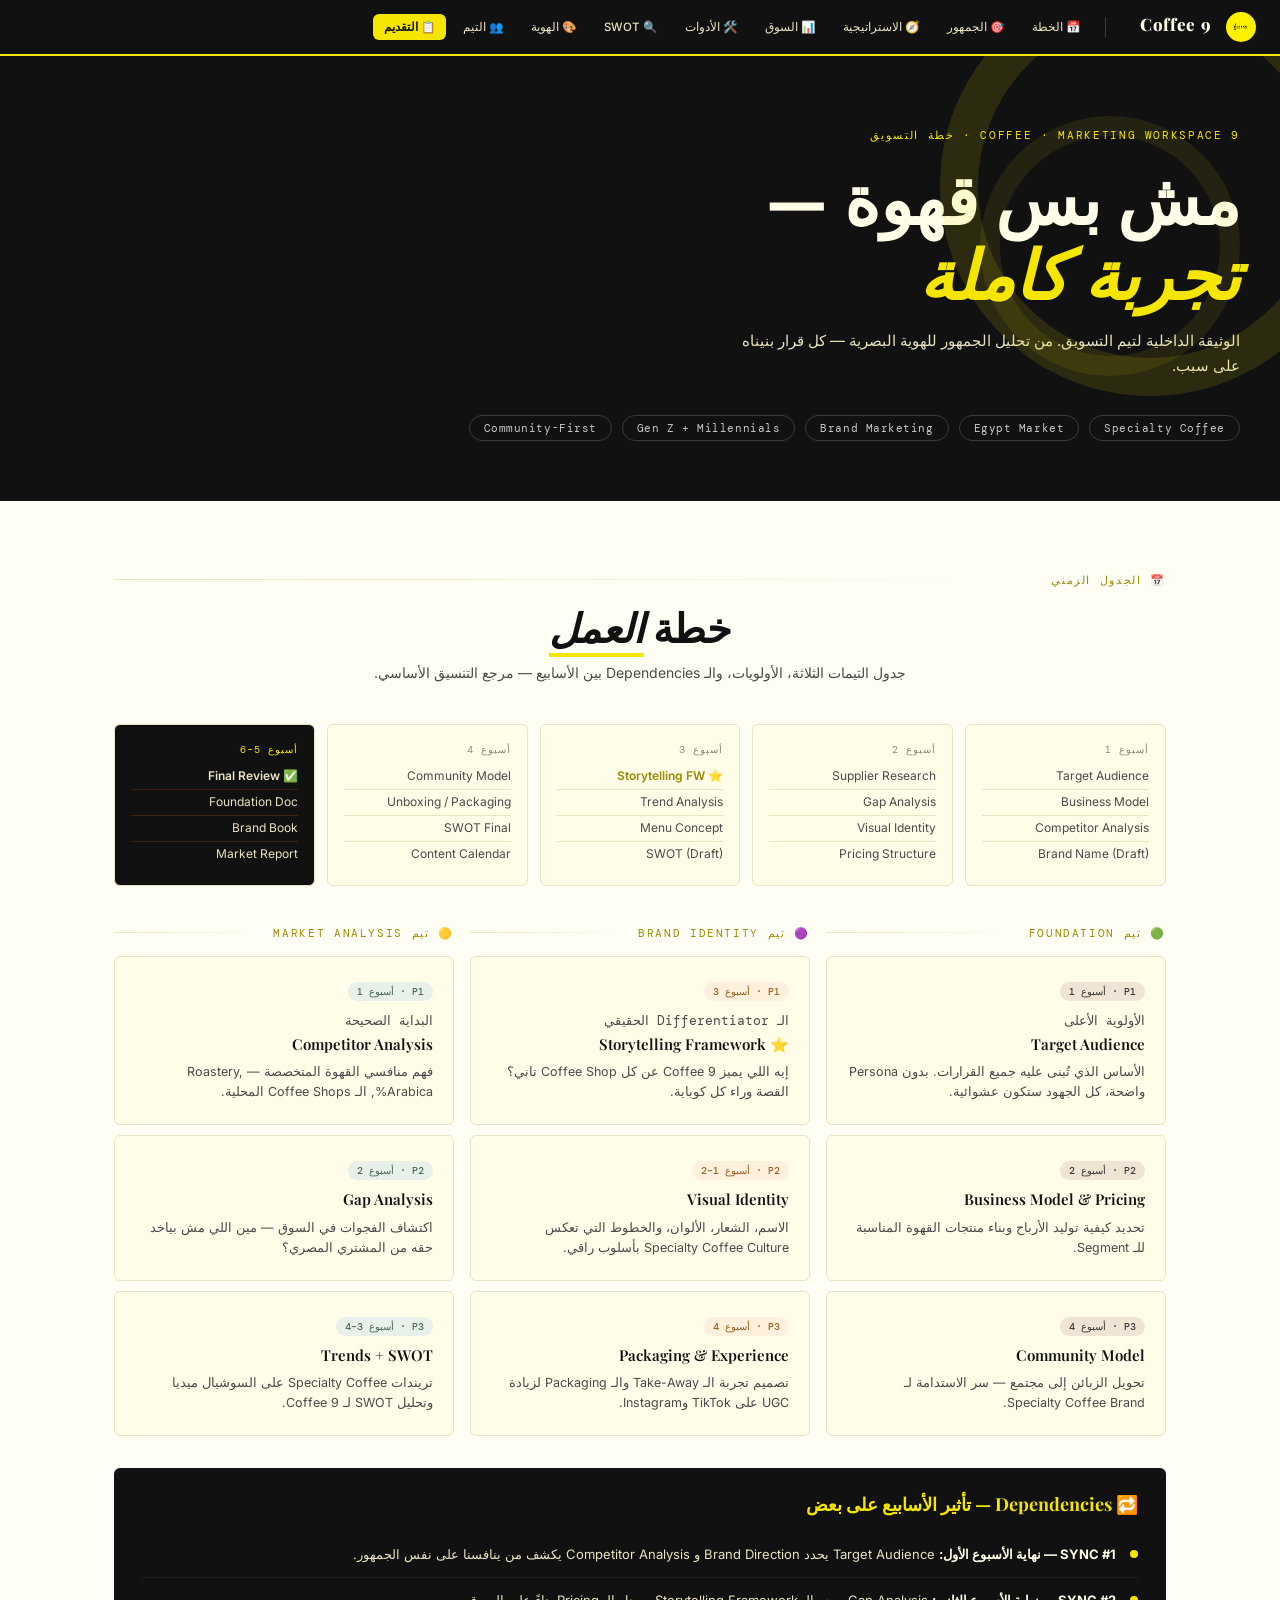
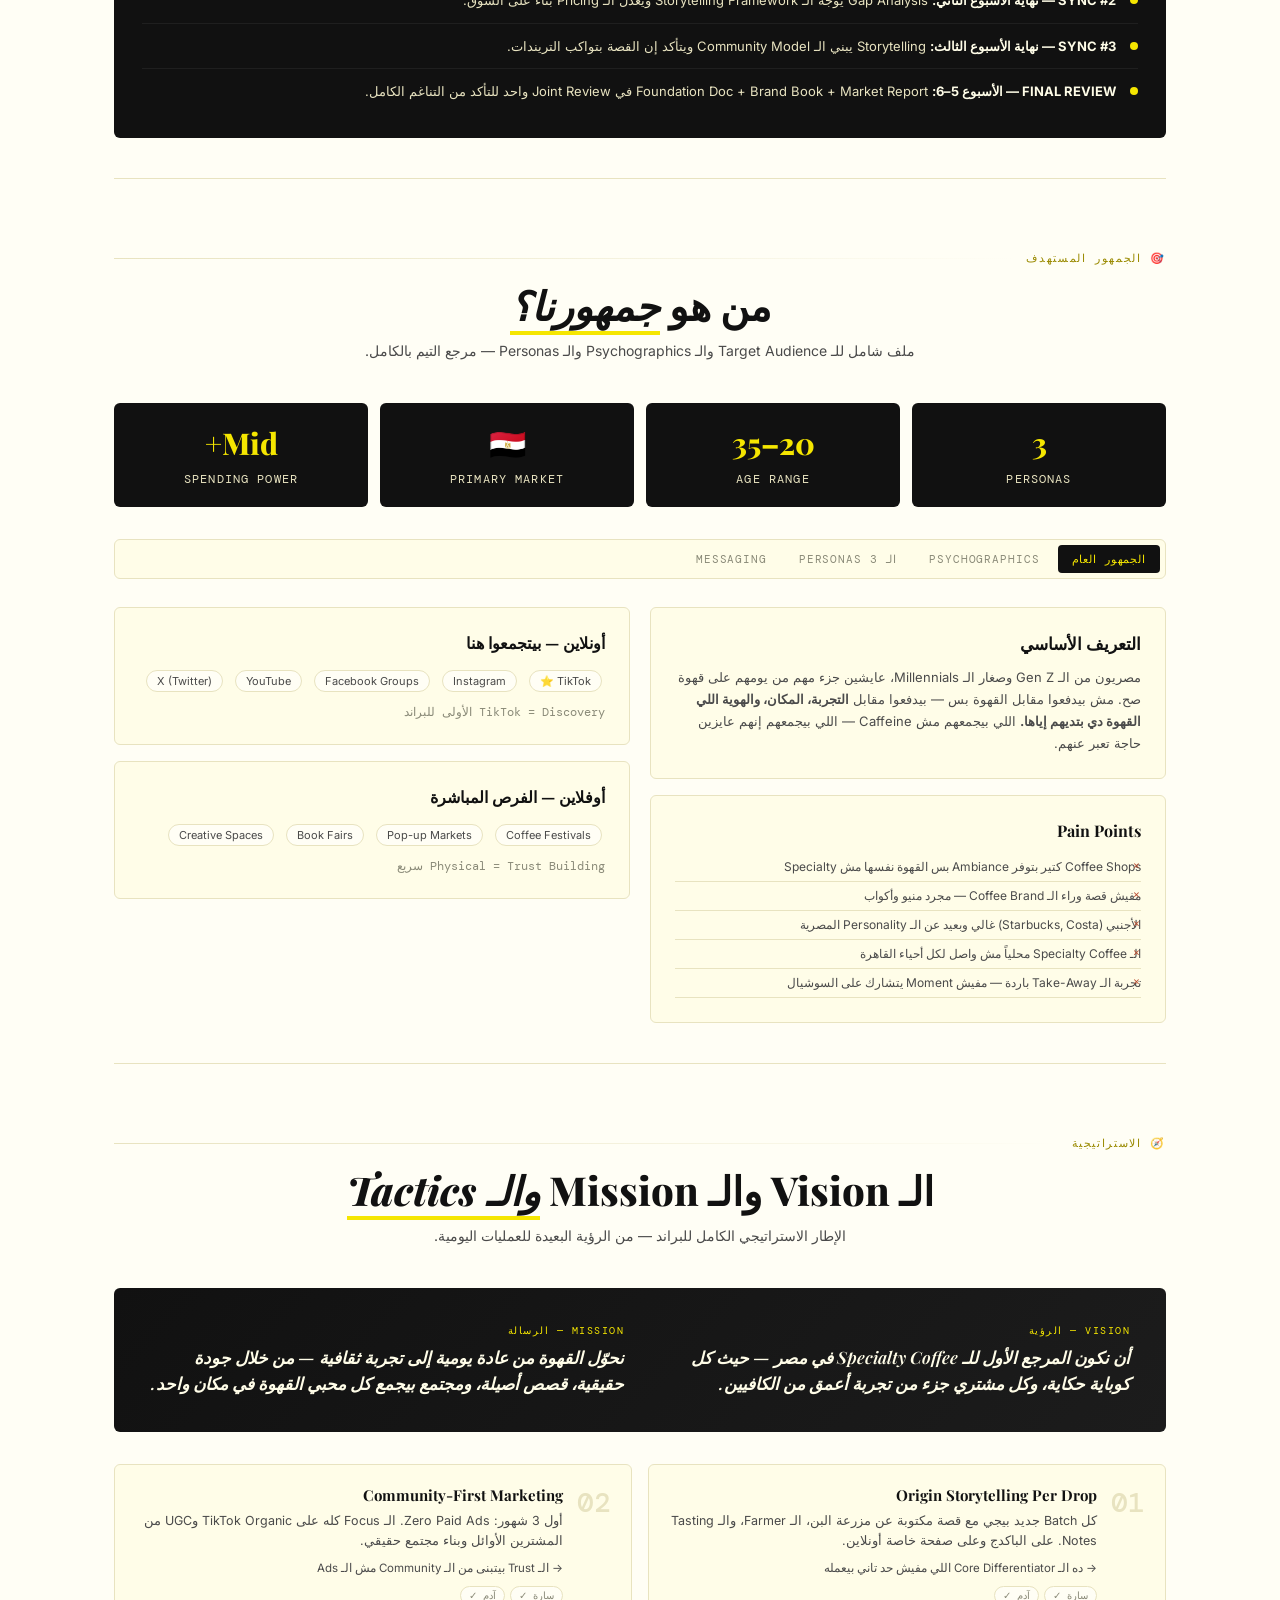
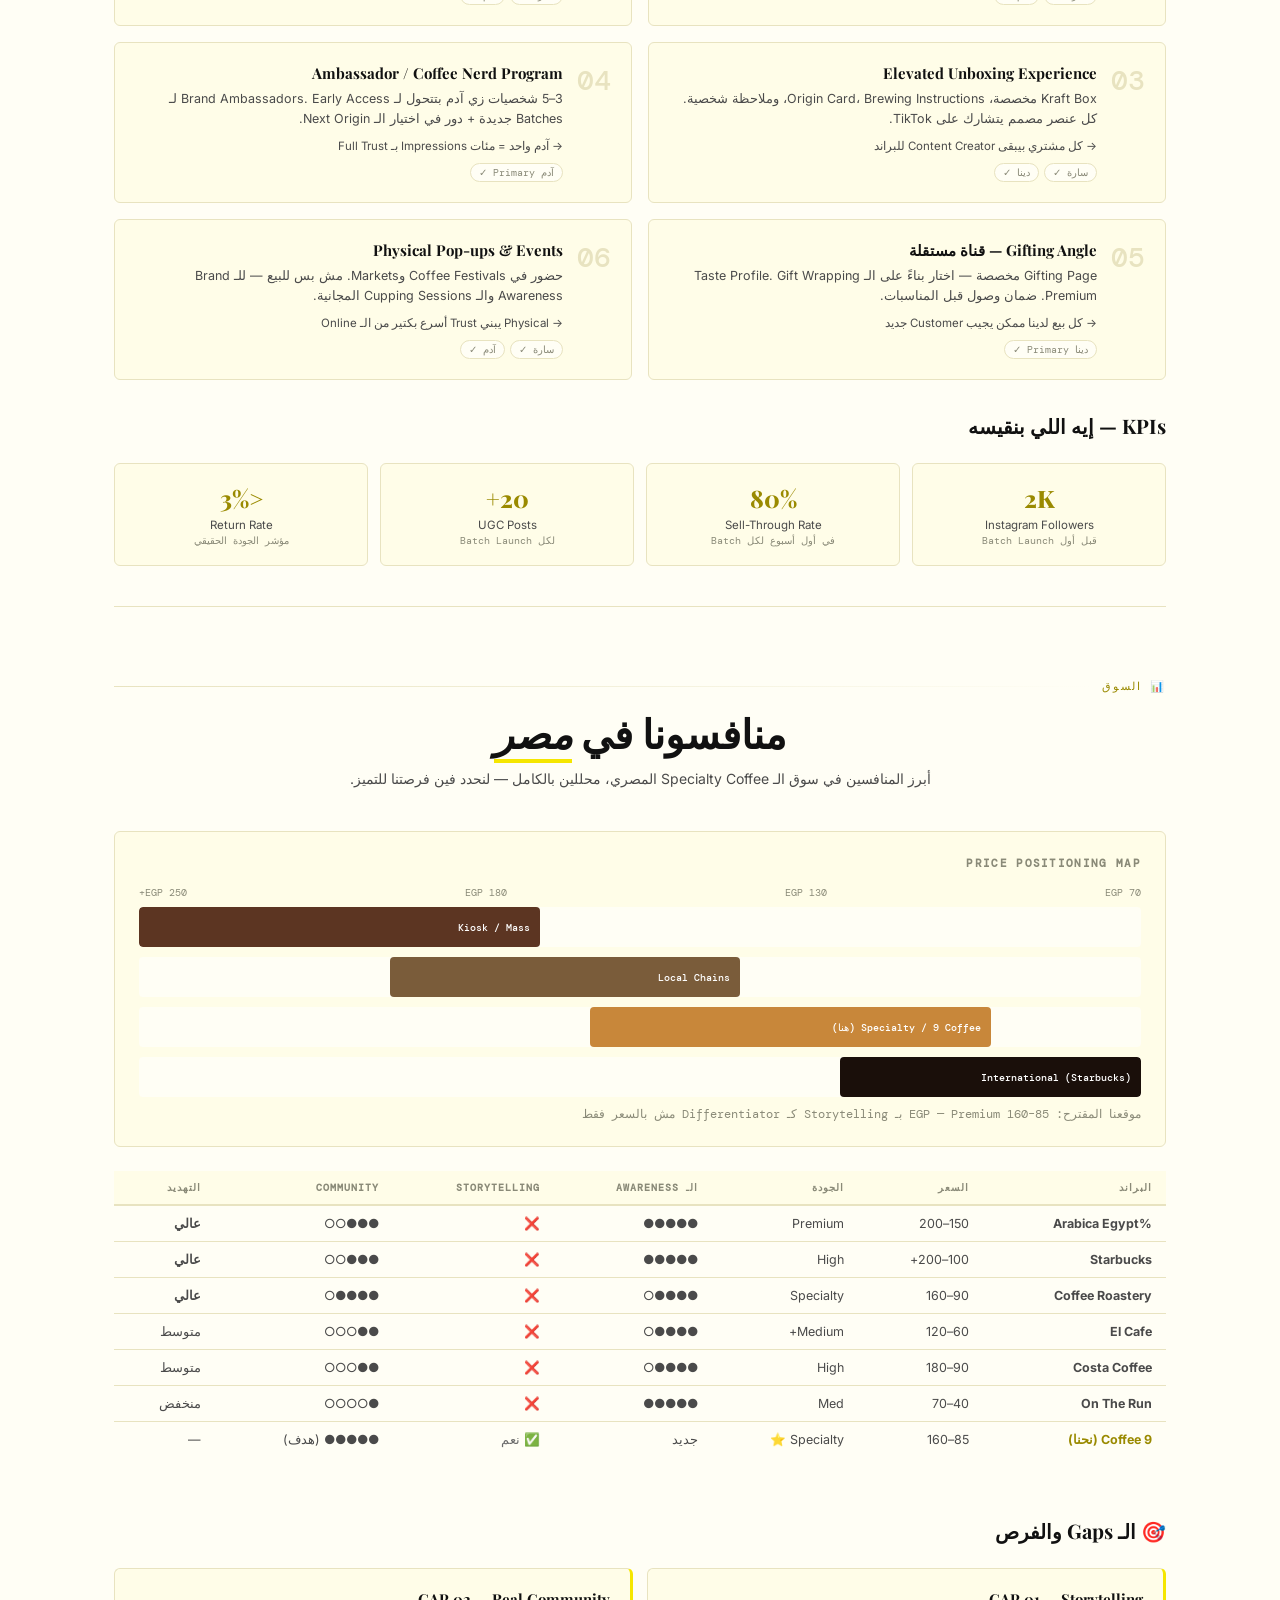
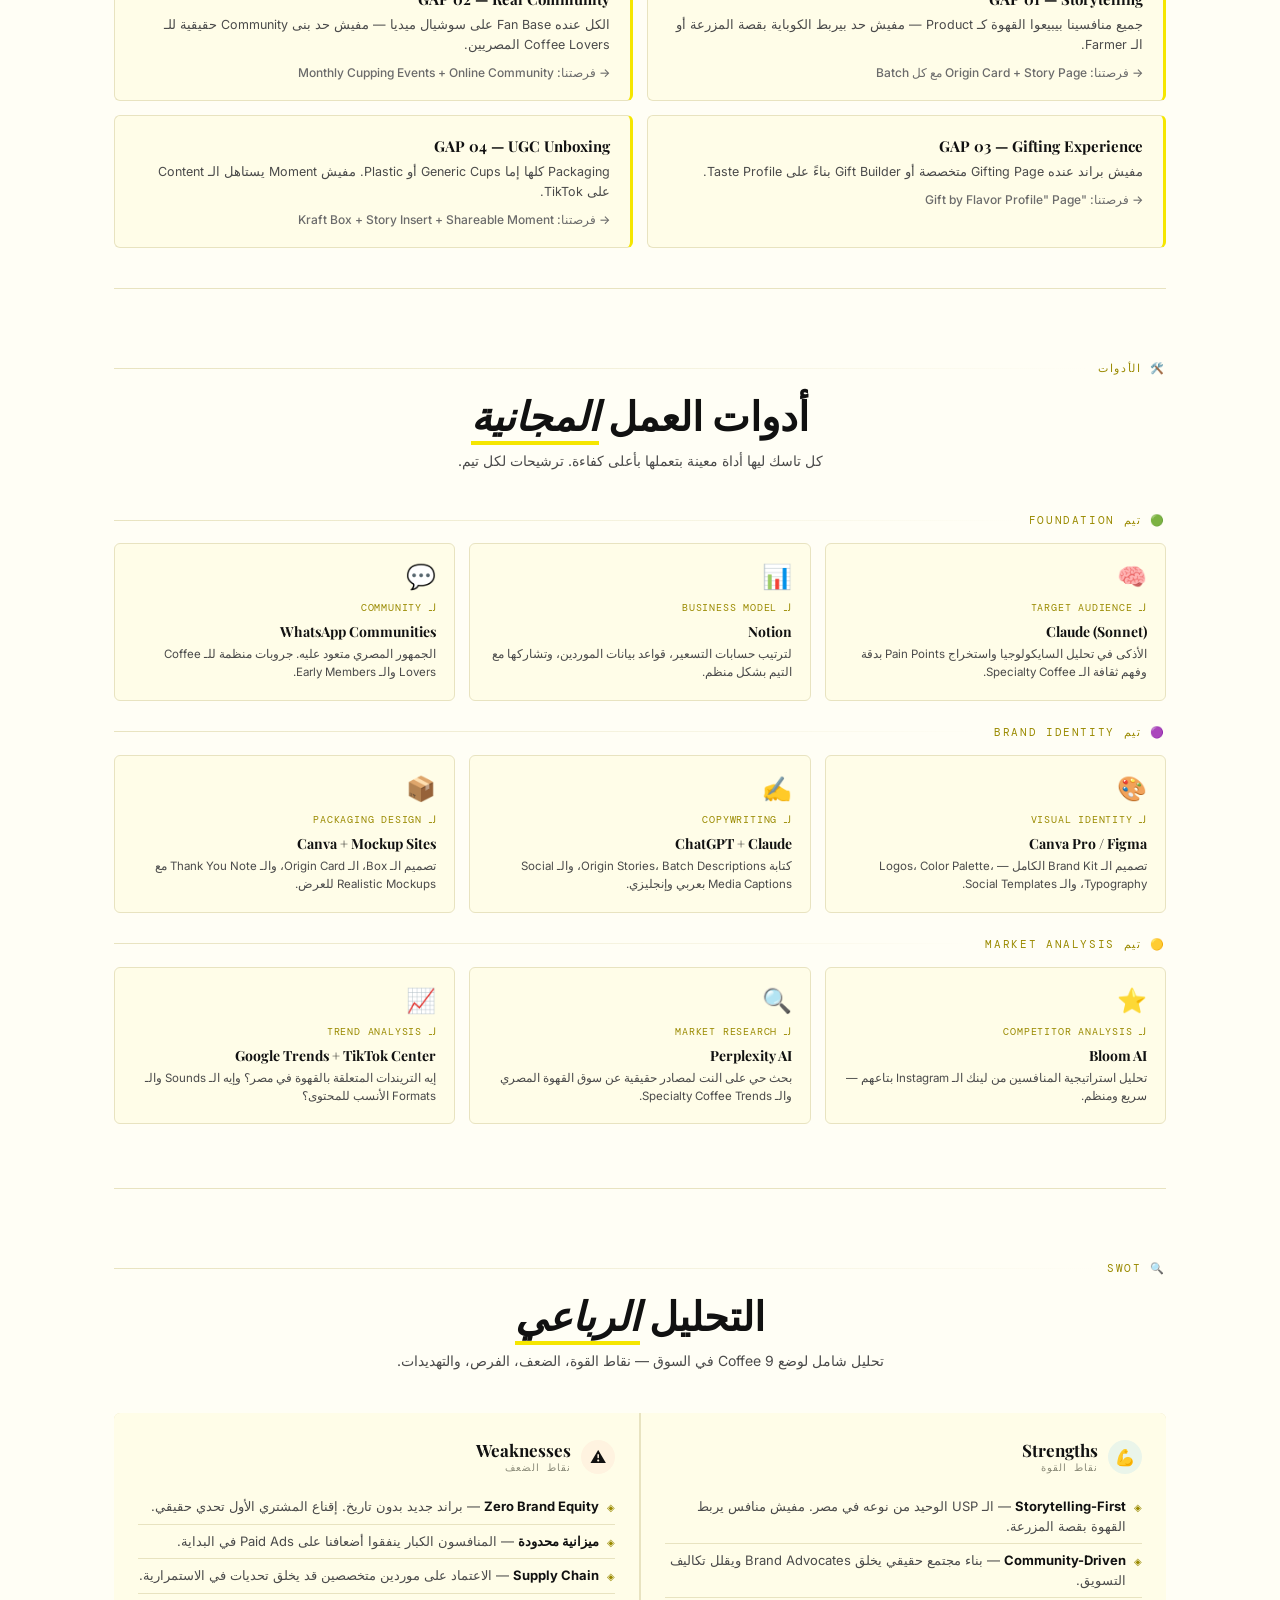
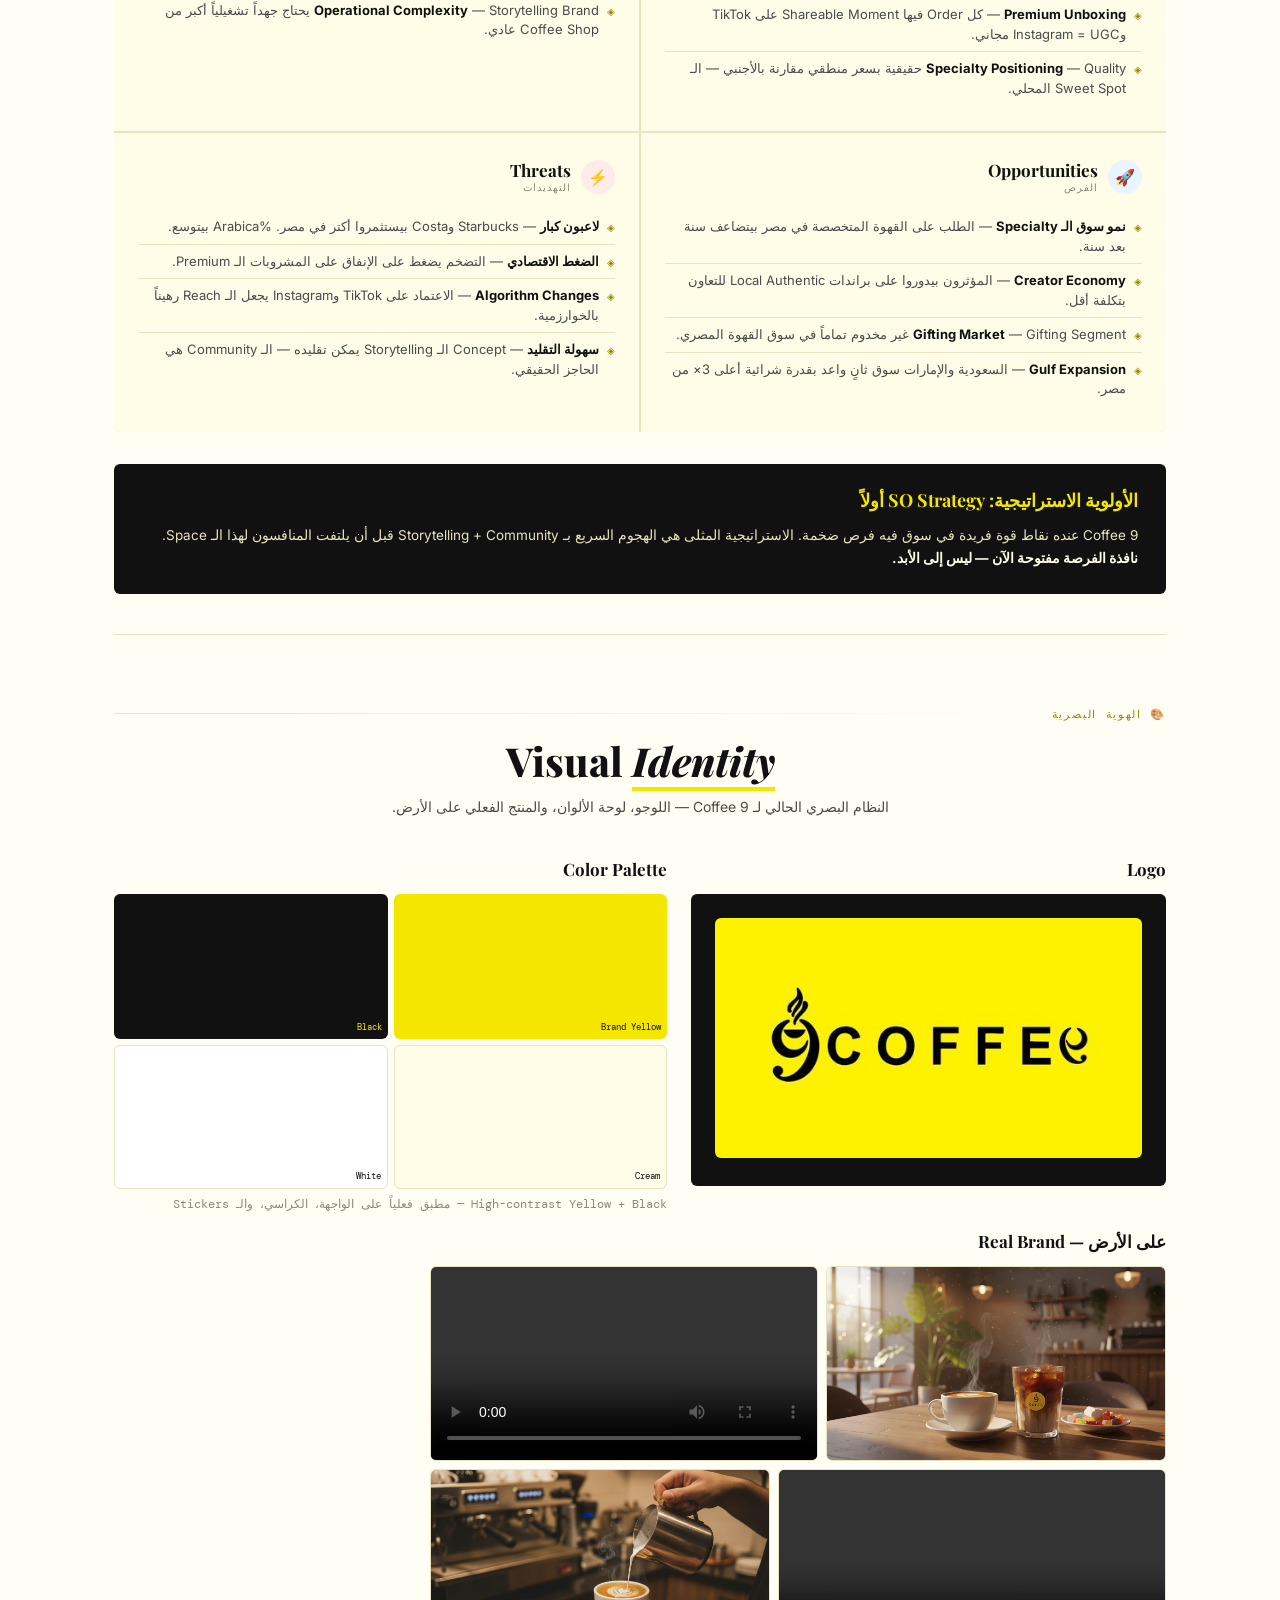
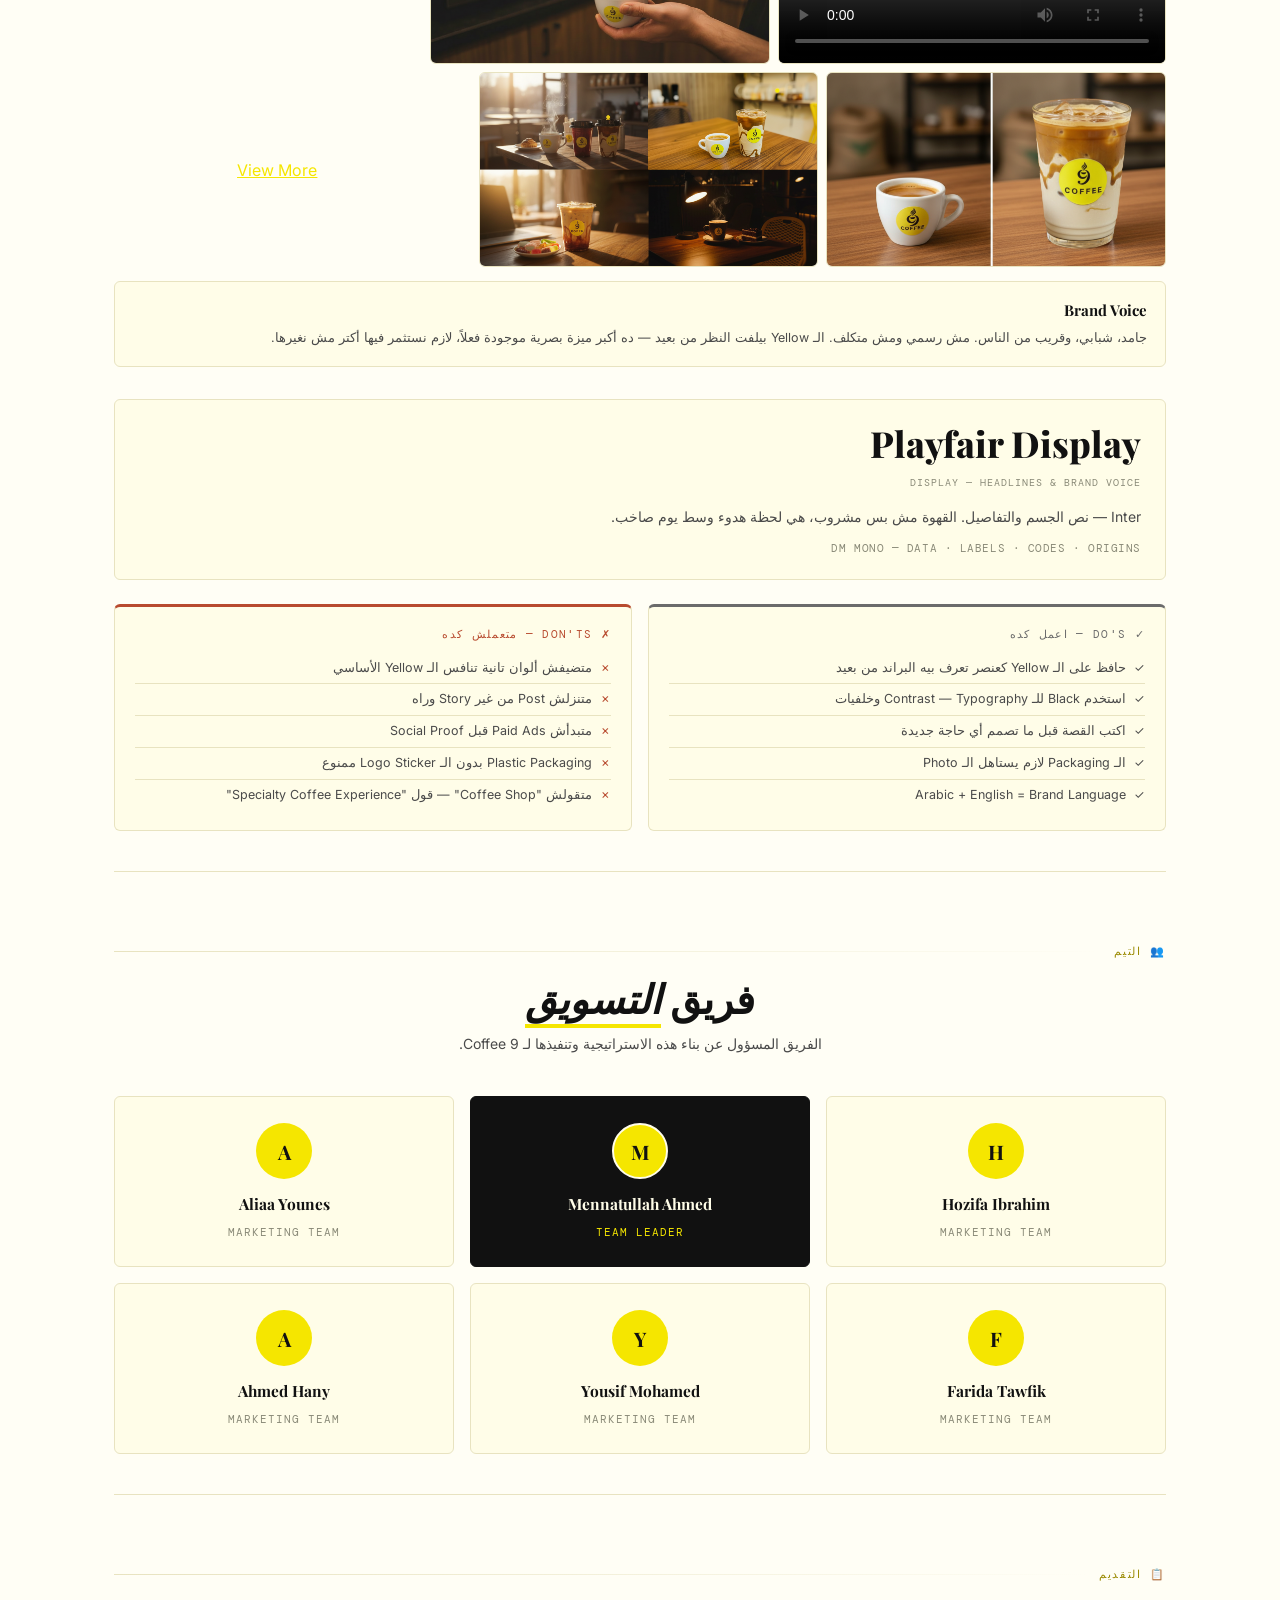
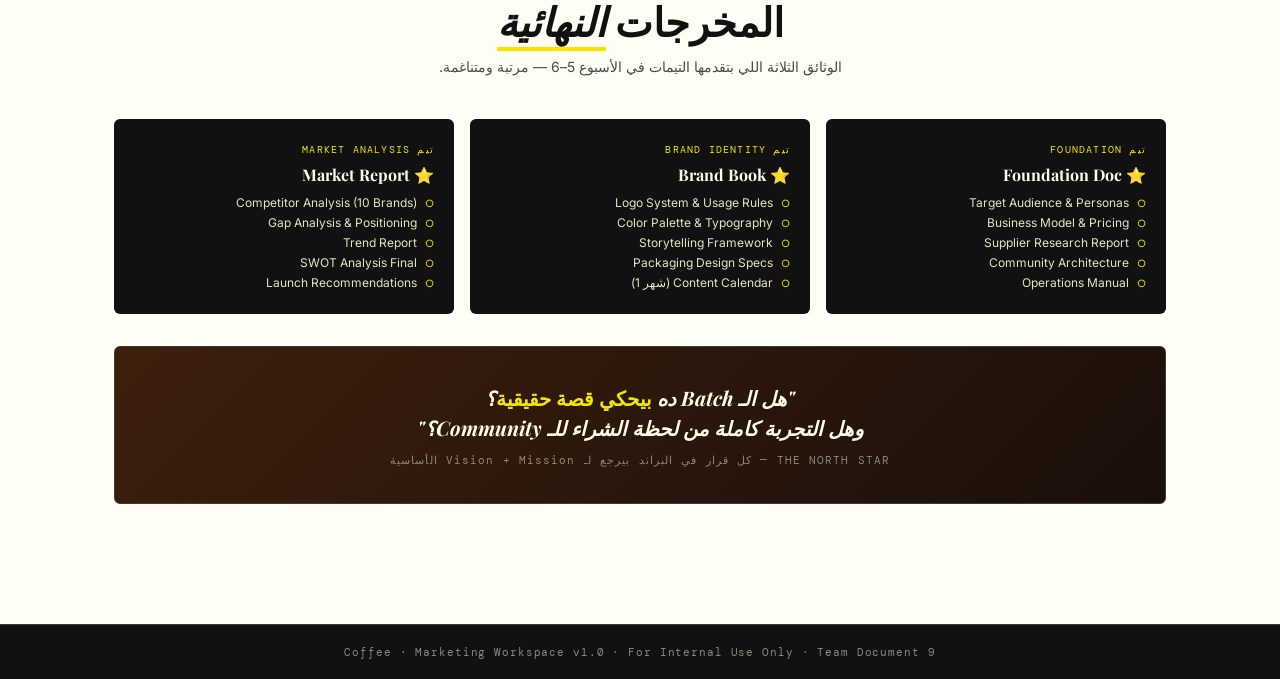
==== commit 665c2067: "Update index.html" ====
--- a/index.html
+++ b/index.html
@@ -1197,12 +1197,12 @@
                 <div class="team-card ">
                     <div class="team-avatar">H</div>
                     <h3>Hozifa Ibrahim</h3>
-                    <span class="team-role">Team Leader</span>
+                    <span class="team-role">Marketing Team</span>
                 </div>
                 <div class="team-card lead">
                     <div class="team-avatar">M</div>
                     <h3>Mennatullah Ahmed</h3>
-                    <span class="team-role">Marketing Team</span>
+                    <span class="team-role">Team Leader</span>
                 </div>
                 <div class="team-card">
                     <div class="team-avatar">A</div>
--- a/style.css
+++ b/style.css
@@ -1156,15 +1156,11 @@
 }
 
 .brand_items *.active {
-    scale: 4;
+    scale: 2.5;
     position: fixed;
     top: 50%;
     left: 50%;
     transform: translate(-50%, -50%);
-}
-
-.brand_items.alter *.active {
-    scale: 2.5;
 }
 
 .viewmore {
@@ -1765,4 +1761,4 @@
 
 main.alter section button:hover {
     color: black
-}+}
